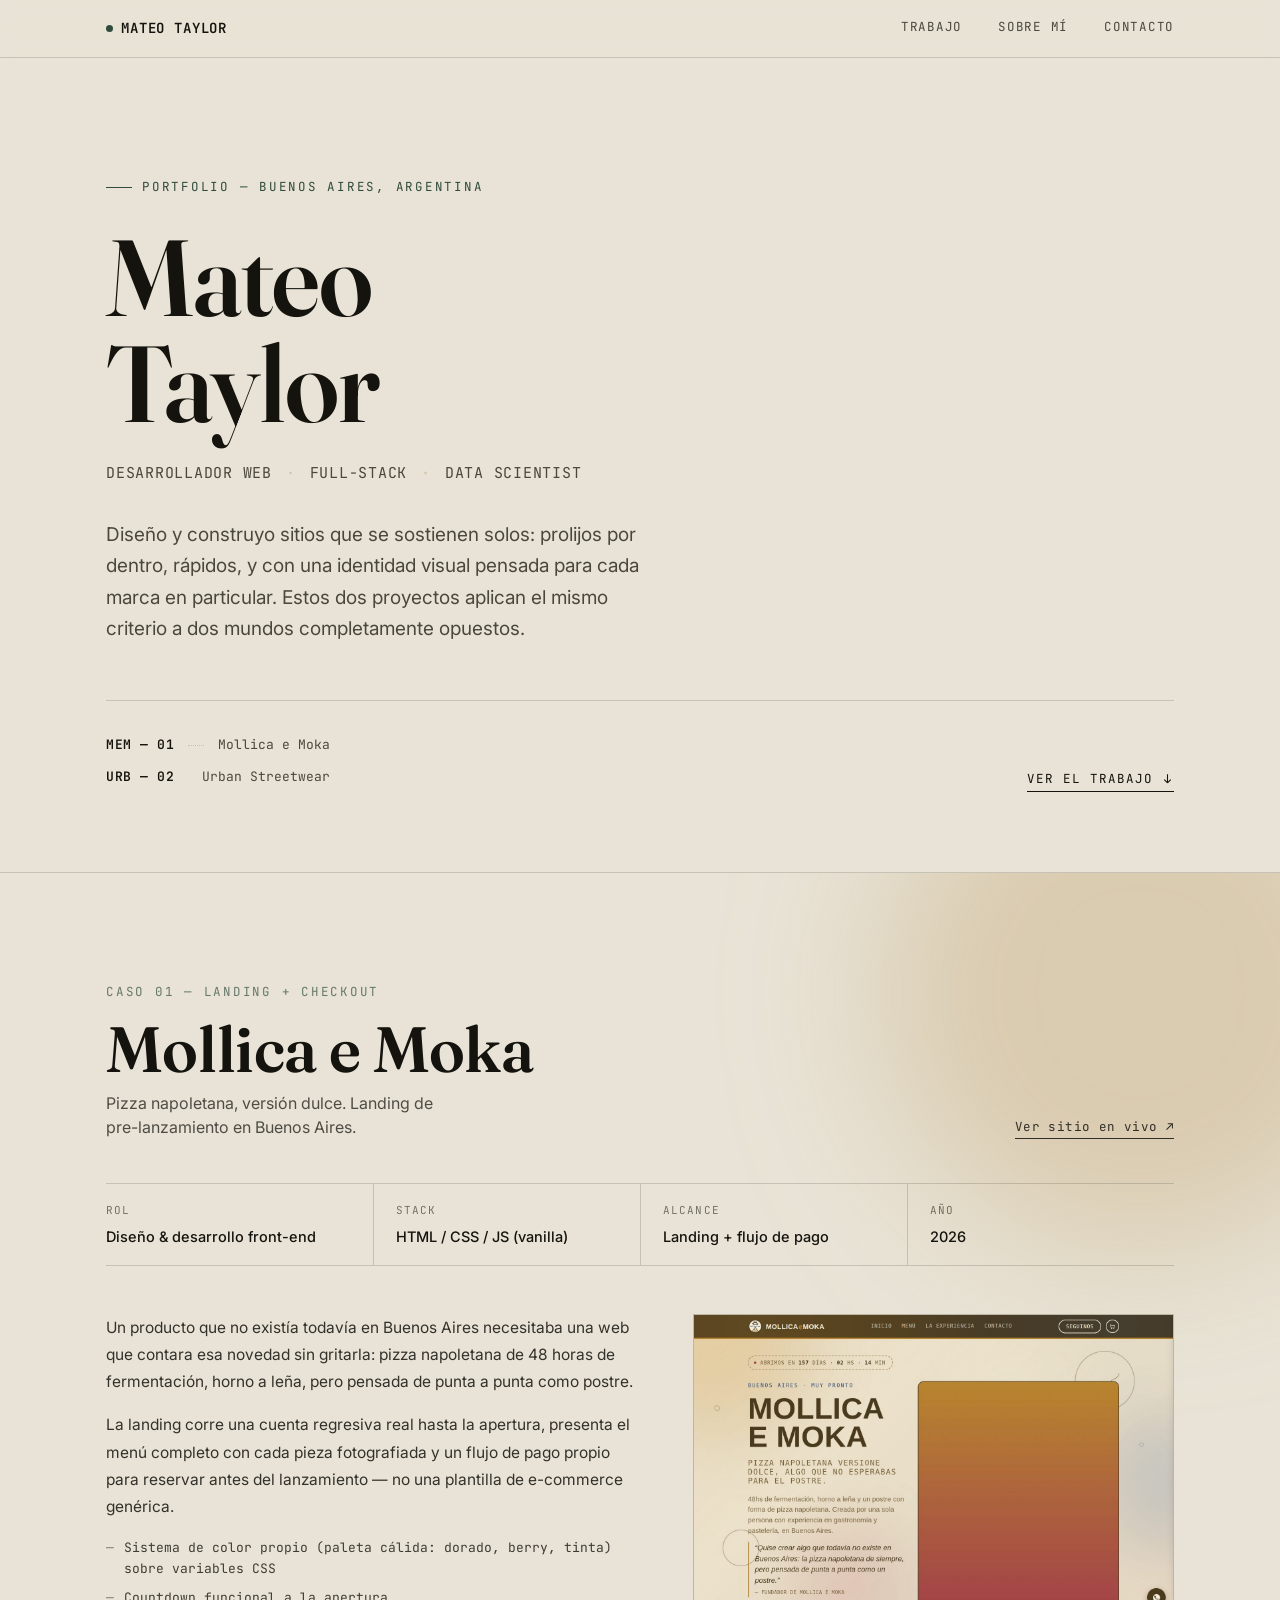
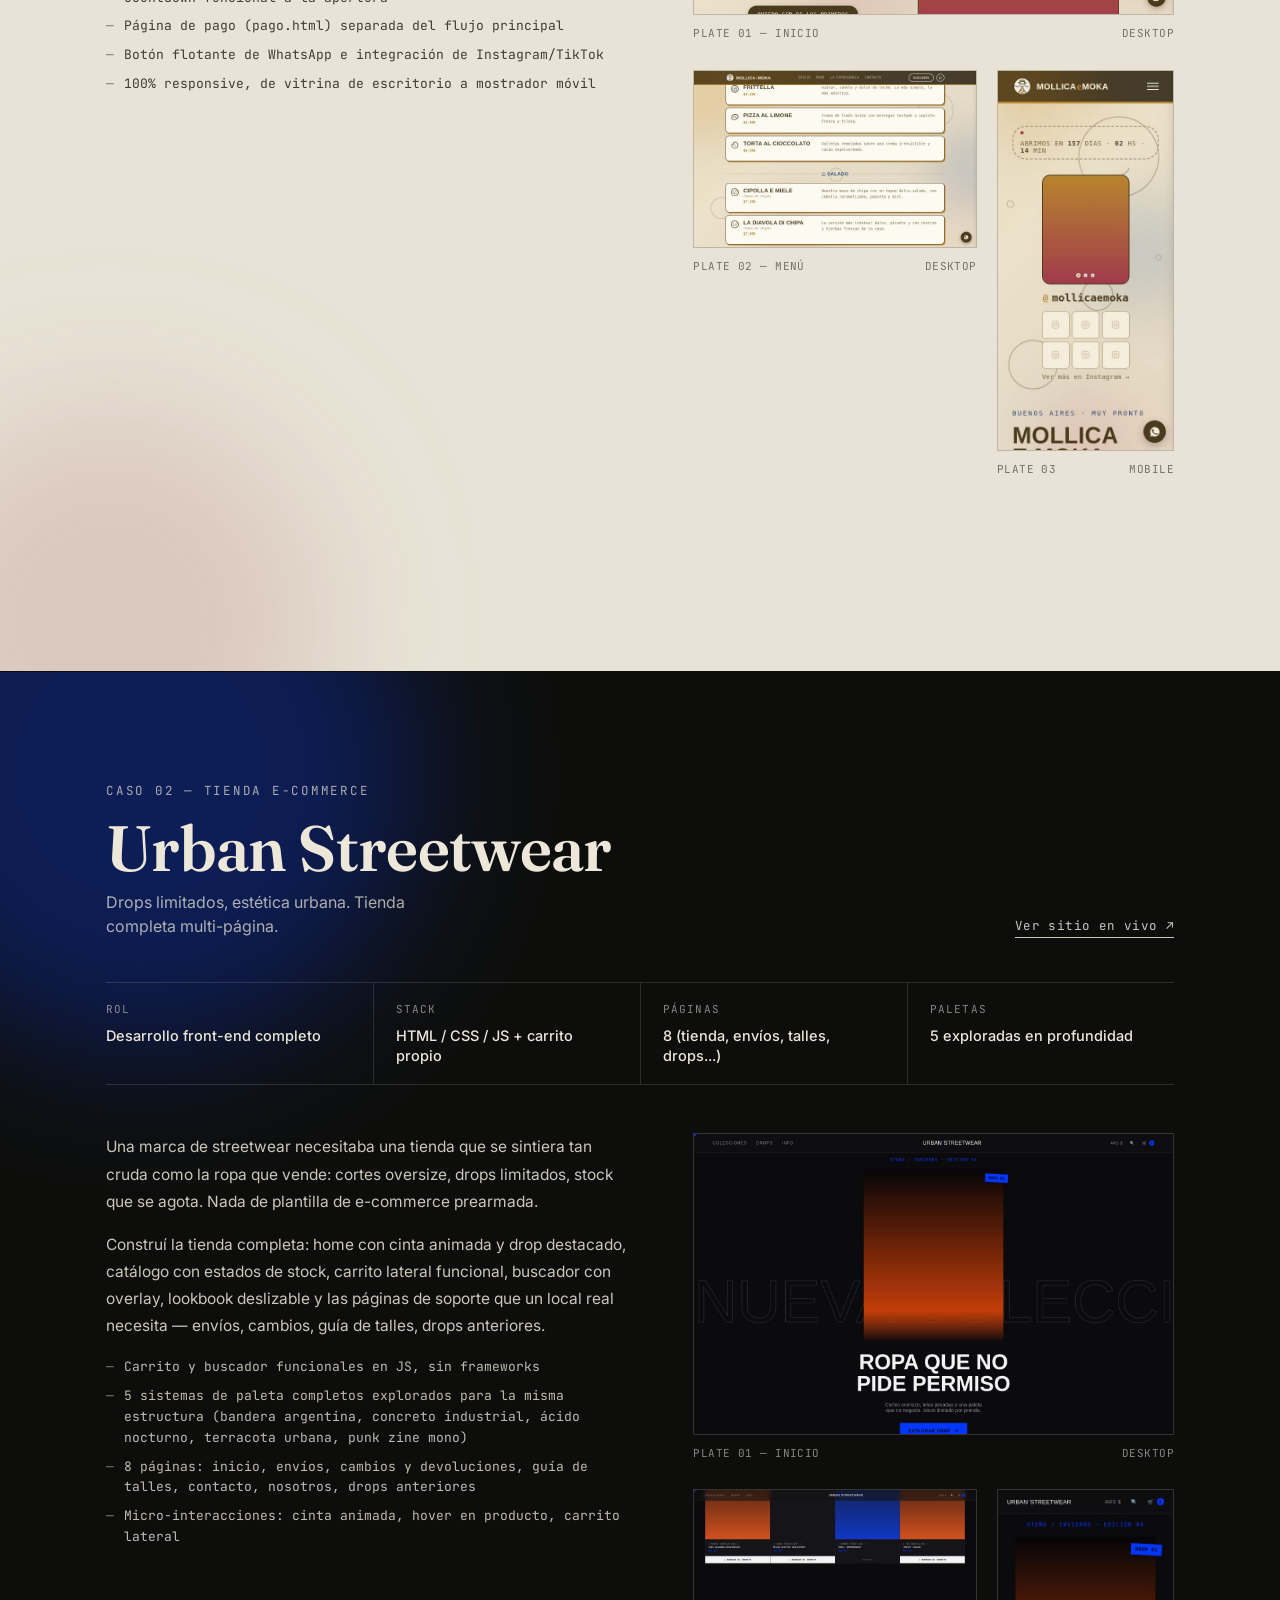
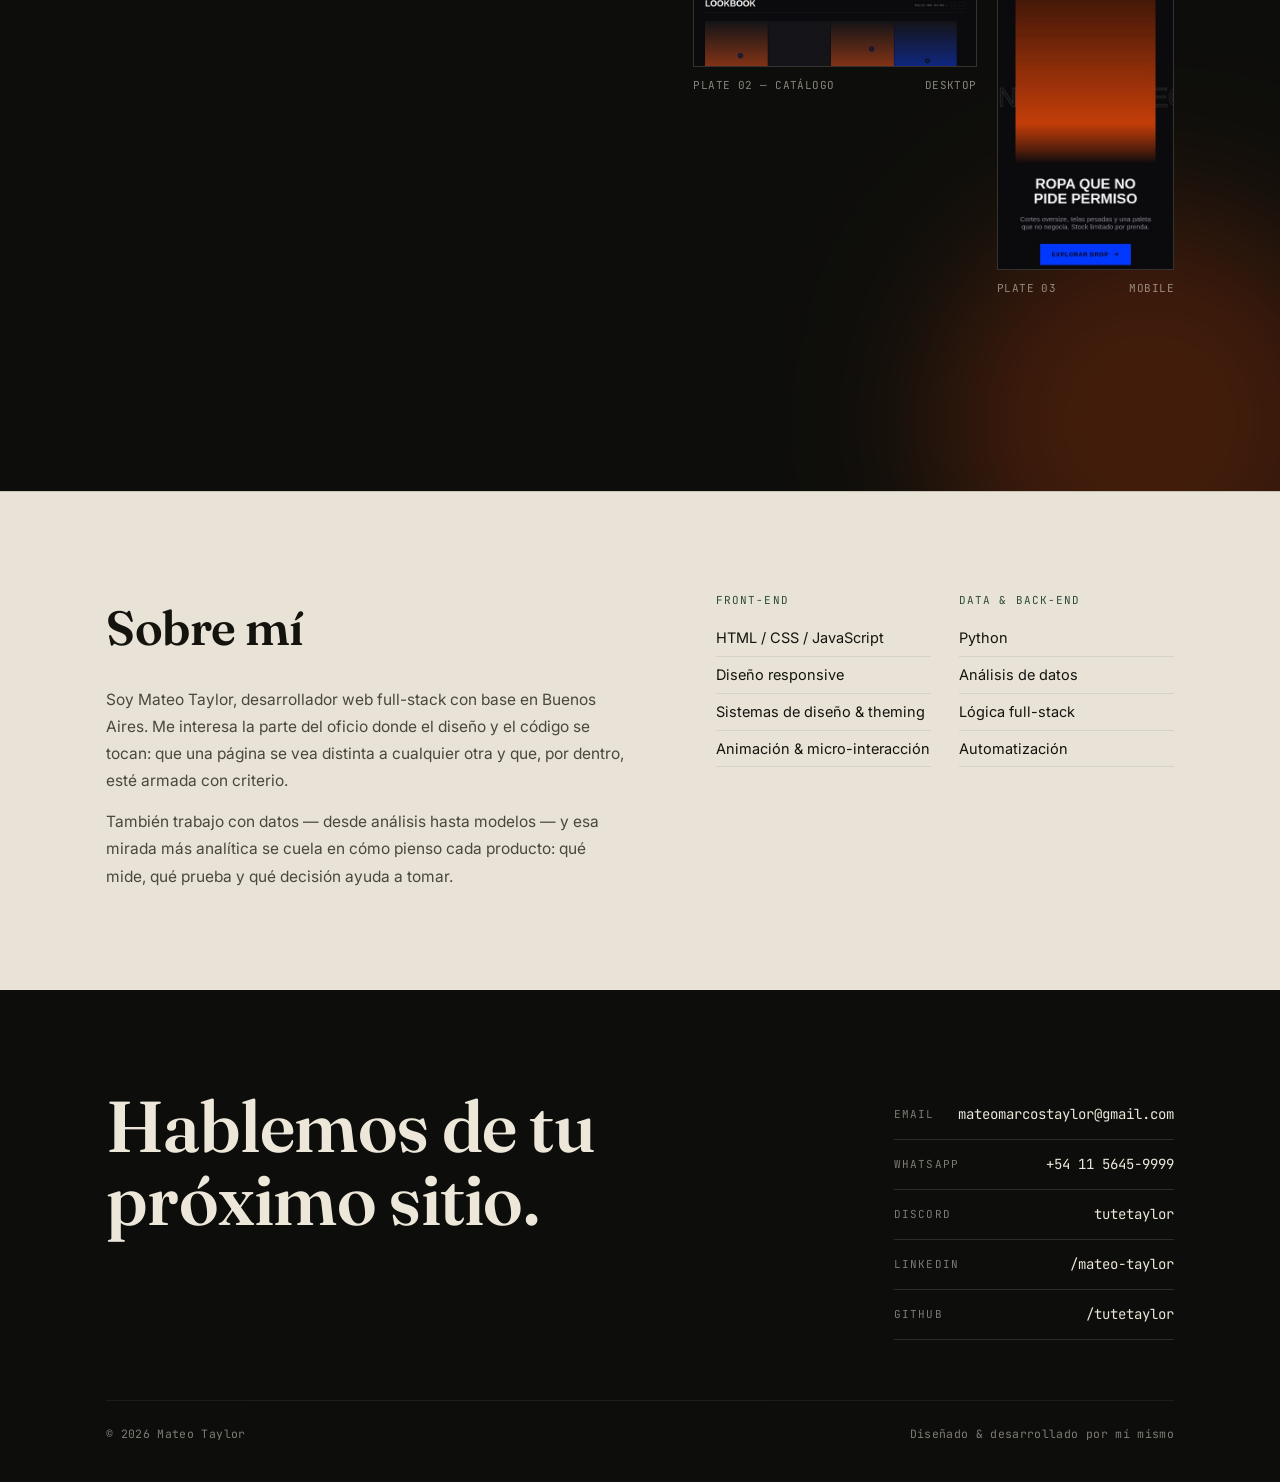
==== index.html @ 897199f3 "Add files via upload" ====
<!DOCTYPE html>
<html lang="es">
<head>
<meta charset="UTF-8">
<meta name="viewport" content="width=device-width, initial-scale=1.0">
<title>Mateo Taylor — Portfolio</title>
<meta name="description" content="Mateo Taylor — Desarrollador Web, Full-Stack &amp; Data Scientist. Portfolio de proyectos.">
<link rel="preconnect" href="https://fonts.googleapis.com">
<link rel="preconnect" href="https://fonts.gstatic.com" crossorigin>
<link href="https://fonts.googleapis.com/css2?family=Fraunces:opsz,wght@9..144,300;9..144,500;9..144,600;9..144,700&family=Inter:wght@400;500;600&family=JetBrains+Mono:wght@400;500;600&display=swap" rel="stylesheet">
<style>
  :root{
    --ink:#14130e;
    --ink-soft:#4a473c;
    --paper:#e8e3d6;
    --paper-deep:#dcd5c2;
    --paper-deeper:#cfc5a8;
    --line: rgba(20,19,14,0.16);
    --line-soft: rgba(20,19,14,0.08);
    --accent:#2f4b3c;
    --accent-soft:#dde6dc;
    --brass:#a8763a;
    --dark-bg:#0d0d0b;
    --dark-ink:#ece7d9;
    --dark-line: rgba(236,231,217,0.14);
    --mem-berry:#a23b4c;
    --mem-gold:#b9862f;
    --urb-blue:#0038ff;
    --urb-orange:#ff4800;
    --serif: 'Fraunces', Georgia, serif;
    --sans: 'Inter', -apple-system, sans-serif;
    --mono: 'JetBrains Mono', 'SFMono-Regular', monospace;
    --maxw: 1180px;
  }

  *{box-sizing:border-box; margin:0; padding:0;}
  html{scroll-behavior:smooth;}
  body{
    background:var(--paper);
    color:var(--ink);
    font-family:var(--sans);
    line-height:1.5;
    -webkit-font-smoothing:antialiased;
    overflow-x:hidden;
  }
  img{display:block; max-width:100%;}
  a{color:inherit;}

  ::selection{ background:var(--accent); color:var(--paper); }

  .wrap{ max-width:var(--maxw); margin:0 auto; padding:0 clamp(20px,5vw,56px); }

  /* focus states */
  a:focus-visible, button:focus-visible{
    outline:2px solid var(--accent);
    outline-offset:3px;
  }

  /* ---------- NAV ---------- */
  header.site{
    position:sticky; top:0; z-index:50;
    background:rgba(232,227,214,0.86);
    backdrop-filter:blur(10px);
    border-bottom:1px solid var(--line);
  }
  .nav{
    display:flex; align-items:center; justify-content:space-between;
    padding:18px clamp(20px,5vw,56px);
    max-width:var(--maxw); margin:0 auto;
  }
  .nav-mark{
    font-family:var(--mono); font-weight:600; font-size:14px;
    letter-spacing:0.06em;
    display:flex; align-items:center; gap:8px;
  }
  .nav-mark .dot{
    width:7px; height:7px; border-radius:50%; background:var(--accent);
    display:inline-block;
  }
  .nav-links{
    display:flex; gap:clamp(16px,3vw,36px);
    font-family:var(--mono); font-size:12.5px; letter-spacing:0.06em;
    text-transform:uppercase;
  }
  .nav-links a{ text-decoration:none; color:var(--ink-soft); position:relative; padding-bottom:2px;}
  .nav-links a:hover{ color:var(--ink); }
  .nav-links a::after{
    content:''; position:absolute; left:0; right:0; bottom:-3px; height:1px;
    background:var(--accent); transform:scaleX(0); transform-origin:left;
    transition:transform .25s ease;
  }
  .nav-links a:hover::after{ transform:scaleX(1); }

  @media (max-width:560px){
    .nav{ flex-direction:column; align-items:flex-start; gap:12px; padding:16px 20px; }
    .nav-links{ gap:16px; }
  }

  /* ---------- HERO ---------- */
  .hero{
    padding:clamp(64px,12vw,120px) 0 clamp(48px,8vw,80px);
    position:relative;
  }
  .eyebrow{
    font-family:var(--mono); font-size:12.5px; letter-spacing:0.14em;
    text-transform:uppercase; color:var(--accent);
    display:flex; align-items:center; gap:10px;
    margin-bottom:28px;
  }
  .eyebrow::before{
    content:''; width:26px; height:1px; background:var(--accent);
  }
  h1.name{
    font-family:var(--serif); font-weight:600; font-optical-sizing:auto;
    font-size:clamp(52px,9vw,108px); line-height:0.98; letter-spacing:-0.01em;
    max-width:14ch;
  }
  .roles{
    font-family:var(--mono); font-size:clamp(13px,1.6vw,15px);
    letter-spacing:0.05em; text-transform:uppercase; color:var(--ink-soft);
    margin-top:26px; display:flex; flex-wrap:wrap; gap:10px 14px;
  }
  .roles span{ white-space:nowrap; }
  .roles span:not(:last-child)::after{ content:'·'; margin-left:14px; color:var(--paper-deeper); }

  .thesis{
    font-family:var(--sans); font-size:clamp(16px,2vw,19px); line-height:1.65;
    color:var(--ink-soft); max-width:46ch; margin-top:34px;
  }

  .hero-foot{
    margin-top:56px; padding-top:28px; border-top:1px solid var(--line);
    display:flex; flex-wrap:wrap; gap:28px 48px; align-items:flex-end; justify-content:space-between;
  }
  .index-list{ font-family:var(--mono); font-size:13px; }
  .index-list .row{
    display:flex; gap:14px; align-items:baseline; padding:6px 0;
    color:var(--ink-soft);
  }
  .index-list .row b{ color:var(--ink); font-weight:600; letter-spacing:0.04em;}
  .index-list .row .fill{ flex:1; border-bottom:1px dotted var(--line); transform:translateY(-3px); }

  .scroll-cta{
    font-family:var(--mono); font-size:12.5px; letter-spacing:0.08em; text-transform:uppercase;
    text-decoration:none; color:var(--ink);
    display:inline-flex; align-items:center; gap:8px;
    border-bottom:1px solid var(--ink);
    padding-bottom:3px;
  }
  .scroll-cta svg{ width:13px; height:13px; }

  /* ---------- CASE SECTIONS ---------- */
  .case{
    position:relative; overflow:hidden;
    padding:clamp(64px,10vw,110px) 0;
    border-top:1px solid var(--line);
  }
  .case .blob{
    position:absolute; border-radius:50%; filter:blur(70px);
    pointer-events:none;
  }
  .case.mem{ background:var(--paper); }
  .case.mem .blob.b1{ width:520px; height:520px; background:var(--mem-gold); opacity:0.22; top:-140px; right:-120px; mix-blend-mode:multiply; }
  .case.mem .blob.b2{ width:420px; height:420px; background:var(--mem-berry); opacity:0.16; bottom:-160px; left:-100px; mix-blend-mode:multiply; }

  .case.urb{ background:var(--dark-bg); color:var(--dark-ink); }
  .case.urb .blob.b1{ width:560px; height:560px; background:var(--urb-blue); opacity:0.30; top:-180px; left:-140px; mix-blend-mode:screen; }
  .case.urb .blob.b2{ width:420px; height:420px; background:var(--urb-orange); opacity:0.22; bottom:-140px; right:-80px; mix-blend-mode:screen; }

  .case-inner{ position:relative; z-index:1; }

  .case-head{
    display:flex; flex-wrap:wrap; justify-content:space-between; gap:20px 40px;
    align-items:flex-end; margin-bottom:44px;
  }
  .case-eyebrow{
    font-family:var(--mono); font-size:12.5px; letter-spacing:0.14em; text-transform:uppercase;
    opacity:0.7; margin-bottom:14px;
  }
  .case.urb .case-eyebrow{ color:var(--dark-ink); }
  .case.mem .case-eyebrow{ color:var(--accent); }

  h2.case-title{
    font-family:var(--serif); font-weight:600; font-optical-sizing:auto;
    font-size:clamp(38px,5.6vw,64px); line-height:1.02; letter-spacing:-0.01em;
  }
  .case-sub{
    font-family:var(--sans); font-size:16px; opacity:0.72; margin-top:10px; max-width:34ch;
  }
  .case-url{
    font-family:var(--mono); font-size:12.5px; letter-spacing:0.03em;
    text-decoration:none; border-bottom:1px solid currentColor; padding-bottom:2px;
    opacity:0.85; white-space:nowrap;
  }

  /* spec table */
  .spec{
    display:grid; grid-template-columns:repeat(auto-fit,minmax(190px,1fr));
    gap:0; border-top:1px solid var(--line); border-bottom:1px solid var(--line);
    margin-bottom:48px;
  }
  .case.urb .spec{ border-color:var(--dark-line); }
  .spec .item{
    padding:18px 22px 18px 0; border-left:1px solid var(--line);
    padding-left:22px;
  }
  .case.urb .spec .item{ border-color:var(--dark-line); }
  .spec .item:first-child{ border-left:none; padding-left:0; }
  .spec .k{
    font-family:var(--mono); font-size:11px; letter-spacing:0.1em; text-transform:uppercase;
    opacity:0.55; margin-bottom:8px;
  }
  .spec .v{ font-family:var(--sans); font-size:14.5px; font-weight:500; line-height:1.4; }

  .case-body{
    display:grid; grid-template-columns:1.05fr 0.95fr; gap:56px; align-items:start;
    margin-bottom:56px;
  }
  .case-narrative p{ font-size:15.5px; line-height:1.75; opacity:0.85; }
  .case-narrative p + p{ margin-top:16px; }
  .case-narrative ul{ margin-top:18px; padding-left:0; list-style:none; }
  .case-narrative li{
    font-family:var(--mono); font-size:13px; line-height:1.6; opacity:0.8;
    padding-left:18px; position:relative; margin-bottom:8px;
  }
  .case-narrative li::before{
    content:'—'; position:absolute; left:0; opacity:0.6;
  }

  /* plates */
  .plate{ margin-bottom:28px; }
  .plate-frame{
    border:1px solid var(--line); background:var(--paper-deep);
    overflow:hidden;
  }
  .case.urb .plate-frame{ border-color:var(--dark-line); background:#151513; }
  .plate-frame img{ width:100%; display:block; }
  .plate-cap{
    display:flex; justify-content:space-between; gap:12px;
    font-family:var(--mono); font-size:11px; letter-spacing:0.04em;
    opacity:0.55; margin-top:10px; text-transform:uppercase;
  }

  .plate-row{ display:grid; grid-template-columns:1fr 1fr; gap:20px; }
  .plate-row.uneven{ grid-template-columns:1.6fr 1fr; }

  @media (max-width: 860px){
    .case-body{ grid-template-columns:1fr; gap:40px; }
    .plate-row{ grid-template-columns:1fr; }
  }

  /* reveal animation */
  .reveal{ opacity:0; transform:translateY(18px); transition:opacity .7s ease, transform .7s ease; }
  .reveal.in{ opacity:1; transform:translateY(0); }
  @media (prefers-reduced-motion:reduce){
    .reveal{ opacity:1; transform:none; transition:none; }
    html{ scroll-behavior:auto; }
  }

  /* ---------- ABOUT ---------- */
  .about{
    padding:clamp(64px,10vw,100px) 0; border-top:1px solid var(--line);
    background:var(--paper);
  }
  .about-grid{
    display:grid; grid-template-columns:1.2fr 1fr; gap:60px;
  }
  .about h2{
    font-family:var(--serif); font-weight:600; font-size:clamp(32px,4.4vw,48px);
    letter-spacing:-0.01em; margin-bottom:22px;
  }
  .about p{ font-size:15.5px; line-height:1.75; color:var(--ink-soft); max-width:52ch; }
  .about p + p{ margin-top:14px; }

  .skills-cols{ display:grid; grid-template-columns:1fr 1fr; gap:28px; }
  .skill-group .k{
    font-family:var(--mono); font-size:11px; letter-spacing:0.1em; text-transform:uppercase;
    color:var(--accent); margin-bottom:12px;
  }
  .skill-group ul{ list-style:none; }
  .skill-group li{
    font-family:var(--sans); font-size:14.5px; padding:7px 0;
    border-bottom:1px solid var(--line-soft);
  }

  @media (max-width:860px){ .about-grid{ grid-template-columns:1fr; } }

  /* ---------- CONTACT / FOOTER ---------- */
  footer.site{
    background:var(--dark-bg); color:var(--dark-ink);
    padding:clamp(64px,10vw,100px) 0 40px;
  }
  footer .top{
    display:flex; flex-wrap:wrap; justify-content:space-between; gap:40px; margin-bottom:60px;
  }
  footer h2{
    font-family:var(--serif); font-weight:600; font-size:clamp(36px,6vw,72px);
    letter-spacing:-0.01em; max-width:11ch; line-height:1.02;
  }
  .contact-list{ font-family:var(--mono); font-size:14px; min-width:280px; }
  .contact-list a{
    display:flex; justify-content:space-between; align-items:center; gap:16px;
    text-decoration:none; padding:14px 0; border-bottom:1px solid var(--dark-line);
    color:var(--dark-ink); transition:opacity .2s ease, padding-left .2s ease;
  }
  .contact-list a:hover{ opacity:0.65; padding-left:6px; }
  .contact-list .lbl{ opacity:0.5; font-size:11px; letter-spacing:0.1em; text-transform:uppercase; }
  .contact-list .val{ text-align:right; }

  footer .bottom{
    display:flex; flex-wrap:wrap; justify-content:space-between; gap:12px;
    font-family:var(--mono); font-size:11.5px; opacity:0.5;
    padding-top:24px; border-top:1px solid var(--dark-line);
    letter-spacing:0.03em;
  }
</style>
</head>
<body>

<header class="site">
  <div class="nav">
    <div class="nav-mark"><span class="dot"></span>MATEO TAYLOR</div>
    <nav class="nav-links">
      <a href="#trabajo">Trabajo</a>
      <a href="#sobre-mi">Sobre mí</a>
      <a href="#contacto">Contacto</a>
    </nav>
  </div>
</header>

<section class="hero">
  <div class="wrap">
    <div class="eyebrow">Portfolio — Buenos Aires, Argentina</div>
    <h1 class="name">Mateo<br>Taylor</h1>
    <div class="roles">
      <span>Desarrollador Web</span><span>Full&#8209;Stack</span><span>Data Scientist</span>
    </div>
    <p class="thesis">Diseño y construyo sitios que se sostienen solos: prolijos por dentro, rápidos, y con una identidad visual pensada para cada marca en particular. Estos dos proyectos aplican el mismo criterio a dos mundos completamente opuestos.</p>

    <div class="hero-foot">
      <div class="index-list">
        <div class="row"><b>MEM — 01</b><span class="fill"></span><span>Mollica e Moka</span></div>
        <div class="row"><b>URB — 02</b><span class="fill"></span><span>Urban Streetwear</span></div>
      </div>
      <a href="#trabajo" class="scroll-cta">Ver el trabajo
        <svg viewBox="0 0 24 24" fill="none" stroke="currentColor" stroke-width="2"><path d="M12 4v16m0 0l-6-6m6 6l6-6"/></svg>
      </a>
    </div>
  </div>
</section>

<main id="trabajo">

  <!-- CASE 01 — MOLLICA E MOKA -->
  <section class="case mem">
    <span class="blob b1"></span><span class="blob b2"></span>
    <div class="wrap case-inner">
      <div class="case-head reveal">
        <div>
          <div class="case-eyebrow">Caso 01 — Landing + Checkout</div>
          <h2 class="case-title">Mollica e&nbsp;Moka</h2>
          <p class="case-sub">Pizza napoletana, versión dulce. Landing de pre-lanzamiento en Buenos Aires.</p>
        </div>
        <a class="case-url" href="https://tutetaylor.github.io/MollicaeMoka/" target="_blank" rel="noopener">Ver sitio en vivo ↗</a>
      </div>

      <div class="spec reveal">
        <div class="item"><div class="k">Rol</div><div class="v">Diseño &amp; desarrollo front-end</div></div>
        <div class="item"><div class="k">Stack</div><div class="v">HTML / CSS / JS (vanilla)</div></div>
        <div class="item"><div class="k">Alcance</div><div class="v">Landing + flujo de pago</div></div>
        <div class="item"><div class="k">Año</div><div class="v">2026</div></div>
      </div>

      <div class="case-body">
        <div class="case-narrative reveal">
          <p>Un producto que no existía todavía en Buenos Aires necesitaba una web que contara esa novedad sin gritarla: pizza napoletana de 48 horas de fermentación, horno a leña, pero pensada de punta a punta como postre.</p>
          <p>La landing corre una cuenta regresiva real hasta la apertura, presenta el menú completo con cada pieza fotografiada y un flujo de pago propio para reservar antes del lanzamiento — no una plantilla de e-commerce genérica.</p>
          <ul>
            <li>Sistema de color propio (paleta cálida: dorado, berry, tinta) sobre variables CSS</li>
            <li>Countdown funcional a la apertura</li>
            <li>Página de pago (pago.html) separada del flujo principal</li>
            <li>Botón flotante de WhatsApp e integración de Instagram/TikTok</li>
            <li>100% responsive, de vitrina de escritorio a mostrador móvil</li>
          </ul>
        </div>

        <div class="reveal">
          <div class="plate">
            <div class="plate-frame"><img src="[data-uri]" alt="Mollica e Moka — hero de la landing con cuenta regresiva y cita del fundador"></div>
            <div class="plate-cap"><span>Plate 01 — Inicio</span><span>Desktop</span></div>
          </div>
          <div class="plate-row uneven">
            <div class="plate">
              <div class="plate-frame"><img src="[data-uri]" alt="Mollica e Moka — sección de menú con tarjetas de producto"></div>
              <div class="plate-cap"><span>Plate 02 — Menú</span><span>Desktop</span></div>
            </div>
            <div class="plate">
              <div class="plate-frame"><img src="[data-uri]" alt="Mollica e Moka — vista mobile de la landing"></div>
              <div class="plate-cap"><span>Plate 03</span><span>Mobile</span></div>
            </div>
          </div>
        </div>
      </div>
    </div>
  </section>

  <!-- CASE 02 — URBAN STREETWEAR -->
  <section class="case urb">
    <span class="blob b1"></span><span class="blob b2"></span>
    <div class="wrap case-inner">
      <div class="case-head reveal">
        <div>
          <div class="case-eyebrow">Caso 02 — Tienda e-commerce</div>
          <h2 class="case-title">Urban Streetwear</h2>
          <p class="case-sub">Drops limitados, estética urbana. Tienda completa multi-página.</p>
        </div>
        <a class="case-url" href="https://tutetaylor.github.io/UrbanStreetwear/" target="_blank" rel="noopener">Ver sitio en vivo ↗</a>
      </div>

      <div class="spec reveal">
        <div class="item"><div class="k">Rol</div><div class="v">Desarrollo front-end completo</div></div>
        <div class="item"><div class="k">Stack</div><div class="v">HTML / CSS / JS + carrito propio</div></div>
        <div class="item"><div class="k">Páginas</div><div class="v">8 (tienda, envíos, talles, drops...)</div></div>
        <div class="item"><div class="k">Paletas</div><div class="v">5 exploradas en profundidad</div></div>
      </div>

      <div class="case-body">
        <div class="case-narrative reveal">
          <p>Una marca de streetwear necesitaba una tienda que se sintiera tan cruda como la ropa que vende: cortes oversize, drops limitados, stock que se agota. Nada de plantilla de e-commerce prearmada.</p>
          <p>Construí la tienda completa: home con cinta animada y drop destacado, catálogo con estados de stock, carrito lateral funcional, buscador con overlay, lookbook deslizable y las páginas de soporte que un local real necesita — envíos, cambios, guía de talles, drops anteriores.</p>
          <ul>
            <li>Carrito y buscador funcionales en JS, sin frameworks</li>
            <li>5 sistemas de paleta completos explorados para la misma estructura (bandera argentina, concreto industrial, ácido nocturno, terracota urbana, punk zine mono)</li>
            <li>8 páginas: inicio, envíos, cambios y devoluciones, guía de talles, contacto, nosotros, drops anteriores</li>
            <li>Micro-interacciones: cinta animada, hover en producto, carrito lateral</li>
          </ul>
        </div>

        <div class="reveal">
          <div class="plate">
            <div class="plate-frame"><img src="[data-uri]" alt="Urban Streetwear — hero con drop destacado"></div>
            <div class="plate-cap"><span>Plate 01 — Inicio</span><span>Desktop</span></div>
          </div>
          <div class="plate-row uneven">
            <div class="plate">
              <div class="plate-frame"><img src="[data-uri]" alt="Urban Streetwear — grilla de catálogo con estados de stock"></div>
              <div class="plate-cap"><span>Plate 02 — Catálogo</span><span>Desktop</span></div>
            </div>
            <div class="plate">
              <div class="plate-frame"><img src="[data-uri]" alt="Urban Streetwear — vista mobile de la tienda"></div>
              <div class="plate-cap"><span>Plate 03</span><span>Mobile</span></div>
            </div>
          </div>
        </div>
      </div>
    </div>
  </section>
</main>

<section class="about" id="sobre-mi">
  <div class="wrap about-grid">
    <div class="reveal">
      <h2>Sobre mí</h2>
      <p>Soy Mateo Taylor, desarrollador web full-stack con base en Buenos Aires. Me interesa la parte del oficio donde el diseño y el código se tocan: que una página se vea distinta a cualquier otra y que, por dentro, esté armada con criterio.</p>
      <p>También trabajo con datos — desde análisis hasta modelos — y esa mirada más analítica se cuela en cómo pienso cada producto: qué mide, qué prueba y qué decisión ayuda a tomar.</p>
    </div>
    <div class="skills-cols reveal">
      <div class="skill-group">
        <div class="k">Front-end</div>
        <ul>
          <li>HTML / CSS / JavaScript</li>
          <li>Diseño responsive</li>
          <li>Sistemas de diseño &amp; theming</li>
          <li>Animación &amp; micro-interacción</li>
        </ul>
      </div>
      <div class="skill-group">
        <div class="k">Data &amp; Back-end</div>
        <ul>
          <li>Python</li>
          <li>Análisis de datos</li>
          <li>Lógica full-stack</li>
          <li>Automatización</li>
        </ul>
      </div>
    </div>
  </div>
</section>

<footer class="site" id="contacto">
  <div class="wrap">
    <div class="top">
      <h2 class="reveal">Hablemos de tu próximo sitio.</h2>
      <div class="contact-list reveal">
        <a href="mailto:mateomarcostaylor@gmail.com"><span class="lbl">Email</span><span class="val">mateomarcostaylor@gmail.com</span></a>
        <a href="https://wa.me/5491156459999" target="_blank" rel="noopener"><span class="lbl">WhatsApp</span><span class="val">+54 11 5645-9999</span></a>
        <a href="https://discord.com/users/tutetaylor" target="_blank" rel="noopener"><span class="lbl">Discord</span><span class="val">tutetaylor</span></a>
        <a href="https://www.linkedin.com/in/mateo-taylor-17aa4924a/" target="_blank" rel="noopener"><span class="lbl">LinkedIn</span><span class="val">/mateo-taylor</span></a>
        <a href="https://github.com/tutetaylor" target="_blank" rel="noopener"><span class="lbl">GitHub</span><span class="val">/tutetaylor</span></a>
      </div>
    </div>
    <div class="bottom">
      <span>© 2026 Mateo Taylor</span>
      <span>Diseñado &amp; desarrollado por mí mismo</span>
    </div>
  </div>
</footer>

<script>
  const io = new IntersectionObserver((entries)=>{
    entries.forEach(e=>{ if(e.isIntersecting){ e.target.classList.add('in'); io.unobserve(e.target); } });
  }, { threshold: 0.15 });
  document.querySelectorAll('.reveal').forEach(el=>io.observe(el));
</script>

</body>
</html>
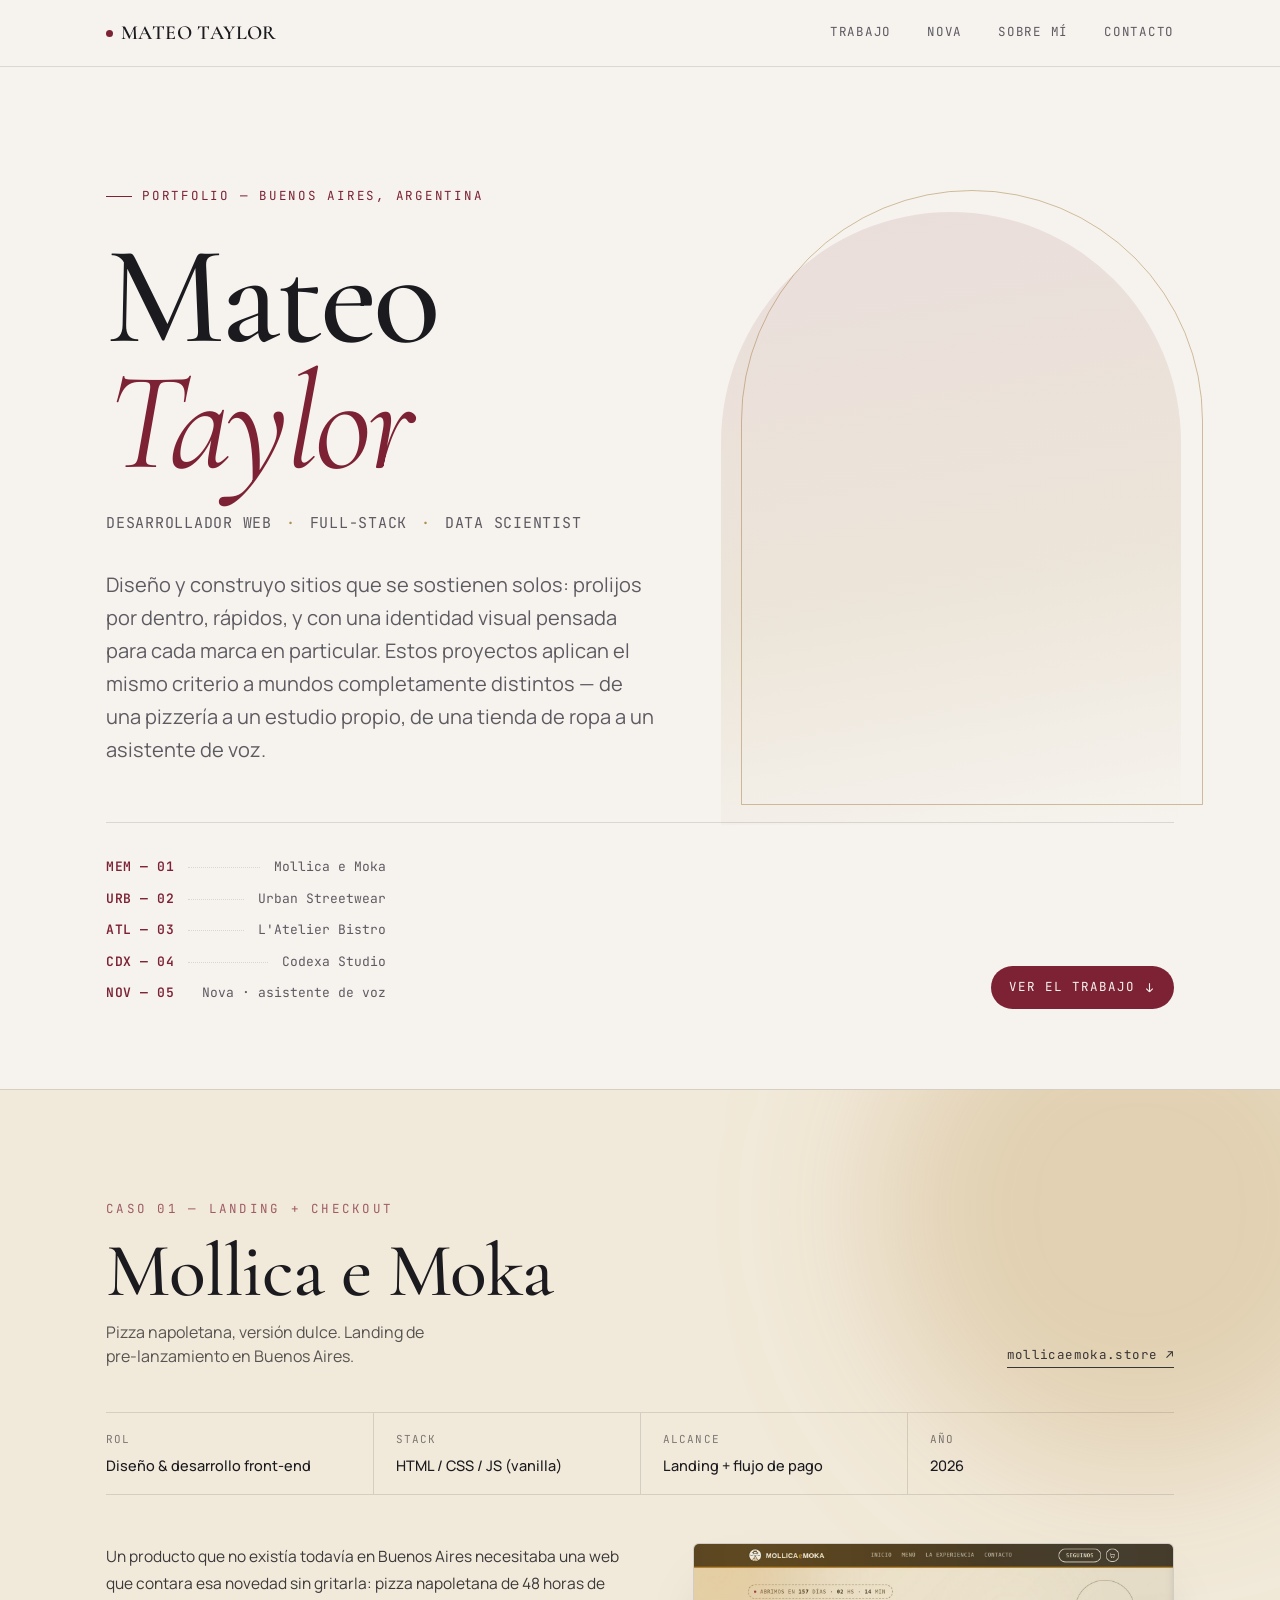
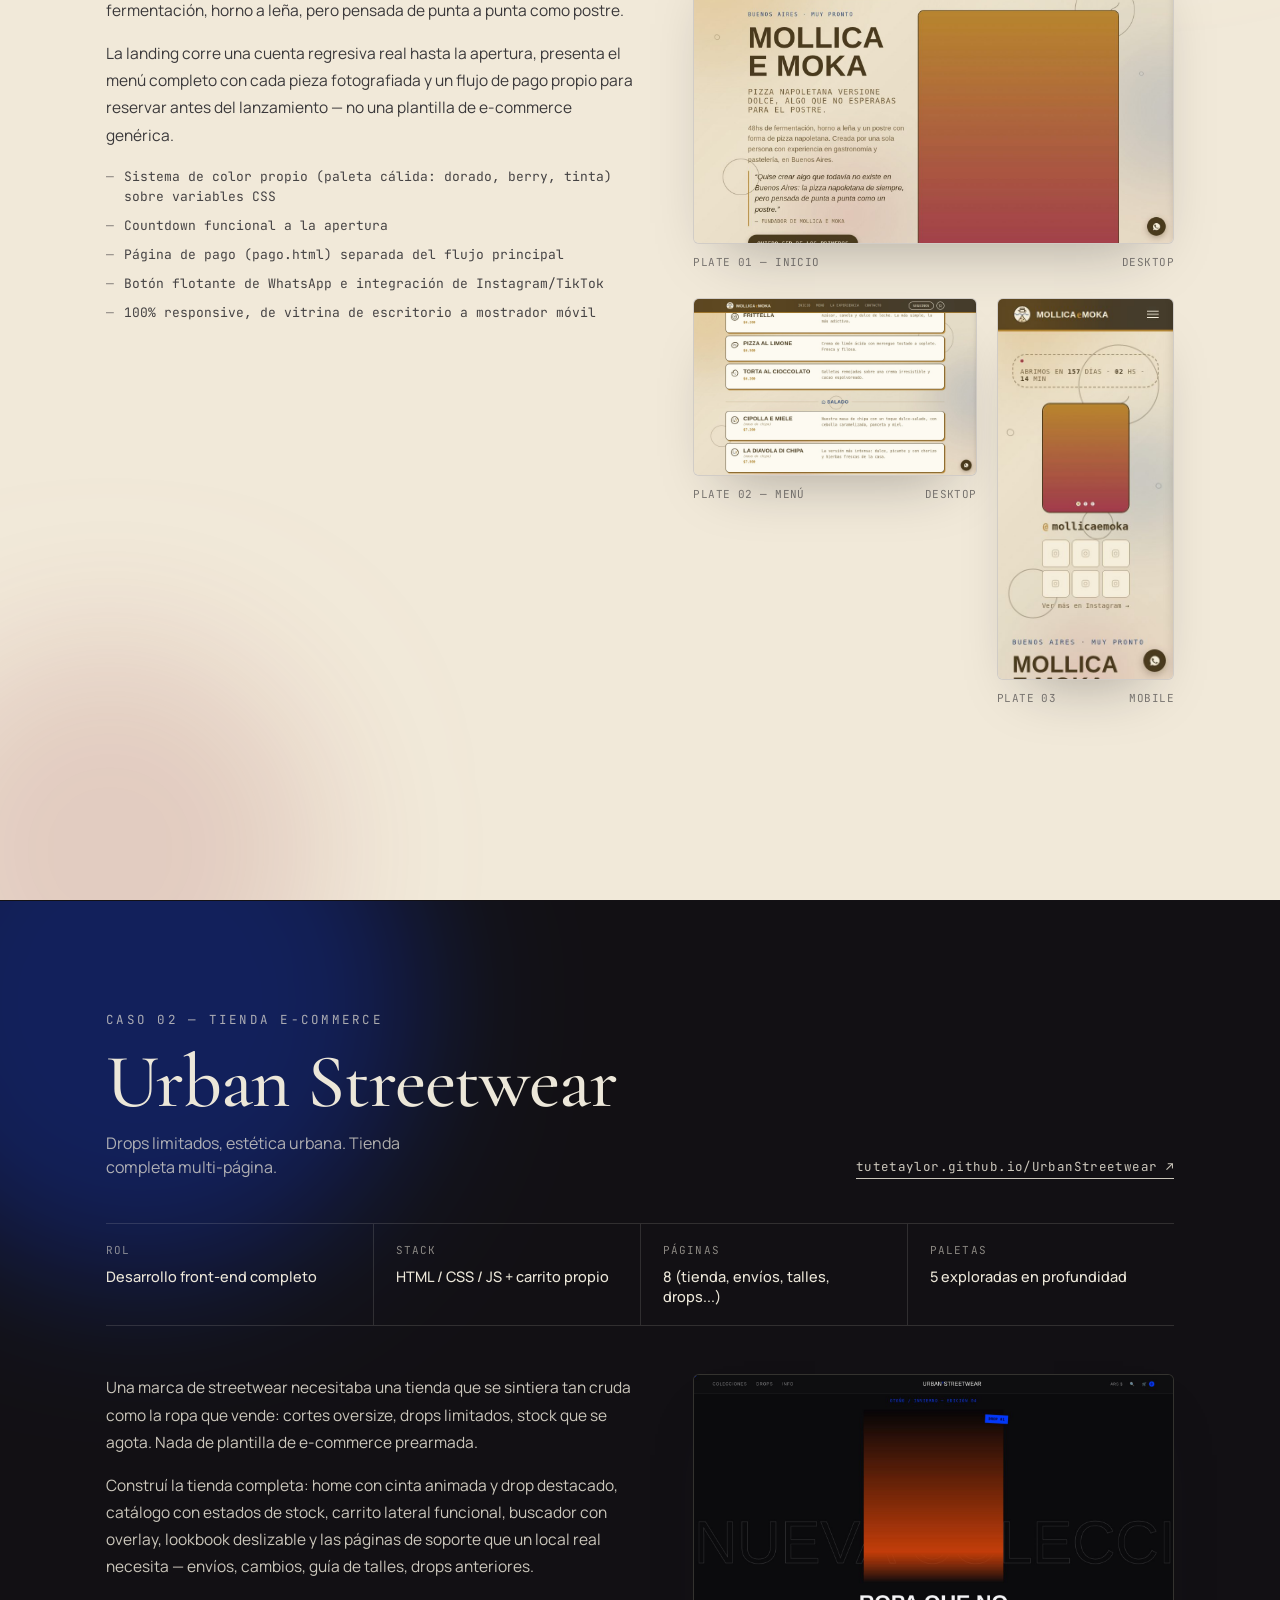
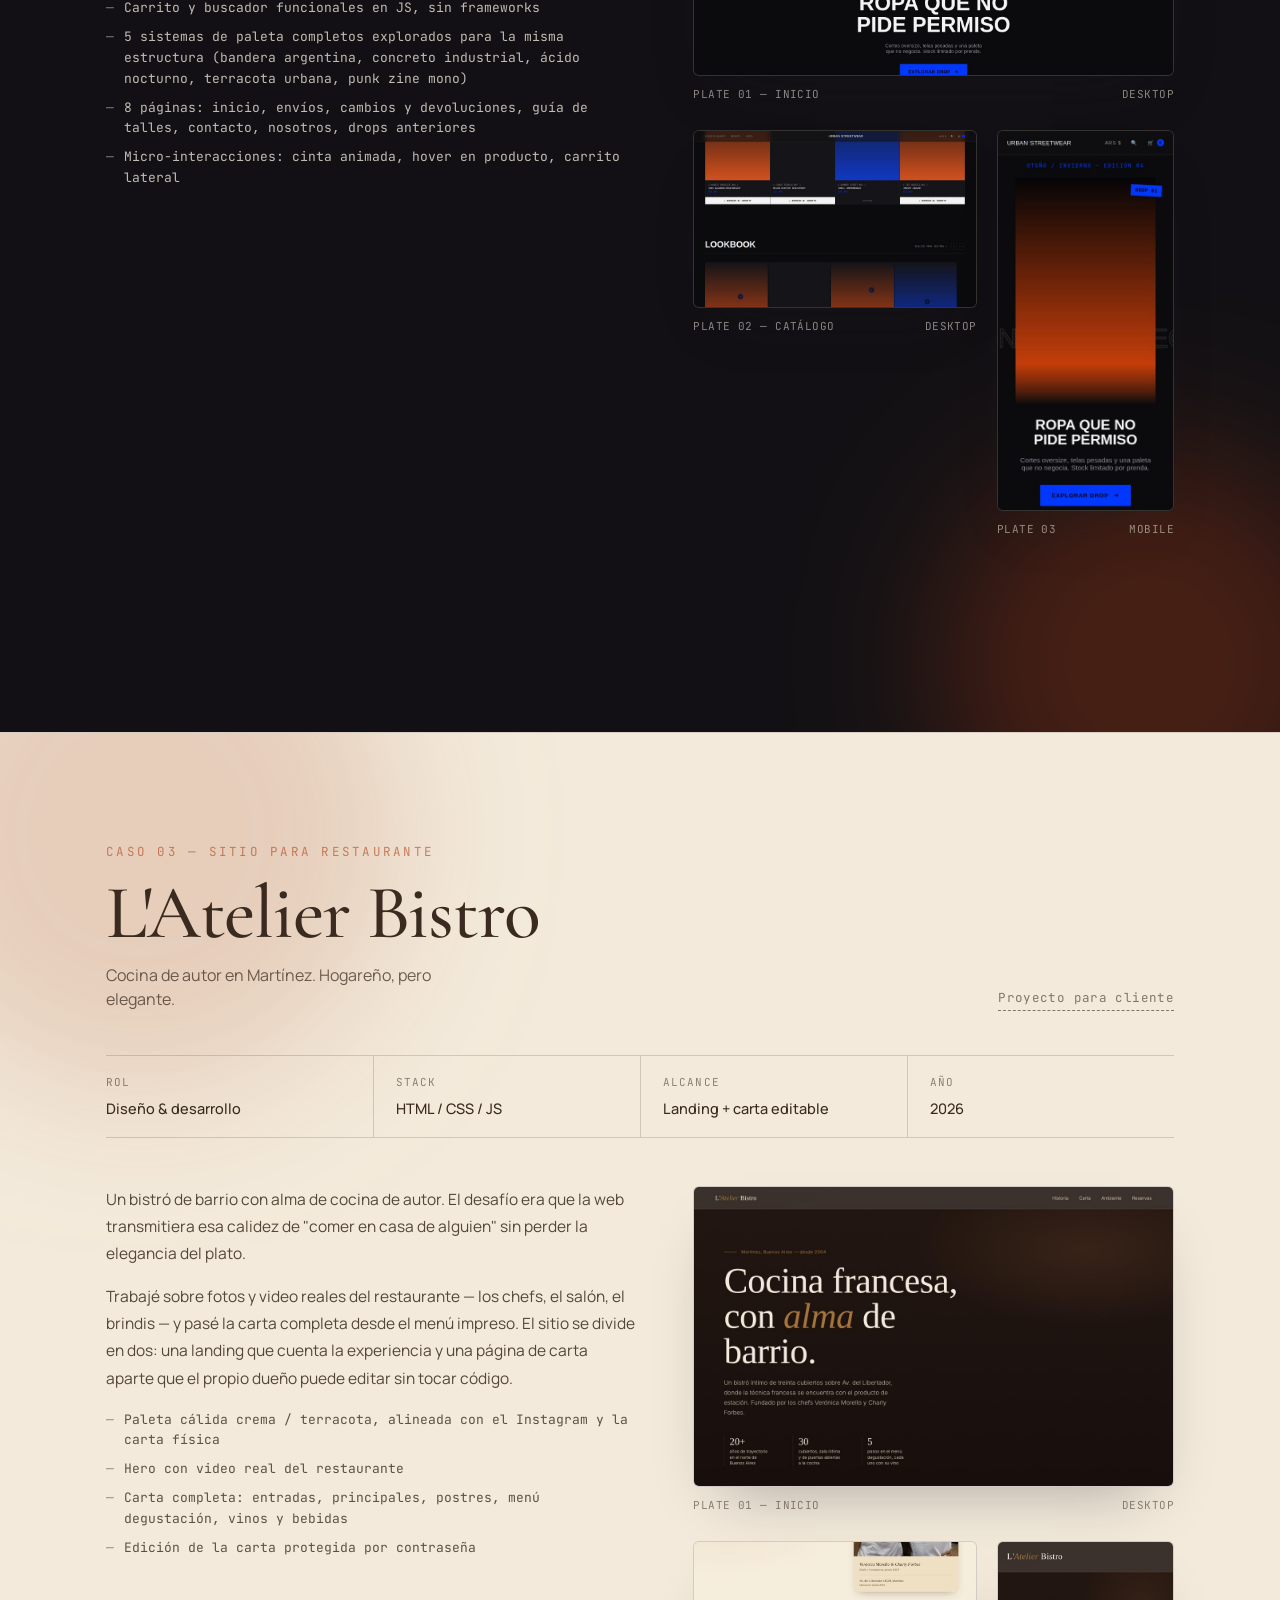
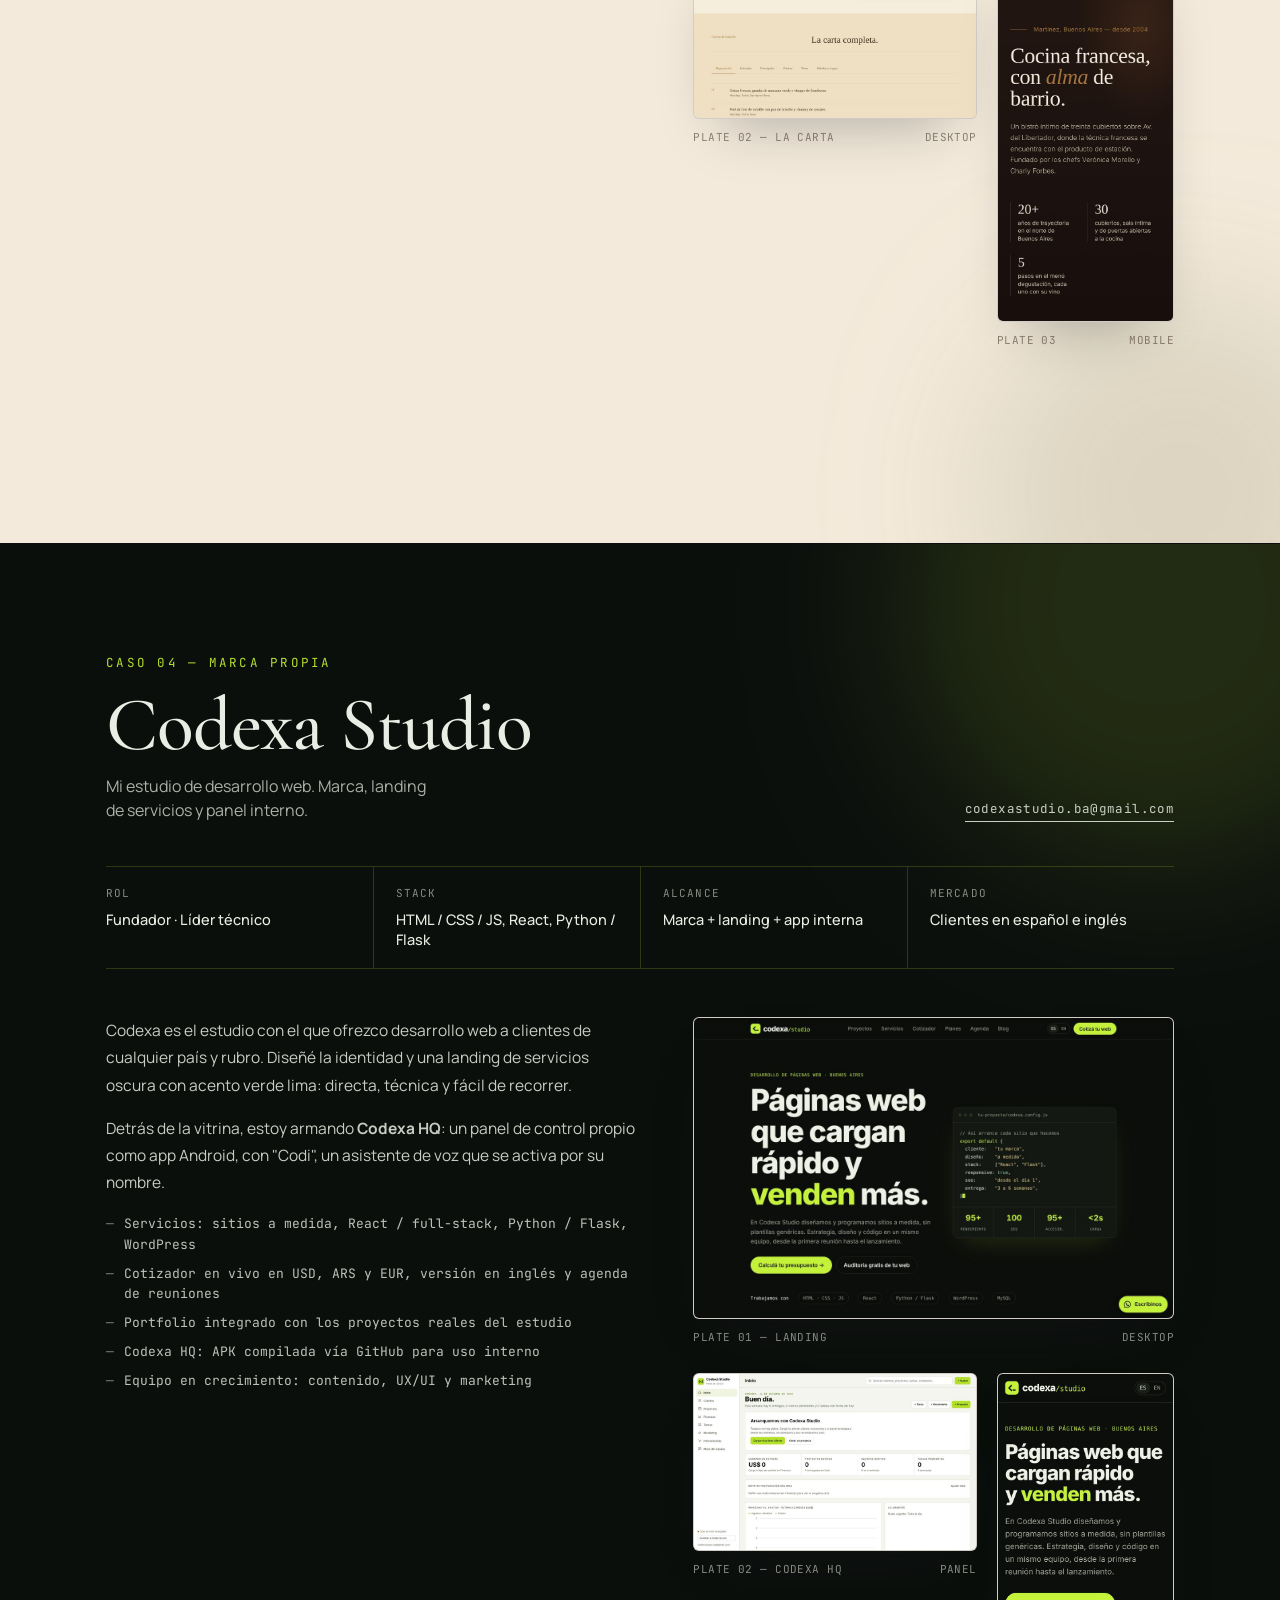
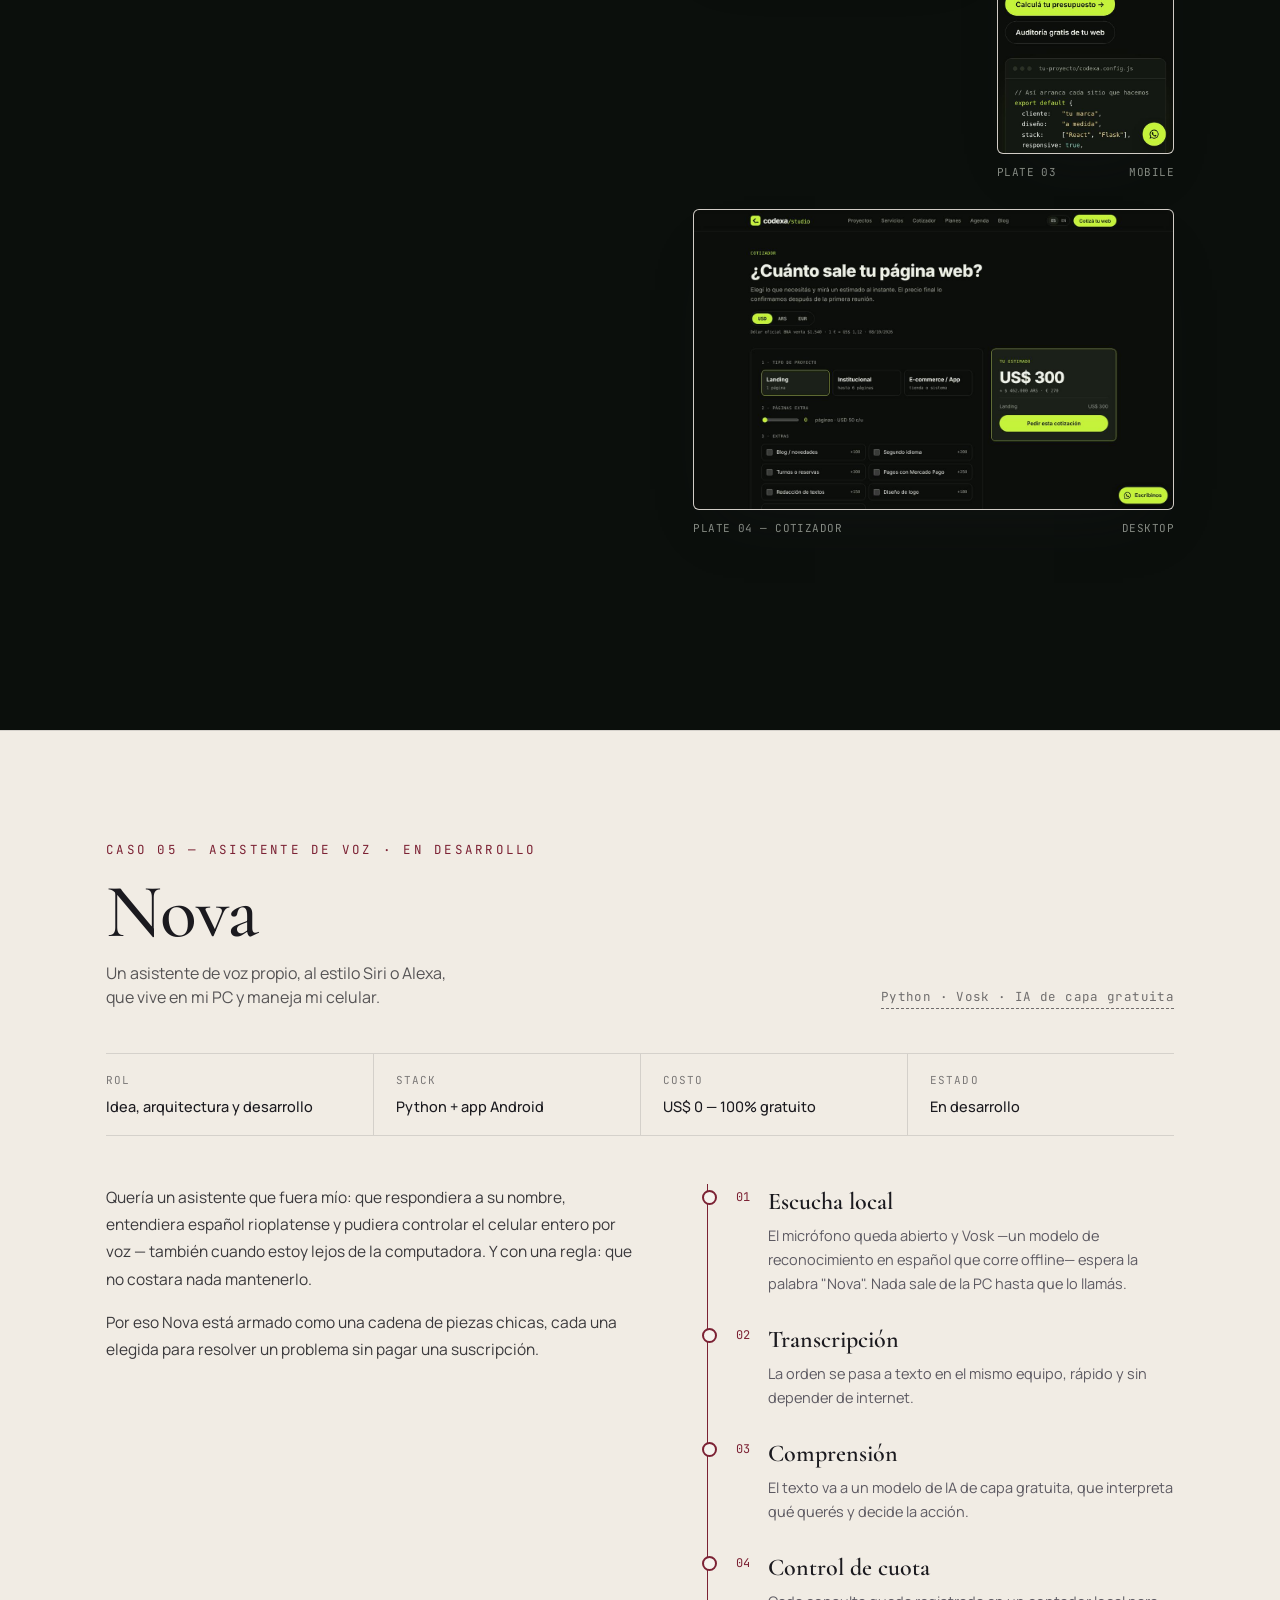
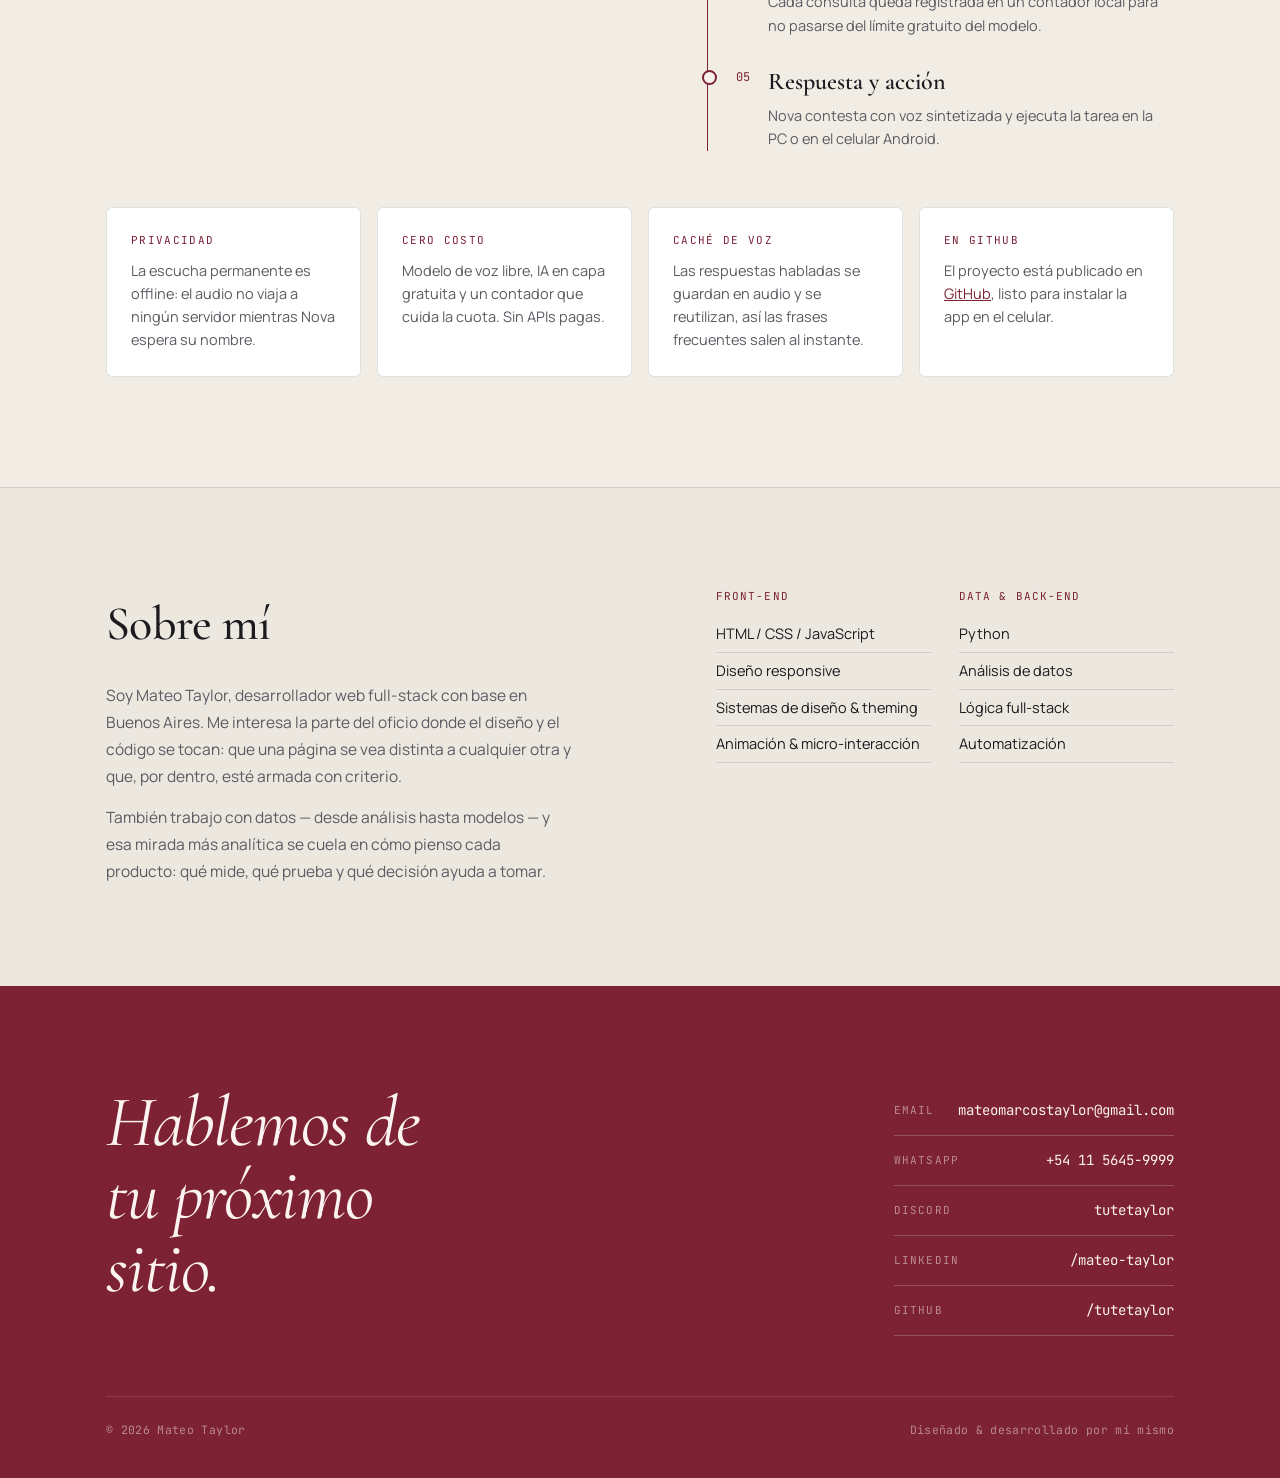
==== commit fffd4dc3: "Rename Portfolio.html to index.html" ====
--- a/index.html
+++ b/index.html
@@ -7,7 +7,7 @@
 <meta name="description" content="Mateo Taylor — Desarrollador Web, Full-Stack &amp; Data Scientist. Portfolio de proyectos.">
 <link rel="preconnect" href="https://fonts.googleapis.com">
 <link rel="preconnect" href="https://fonts.gstatic.com" crossorigin>
-<link href="https://fonts.googleapis.com/css2?family=Fraunces:opsz,wght@9..144,300;9..144,500;9..144,600;9..144,700&family=Inter:wght@400;500;600&family=JetBrains+Mono:wght@400;500;600&display=swap" rel="stylesheet">
+<link href="https://fonts.googleapis.com/css2?family=Cormorant+Garamond:ital,wght@0,400;0,500;0,600;1,400;1,500&family=Manrope:wght@400;500;600&family=JetBrains+Mono:wght@400;500;600&display=swap" rel="stylesheet">
 <style>
   :root{
     --ink:#14130e;
@@ -257,6 +257,68 @@
     html{ scroll-behavior:auto; }
   }
 
+
+  /* ---------- NUEVOS CASOS ---------- */
+  :root{
+    --atl-cream:#f3eadb; --atl-terra:#b5562e; --atl-ink:#3a2a1f; --atl-olive:#6f7342;
+    --cdx-bg:#0b0f0c; --cdx-lime:#c6f432; --cdx-ink:#e8eee3; --cdx-line:rgba(198,244,50,0.18);
+  }
+  .case.atl{ background:var(--atl-cream); color:var(--atl-ink); }
+  .case.atl .blob.b1{ width:520px; height:520px; background:var(--atl-terra); opacity:0.18; top:-160px; left:-120px; mix-blend-mode:multiply; }
+  .case.atl .blob.b2{ width:400px; height:400px; background:var(--atl-olive); opacity:0.16; bottom:-150px; right:-100px; mix-blend-mode:multiply; }
+  .case.atl .case-eyebrow{ color:var(--atl-terra); }
+  .case.atl .spec, .case.atl .spec .item{ border-color:rgba(58,42,31,0.18); }
+
+  .case.cdx{ background:var(--cdx-bg); color:var(--cdx-ink); }
+  .case.cdx .blob.b1{ width:520px; height:520px; background:var(--cdx-lime); opacity:0.12; top:-200px; right:-140px; mix-blend-mode:screen; }
+  .case.cdx .case-eyebrow{ color:var(--cdx-lime); opacity:0.9; }
+  .case.cdx .spec, .case.cdx .spec .item{ border-color:var(--cdx-line); }
+
+  .case-url.muted{ border-bottom-style:dashed; opacity:0.6; }
+  a.case-url:hover{ opacity:1; }
+
+  /* mock plates hechas en CSS (para proyectos sin capturas) */
+  .mock{ border:1px solid var(--line); overflow:hidden; position:relative; }
+  .mock .bar{ display:flex; gap:6px; padding:10px 12px; border-bottom:1px solid var(--line); }
+  .mock .bar i{ width:8px; height:8px; border-radius:50%; background:currentColor; opacity:0.25; display:block; }
+  .mock-body{ padding:clamp(22px,4vw,40px); min-height:300px; display:flex; flex-direction:column; justify-content:space-between; gap:28px; }
+
+  .mock.atl-m{ background:#fbf5ea; border-color:rgba(58,42,31,0.18); color:var(--atl-ink); }
+  .mock.atl-m .bar{ border-color:rgba(58,42,31,0.14); }
+  .atl-m .kicker{ font-family:var(--mono); font-size:11px; letter-spacing:0.16em; text-transform:uppercase; color:var(--atl-terra); }
+  .atl-m .big{ font-family:var(--serif); font-style:italic; font-weight:500; font-size:clamp(34px,5vw,52px); line-height:1; }
+  .atl-m .menu{ display:grid; gap:10px; font-size:14px; }
+  .atl-m .menu div{ display:flex; gap:10px; align-items:baseline; }
+  .atl-m .menu span.dots{ flex:1; border-bottom:1px dotted rgba(58,42,31,0.35); transform:translateY(-4px); }
+  .atl-m .tabs{ display:flex; flex-wrap:wrap; gap:8px; }
+  .atl-m .tabs span{ font-family:var(--mono); font-size:10.5px; letter-spacing:0.08em; text-transform:uppercase; padding:5px 10px; border:1px solid rgba(58,42,31,0.25); border-radius:20px; }
+  .atl-m .tabs span.on{ background:var(--atl-terra); color:#fbf5ea; border-color:var(--atl-terra); }
+
+  .mock.cdx-m{ background:#111611; border-color:var(--cdx-line); color:var(--cdx-ink); }
+  .mock.cdx-m .bar{ border-color:var(--cdx-line); }
+  .cdx-m .logo{ font-family:var(--mono); font-weight:600; letter-spacing:0.08em; font-size:13px; display:flex; align-items:center; gap:8px; }
+  .cdx-m .logo b{ width:10px; height:10px; background:var(--cdx-lime); display:inline-block; }
+  .cdx-m .big{ font-family:var(--sans); font-weight:600; font-size:clamp(30px,4.4vw,46px); line-height:1.04; letter-spacing:-0.02em; }
+  .cdx-m .big em{ font-style:normal; color:var(--cdx-lime); }
+  .cdx-m .stack{ display:grid; grid-template-columns:1fr 1fr; gap:8px; }
+  .cdx-m .stack span{ font-family:var(--mono); font-size:11.5px; padding:10px 12px; border:1px solid var(--cdx-line); }
+  .cdx-m .cta{ align-self:flex-start; font-family:var(--mono); font-size:11.5px; letter-spacing:0.06em; text-transform:uppercase; background:var(--cdx-lime); color:#0b0f0c; padding:10px 16px; font-weight:600; }
+
+  /* ---------- OTROS PROYECTOS ---------- */
+  .more{ padding:clamp(64px,10vw,110px) 0; border-top:1px solid var(--line); background:var(--paper-deep); }
+  .more-head{ display:flex; flex-wrap:wrap; justify-content:space-between; align-items:flex-end; gap:20px; margin-bottom:44px; }
+  .more-head h2{ font-family:var(--serif); font-weight:600; font-size:clamp(34px,5vw,56px); letter-spacing:-0.01em; line-height:1.02; }
+  .more-head p{ max-width:40ch; color:var(--ink-soft); font-size:15.5px; line-height:1.65; }
+  .more-grid{ display:grid; grid-template-columns:repeat(auto-fit,minmax(280px,1fr)); gap:0; border-top:1px solid var(--line); border-left:1px solid var(--line); }
+  .card{ padding:30px 28px 32px; border-right:1px solid var(--line); border-bottom:1px solid var(--line); background:var(--paper); display:flex; flex-direction:column; gap:14px; transition:background .25s ease; }
+  .card:hover{ background:#efeadf; }
+  .card .num{ font-family:var(--mono); font-size:11.5px; letter-spacing:0.12em; text-transform:uppercase; color:var(--accent); display:flex; justify-content:space-between; }
+  .card .num em{ font-style:normal; color:var(--ink-soft); opacity:0.7; }
+  .card h3{ font-family:var(--serif); font-weight:600; font-size:28px; line-height:1.08; }
+  .card p{ font-size:14.5px; line-height:1.65; color:var(--ink-soft); }
+  .card .tags{ margin-top:auto; padding-top:10px; display:flex; flex-wrap:wrap; gap:6px; }
+  .card .tags span{ font-family:var(--mono); font-size:10.5px; letter-spacing:0.05em; padding:4px 9px; border:1px solid var(--line); color:var(--ink-soft); }
+
   /* ---------- ABOUT ---------- */
   .about{
     padding:clamp(64px,10vw,100px) 0; border-top:1px solid var(--line);
@@ -313,6 +375,86 @@
     padding-top:24px; border-top:1px solid var(--dark-line);
     letter-spacing:0.03em;
   }
+
+  /* =========== TEMA: PORCELANA & BORDÓ =========== */
+  :root{
+    --serif:'Cormorant Garamond', Georgia, serif;
+    --sans:'Manrope', -apple-system, sans-serif;
+    --ink:#1b1a1f; --ink-soft:#5d5a62;
+    --paper:#f6f3ee; --paper-deep:#ece7df; --paper-deeper:#c7bfb2;
+    --line:rgba(27,26,31,0.13); --line-soft:rgba(27,26,31,0.06);
+    --accent:#7c2234; --accent-soft:rgba(124,34,52,0.08); --brass:#b08d57;
+    --dark-bg:#15131a;
+  }
+  body{ background:var(--paper); color:var(--ink); }
+  ::selection{ background:var(--accent); color:#f6f3ee; }
+  header.site{ background:rgba(246,243,238,0.82); border-bottom-color:var(--line); }
+  .nav-mark{ font-family:var(--serif); font-size:20px; font-weight:600; letter-spacing:0.02em; }
+  .nav-mark .dot{ background:var(--accent); }
+  .nav-links a:hover{ color:var(--accent); }
+
+  .hero{ overflow:hidden; }
+  .hero::before{
+    content:''; position:absolute; top:12%; right:6%; width:min(38vw,460px); aspect-ratio:3/4;
+    border:1px solid var(--brass); border-radius:240px 240px 0 0; opacity:0.55; pointer-events:none;
+  }
+  .hero::after{
+    content:''; position:absolute; top:calc(12% + 22px); right:calc(6% + 22px); width:min(38vw,460px); aspect-ratio:3/4;
+    border-radius:240px 240px 0 0; pointer-events:none;
+    background:linear-gradient(170deg, rgba(124,34,52,0.10), rgba(176,141,87,0.14) 60%, transparent);
+  }
+  .hero .wrap{ position:relative; z-index:1; }
+  .eyebrow{ color:var(--accent); }
+  .eyebrow::before{ background:var(--accent); }
+  h1.name{ font-weight:500; font-size:clamp(64px,11vw,140px); line-height:0.9; letter-spacing:-0.025em; }
+  h1.name em{ font-style:italic; font-weight:400; color:var(--accent); }
+  .roles span:not(:last-child)::after{ color:var(--brass); }
+  .thesis{ font-size:clamp(17px,2vw,20px); color:var(--ink-soft); }
+  .scroll-cta{ color:#f6f3ee; background:var(--accent); border:none; padding:12px 18px; border-radius:40px; }
+  .scroll-cta:hover{ background:#5f1827; }
+  .index-list .row b{ color:var(--accent); }
+
+  h2.case-title, .about h2, .more-head h2, footer h2{ font-weight:500; letter-spacing:-0.015em; }
+  h2.case-title{ font-size:clamp(44px,6.4vw,76px); }
+  .case-eyebrow{ letter-spacing:0.18em; }
+  .plate-frame, .mock{ border-radius:6px; box-shadow:0 30px 60px -30px rgba(27,26,31,0.35); }
+
+  .case.mem{ --paper:#f1e9d9; background:var(--paper); }
+  .case.urb{ background:#121014; }
+
+  .about{ background:var(--paper-deep); }
+  .skill-group .k{ color:var(--accent); }
+  .skill-group li{ border-bottom-color:var(--line); }
+
+  .more{ background:var(--paper); }
+  .more-grid{ grid-template-columns:1fr; border:none; }
+  .card{ background:#fff; border:1px solid var(--line); border-radius:6px; padding:clamp(28px,4vw,48px);
+         display:grid; grid-template-columns:1fr 1.4fr; gap:14px 48px; align-items:start; }
+  .card .num{ grid-column:1/-1; color:var(--accent); }
+  .card h3{ font-size:clamp(32px,4vw,44px); font-weight:500; }
+  .card .tags{ grid-column:2; margin-top:0; }
+  .card:hover{ background:#fff; border-color:var(--accent); }
+  @media (max-width:760px){ .card{ grid-template-columns:1fr; } .card .tags{ grid-column:1; } }
+
+  footer.site{ background:var(--accent); color:#f6ece9; }
+  footer h2{ color:#fbf3ef; font-style:italic; font-weight:400; }
+  .contact-list a{ color:#fbf3ef; border-bottom-color:rgba(251,243,239,0.22); }
+  footer .bottom{ border-top-color:rgba(251,243,239,0.22); }
+
+  /* ---------- NOVA ---------- */
+  .case.nov{ background:#f1ece4; border-top:1px solid var(--line); }
+  .case.nov .case-eyebrow{ color:var(--accent); opacity:1; }
+  .pipe{ position:relative; display:grid; gap:0; border-left:1px solid var(--accent); margin-left:14px; }
+  .pipe-step{ display:grid; grid-template-columns:auto 1fr; gap:18px; padding:0 0 26px 28px; position:relative; }
+  .pipe-step:last-child{ padding-bottom:0; }
+  .pipe-step::before{ content:''; position:absolute; left:-6px; top:6px; width:11px; height:11px; border-radius:50%; background:var(--paper); border:2px solid var(--accent); }
+  .pipe-step .n{ font-family:var(--mono); font-size:12px; color:var(--accent); padding-top:4px; }
+  .pipe-step b{ font-family:var(--serif); font-size:24px; font-weight:600; display:block; margin-bottom:4px; }
+  .pipe-step p{ font-size:14.5px; line-height:1.65; color:var(--ink-soft); }
+  .nova-grid{ display:grid; grid-template-columns:repeat(auto-fit,minmax(220px,1fr)); gap:16px; }
+  .nova-cell{ background:#fff; border:1px solid var(--line); border-radius:6px; padding:24px; }
+  .nova-cell .k{ font-family:var(--mono); font-size:11px; letter-spacing:0.12em; text-transform:uppercase; color:var(--accent); margin-bottom:10px; }
+  .nova-cell p{ font-size:14.5px; line-height:1.6; color:var(--ink-soft); }
 </style>
 </head>
 <body>
@@ -322,6 +464,7 @@
     <div class="nav-mark"><span class="dot"></span>MATEO TAYLOR</div>
     <nav class="nav-links">
       <a href="#trabajo">Trabajo</a>
+      <a href="#nova">Nova</a>
       <a href="#sobre-mi">Sobre mí</a>
       <a href="#contacto">Contacto</a>
     </nav>
@@ -331,16 +474,19 @@
 <section class="hero">
   <div class="wrap">
     <div class="eyebrow">Portfolio — Buenos Aires, Argentina</div>
-    <h1 class="name">Mateo<br>Taylor</h1>
+    <h1 class="name">Mateo<br><em>Taylor</em></h1>
     <div class="roles">
       <span>Desarrollador Web</span><span>Full&#8209;Stack</span><span>Data Scientist</span>
     </div>
-    <p class="thesis">Diseño y construyo sitios que se sostienen solos: prolijos por dentro, rápidos, y con una identidad visual pensada para cada marca en particular. Estos dos proyectos aplican el mismo criterio a dos mundos completamente opuestos.</p>
+    <p class="thesis">Diseño y construyo sitios que se sostienen solos: prolijos por dentro, rápidos, y con una identidad visual pensada para cada marca en particular. Estos proyectos aplican el mismo criterio a mundos completamente distintos — de una pizzería a un estudio propio, de una tienda de ropa a un asistente de voz.</p>
 
     <div class="hero-foot">
       <div class="index-list">
         <div class="row"><b>MEM — 01</b><span class="fill"></span><span>Mollica e Moka</span></div>
         <div class="row"><b>URB — 02</b><span class="fill"></span><span>Urban Streetwear</span></div>
+        <div class="row"><b>ATL — 03</b><span class="fill"></span><span>L'Atelier Bistro</span></div>
+        <div class="row"><b>CDX — 04</b><span class="fill"></span><span>Codexa Studio</span></div>
+        <div class="row"><b>NOV — 05</b><span class="fill"></span><span>Nova · asistente de voz</span></div>
       </div>
       <a href="#trabajo" class="scroll-cta">Ver el trabajo
         <svg viewBox="0 0 24 24" fill="none" stroke="currentColor" stroke-width="2"><path d="M12 4v16m0 0l-6-6m6 6l6-6"/></svg>
@@ -361,7 +507,7 @@
           <h2 class="case-title">Mollica e&nbsp;Moka</h2>
           <p class="case-sub">Pizza napoletana, versión dulce. Landing de pre-lanzamiento en Buenos Aires.</p>
         </div>
-        <a class="case-url" href="https://tutetaylor.github.io/MollicaeMoka/" target="_blank" rel="noopener">Ver sitio en vivo ↗</a>
+        <a class="case-url" href="https://mollicaemoka.store" target="_blank" rel="noopener">mollicaemoka.store ↗</a>
       </div>
 
       <div class="spec reveal">
@@ -414,7 +560,7 @@
           <h2 class="case-title">Urban Streetwear</h2>
           <p class="case-sub">Drops limitados, estética urbana. Tienda completa multi-página.</p>
         </div>
-        <a class="case-url" href="https://tutetaylor.github.io/UrbanStreetwear/" target="_blank" rel="noopener">Ver sitio en vivo ↗</a>
+        <a class="case-url" href="https://tutetaylor.github.io/UrbanStreetwear" target="_blank" rel="noopener">tutetaylor.github.io/UrbanStreetwear ↗</a>
       </div>
 
       <div class="spec reveal">
@@ -455,7 +601,159 @@
       </div>
     </div>
   </section>
+
+  <!-- CASE 03 — L'ATELIER BISTRO -->
+  <section class="case atl">
+    <span class="blob b1"></span><span class="blob b2"></span>
+    <div class="wrap case-inner">
+      <div class="case-head reveal">
+        <div>
+          <div class="case-eyebrow">Caso 03 — Sitio para restaurante</div>
+          <h2 class="case-title">L'Atelier Bistro</h2>
+          <p class="case-sub">Cocina de autor en Martínez. Hogareño, pero elegante.</p>
+        </div>
+        <span class="case-url muted">Proyecto para cliente</span>
+      </div>
+
+      <div class="spec reveal">
+        <div class="item"><div class="k">Rol</div><div class="v">Diseño &amp; desarrollo</div></div>
+        <div class="item"><div class="k">Stack</div><div class="v">HTML / CSS / JS</div></div>
+        <div class="item"><div class="k">Alcance</div><div class="v">Landing + carta editable</div></div>
+        <div class="item"><div class="k">Año</div><div class="v">2026</div></div>
+      </div>
+
+      <div class="case-body">
+        <div class="case-narrative reveal">
+          <p>Un bistró de barrio con alma de cocina de autor. El desafío era que la web transmitiera esa calidez de "comer en casa de alguien" sin perder la elegancia del plato.</p>
+          <p>Trabajé sobre fotos y video reales del restaurante — los chefs, el salón, el brindis — y pasé la carta completa desde el menú impreso. El sitio se divide en dos: una landing que cuenta la experiencia y una página de carta aparte que el propio dueño puede editar sin tocar código.</p>
+          <ul>
+            <li>Paleta cálida crema / terracota, alineada con el Instagram y la carta física</li>
+            <li>Hero con video real del restaurante</li>
+            <li>Carta completa: entradas, principales, postres, menú degustación, vinos y bebidas</li>
+            <li>Edición de la carta protegida por contraseña</li>
+          </ul>
+        </div>
+
+        <div class="reveal">
+          <div class="plate">
+              <div class="plate-frame"><img src="[data-uri]" alt="L'Atelier Bistro — hero con video del restaurante"></div>
+              <div class="plate-cap"><span>Plate 01 — Inicio</span><span>Desktop</span></div>
+            </div>
+          <div class="plate-row uneven">
+            <div class="plate">
+              <div class="plate-frame"><img src="[data-uri]" alt="L'Atelier Bistro — la carta completa por categorías"></div>
+              <div class="plate-cap"><span>Plate 02 — La carta</span><span>Desktop</span></div>
+            </div>
+            <div class="plate">
+              <div class="plate-frame"><img src="[data-uri]" alt="L'Atelier Bistro — vista mobile"></div>
+              <div class="plate-cap"><span>Plate 03</span><span>Mobile</span></div>
+            </div>
+          </div>
+        </div>
+      </div>
+    </div>
+  </section>
+
+  <!-- CASE 04 — CODEXA STUDIO -->
+  <section class="case cdx">
+    <span class="blob b1"></span>
+    <div class="wrap case-inner">
+      <div class="case-head reveal">
+        <div>
+          <div class="case-eyebrow">Caso 04 — Marca propia</div>
+          <h2 class="case-title">Codexa Studio</h2>
+          <p class="case-sub">Mi estudio de desarrollo web. Marca, landing de servicios y panel interno.</p>
+        </div>
+        <a class="case-url" href="mailto:codexastudio.ba@gmail.com">codexastudio.ba@gmail.com</a>
+      </div>
+
+      <div class="spec reveal">
+        <div class="item"><div class="k">Rol</div><div class="v">Fundador · Líder técnico</div></div>
+        <div class="item"><div class="k">Stack</div><div class="v">HTML / CSS / JS, React, Python / Flask</div></div>
+        <div class="item"><div class="k">Alcance</div><div class="v">Marca + landing + app interna</div></div>
+        <div class="item"><div class="k">Mercado</div><div class="v">Clientes en español e inglés</div></div>
+      </div>
+
+      <div class="case-body">
+        <div class="case-narrative reveal">
+          <p>Codexa es el estudio con el que ofrezco desarrollo web a clientes de cualquier país y rubro. Diseñé la identidad y una landing de servicios oscura con acento verde lima: directa, técnica y fácil de recorrer.</p>
+          <p>Detrás de la vitrina, estoy armando <strong>Codexa HQ</strong>: un panel de control propio como app Android, con "Codi", un asistente de voz que se activa por su nombre.</p>
+          <ul>
+            <li>Servicios: sitios a medida, React / full-stack, Python / Flask, WordPress</li>
+            <li>Cotizador en vivo en USD, ARS y EUR, versión en inglés y agenda de reuniones</li>
+            <li>Portfolio integrado con los proyectos reales del estudio</li>
+            <li>Codexa HQ: APK compilada vía GitHub para uso interno</li>
+            <li>Equipo en crecimiento: contenido, UX/UI y marketing</li>
+          </ul>
+        </div>
+
+        <div class="reveal">
+          <div class="plate">
+              <div class="plate-frame"><img src="[data-uri]" alt="Codexa Studio — hero de la landing de servicios"></div>
+              <div class="plate-cap"><span>Plate 01 — Landing</span><span>Desktop</span></div>
+            </div>
+          <div class="plate-row uneven">
+            <div class="plate">
+              <div class="plate-frame"><img src="[data-uri]" alt="Codexa HQ — panel de control interno"></div>
+              <div class="plate-cap"><span>Plate 02 — Codexa HQ</span><span>Panel</span></div>
+            </div>
+            <div class="plate">
+              <div class="plate-frame"><img src="[data-uri]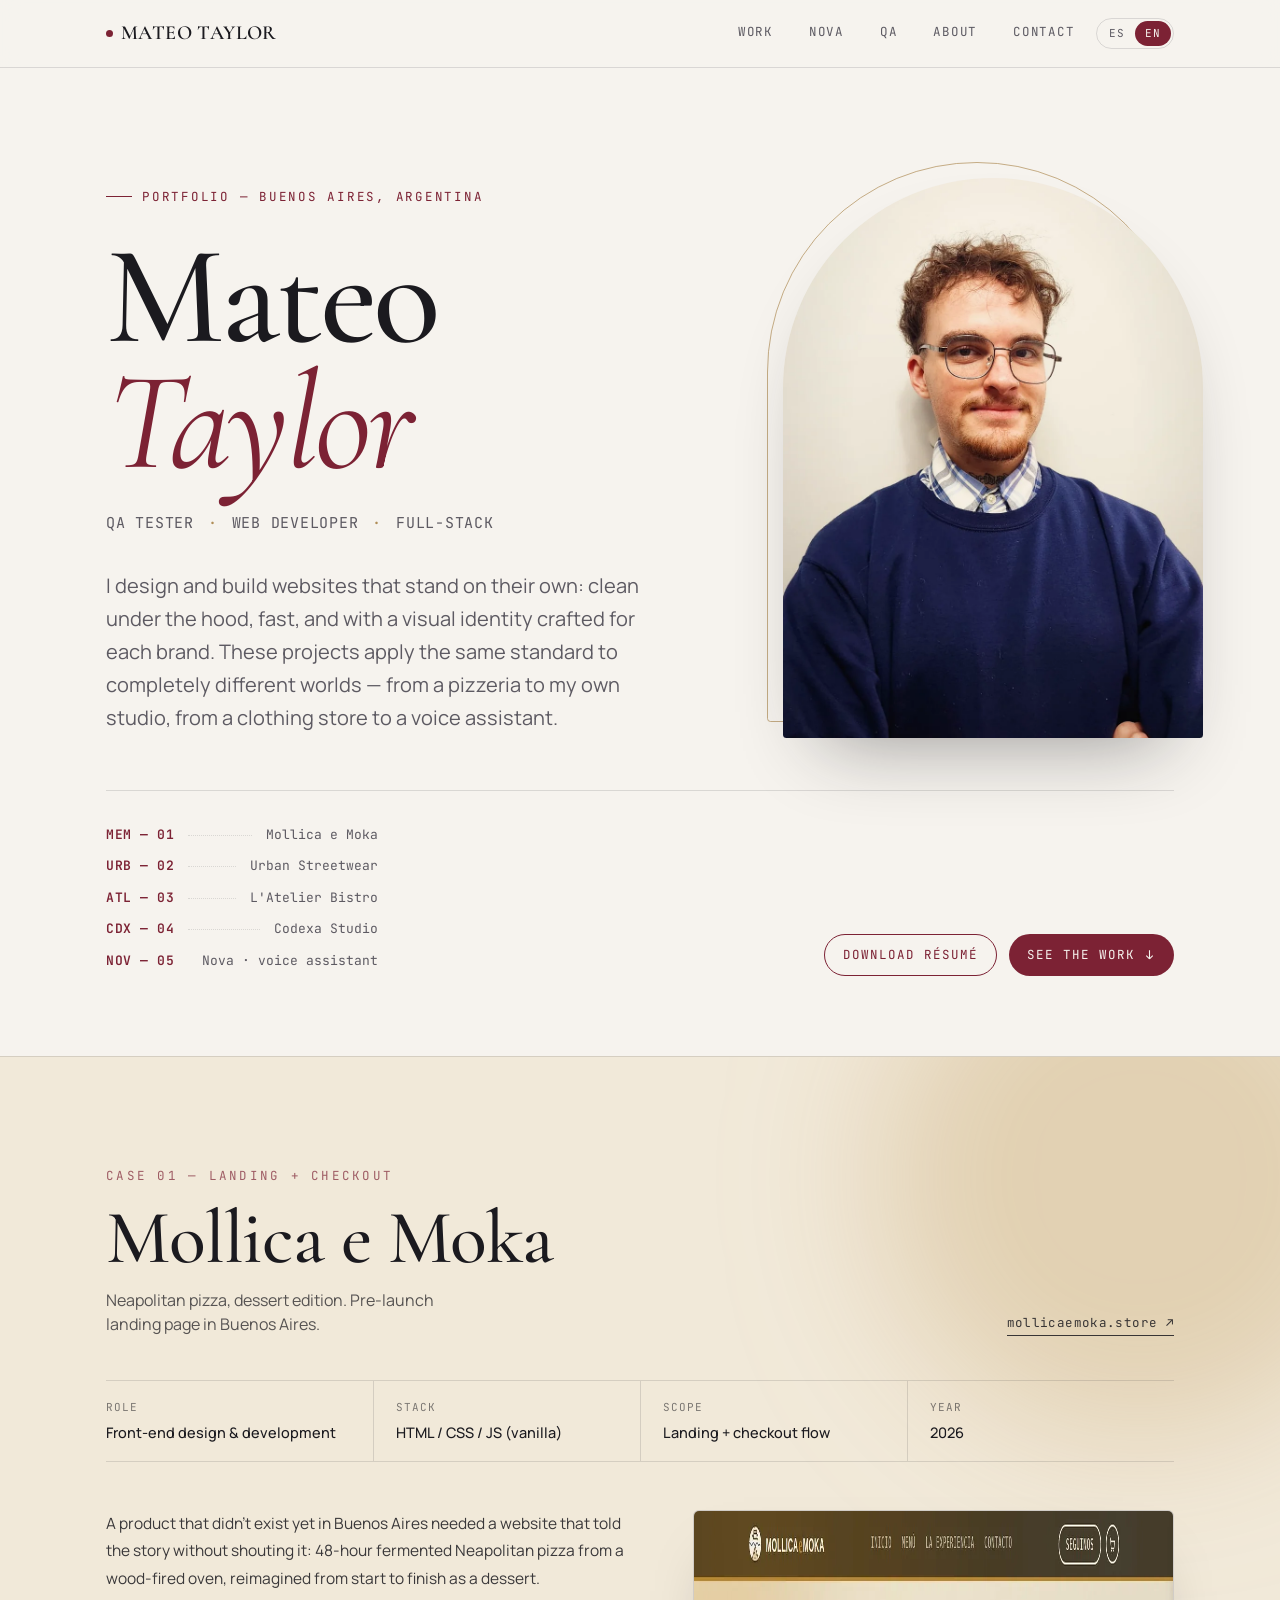
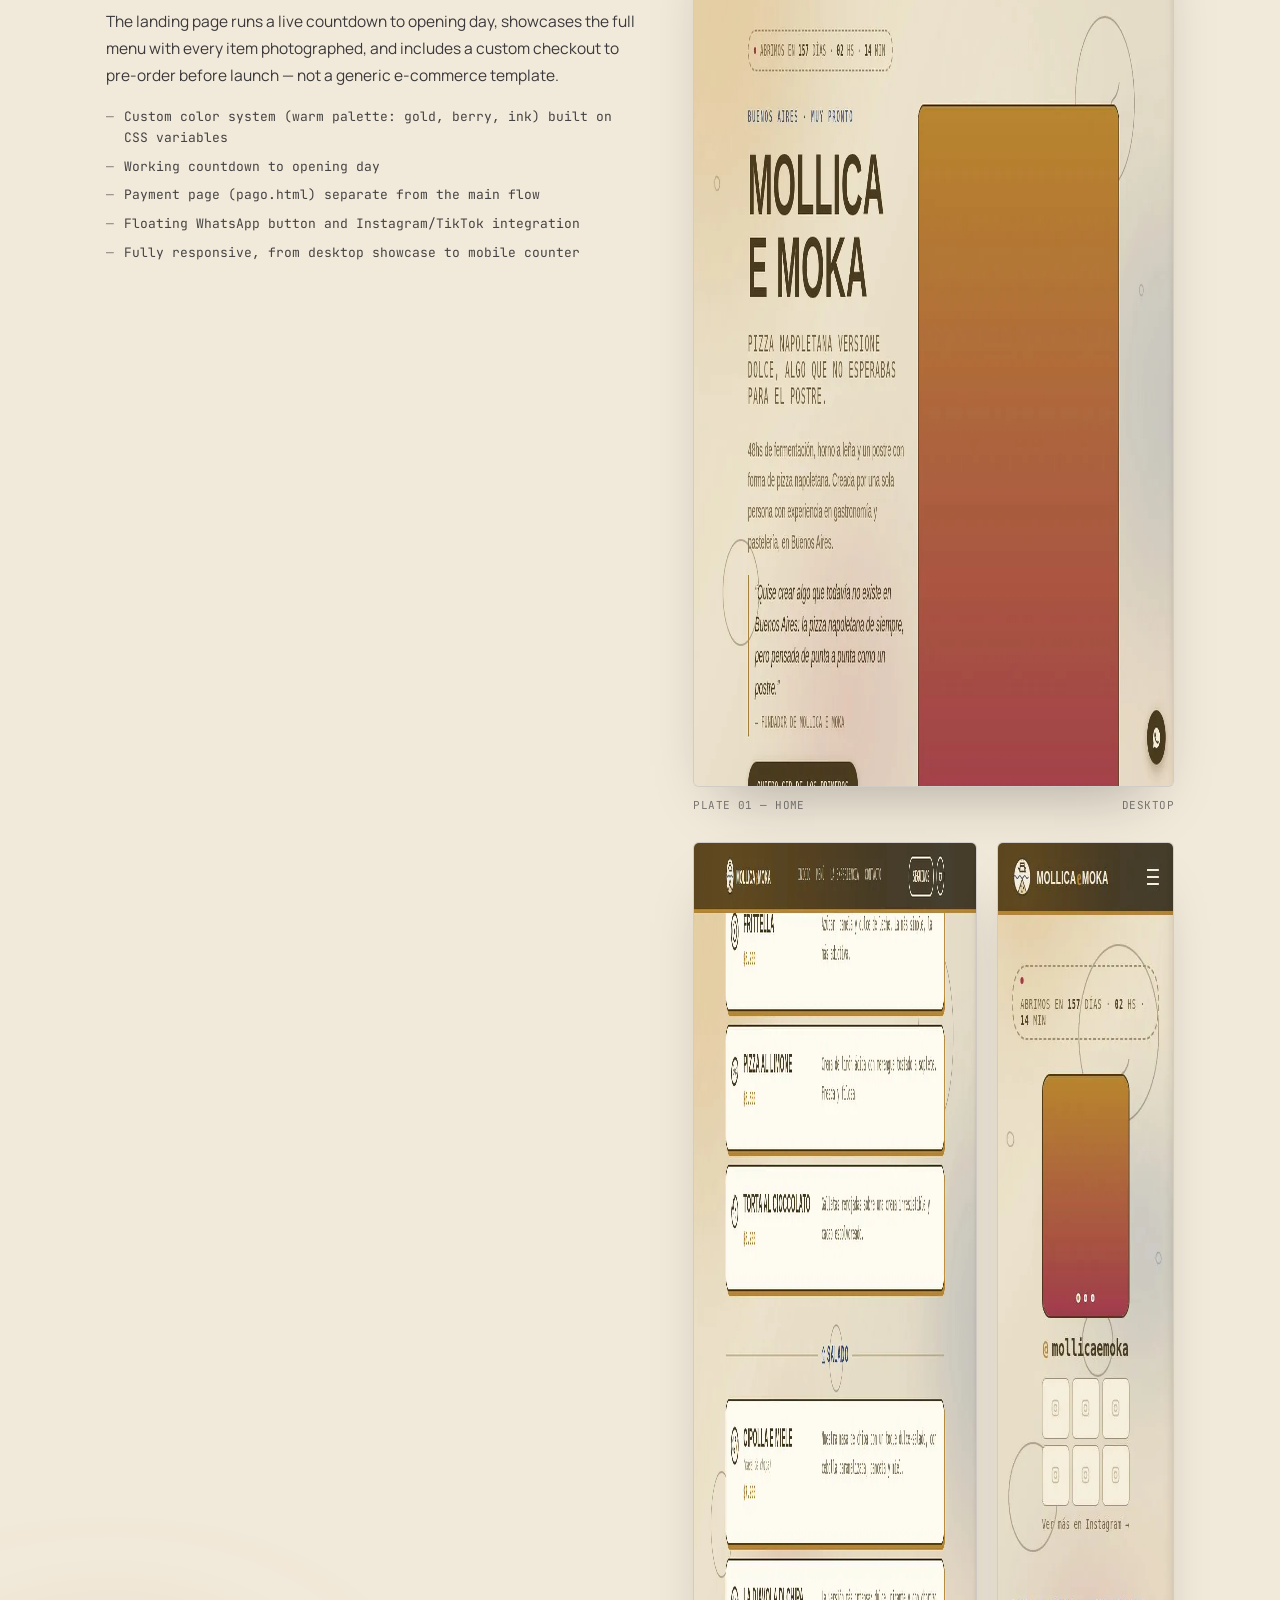
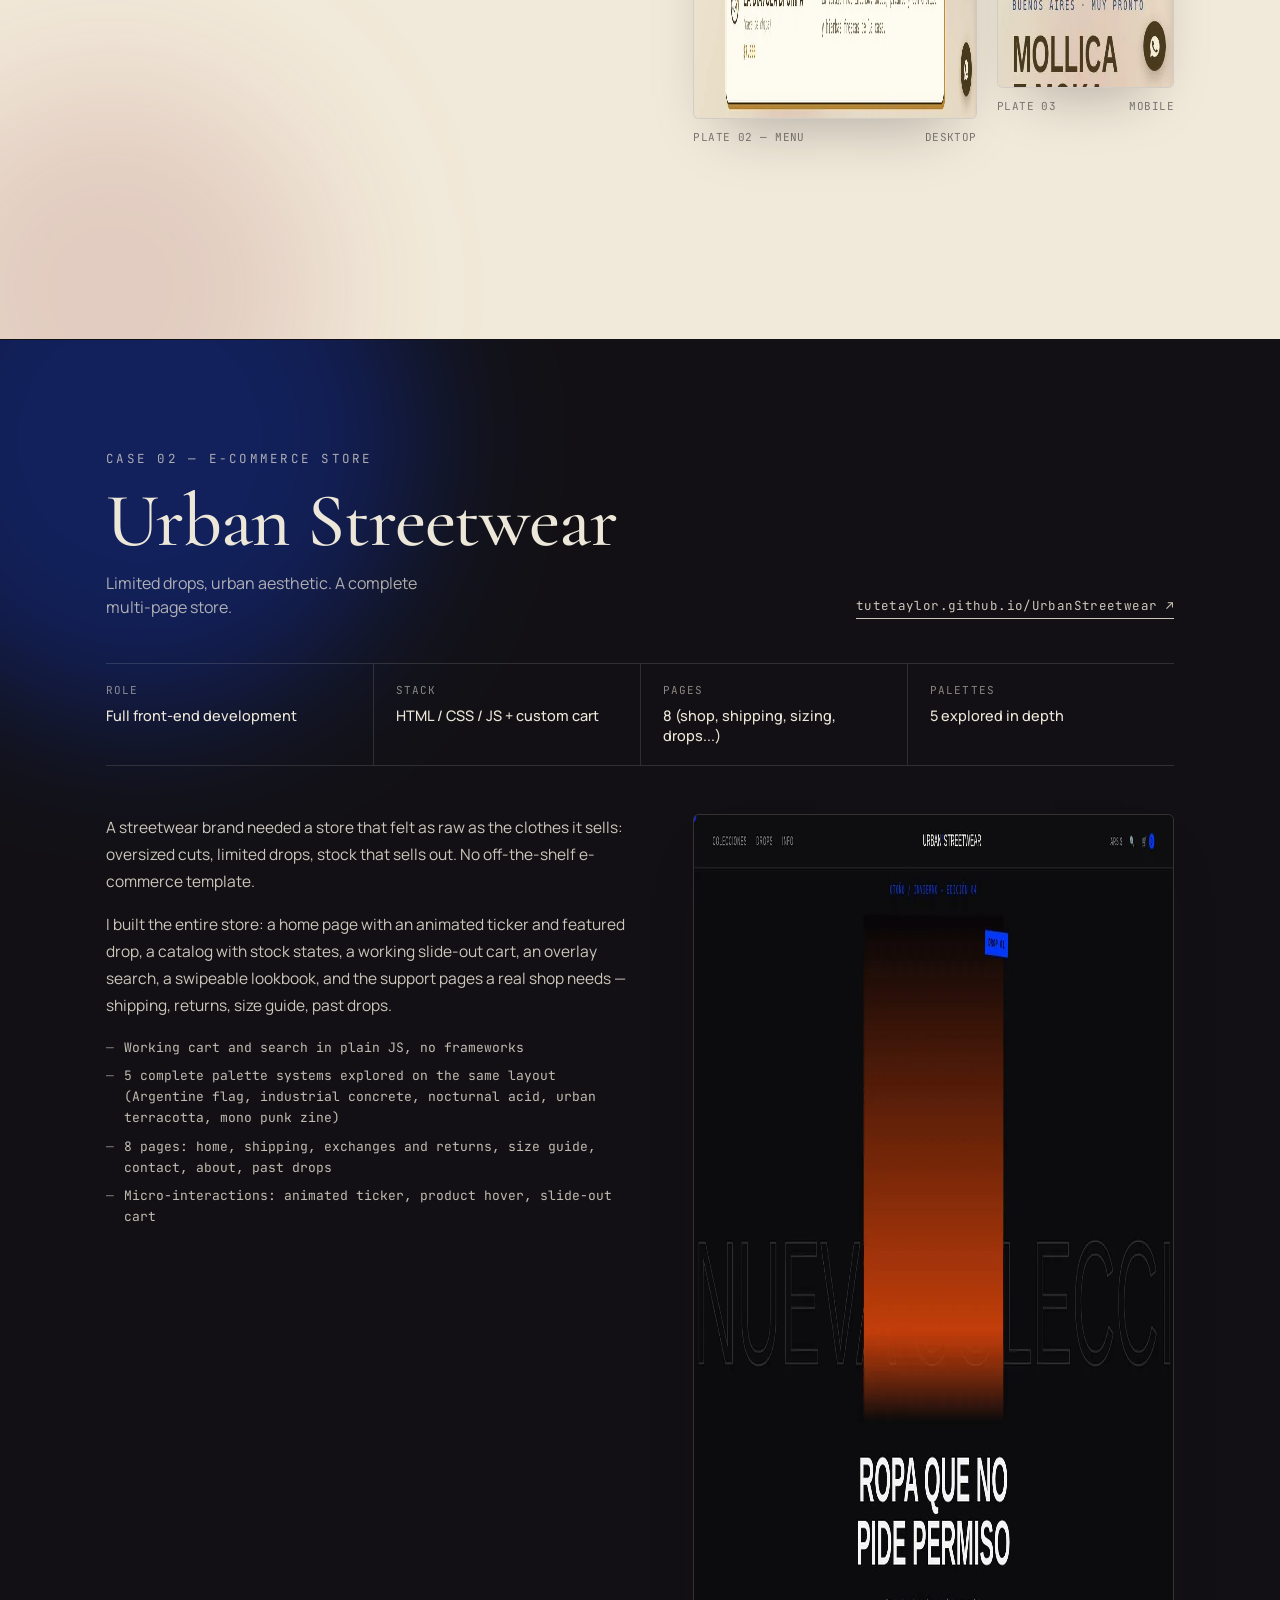
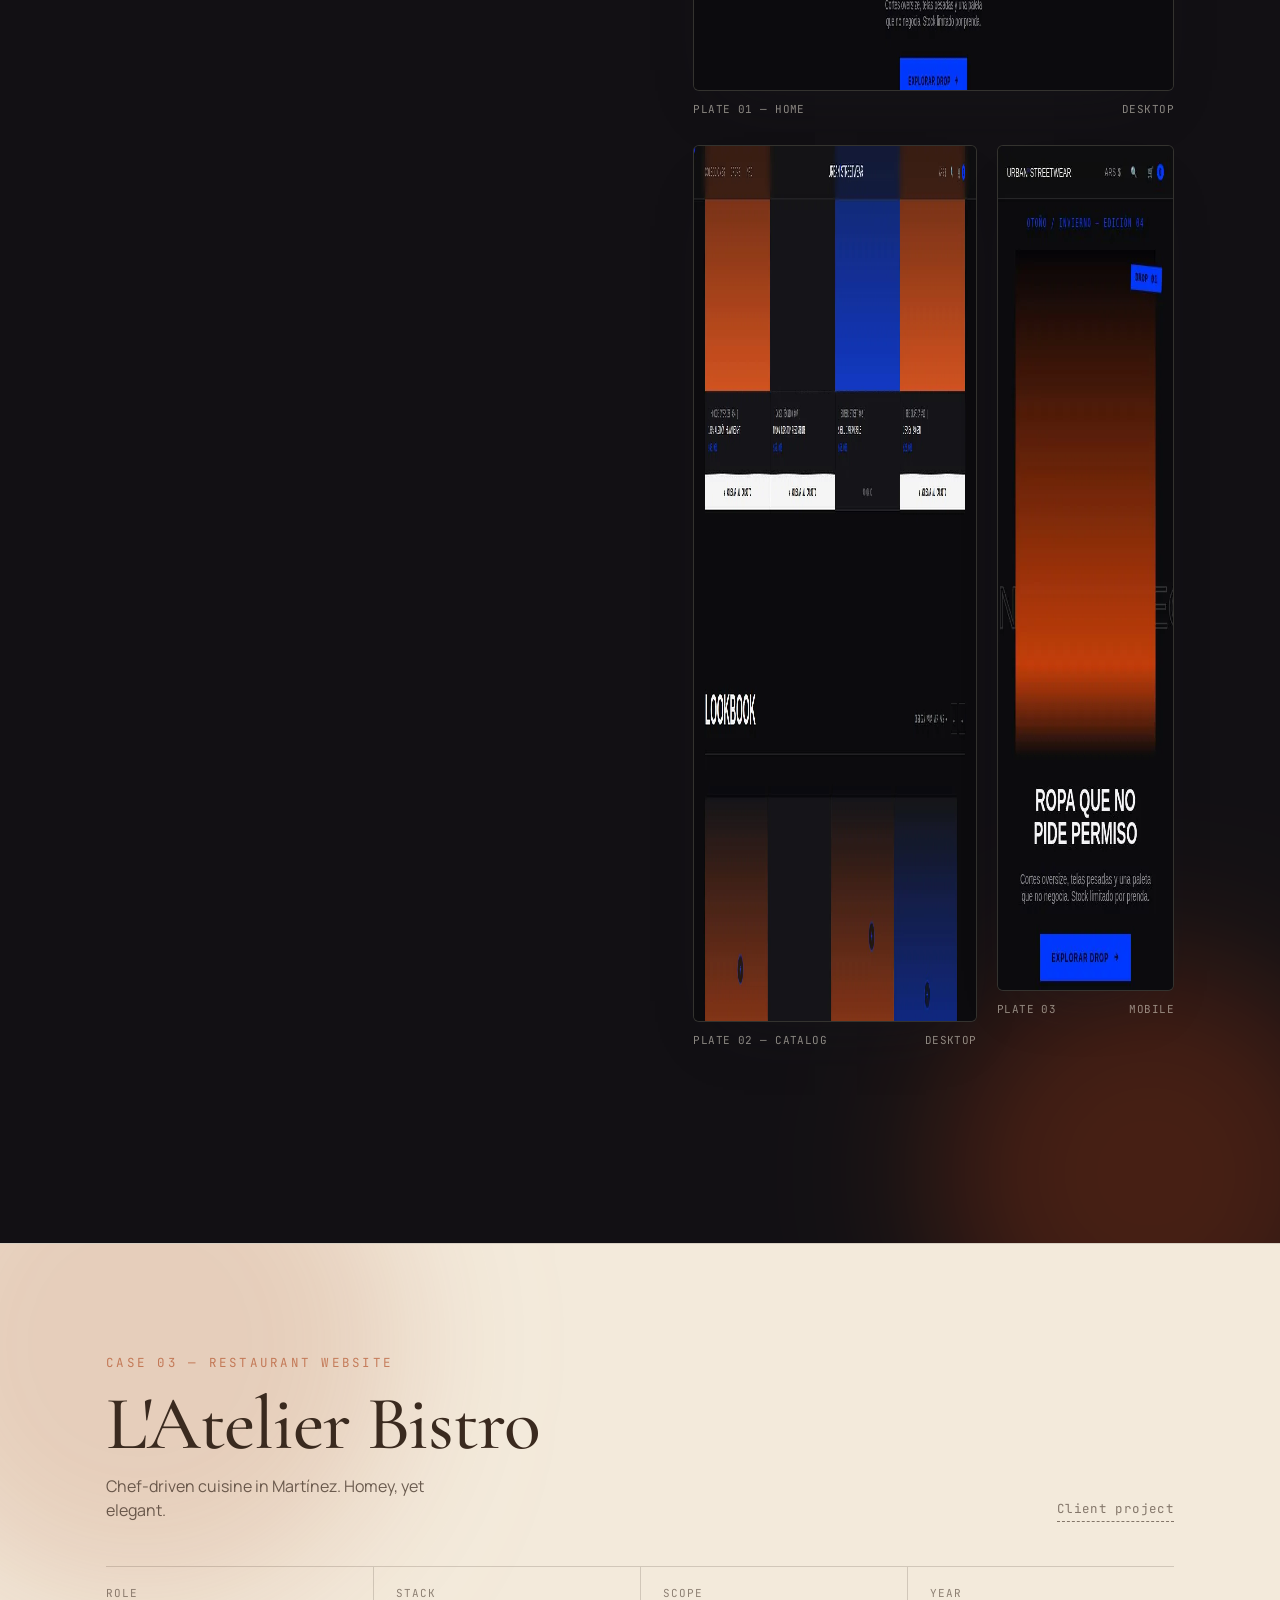
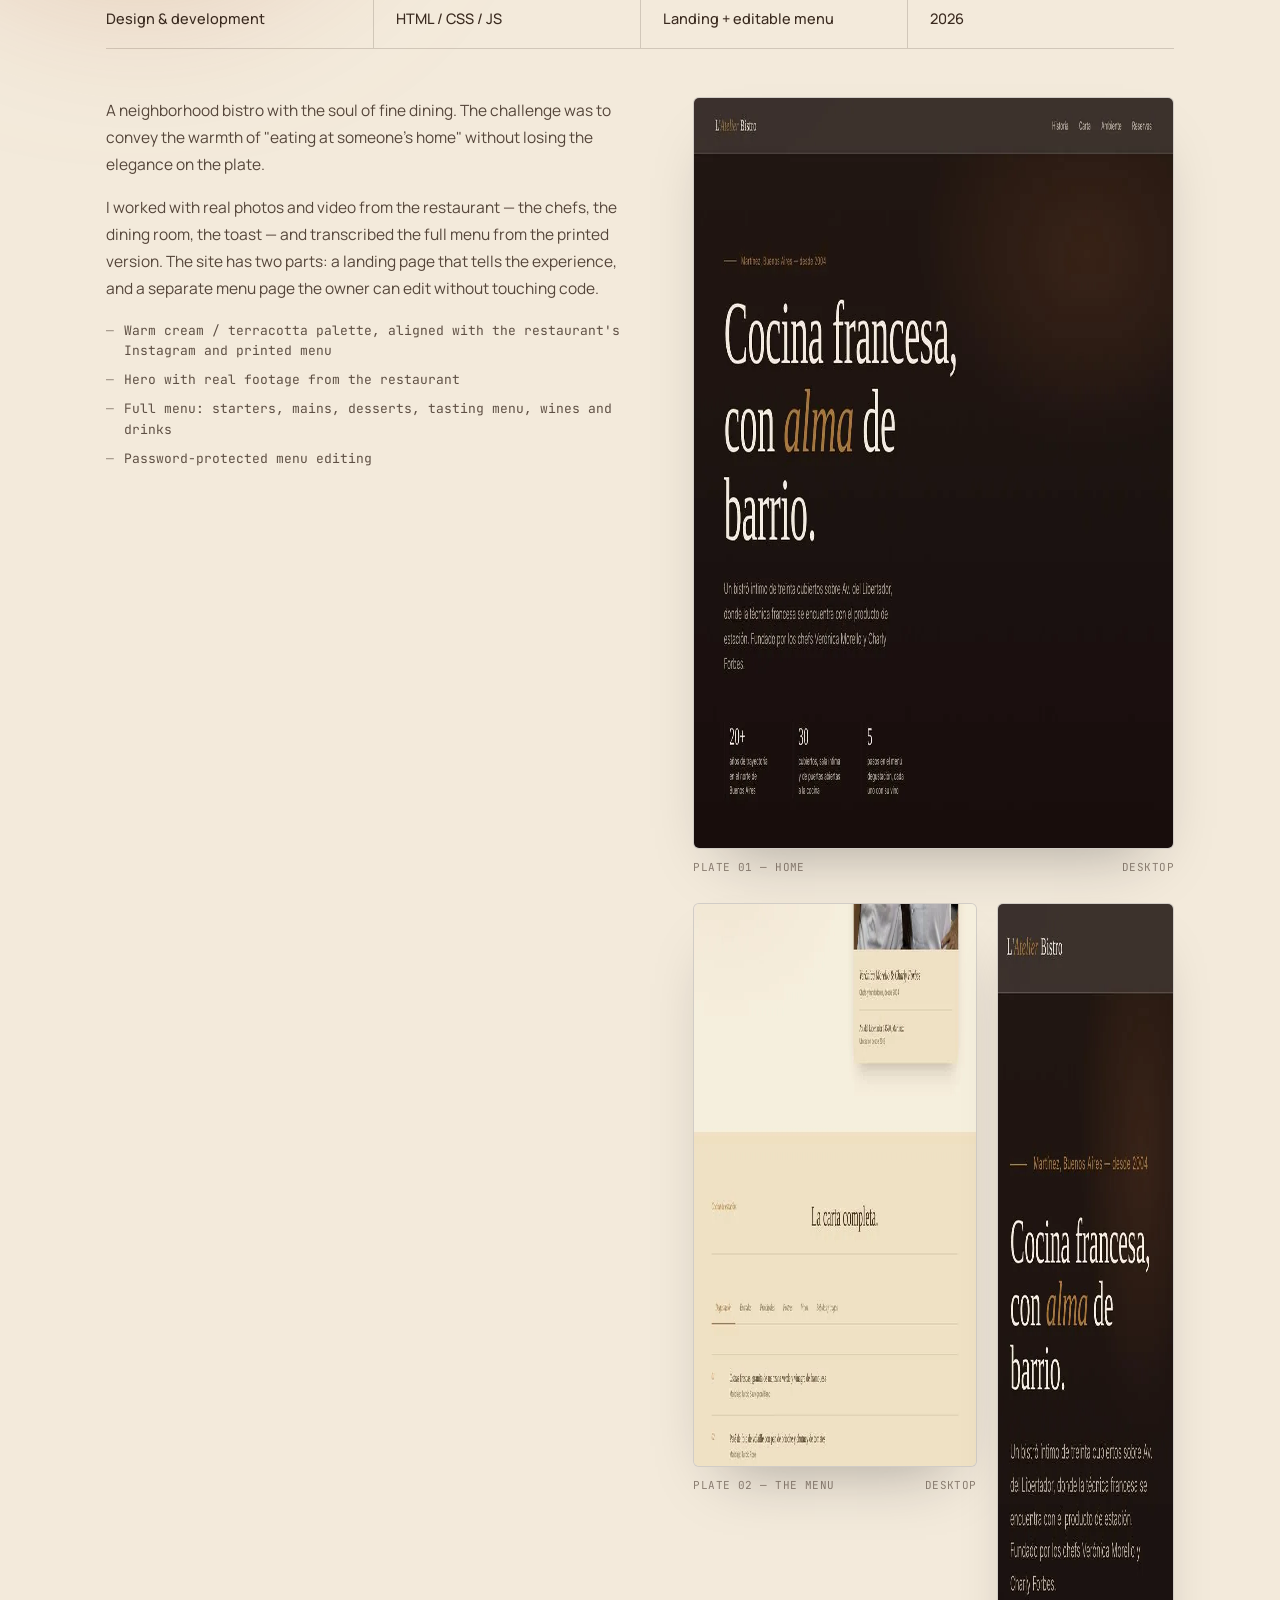
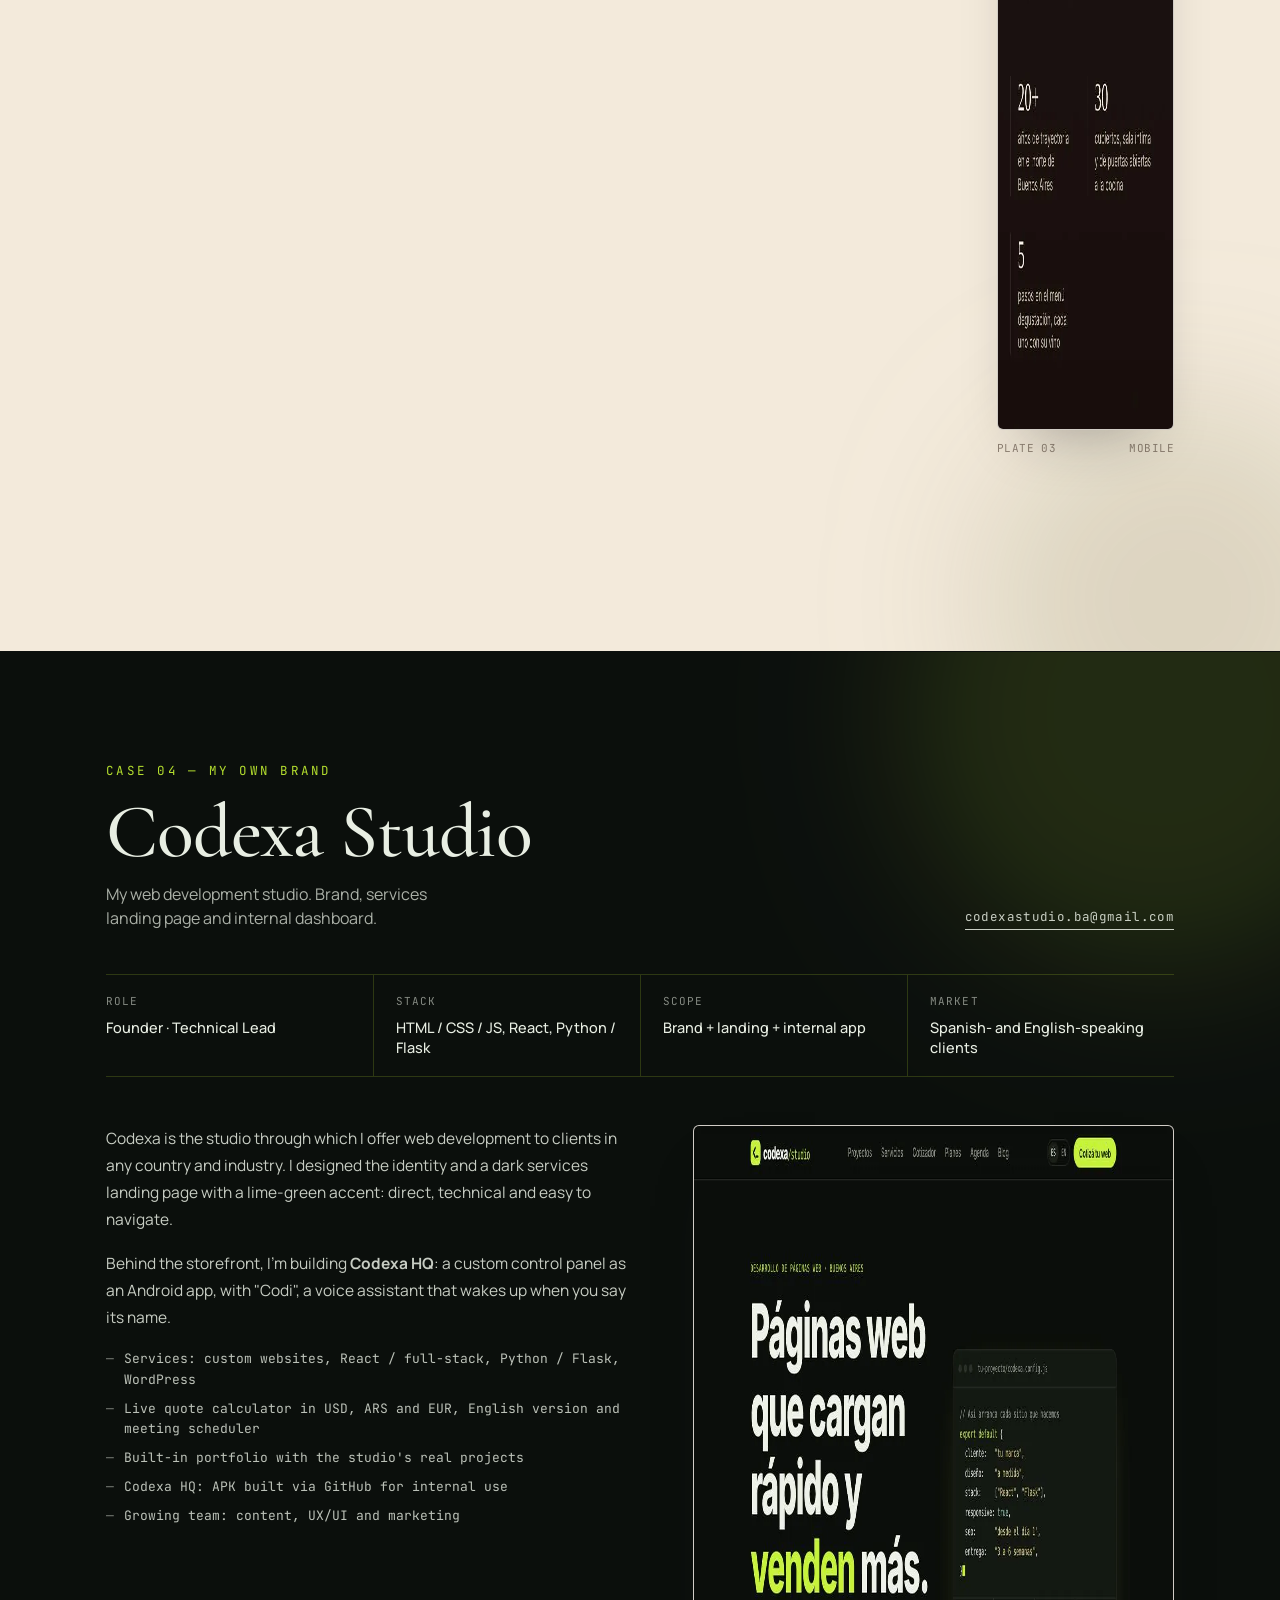
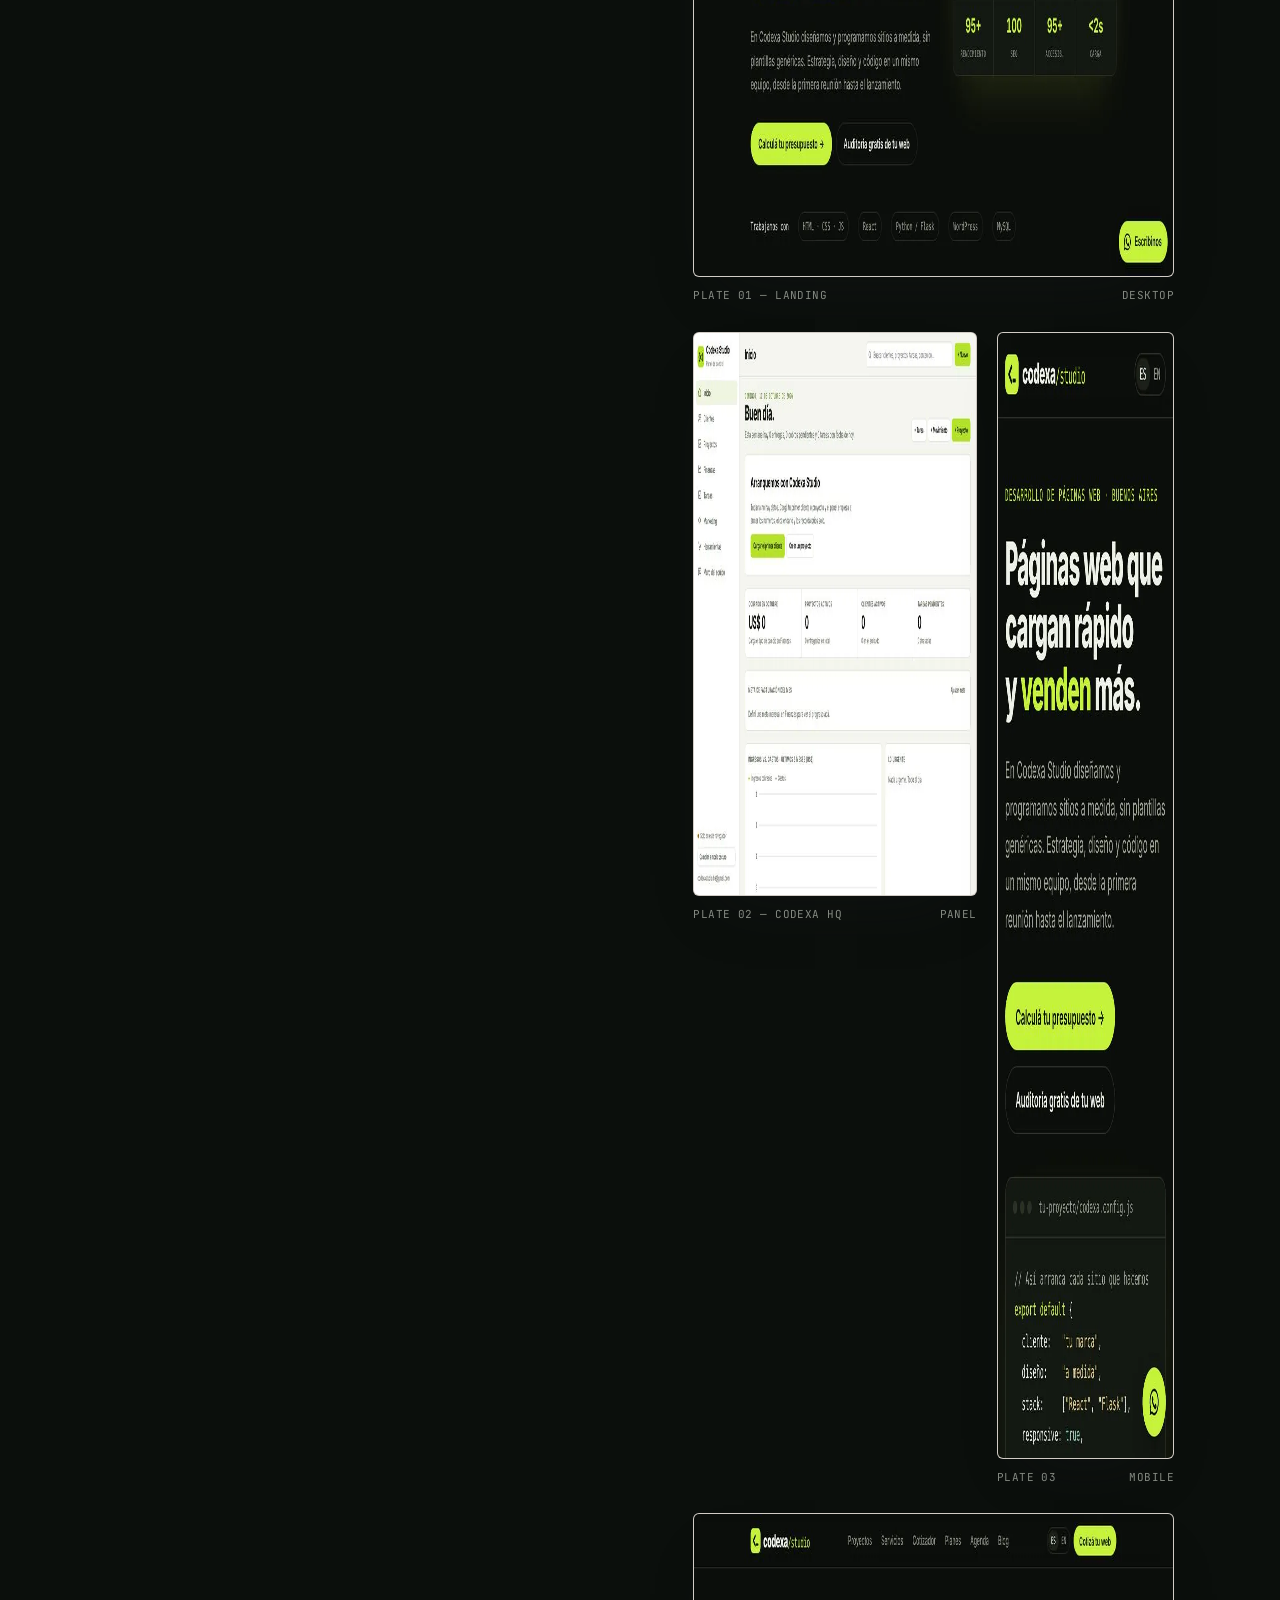
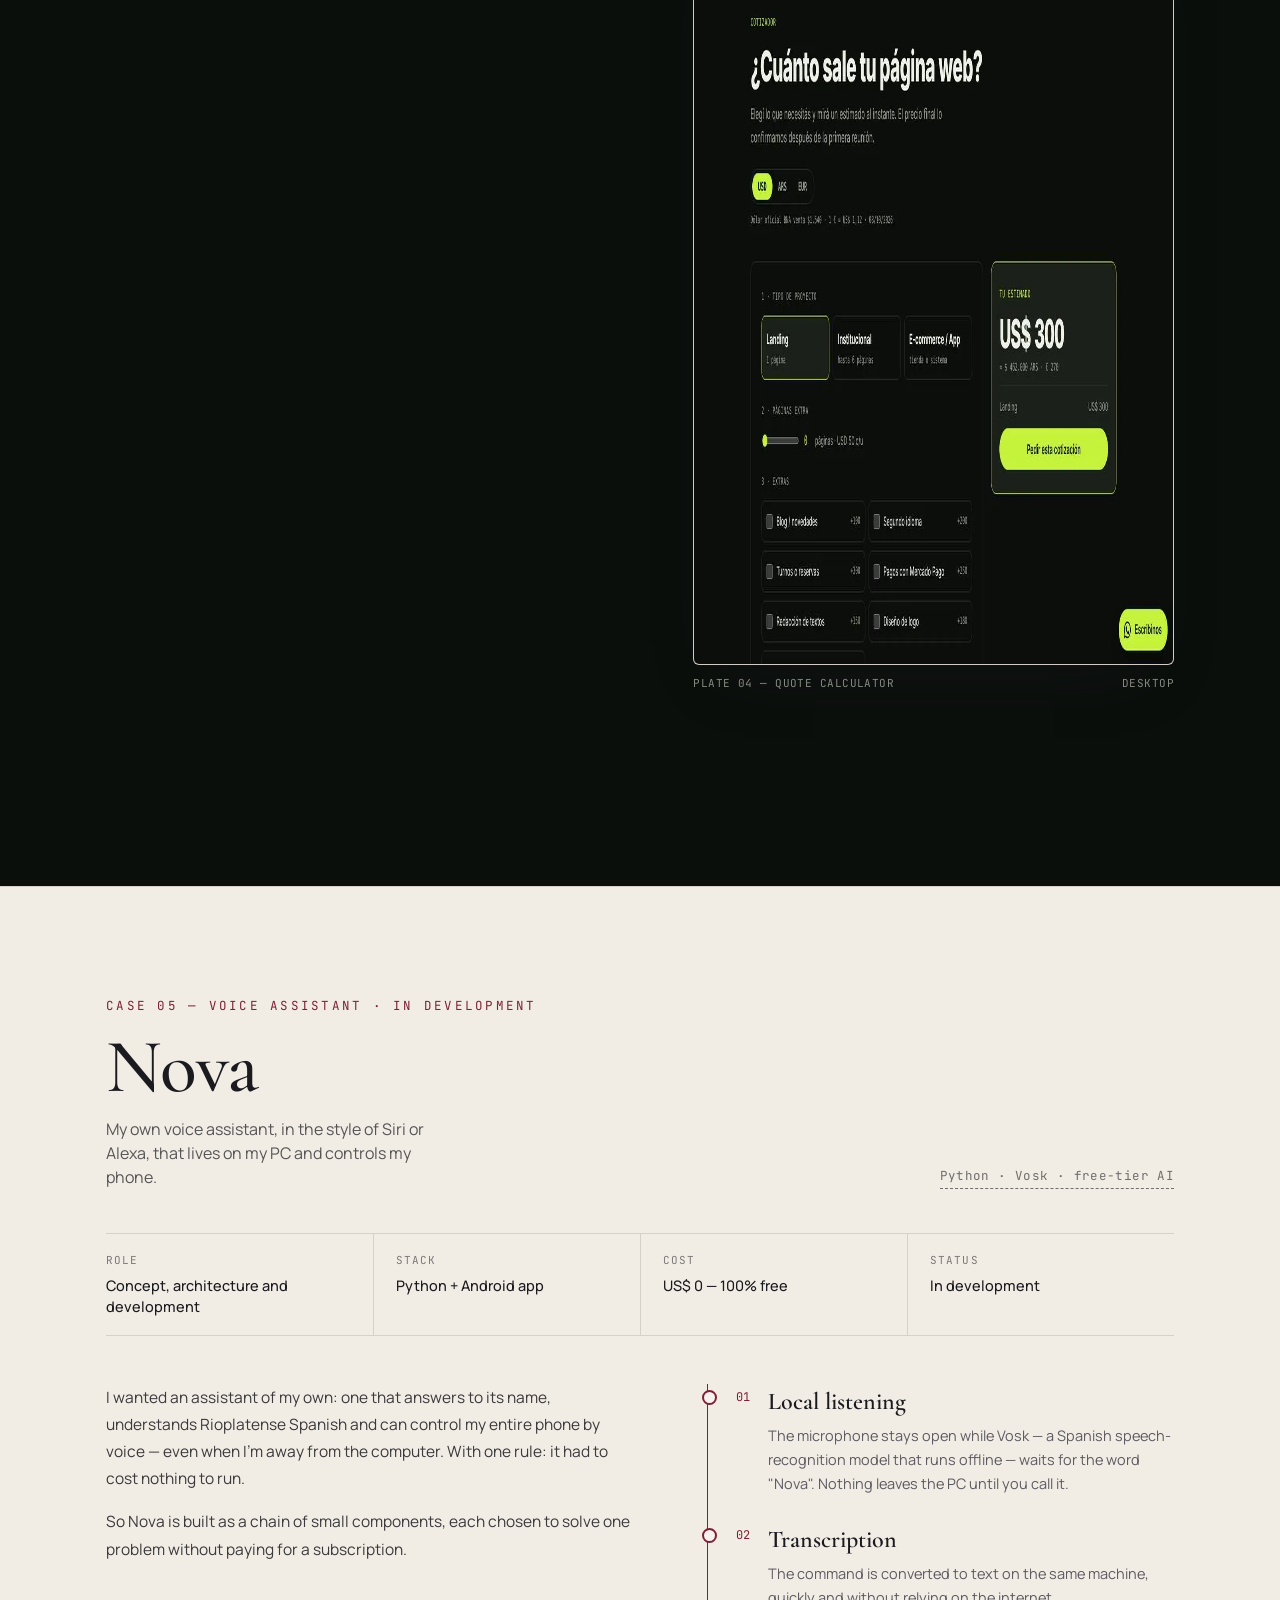
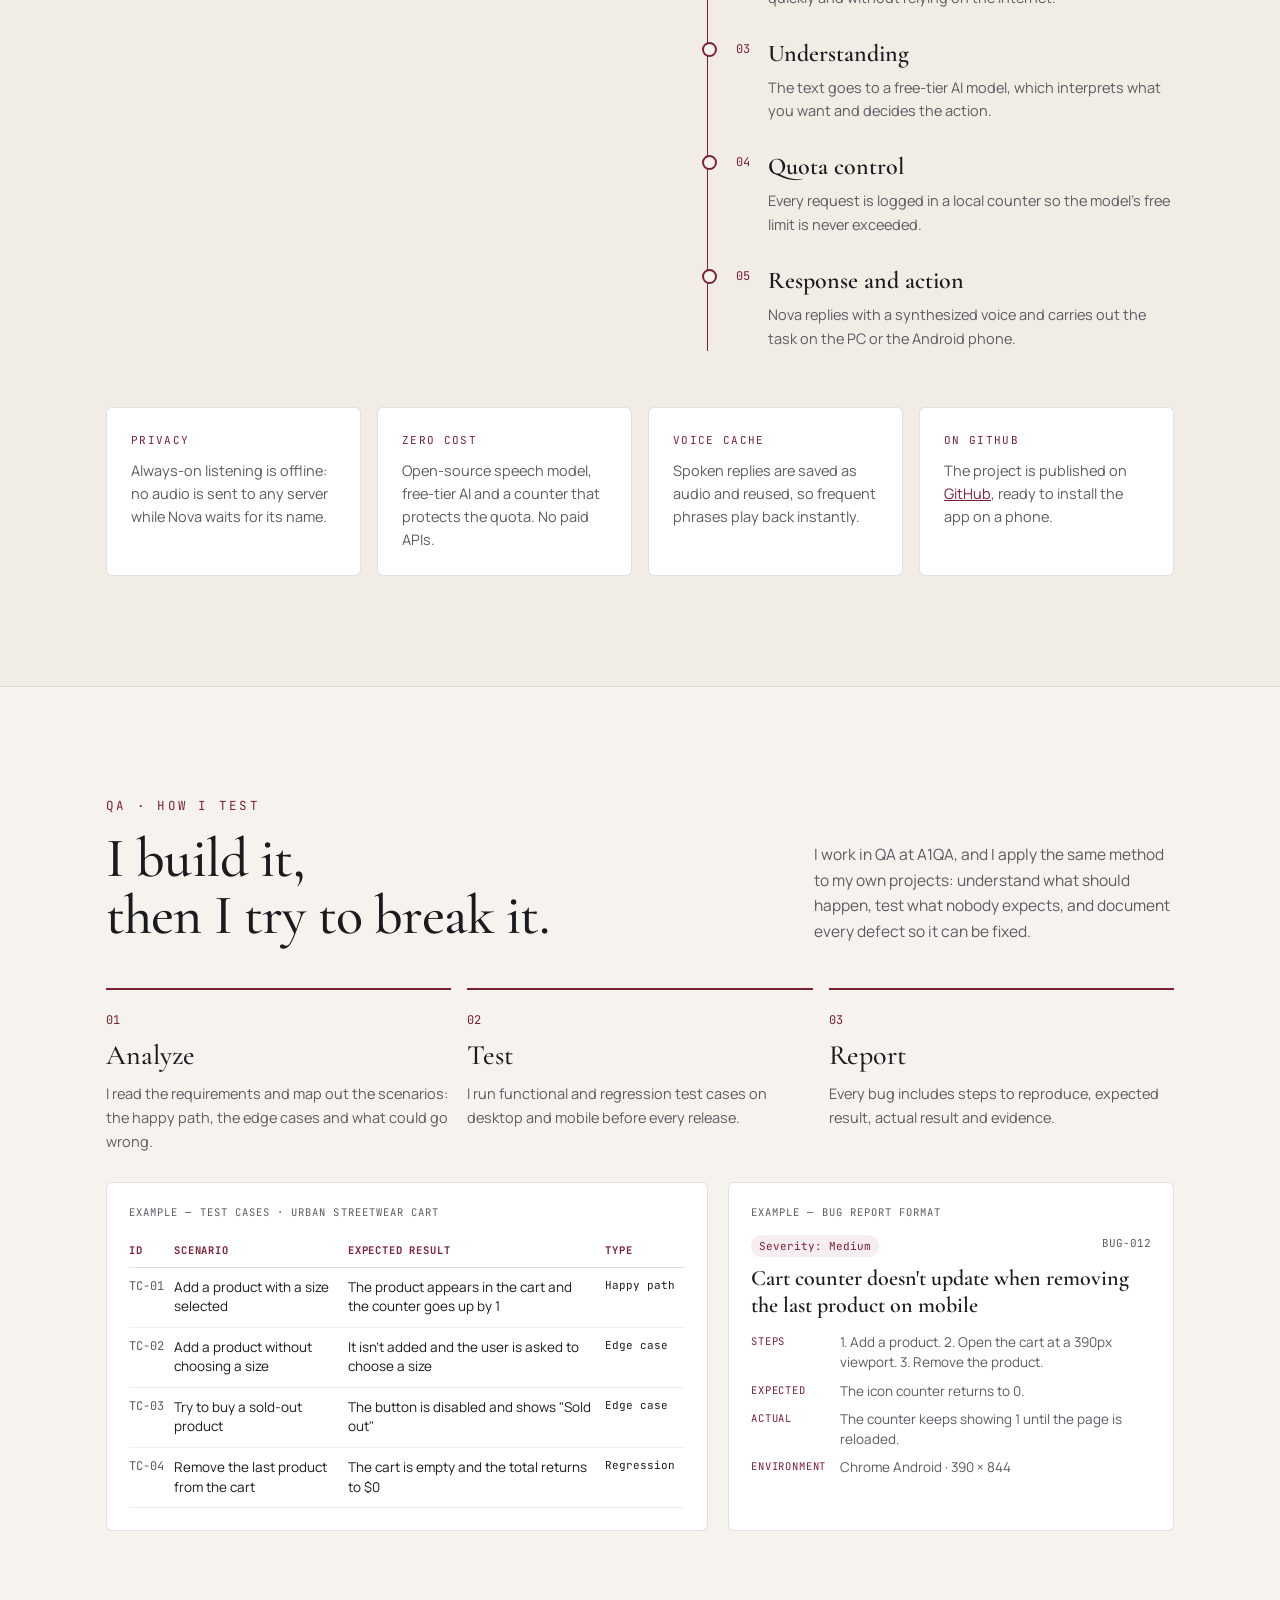
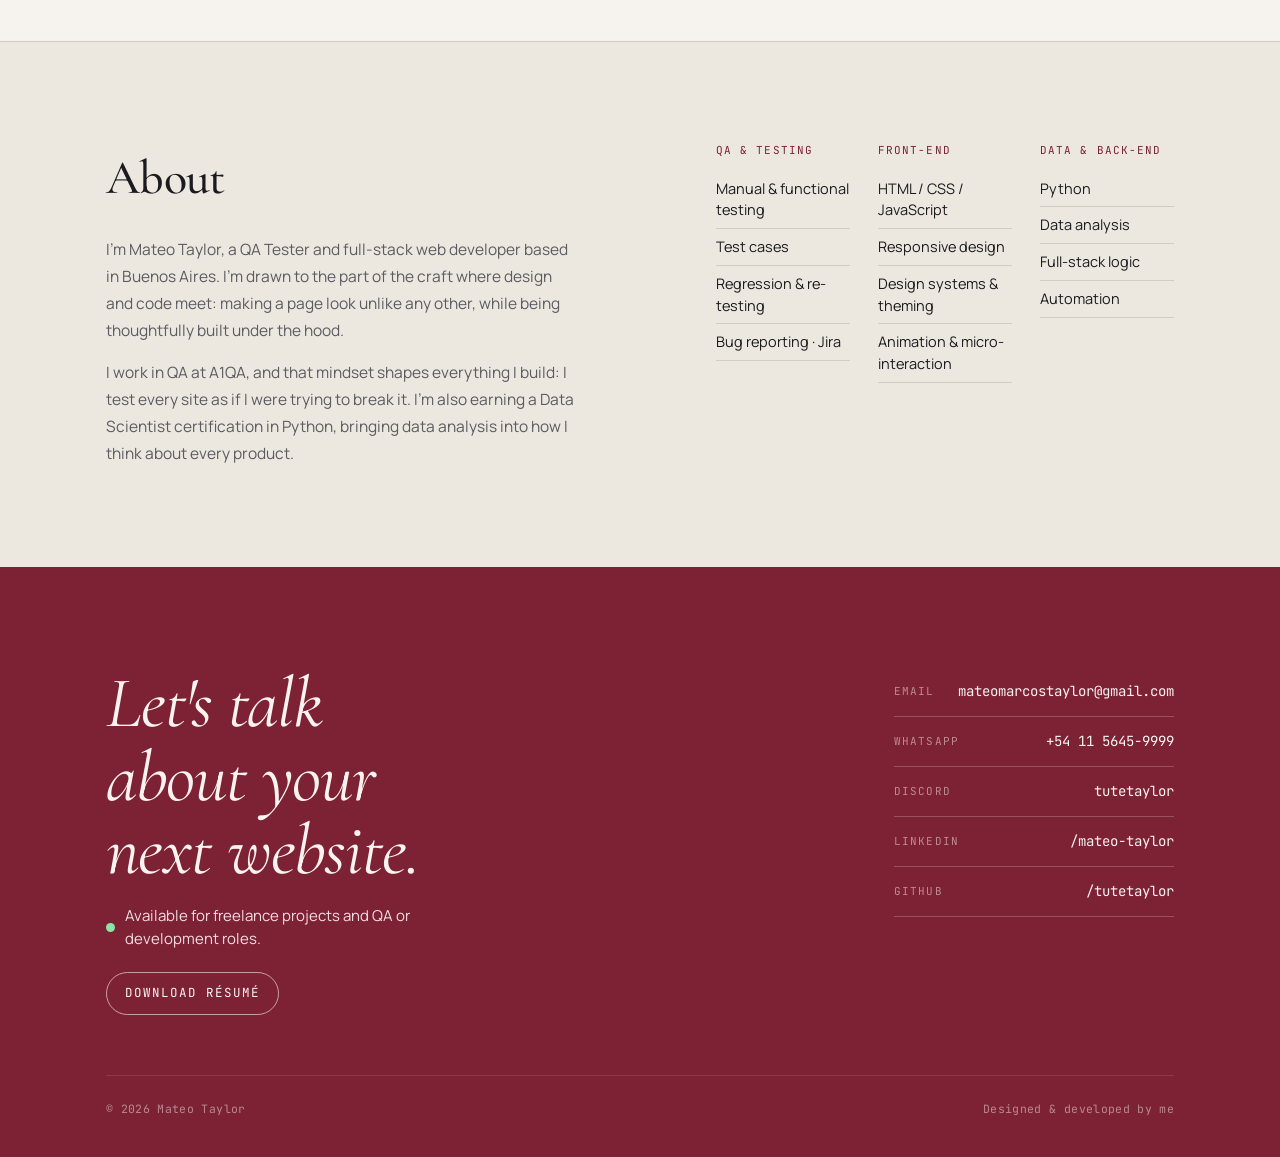
==== commit d5c3cd80: "Add files via upload" ====
--- a/index.html
+++ b/index.html
@@ -4,7 +4,16 @@
 <meta charset="UTF-8">
 <meta name="viewport" content="width=device-width, initial-scale=1.0">
 <title>Mateo Taylor — Portfolio</title>
-<meta name="description" content="Mateo Taylor — Desarrollador Web, Full-Stack &amp; Data Scientist. Portfolio de proyectos.">
+<meta name="description" content="Mateo Taylor — QA Tester y Desarrollador Web Full-Stack en Buenos Aires. Portfolio de proyectos.">
+<link rel="icon" href="img/favicon.svg" type="image/svg+xml">
+<meta property="og:type" content="website">
+<meta property="og:title" content="Mateo Taylor — Portfolio">
+<meta property="og:description" content="QA Tester y Desarrollador Web Full-Stack. Proyectos: Mollica e Moka, Urban Streetwear, L'Atelier Bistro, Codexa Studio y Nova.">
+<meta property="og:url" content="https://taylorsportafolio.netlify.app/">
+<meta property="og:image" content="https://taylorsportafolio.netlify.app/img/og.jpg">
+<meta property="og:image:width" content="1200"><meta property="og:image:height" content="630">
+<meta name="twitter:card" content="summary_large_image">
+<meta name="theme-color" content="#7c2234">
 <link rel="preconnect" href="https://fonts.googleapis.com">
 <link rel="preconnect" href="https://fonts.gstatic.com" crossorigin>
 <link href="https://fonts.googleapis.com/css2?family=Cormorant+Garamond:ital,wght@0,400;0,500;0,600;1,400;1,500&family=Manrope:wght@400;500;600&family=JetBrains+Mono:wght@400;500;600&display=swap" rel="stylesheet">
@@ -455,6 +464,60 @@
   .nova-cell{ background:#fff; border:1px solid var(--line); border-radius:6px; padding:24px; }
   .nova-cell .k{ font-family:var(--mono); font-size:11px; letter-spacing:0.12em; text-transform:uppercase; color:var(--accent); margin-bottom:10px; }
   .nova-cell p{ font-size:14.5px; line-height:1.6; color:var(--ink-soft); }
+
+  .lang-sw{ display:inline-flex; border:1px solid var(--line); border-radius:30px; padding:2px; margin-left:clamp(10px,2vw,22px); }
+  .lang-sw button{ font:inherit; font-family:var(--mono); font-size:11px; letter-spacing:0.08em; background:none; border:0; color:var(--ink-soft); padding:4px 10px; border-radius:30px; cursor:pointer; }
+  .lang-sw button[aria-pressed="true"]{ background:var(--accent); color:#f6f3ee; }
+  .nav-right{ display:flex; align-items:center; }
+
+  /* ---------- FOTO HERO ---------- */
+  .hero::before, .hero::after{ display:none; }
+  .hero-photo{ position:absolute; top:clamp(70px,9vw,110px); right:clamp(20px,6vw,80px); width:min(34vw,420px); aspect-ratio:3/4; margin:0; z-index:0; }
+  .hero-photo::before{ content:''; position:absolute; inset:-16px 16px 16px -16px; border:1px solid var(--brass); border-radius:240px 240px 4px 4px; opacity:0.7; }
+  .hero-photo img{ position:relative; width:100%; height:100%; object-fit:cover; object-position:50% 18%; border-radius:240px 240px 4px 4px; box-shadow:0 40px 80px -40px rgba(27,26,31,0.45); }
+  .hero .wrap{ position:static; }
+  .hero > .wrap > *:not(.hero-photo){ position:relative; z-index:1; }
+  .thesis{ max-width:min(46ch, 52vw); }
+  @media (max-width:860px){
+    .hero-photo{ position:relative; top:auto; right:auto; width:min(62vw,300px); margin:0 0 34px 16px; }
+    .thesis{ max-width:46ch; }
+  }
+  .hero-ctas{ display:flex; flex-wrap:wrap; gap:12px; align-items:center; }
+  .cv-btn{ font-family:var(--mono); font-size:12.5px; letter-spacing:0.08em; text-transform:uppercase; text-decoration:none;
+           color:var(--accent); border:1px solid var(--accent); padding:11px 18px; border-radius:40px; transition:background .2s, color .2s; }
+  .cv-btn:hover{ background:var(--accent); color:#f6f3ee; }
+  .cv-btn.light{ color:#fbf3ef; border-color:rgba(251,243,239,0.6); display:inline-block; margin-top:22px; }
+  .cv-btn.light:hover{ background:#fbf3ef; color:var(--accent); }
+  .avail{ margin-top:18px; font-size:15px; color:#f3dfe2; display:flex; align-items:center; gap:10px; max-width:34ch; }
+  .pulse{ width:9px; height:9px; border-radius:50%; background:#8be3a7; box-shadow:0 0 0 0 rgba(139,227,167,0.7); animation:pulse 2s infinite; flex:none; }
+  @keyframes pulse{ 70%{ box-shadow:0 0 0 9px rgba(139,227,167,0); } 100%{ box-shadow:0 0 0 0 rgba(139,227,167,0); } }
+  @media (prefers-reduced-motion:reduce){ .pulse{ animation:none; } }
+
+  /* ---------- QA ---------- */
+  .qa{ padding:clamp(64px,10vw,110px) 0; border-top:1px solid var(--line); background:var(--paper); }
+  .qa .case-eyebrow{ color:var(--accent); opacity:1; }
+  .qa-steps{ display:grid; grid-template-columns:repeat(auto-fit,minmax(220px,1fr)); gap:16px; margin-bottom:28px; }
+  .qa-steps > div{ border-top:2px solid var(--accent); padding-top:16px; }
+  .qa-steps .n{ font-family:var(--mono); font-size:12px; color:var(--accent); }
+  .qa-steps b{ display:block; font-family:var(--serif); font-size:28px; font-weight:500; margin:4px 0 6px; }
+  .qa-steps p{ font-size:14.5px; line-height:1.65; color:var(--ink-soft); }
+  .qa-demo{ display:grid; grid-template-columns:1.35fr 1fr; gap:20px; }
+  @media (max-width:900px){ .qa-demo{ grid-template-columns:1fr; } }
+  .qa-table, .qa-bug{ background:#fff; border:1px solid var(--line); border-radius:6px; padding:22px; overflow-x:auto; }
+  .qa-label{ font-family:var(--mono); font-size:10.5px; letter-spacing:0.1em; text-transform:uppercase; color:var(--ink-soft); margin-bottom:14px; }
+  .qa table{ width:100%; border-collapse:collapse; font-size:13.5px; min-width:480px; }
+  .qa th{ text-align:left; font-family:var(--mono); font-size:10.5px; letter-spacing:0.08em; text-transform:uppercase; color:var(--accent); padding:8px 10px 8px 0; border-bottom:1px solid var(--line); }
+  .qa td{ padding:10px 10px 10px 0; border-bottom:1px solid var(--line-soft); vertical-align:top; line-height:1.45; }
+  .qa td:first-child{ font-family:var(--mono); font-size:12px; color:var(--ink-soft); white-space:nowrap; }
+  .qa td:last-child{ font-family:var(--mono); font-size:11px; white-space:nowrap; }
+  .bug-head{ display:flex; justify-content:space-between; font-family:var(--mono); font-size:11px; color:var(--ink-soft); margin-bottom:8px; }
+  .sev{ background:var(--accent-soft); color:var(--accent); padding:3px 8px; border-radius:20px; }
+  .qa-bug h3{ font-family:var(--serif); font-size:22px; font-weight:600; line-height:1.2; margin-bottom:14px; }
+  .qa-bug dl{ display:grid; grid-template-columns:auto 1fr; gap:8px 14px; font-size:13.5px; line-height:1.5; }
+  .qa-bug dt{ font-family:var(--mono); font-size:10.5px; letter-spacing:0.08em; text-transform:uppercase; color:var(--accent); padding-top:2px; }
+  .qa-bug dd{ color:var(--ink-soft); }
+  .skills-cols{ grid-template-columns:repeat(3,1fr); }
+  @media (max-width:560px){ .skills-cols{ grid-template-columns:1fr 1fr; } }
 </style>
 </head>
 <body>
@@ -462,21 +525,24 @@
 <header class="site">
   <div class="nav">
     <div class="nav-mark"><span class="dot"></span>MATEO TAYLOR</div>
-    <nav class="nav-links">
+    <div class="nav-right"><nav class="nav-links">
       <a href="#trabajo">Trabajo</a>
       <a href="#nova">Nova</a>
+      <a href="#qa">QA</a>
       <a href="#sobre-mi">Sobre mí</a>
       <a href="#contacto">Contacto</a>
     </nav>
+    <div class="lang-sw" role="group" aria-label="Idioma / Language"><button type="button" data-lang="es" aria-pressed="true">ES</button><button type="button" data-lang="en" aria-pressed="false">EN</button></div></div>
   </div>
 </header>
 
 <section class="hero">
   <div class="wrap">
+    <figure class="hero-photo"><img src="img/mateo.webp" width="900" height="1200" alt="Mateo Taylor" fetchpriority="high"></figure>
     <div class="eyebrow">Portfolio — Buenos Aires, Argentina</div>
     <h1 class="name">Mateo<br><em>Taylor</em></h1>
     <div class="roles">
-      <span>Desarrollador Web</span><span>Full&#8209;Stack</span><span>Data Scientist</span>
+      <span>QA Tester</span><span>Desarrollador Web</span><span>Full&#8209;Stack</span>
     </div>
     <p class="thesis">Diseño y construyo sitios que se sostienen solos: prolijos por dentro, rápidos, y con una identidad visual pensada para cada marca en particular. Estos proyectos aplican el mismo criterio a mundos completamente distintos — de una pizzería a un estudio propio, de una tienda de ropa a un asistente de voz.</p>
 
@@ -488,9 +554,10 @@
         <div class="row"><b>CDX — 04</b><span class="fill"></span><span>Codexa Studio</span></div>
         <div class="row"><b>NOV — 05</b><span class="fill"></span><span>Nova · asistente de voz</span></div>
       </div>
+      <div class="hero-ctas"><a class="cv-btn" data-cv href="cv/Mateo_Taylor_CV.pdf" download>Descargar CV</a>
       <a href="#trabajo" class="scroll-cta">Ver el trabajo
         <svg viewBox="0 0 24 24" fill="none" stroke="currentColor" stroke-width="2"><path d="M12 4v16m0 0l-6-6m6 6l6-6"/></svg>
-      </a>
+      </a></div>
     </div>
   </div>
 </section>
@@ -532,16 +599,16 @@
 
         <div class="reveal">
           <div class="plate">
-            <div class="plate-frame"><img src="[data-uri]" alt="Mollica e Moka — hero de la landing con cuenta regresiva y cita del fundador"></div>
+            <div class="plate-frame"><img src="img/mollica-inicio.webp" width="1400" height="875" loading="lazy" decoding="async" alt="Mollica e Moka — hero de la landing con cuenta regresiva y cita del fundador"></div>
             <div class="plate-cap"><span>Plate 01 — Inicio</span><span>Desktop</span></div>
           </div>
           <div class="plate-row uneven">
             <div class="plate">
-              <div class="plate-frame"><img src="[data-uri]" alt="Mollica e Moka — sección de menú con tarjetas de producto"></div>
+              <div class="plate-frame"><img src="img/mollica-menu.webp" width="1400" height="875" loading="lazy" decoding="async" alt="Mollica e Moka — sección de menú con tarjetas de producto"></div>
               <div class="plate-cap"><span>Plate 02 — Menú</span><span>Desktop</span></div>
             </div>
             <div class="plate">
-              <div class="plate-frame"><img src="[data-uri]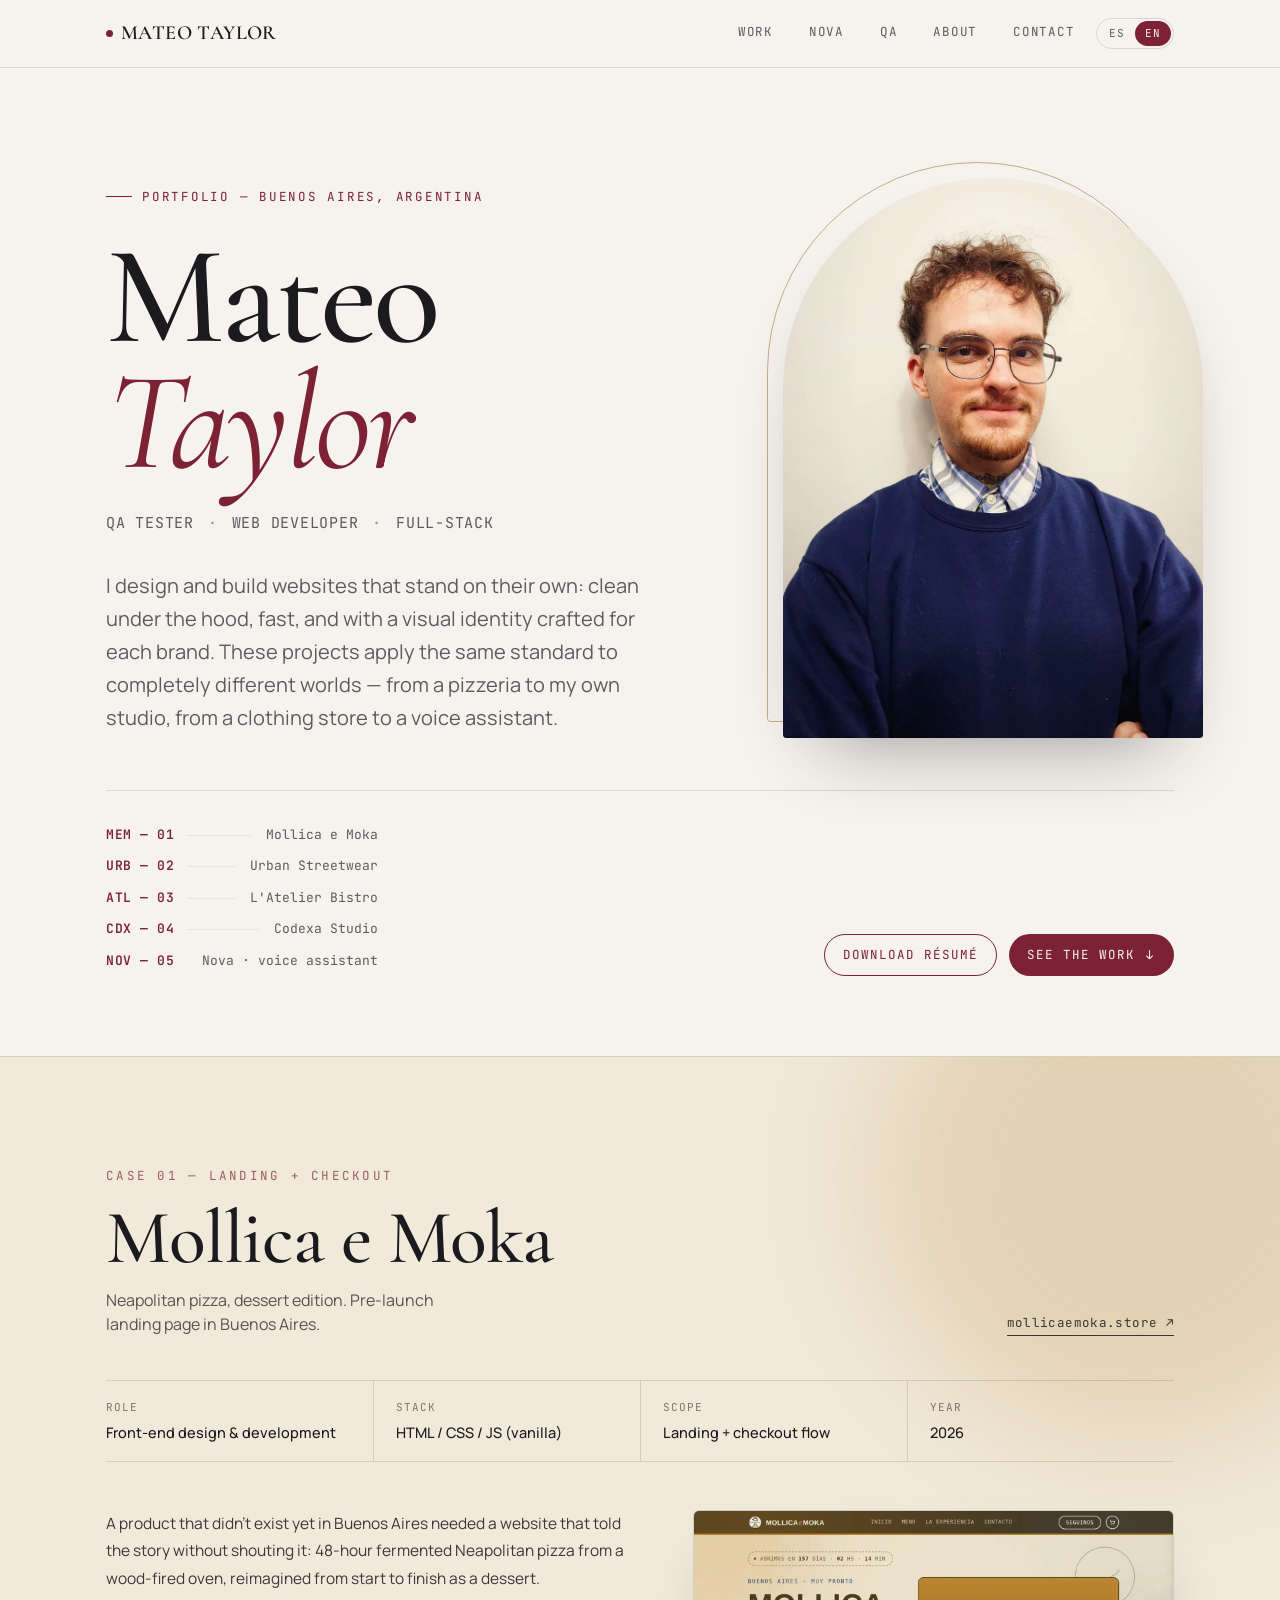
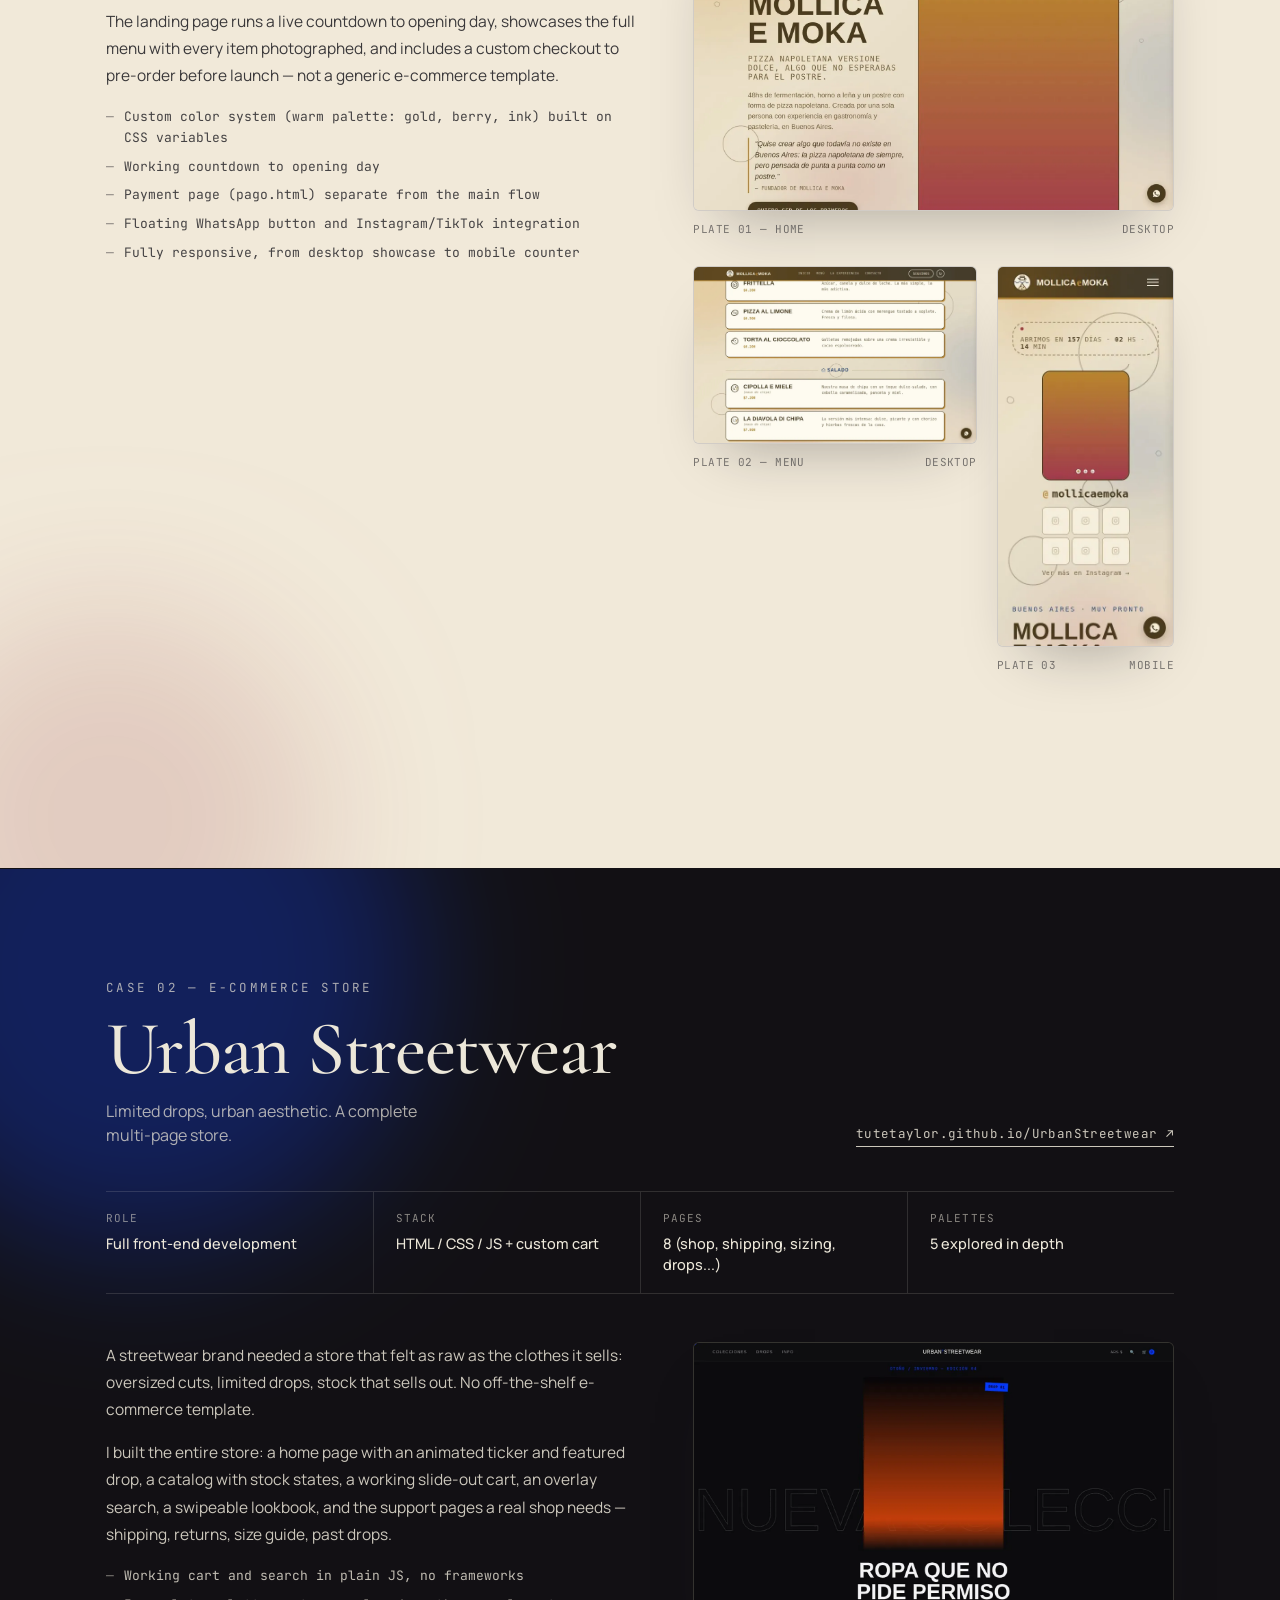
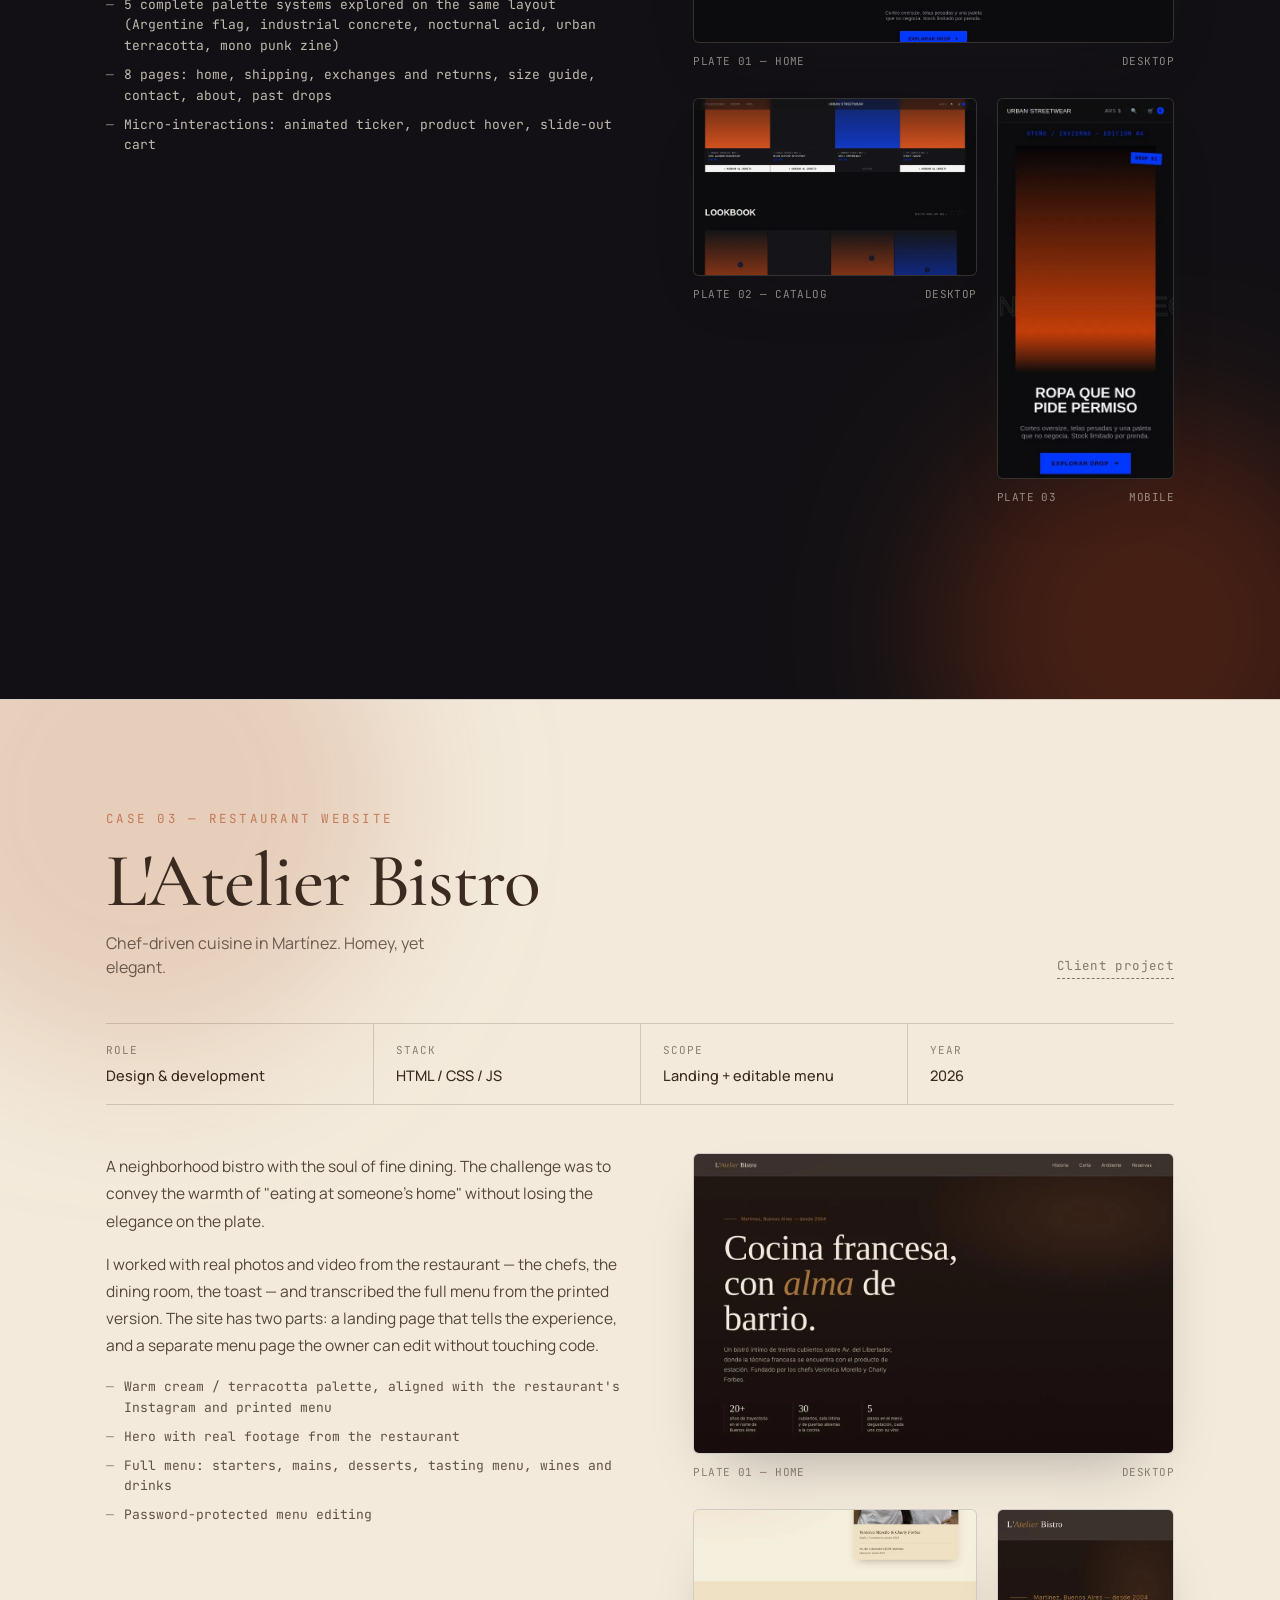
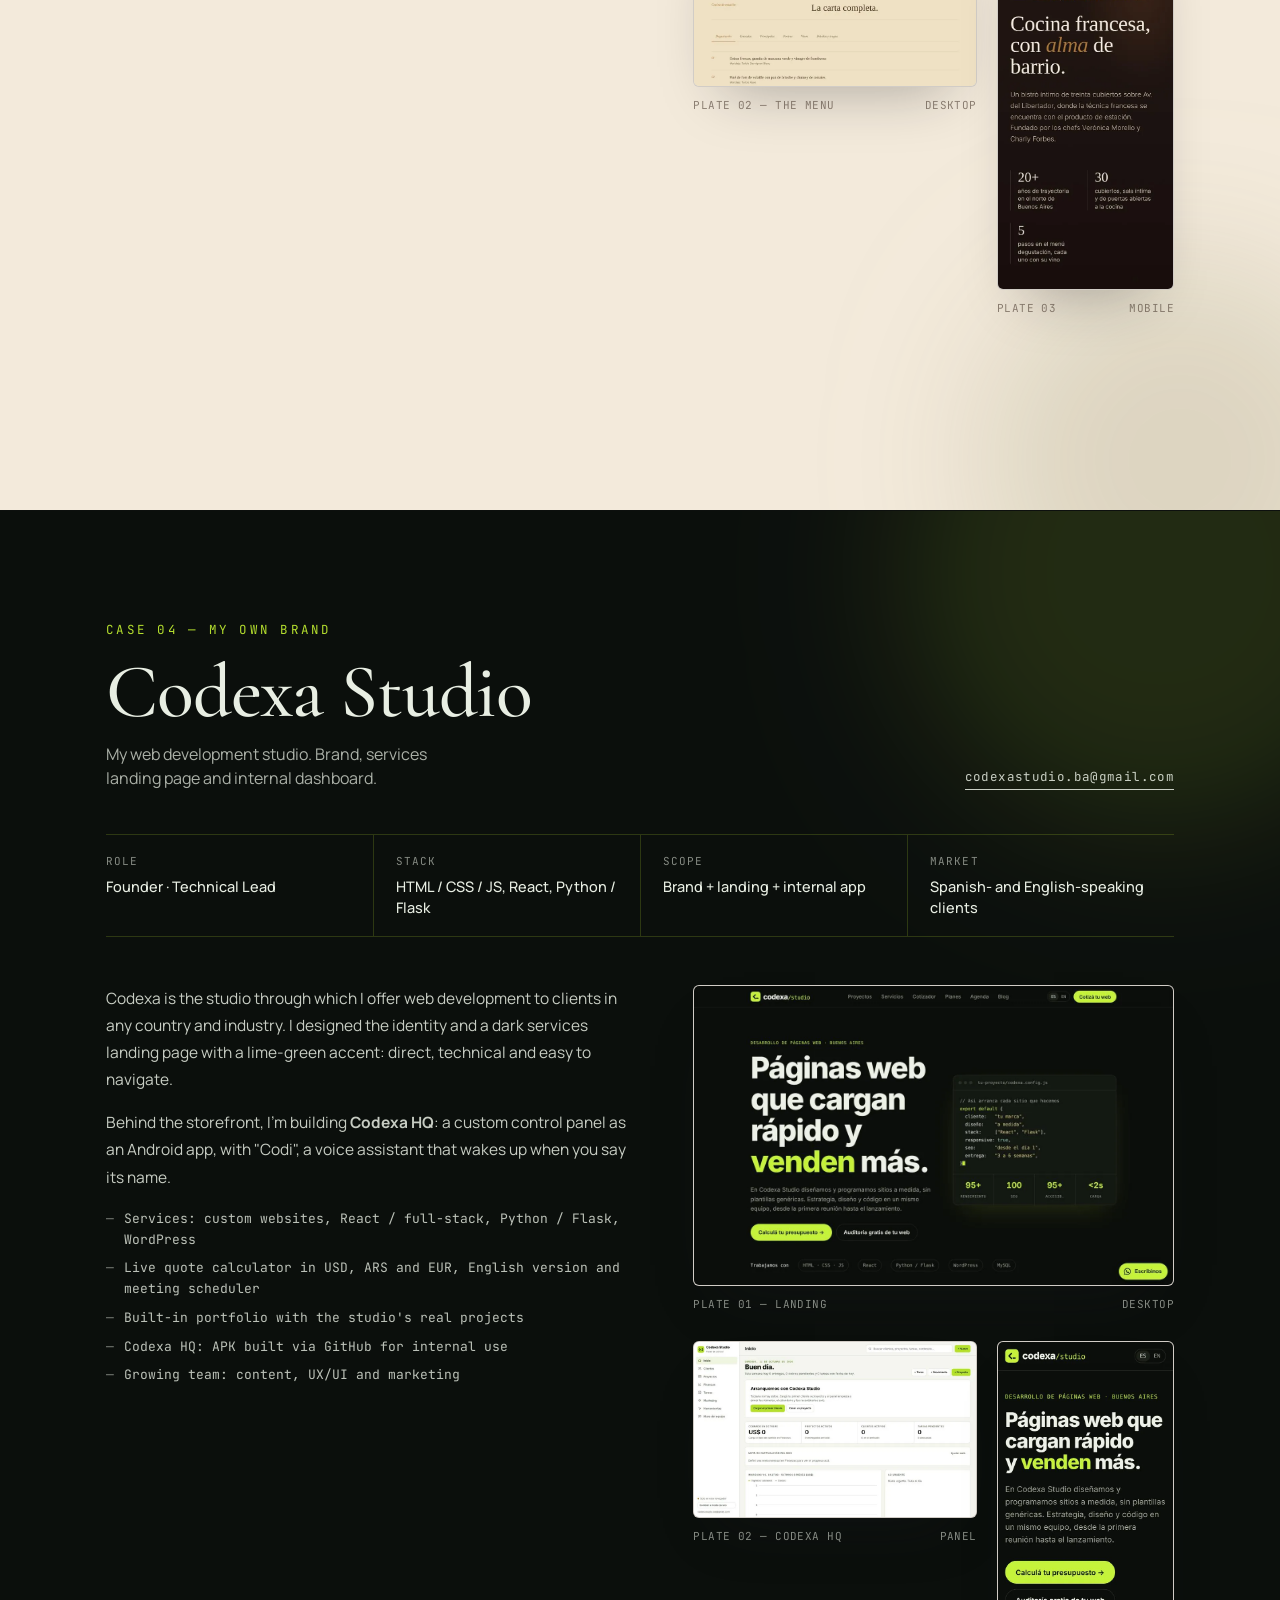
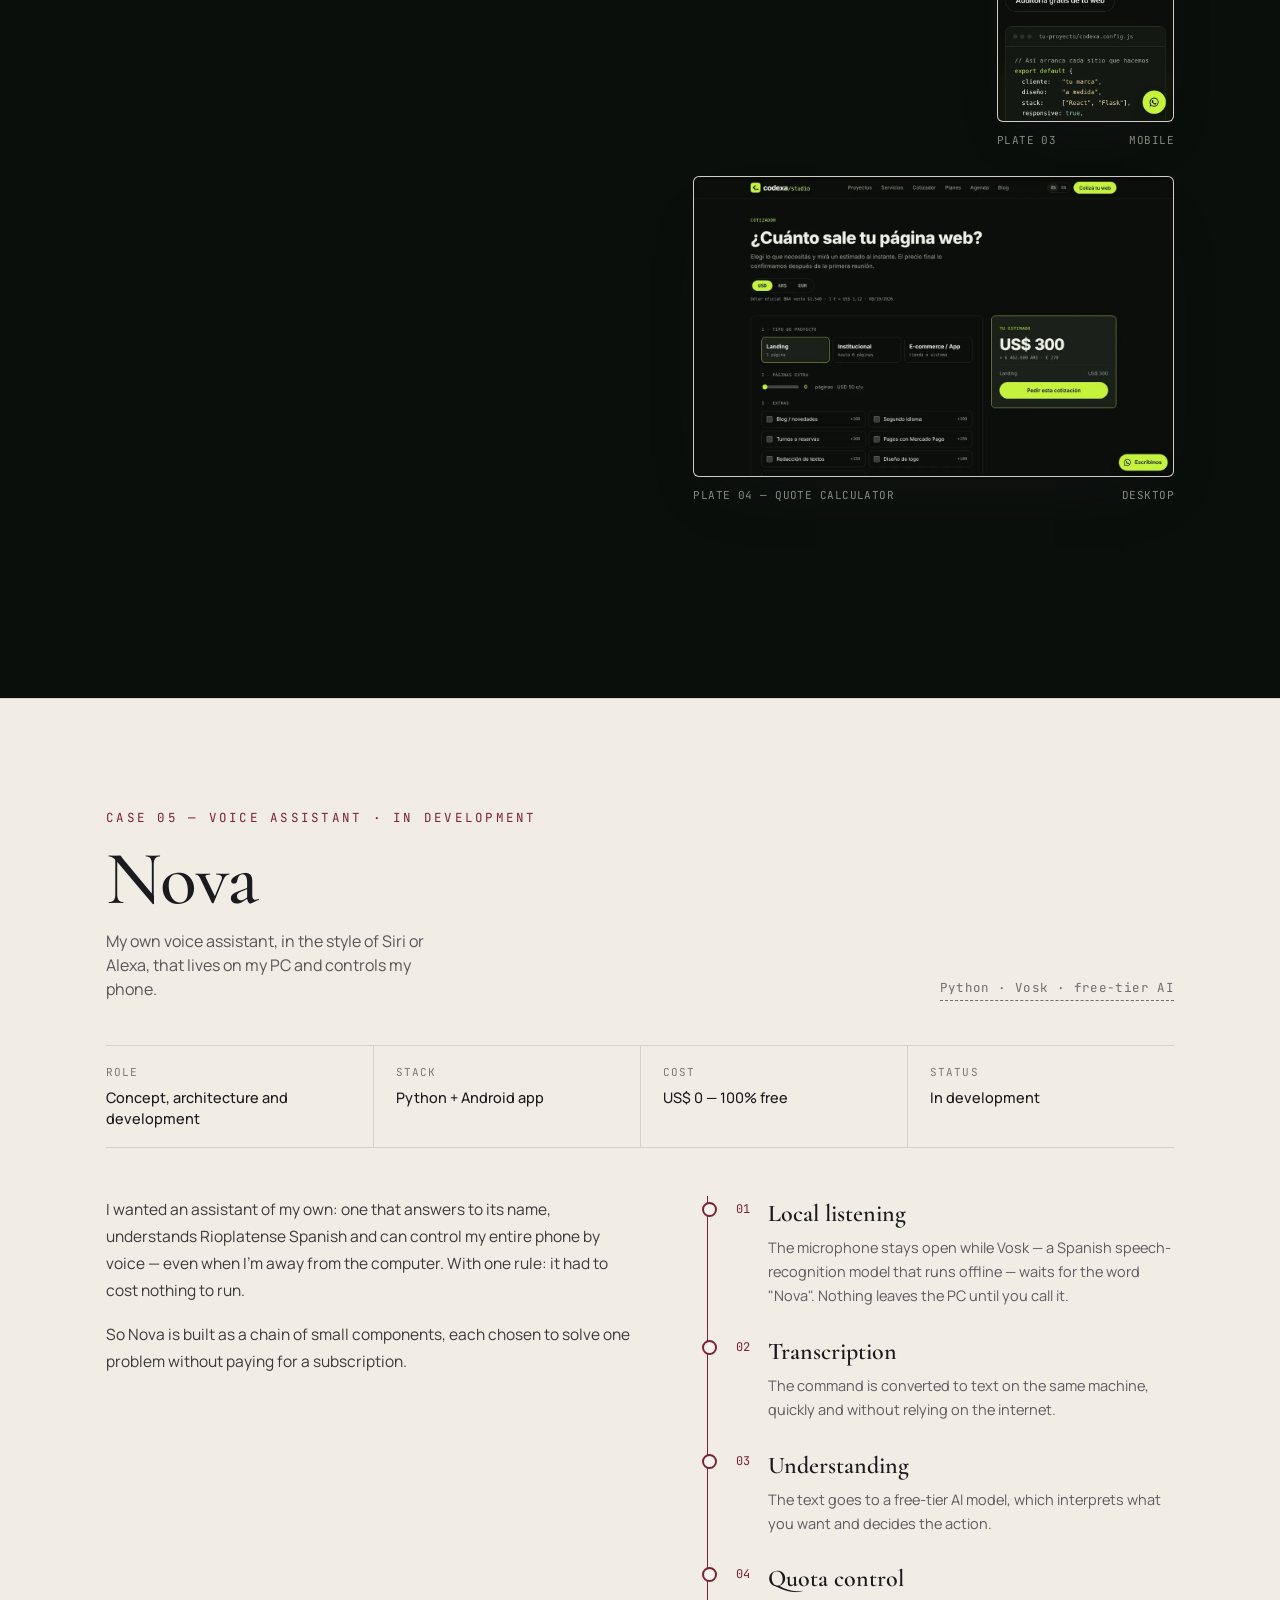
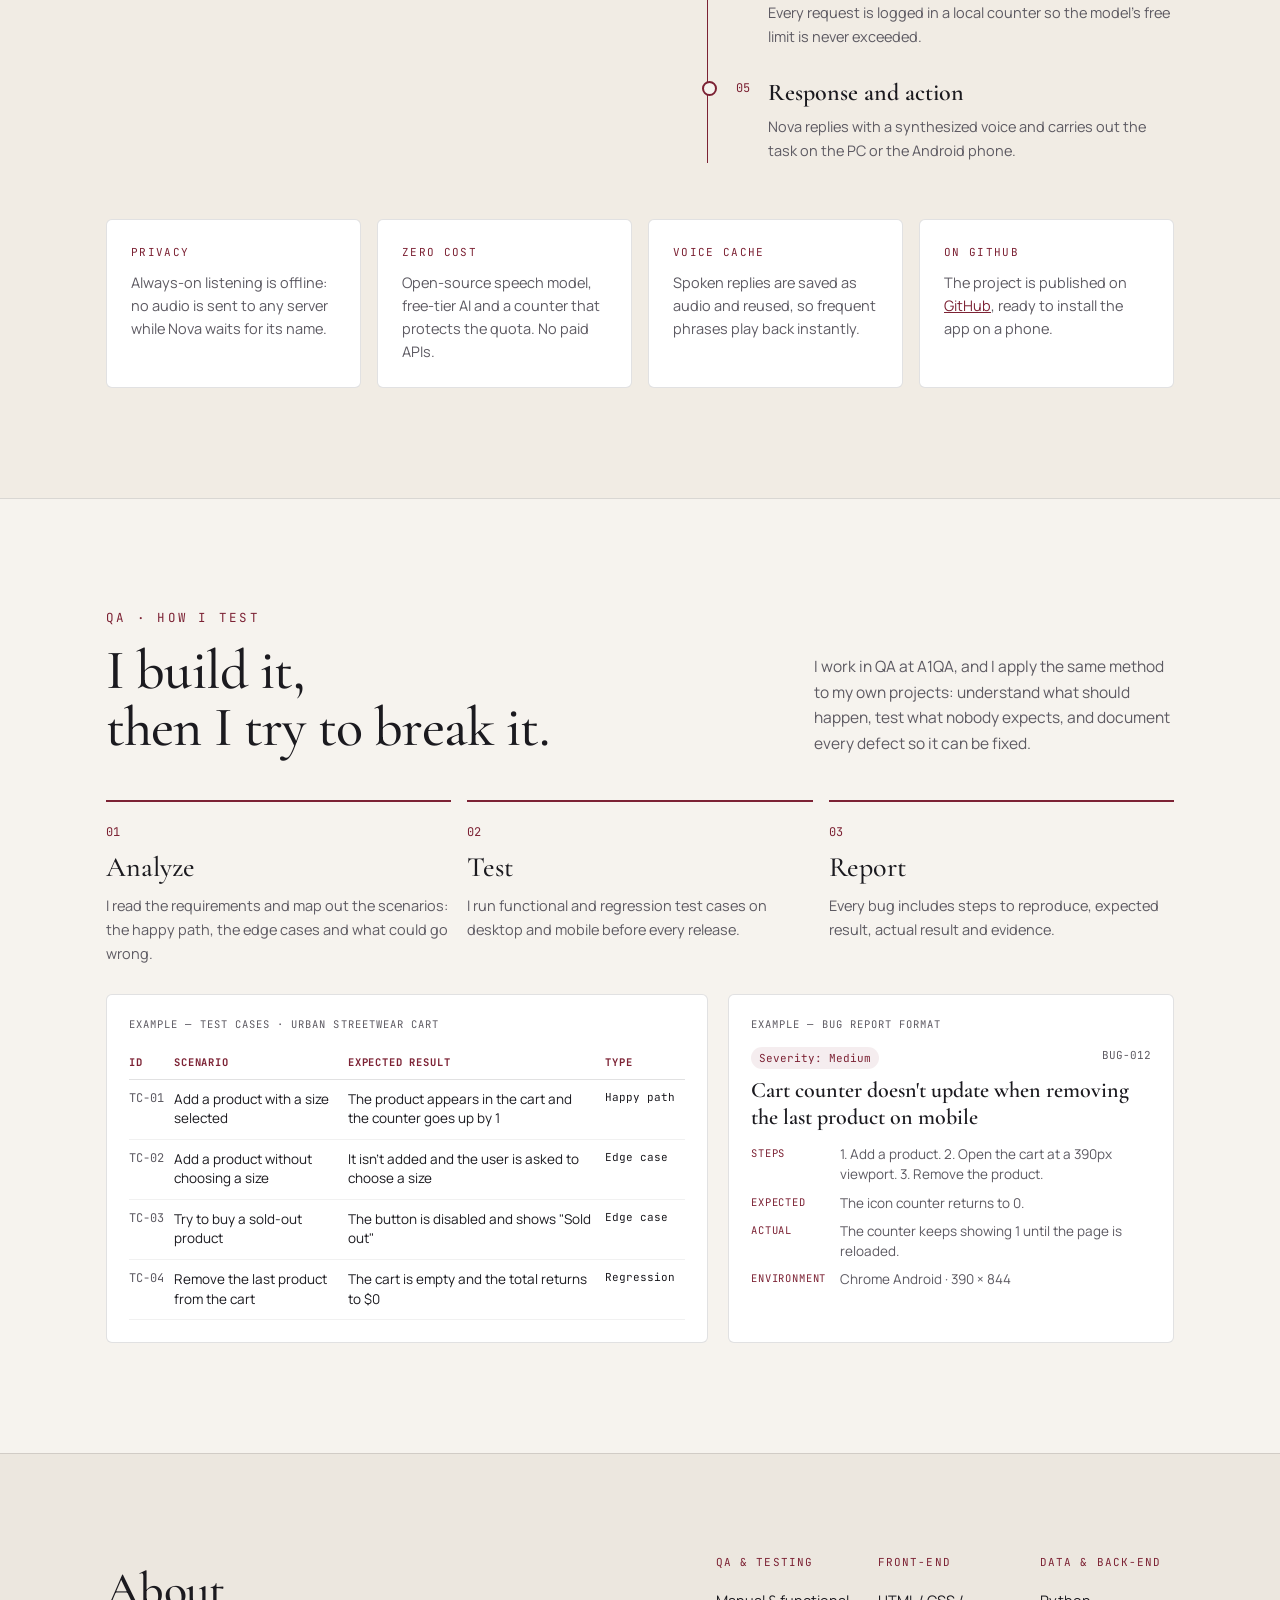
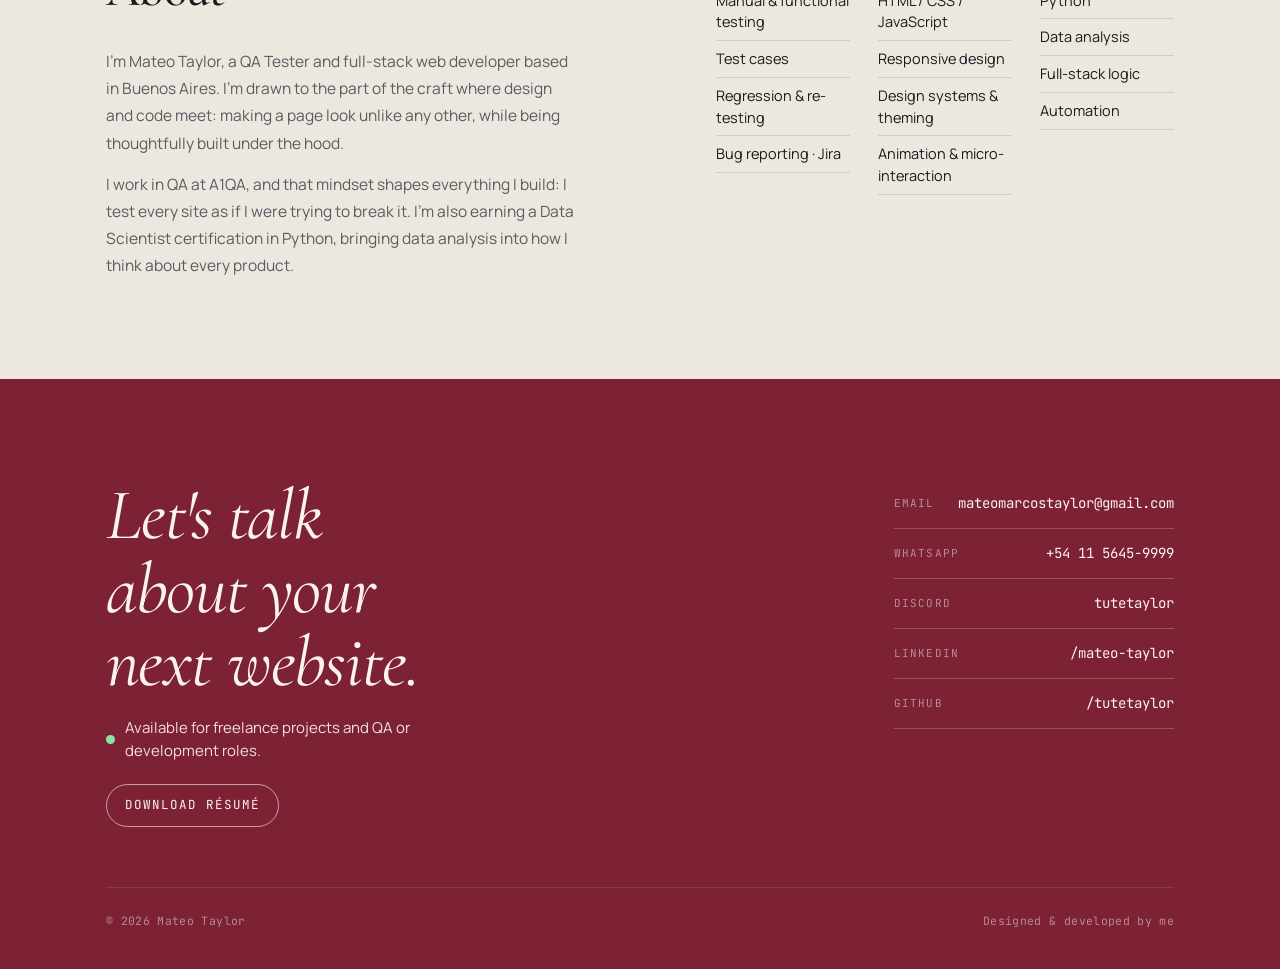
==== commit c1248c64: "Add files via upload" ====
--- a/index.html
+++ b/index.html
@@ -52,7 +52,7 @@
     -webkit-font-smoothing:antialiased;
     overflow-x:hidden;
   }
-  img{display:block; max-width:100%;}
+  img{display:block; max-width:100%; height:auto;}
   a{color:inherit;}
 
   ::selection{ background:var(--accent); color:var(--paper); }
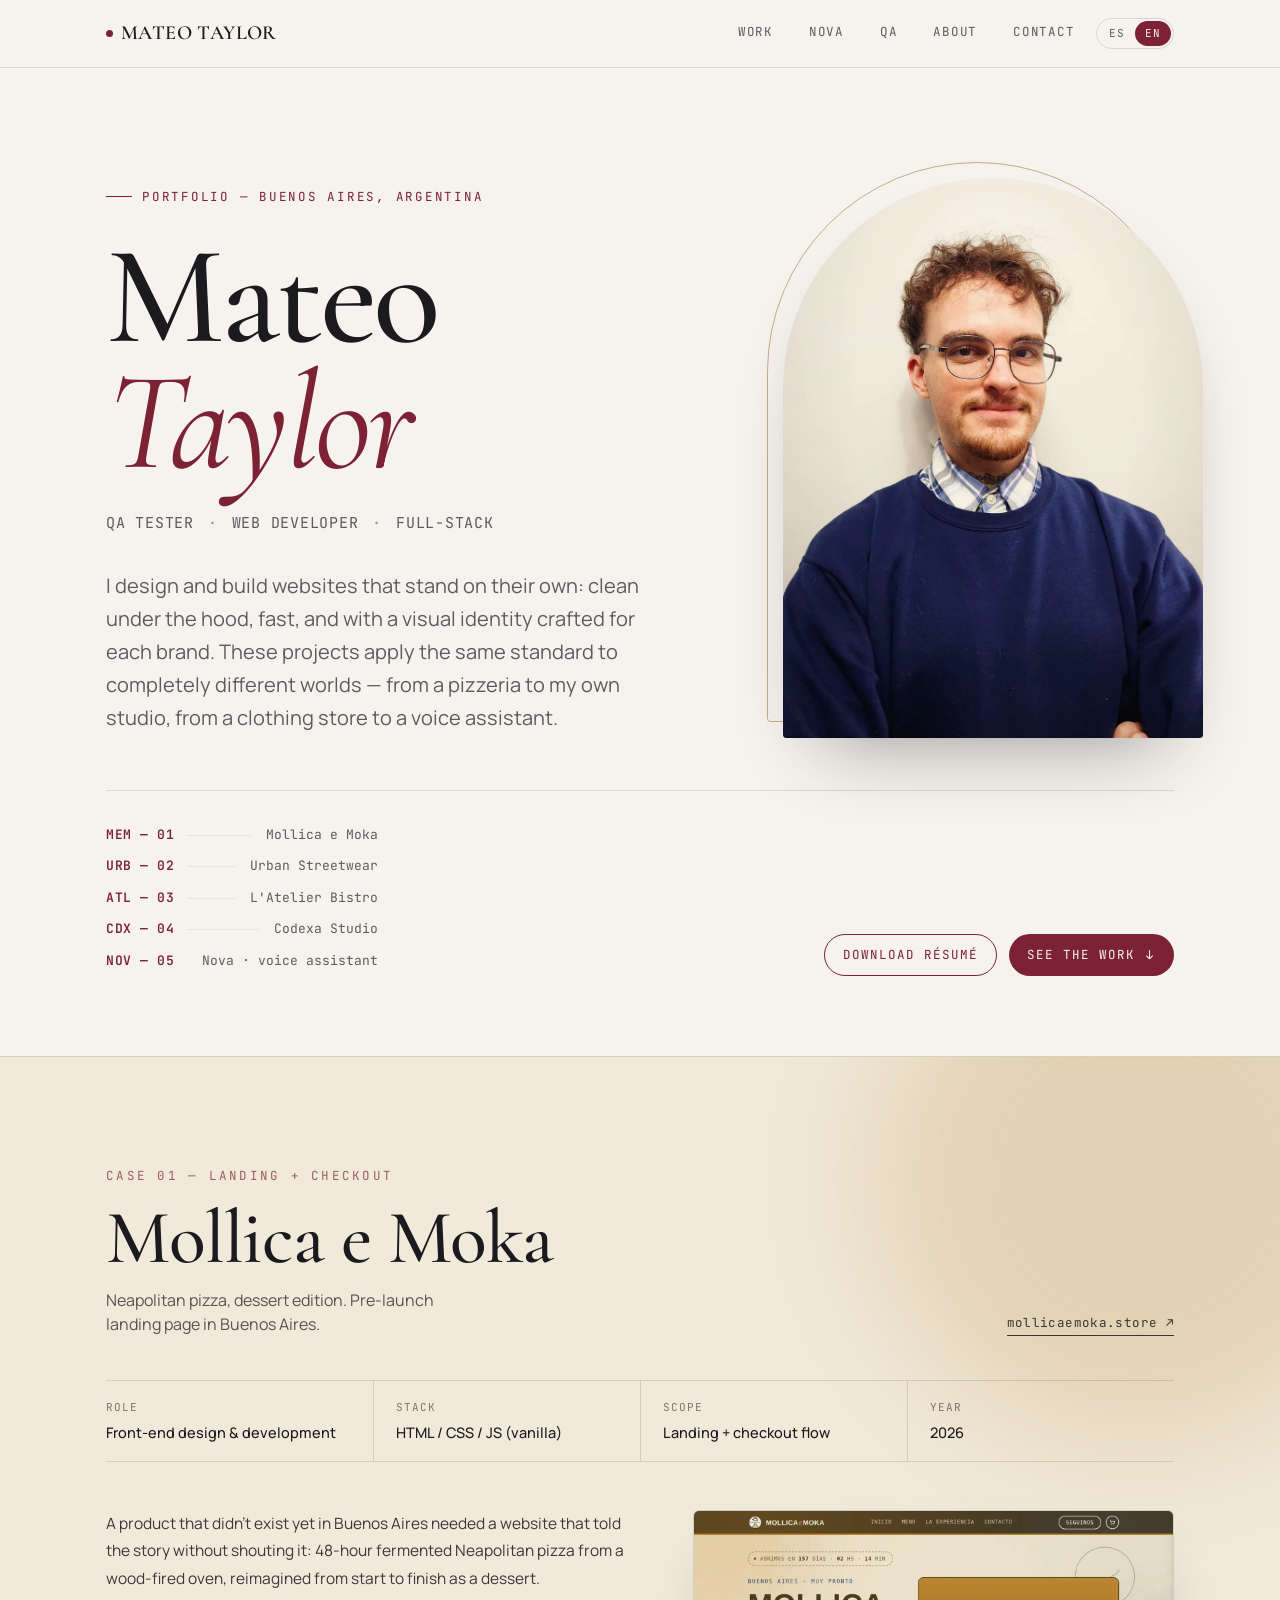
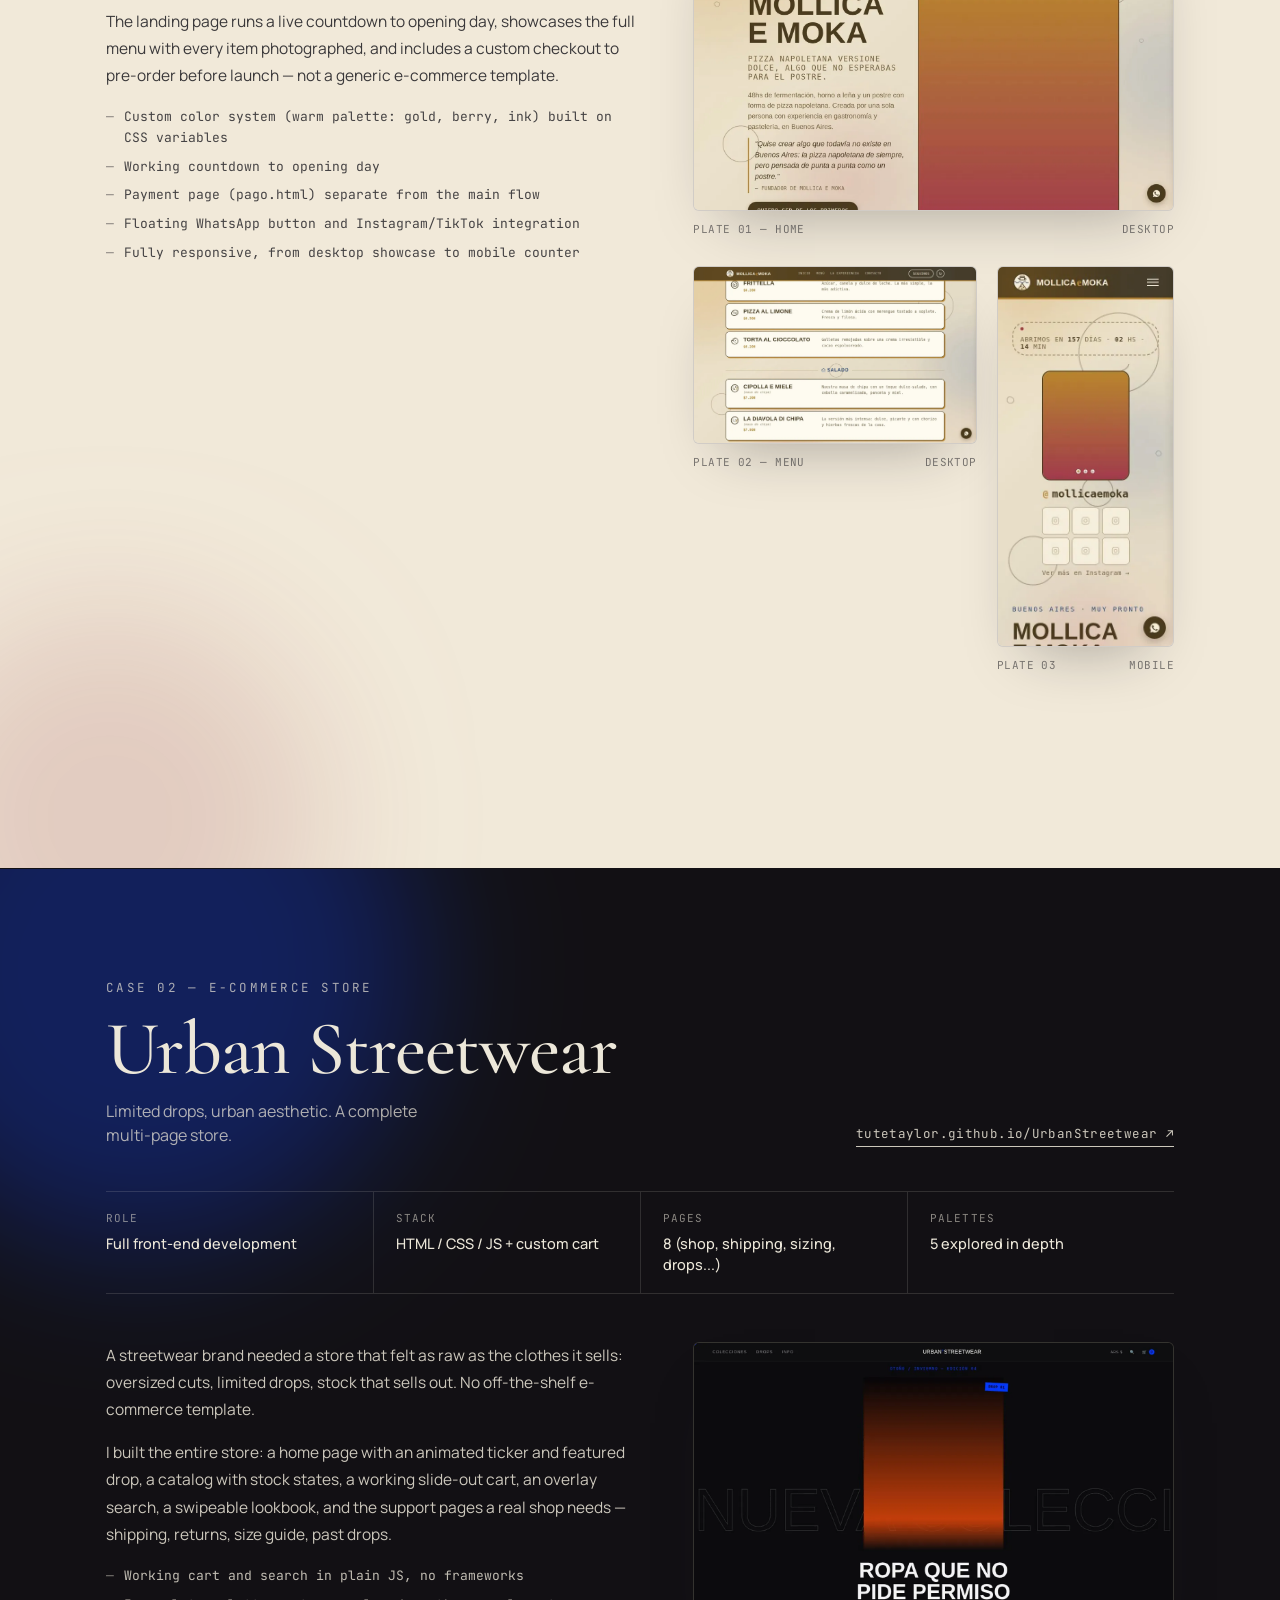
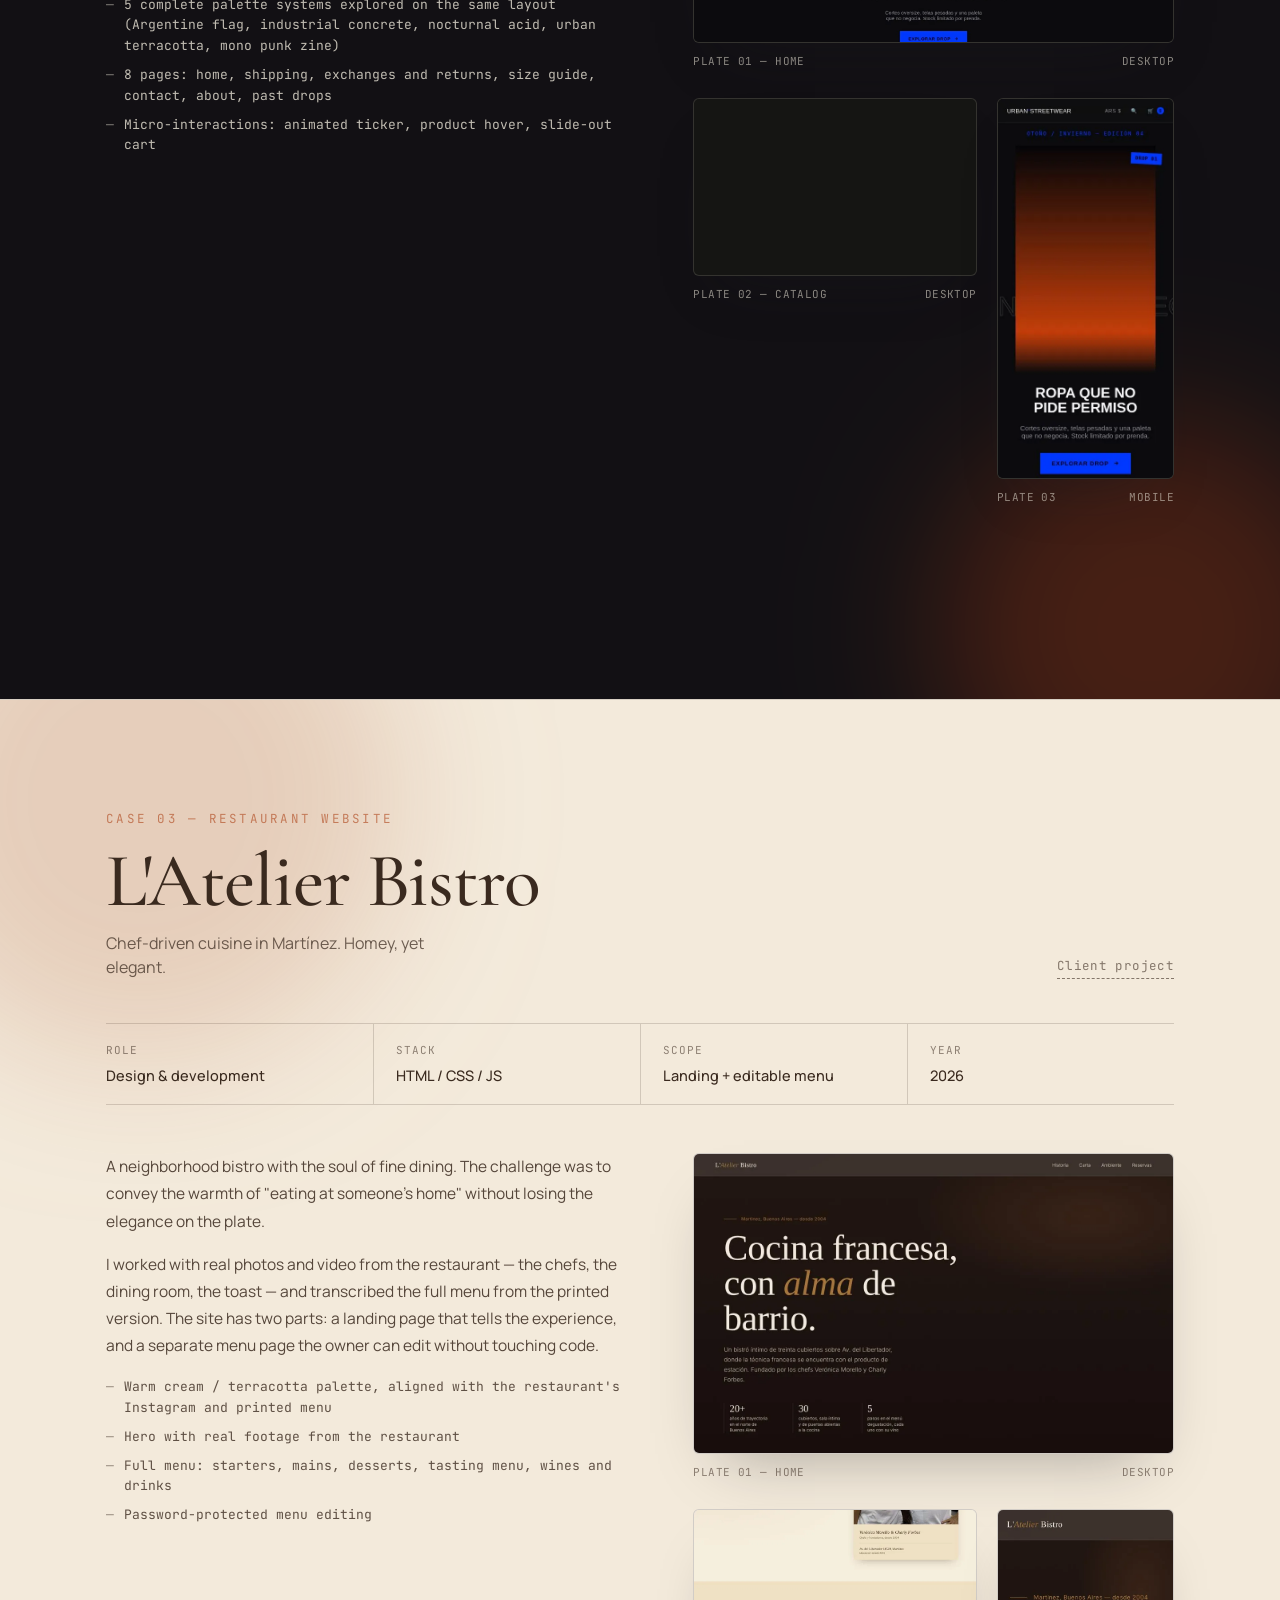
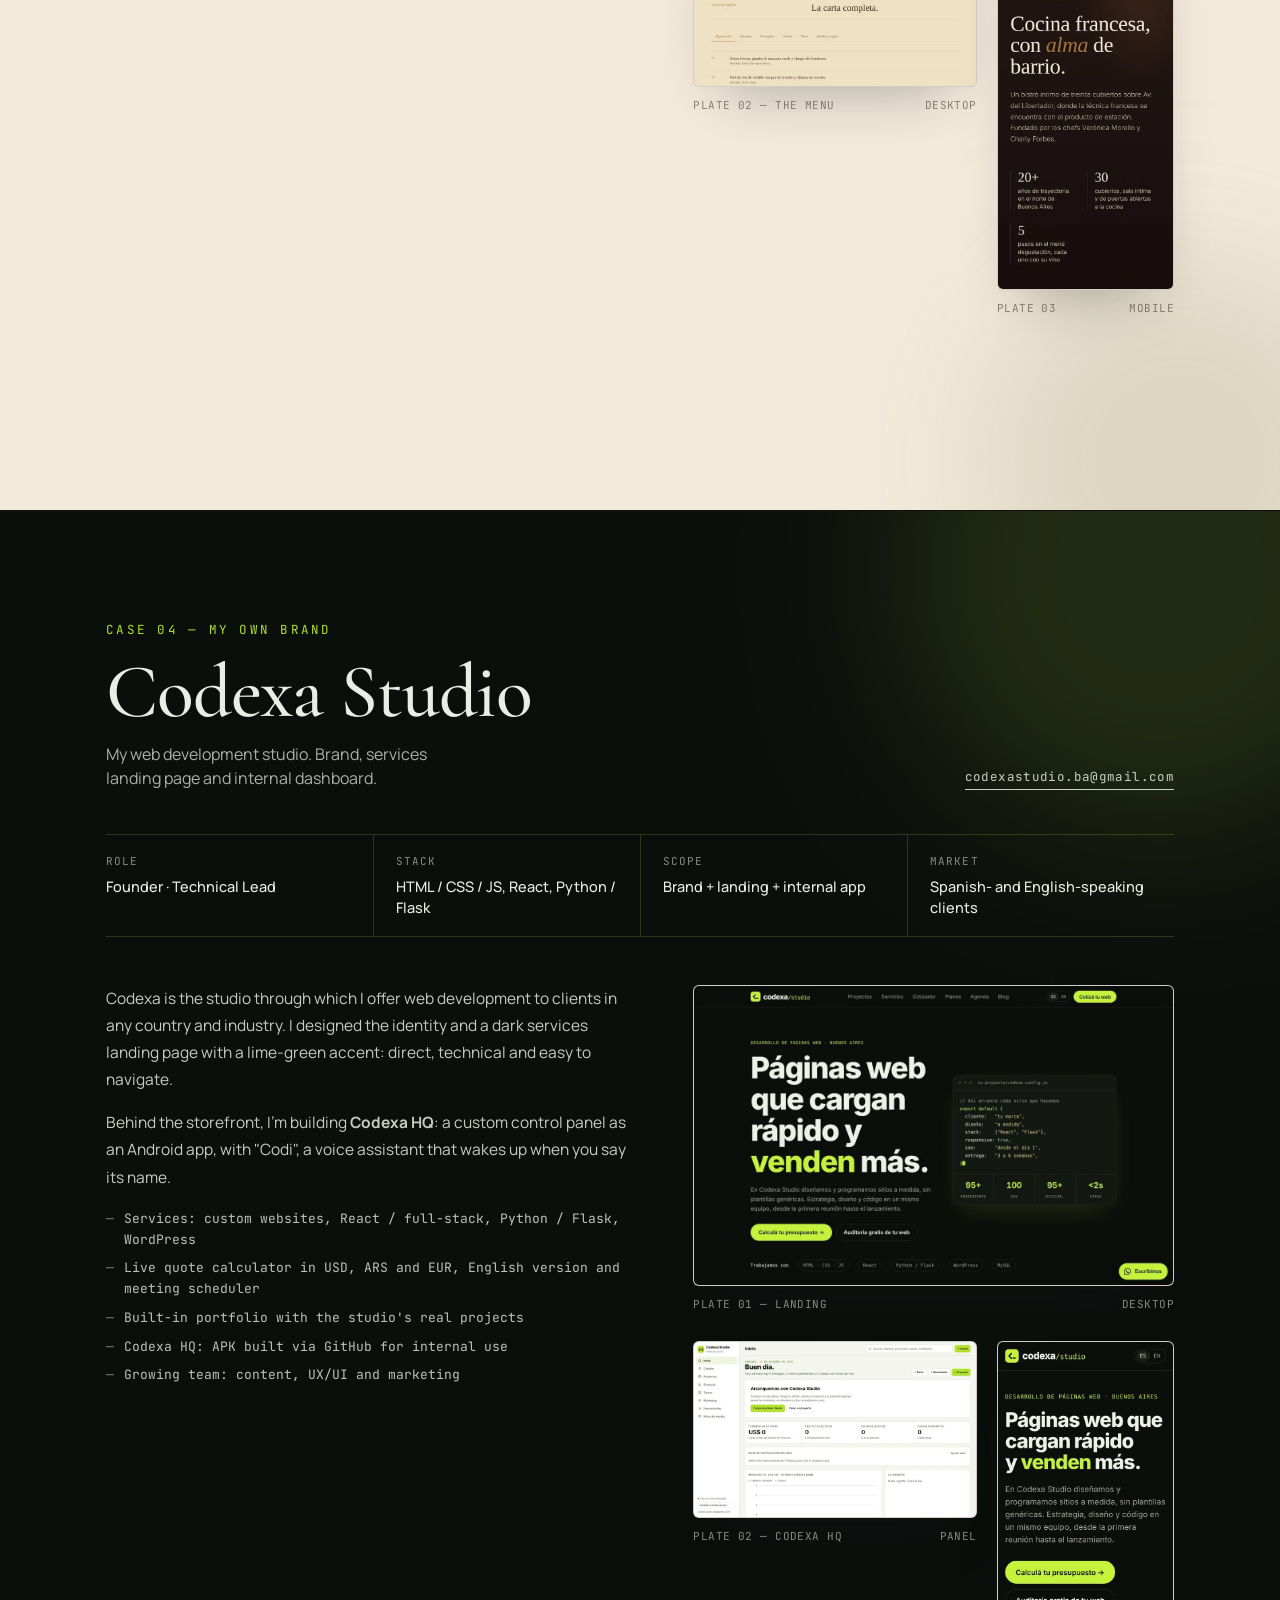
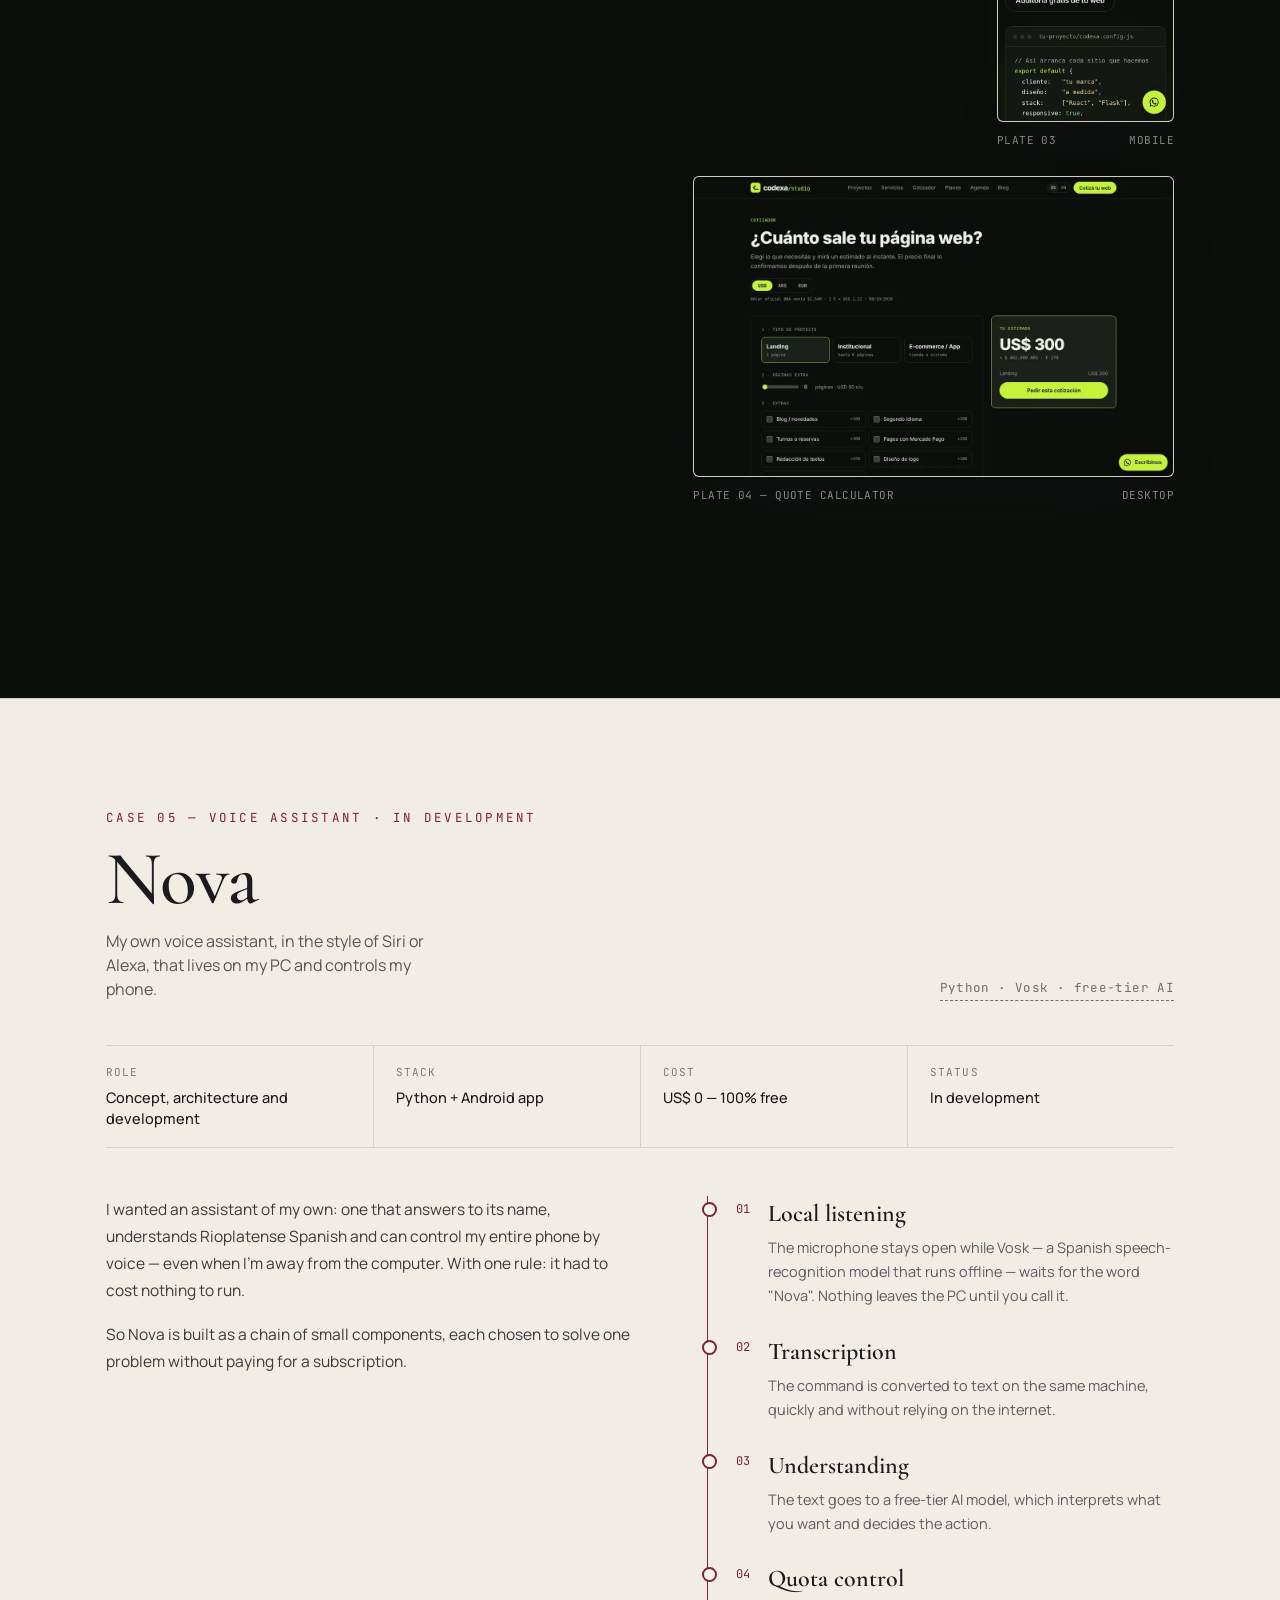
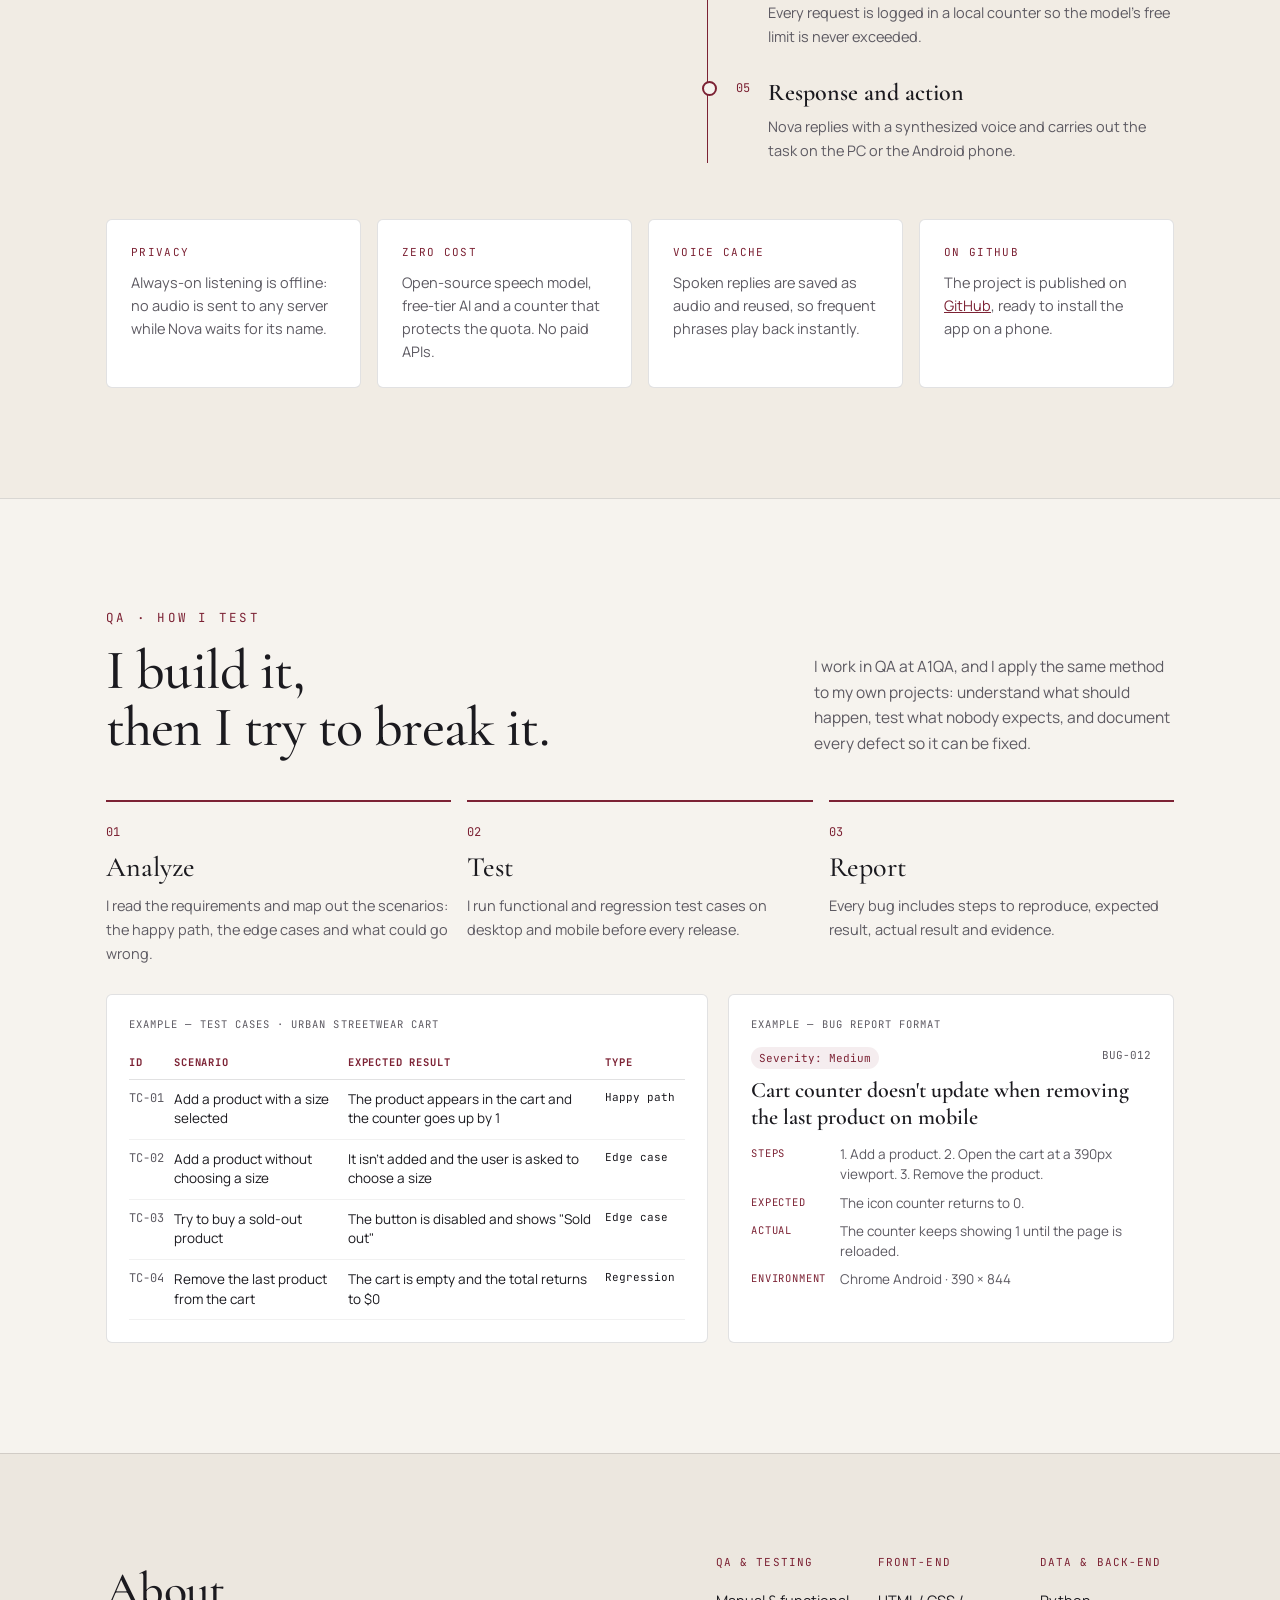
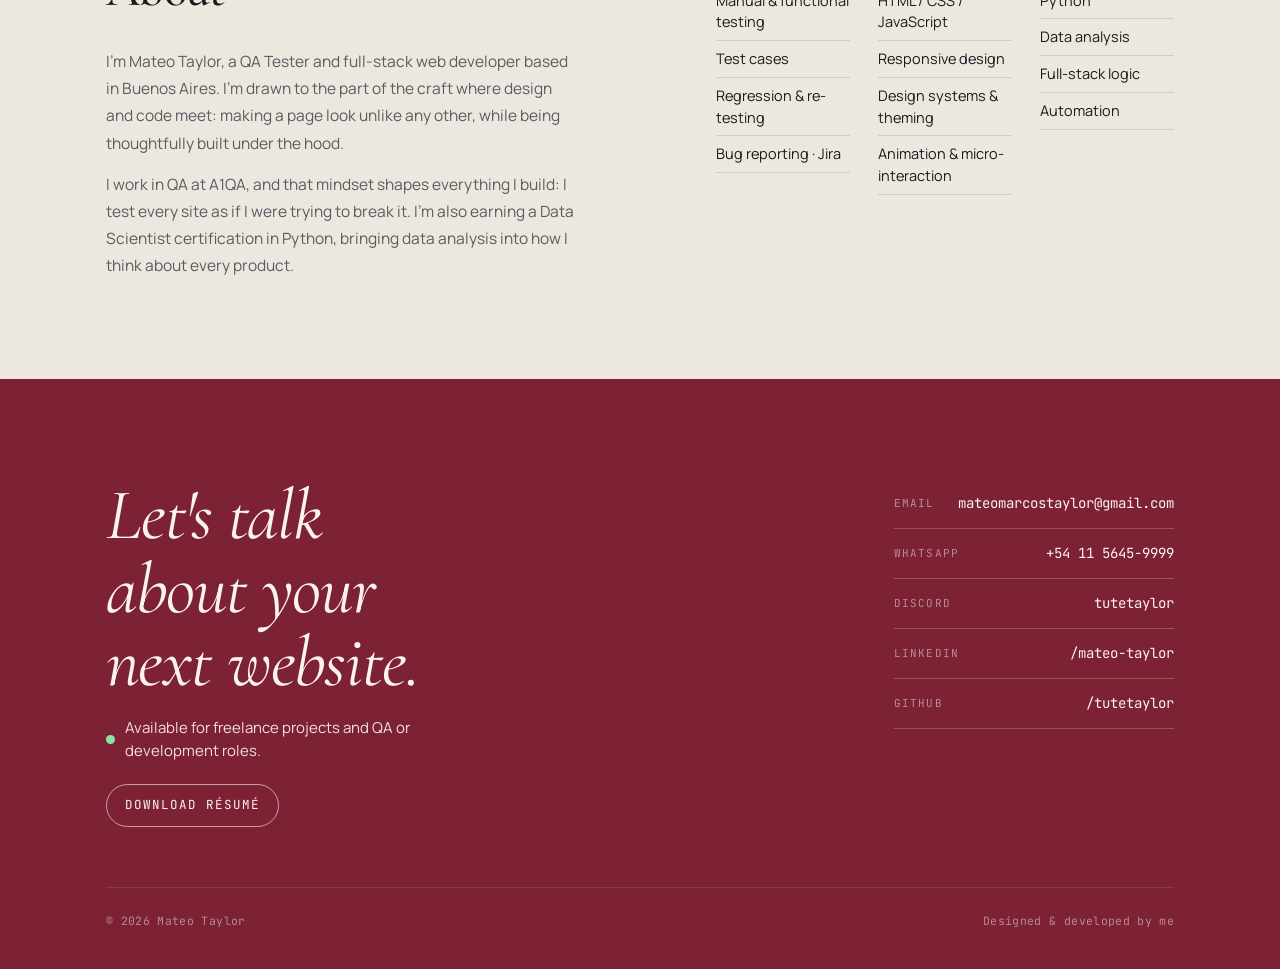
==== commit e72c00ac: "Add files via upload" ====
--- a/index.html
+++ b/index.html
@@ -955,5 +955,130 @@
   if(initial==='en') apply('en');
 })();
 </script>
+<style>
+  /* =========== LIGHTBOX =========== */
+  .plate-frame{ position:relative; }
+  .plate-frame img{ cursor:zoom-in; transition:transform .5s cubic-bezier(.2,.7,.2,1); }
+  .plate-frame:hover img{ transform:scale(1.015); }
+  .plate-frame::after{ content:''; position:absolute; right:12px; bottom:12px; width:34px; height:34px; border-radius:50%;
+    background:rgba(246,243,238,.92) url("data:image/svg+xml,%3Csvg xmlns='http://www.w3.org/2000/svg' viewBox='0 0 24 24' fill='none' stroke='%237c2234' stroke-width='2' stroke-linecap='round'%3E%3Ccircle cx='11' cy='11' r='6.5'/%3E%3Cpath d='M16 16l4.5 4.5M11 8.5v5M8.5 11h5'/%3E%3C/svg%3E") center/18px no-repeat;
+    box-shadow:0 6px 18px -6px rgba(27,26,31,.4); opacity:0; transform:translateY(4px); transition:.3s; pointer-events:none; }
+  .plate-frame:hover::after{ opacity:1; transform:none; }
+  @media (hover:none){ .plate-frame::after{ opacity:.95; transform:none; width:30px; height:30px; background-size:16px; } }
+
+  #lb{ position:fixed; inset:0; width:100%; height:100%; max-width:none; max-height:none; margin:0; padding:0; border:0;
+    background:rgba(18,16,20,.985); color:#f6f3ee; overflow:hidden; }
+  #lb::backdrop{ background:transparent; }
+  #lb[open]{ display:flex; flex-direction:column; animation:lbIn .25s ease; }
+  @keyframes lbIn{ from{ opacity:0 } }
+  .lb-stage{ flex:1; position:relative; overflow:hidden; touch-action:none; display:flex; align-items:center; justify-content:center; }
+  .lb-stage img{ max-width:calc(100vw - 140px); max-height:calc(100vh - 120px); width:auto; height:auto; border-radius:4px;
+    box-shadow:0 40px 90px -30px rgba(0,0,0,.7); cursor:zoom-in; user-select:none; -webkit-user-drag:none; transform-origin:0 0; will-change:transform; }
+  .lb-stage.zoomed img{ cursor:grab; }
+  .lb-stage.dragging img{ cursor:grabbing; }
+  .lb-stage.anim img{ transition:transform .3s cubic-bezier(.2,.7,.2,1); }
+  .lb-bar{ position:relative; z-index:2; background:#121014; display:flex; align-items:center; justify-content:space-between; gap:16px; padding:14px 22px 18px; font-family:var(--mono); font-size:11px; letter-spacing:.08em; color:rgba(246,243,238,.75); }
+  .lb-cap{ flex:1; text-transform:none; letter-spacing:.02em; font-size:12px; overflow:hidden; text-overflow:ellipsis; white-space:nowrap; }
+  .lb-btn{ background:rgba(27,26,31,.82); backdrop-filter:blur(6px); -webkit-backdrop-filter:blur(6px); border:1px solid rgba(246,243,238,.22); color:#f6f3ee; width:44px; height:44px; border-radius:50%;
+    display:grid; place-items:center; cursor:pointer; transition:background .2s, border-color .2s; padding:0; }
+  .lb-btn:hover{ background:var(--accent); border-color:var(--accent); }
+  .lb-btn svg{ width:18px; height:18px; stroke:currentColor; fill:none; stroke-width:2; stroke-linecap:round; stroke-linejoin:round; }
+  .lb-close{ position:absolute; top:16px; right:18px; z-index:3; }
+  .lb-prev, .lb-next{ position:absolute; top:50%; transform:translateY(-50%); z-index:3; }
+  .lb-prev{ left:18px; } .lb-next{ right:18px; }
+  .lb-zoom{ display:flex; gap:8px; }
+  .lb-zoom .lb-btn{ width:36px; height:36px; }
+  .lb-hint{ white-space:nowrap; }
+  @media (max-width:700px){
+    .lb-stage img{ max-width:calc(100vw - 24px); max-height:calc(100vh - 150px); }
+    .lb-prev, .lb-next{ top:auto; bottom:74px; transform:none; width:40px; height:40px; }
+    .lb-hint{ display:none; }
+    .lb-bar{ padding:12px 14px 16px; }
+  }
+</style>
+<dialog id="lb" aria-label="Imagen ampliada">
+  <div class="lb-stage"><img alt=""></div>
+  <button class="lb-btn lb-close" data-a="close" aria-label="Cerrar"><svg viewBox="0 0 24 24"><path d="M6 6l12 12M18 6L6 18"/></svg></button>
+  <button class="lb-btn lb-prev" data-a="prev" aria-label="Anterior"><svg viewBox="0 0 24 24"><path d="M15 5l-7 7 7 7"/></svg></button>
+  <button class="lb-btn lb-next" data-a="next" aria-label="Siguiente"><svg viewBox="0 0 24 24"><path d="M9 5l7 7-7 7"/></svg></button>
+  <div class="lb-bar">
+    <span class="lb-count"></span>
+    <span class="lb-cap"></span>
+    <span class="lb-hint"></span>
+    <div class="lb-zoom">
+      <button class="lb-btn" data-a="out" aria-label="Alejar"><svg viewBox="0 0 24 24"><path d="M6 12h12"/></svg></button>
+      <button class="lb-btn" data-a="in" aria-label="Acercar"><svg viewBox="0 0 24 24"><path d="M12 6v12M6 12h12"/></svg></button>
+    </div>
+  </div>
+</dialog>
+<script>
+(function(){
+  const dlg=document.getElementById('lb'), stage=dlg.querySelector('.lb-stage'), im=stage.querySelector('img');
+  const cap=dlg.querySelector('.lb-cap'), cnt=dlg.querySelector('.lb-count'), hint=dlg.querySelector('.lb-hint');
+  const imgs=[...document.querySelectorAll('.plate-frame img')];
+  const L={es:{hint:'Click o rueda para zoom · arrastrá para mover',close:'Cerrar',prev:'Anterior',next:'Siguiente',in:'Acercar',out:'Alejar',dlg:'Imagen ampliada'},
+           en:{hint:'Click or scroll to zoom · drag to pan',close:'Close',prev:'Previous',next:'Next',in:'Zoom in',out:'Zoom out',dlg:'Enlarged image'}};
+  let i=0,s=1,x=0,y=0; const MAX=4;
+  const lang=()=>document.documentElement.lang==='en'?'en':'es';
+  function labels(){ const t=L[lang()]; hint.textContent=t.hint; dlg.setAttribute('aria-label',t.dlg);
+    dlg.querySelectorAll('[data-a]').forEach(b=>b.setAttribute('aria-label',t[b.dataset.a])); }
+  function base(){ return {w:im.offsetWidth,h:im.offsetHeight,l:im.offsetLeft,t:im.offsetTop}; }
+  function clamp(){ const b=base(), r=stage.getBoundingClientRect();
+    const W=b.w*s, H=b.h*s;
+    const minX = W>r.width ? r.width-b.l-W : (r.width-W)/2-b.l, maxX = W>r.width ? -b.l : minX;
+    const minY = H>r.height ? r.height-b.t-H : (r.height-H)/2-b.t, maxY = H>r.height ? -b.t : minY;
+    x=Math.min(maxX,Math.max(minX,x)); y=Math.min(maxY,Math.max(minY,y)); }
+  function draw(anim){ stage.classList.toggle('anim',!!anim); if(s<=1.001){s=1;x=0;y=0;} else clamp();
+    im.style.transform=`translate(${x}px,${y}px) scale(${s})`; stage.classList.toggle('zoomed',s>1); }
+  // zoom keeping the stage point (cx,cy) fixed
+  function zoomAt(ns,cx,cy,anim){ ns=Math.min(MAX,Math.max(1,ns)); const b=base();
+    const px=(cx-b.l-x)/s, py=(cy-b.t-y)/s; s=ns; x=cx-b.l-px*s; y=cy-b.t-py*s; draw(anim); }
+  function pt(e){ const r=stage.getBoundingClientRect(); return [e.clientX-r.left,e.clientY-r.top]; }
+  function center(){ const r=stage.getBoundingClientRect(); return [r.width/2,r.height/2]; }
+  function show(n){ i=(n+imgs.length)%imgs.length; const src=imgs[i];
+    s=1;x=0;y=0; im.style.transform=''; stage.classList.remove('zoomed');
+    im.src=src.currentSrc||src.src; im.alt=src.alt; cap.textContent=src.alt; cnt.textContent=String(i+1).padStart(2,'0')+' / '+String(imgs.length).padStart(2,'0'); }
+  function open(n){ labels(); show(n); dlg.showModal(); document.documentElement.style.overflow='hidden'; }
+  function close(){ dlg.close(); }
+  dlg.addEventListener('close',()=>{ document.documentElement.style.overflow=''; imgs[i]&&imgs[i].focus({preventScroll:true}); });
+  imgs.forEach((m,n)=>{ m.tabIndex=0; m.setAttribute('role','button');
+    m.addEventListener('click',()=>open(n));
+    m.addEventListener('keydown',e=>{ if(e.key==='Enter'||e.key===' '){ e.preventDefault(); open(n);} }); });
+  dlg.addEventListener('click',e=>{ const a=e.target.closest('[data-a]');
+    if(a){ const k=a.dataset.a, [cx,cy]=center();
+      if(k==='close')close(); else if(k==='prev')show(i-1); else if(k==='next')show(i+1);
+      else zoomAt(s*(k==='in'?1.6:1/1.6),cx,cy,true); return; }
+    if(e.target===stage) close(); });
+  dlg.addEventListener('keydown',e=>{ const [cx,cy]=center();
+    if(e.key==='ArrowRight')show(i+1); else if(e.key==='ArrowLeft')show(i-1);
+    else if(e.key==='+'||e.key==='=')zoomAt(s*1.6,cx,cy,true); else if(e.key==='-')zoomAt(s/1.6,cx,cy,true);
+    else if(e.key==='0'){ s=1; draw(true); } });
+  stage.addEventListener('wheel',e=>{ e.preventDefault(); const [cx,cy]=pt(e); zoomAt(s*Math.exp(-e.deltaY*0.0018),cx,cy,false); },{passive:false});
+  // pointer: drag to pan, pinch to zoom, tap/click to toggle, swipe to navigate
+  const P=new Map(); let start=null, moved=false, pinch=null, lastTap=0;
+  im.addEventListener('pointerdown',e=>{ e.preventDefault(); im.setPointerCapture(e.pointerId); P.set(e.pointerId,pt(e));
+    if(P.size===1){ start={p:pt(e),x,y,t:Date.now()}; moved=false; stage.classList.add('dragging'); }
+    if(P.size===2){ const [a,b]=[...P.values()]; pinch={d:Math.hypot(a[0]-b[0],a[1]-b[1]),s}; moved=true; } });
+  im.addEventListener('pointermove',e=>{ if(!P.has(e.pointerId))return; P.set(e.pointerId,pt(e));
+    if(P.size===2&&pinch){ const [a,b]=[...P.values()]; const d=Math.hypot(a[0]-b[0],a[1]-b[1]);
+      zoomAt(pinch.s*d/pinch.d,(a[0]+b[0])/2,(a[1]+b[1])/2,false); return; }
+    if(!start)return; const p=pt(e), dx=p[0]-start.p[0], dy=p[1]-start.p[1];
+    if(Math.abs(dx)+Math.abs(dy)>6) moved=true;
+    if(s>1){ x=start.x+dx; y=start.y+dy; draw(false); } });
+  function up(e){ if(!P.has(e.pointerId))return; const p=P.get(e.pointerId); P.delete(e.pointerId);
+    if(P.size>0){ pinch=null; const q=[...P.values()][0]; start={p:q,x,y,t:Date.now()}; return; }
+    stage.classList.remove('dragging');
+    if(start){ const dx=p[0]-start.p[0], dt=Date.now()-start.t;
+      if(!moved){ // tap / click
+        const touch=e.pointerType==='touch', now=Date.now();
+        if(!touch || now-lastTap<300){ if(s>1){ s=1; draw(true);} else zoomAt(2.5,p[0],p[1],true); lastTap=0; }
+        else lastTap=now;
+      } else if(s===1 && Math.abs(dx)>60 && dt<600){ show(i+(dx<0?1:-1)); } }
+    start=null; pinch=null; }
+  im.addEventListener('pointerup',up); im.addEventListener('pointercancel',up);
+  window.addEventListener('resize',()=>{ if(dlg.open) draw(false); });
+})();
+</script>
+
 </body>
 </html>
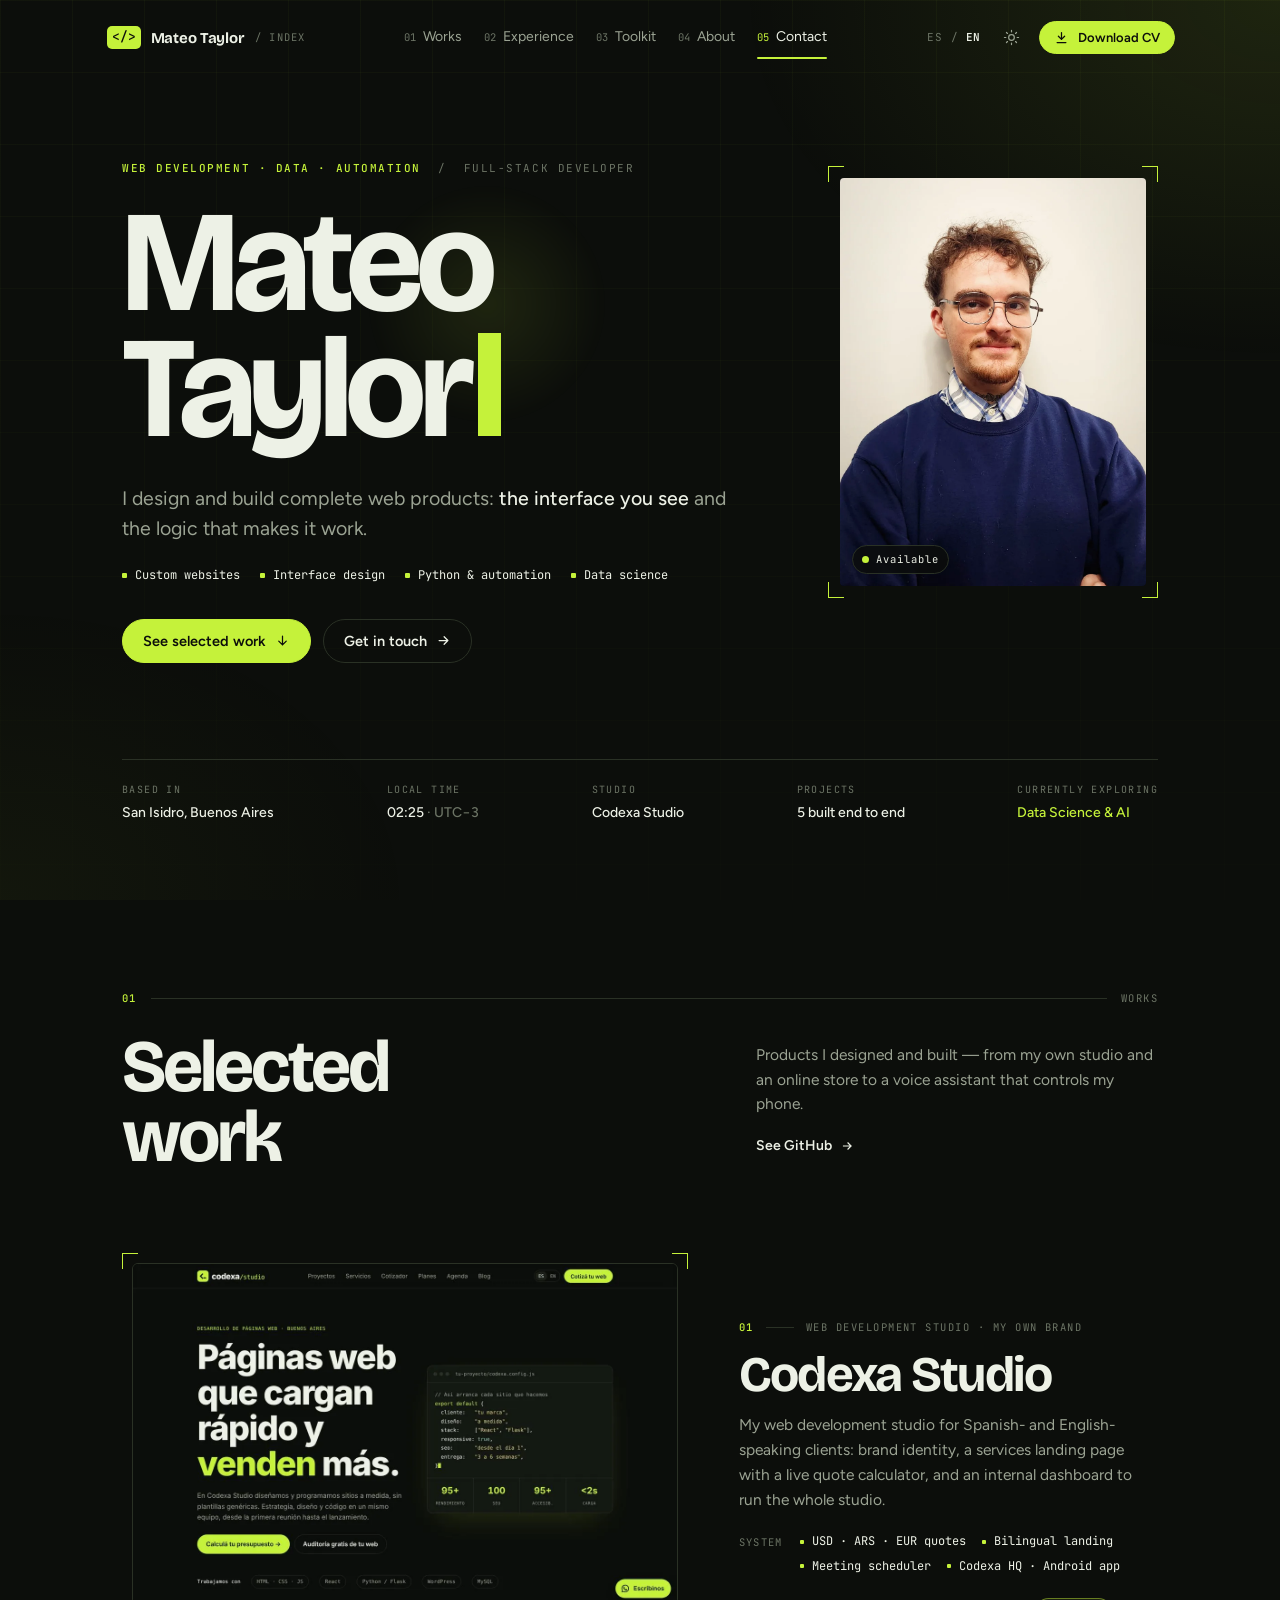
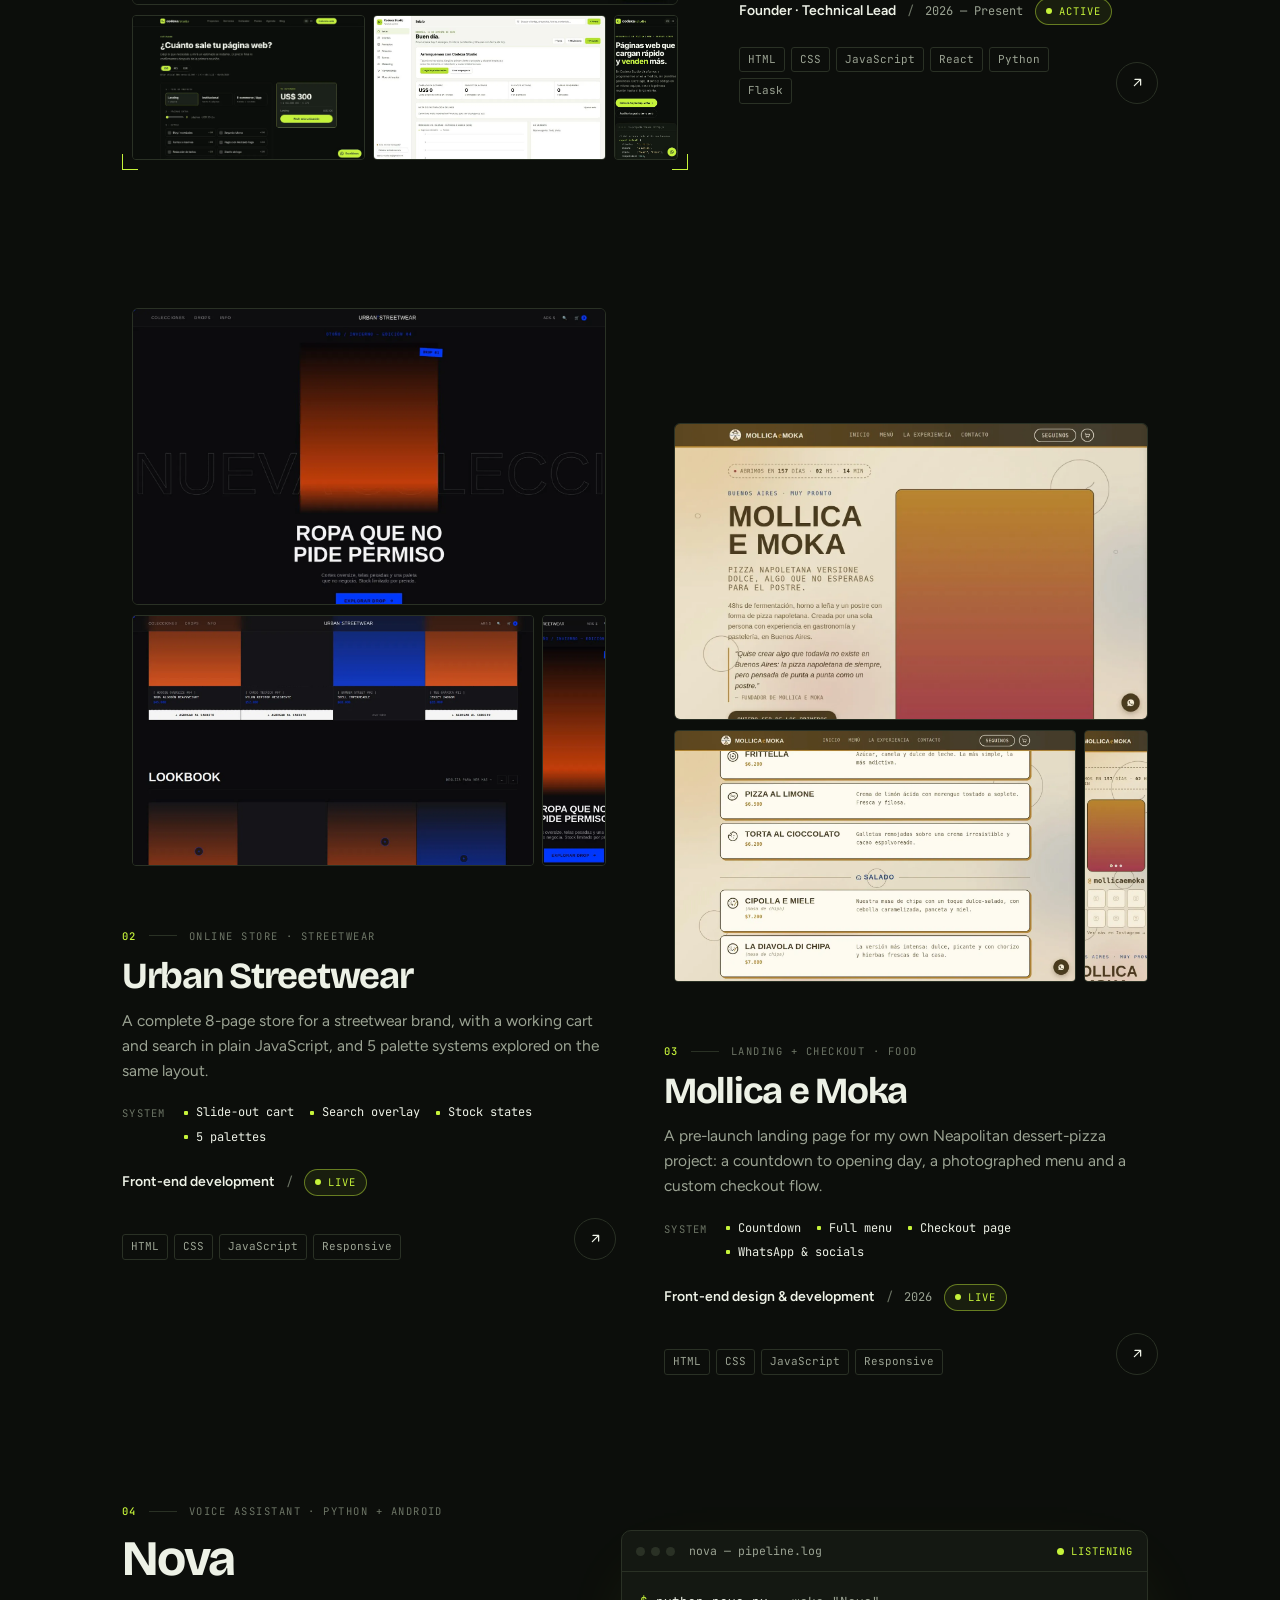
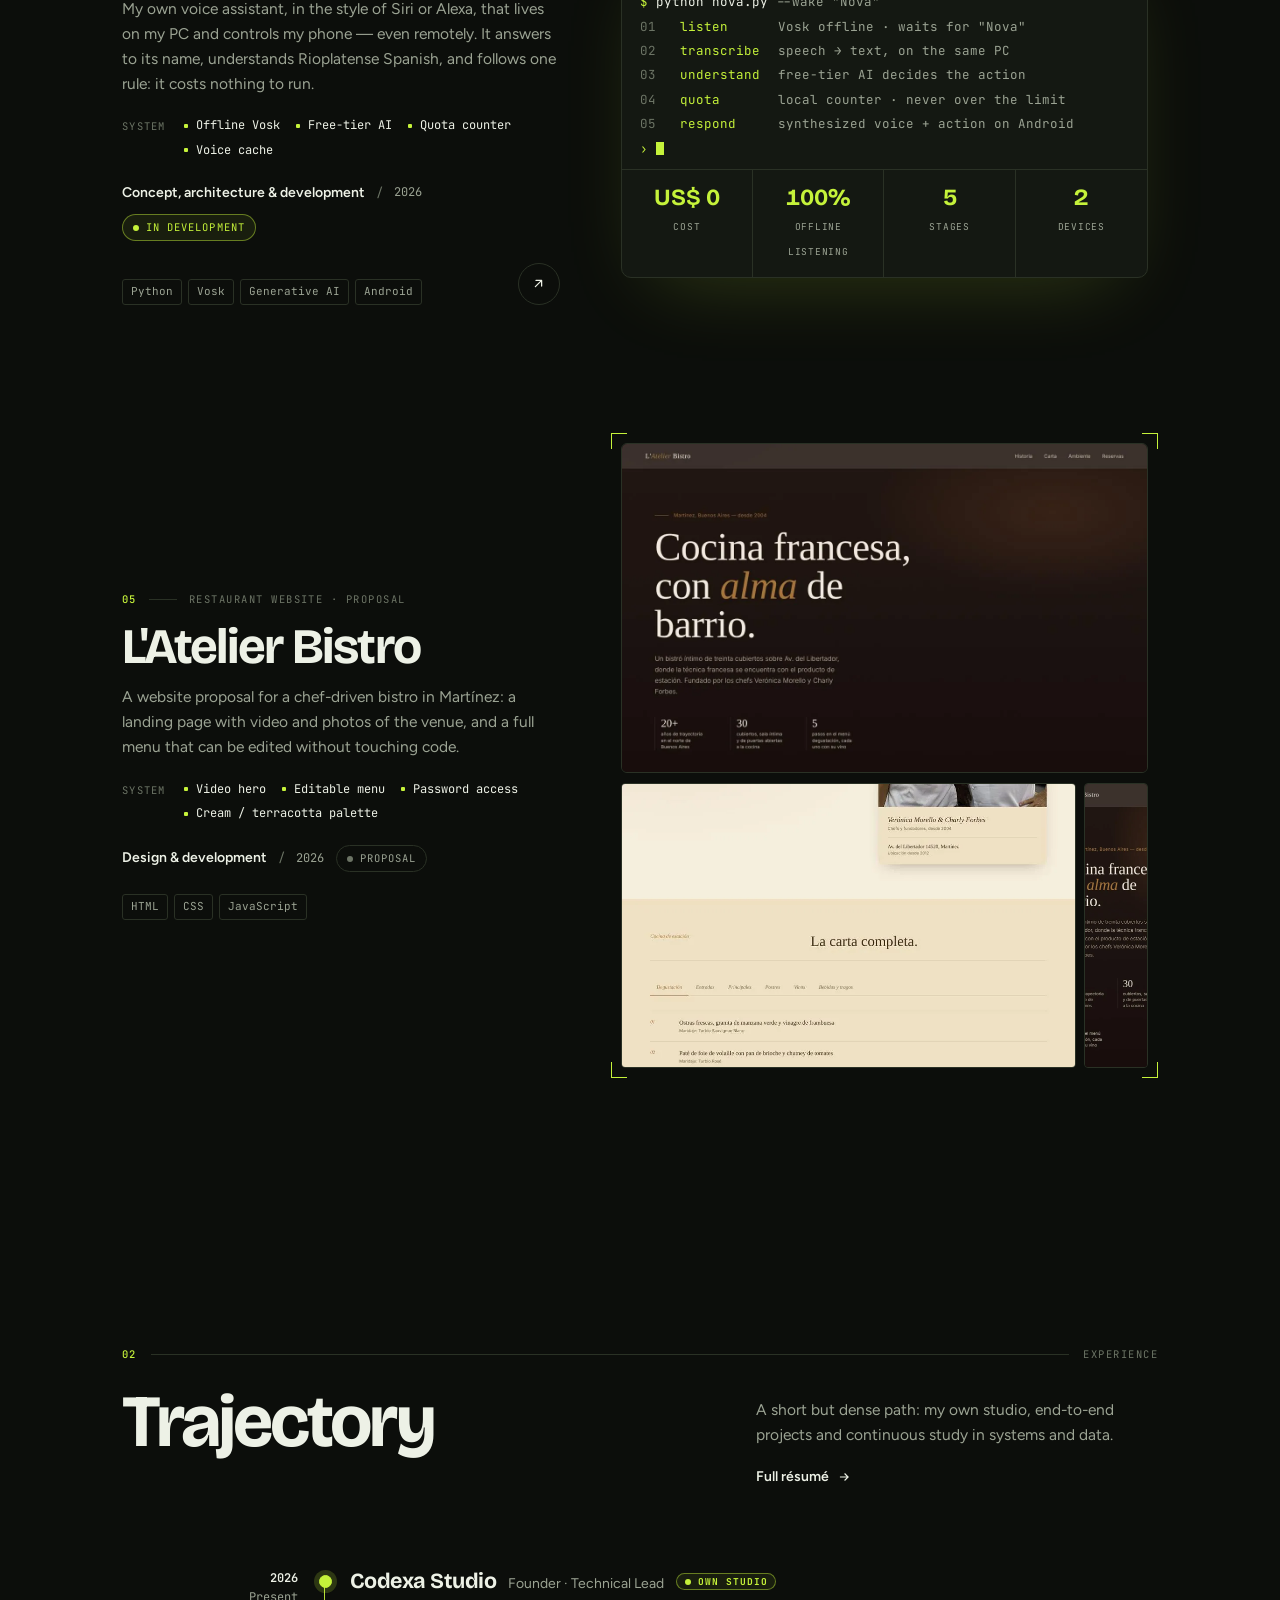
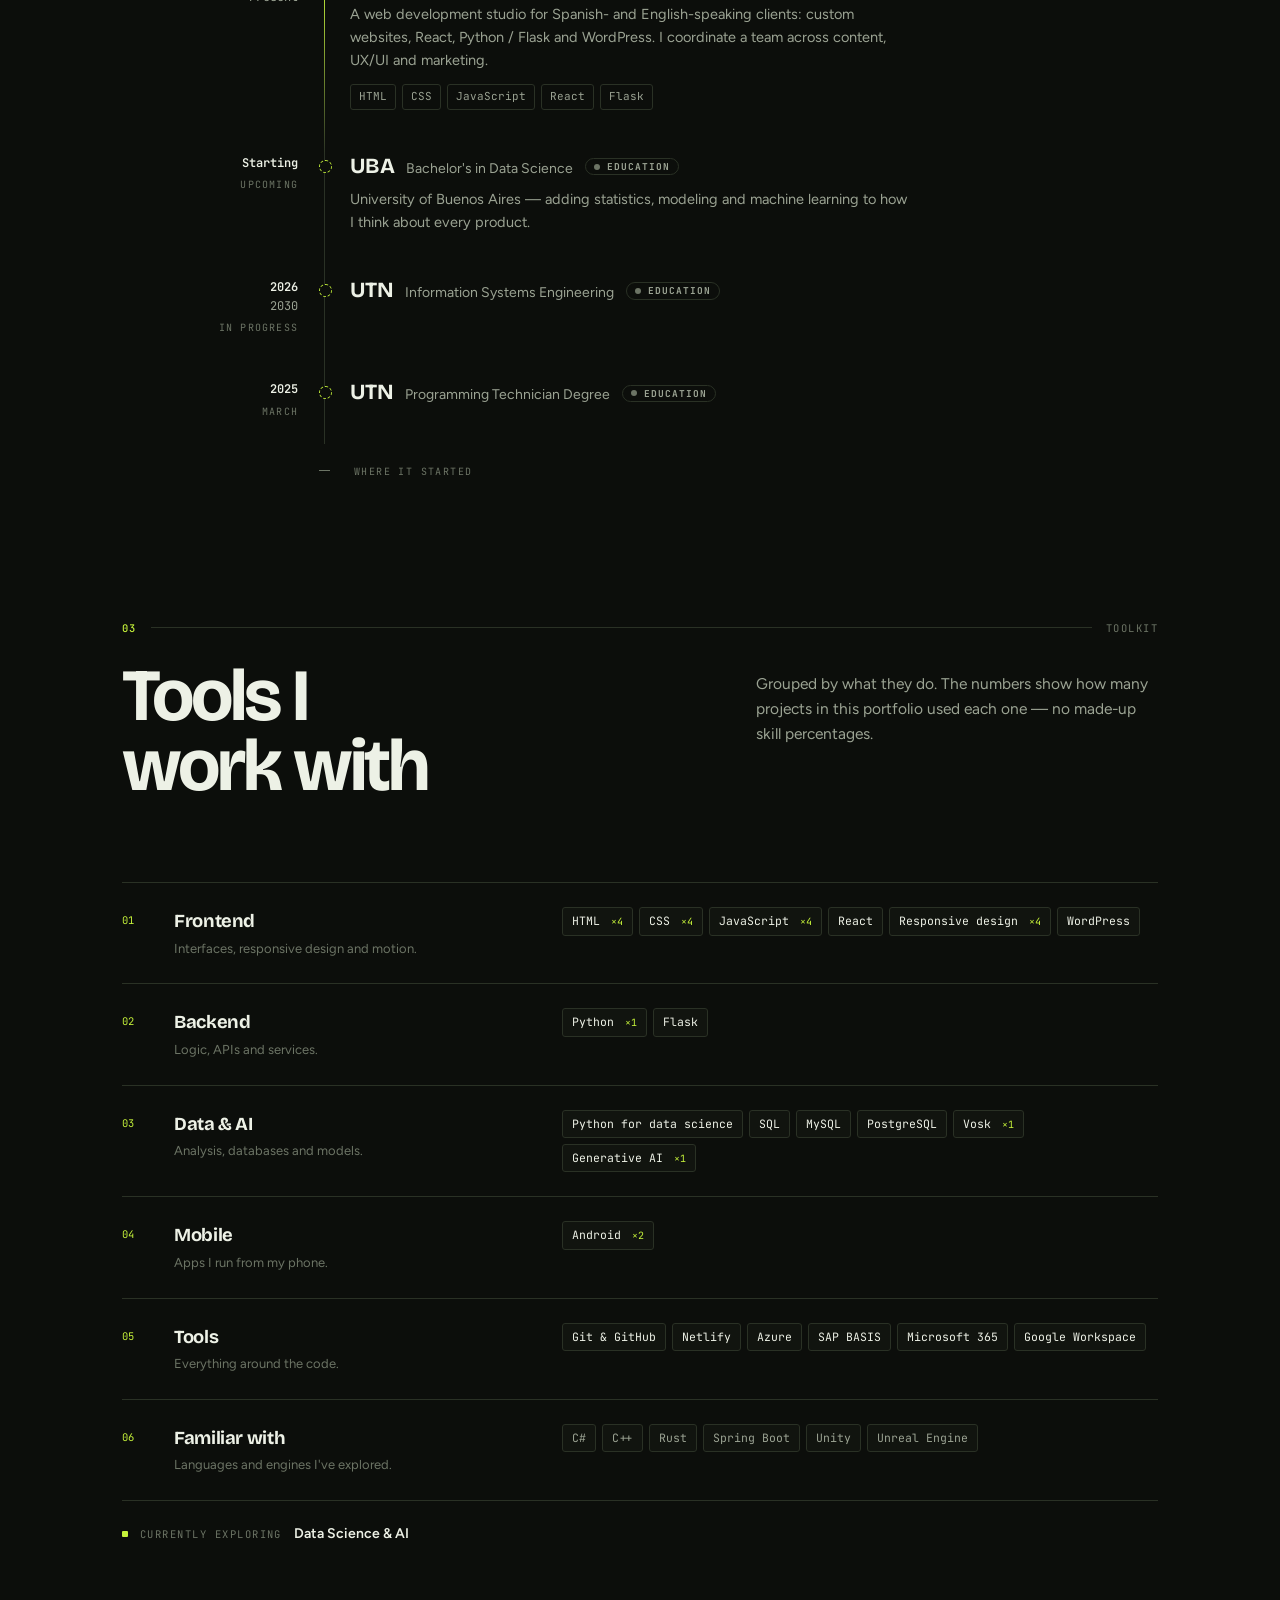
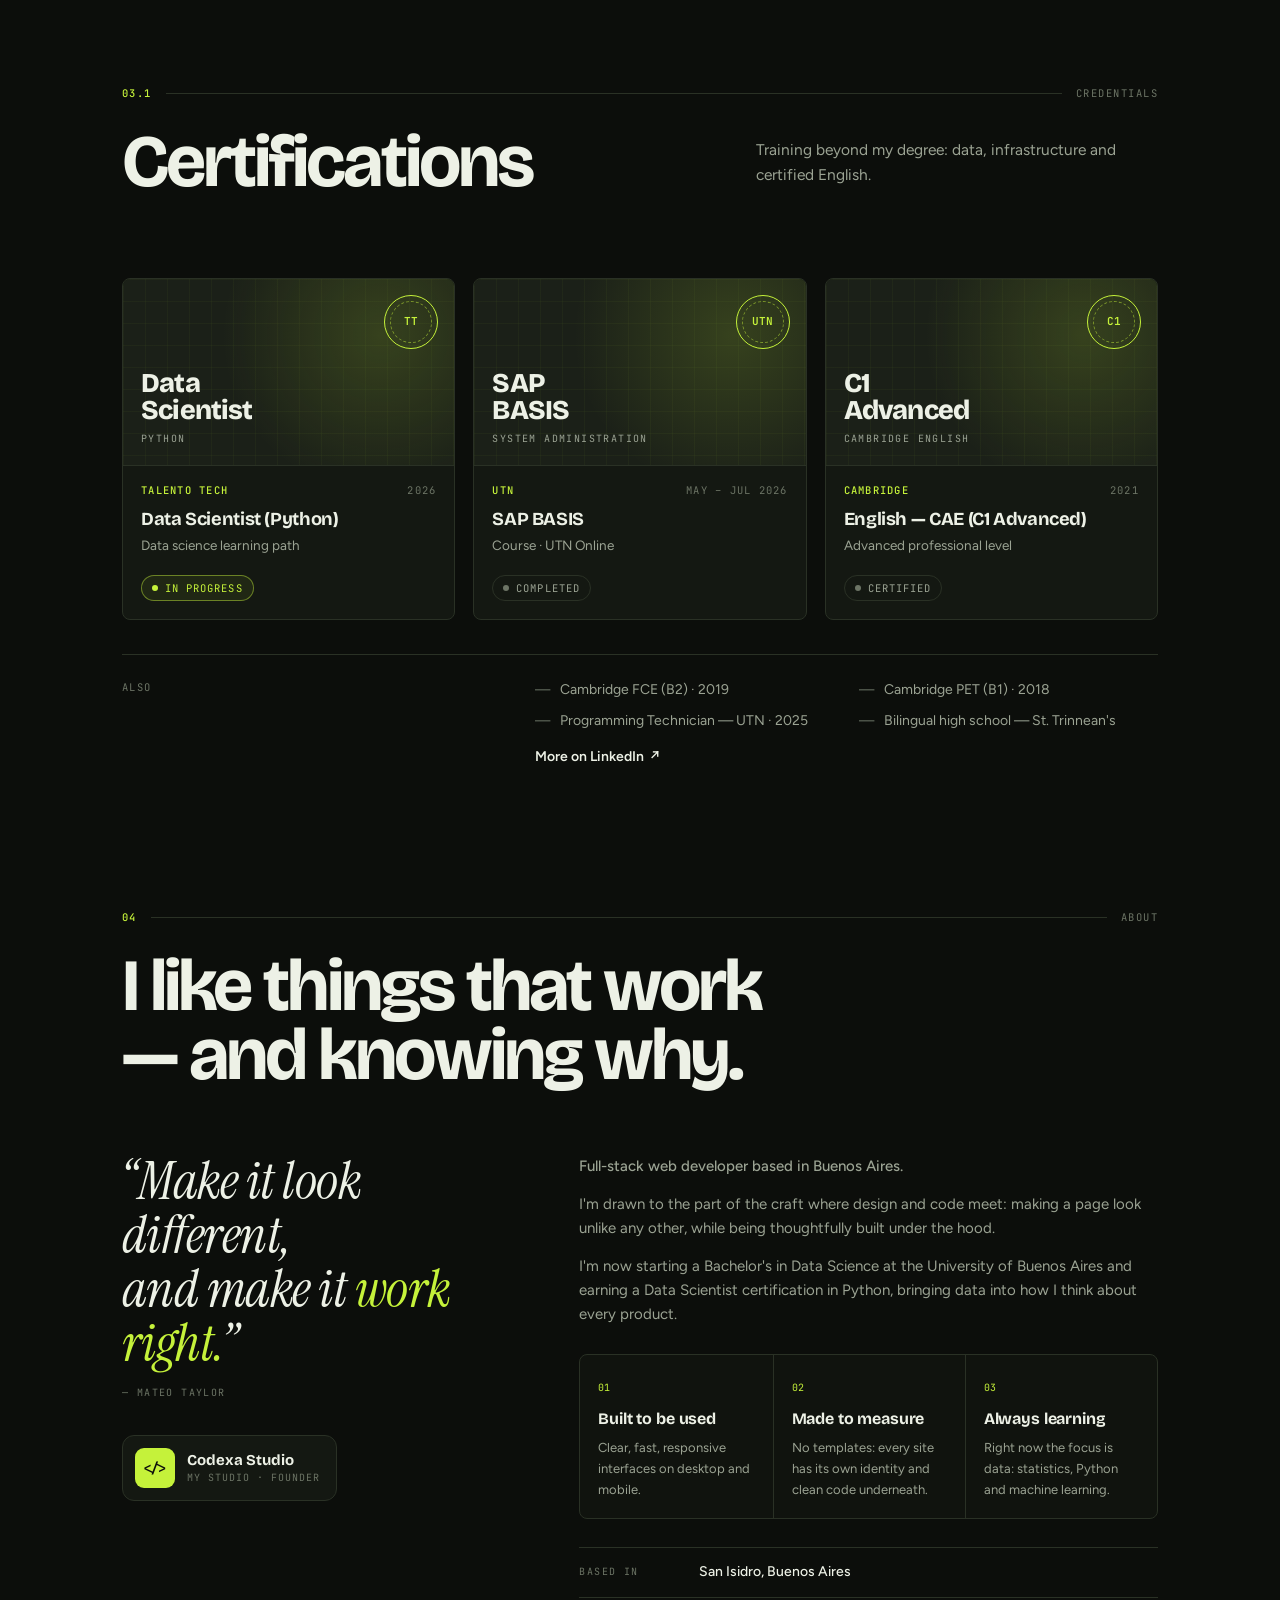
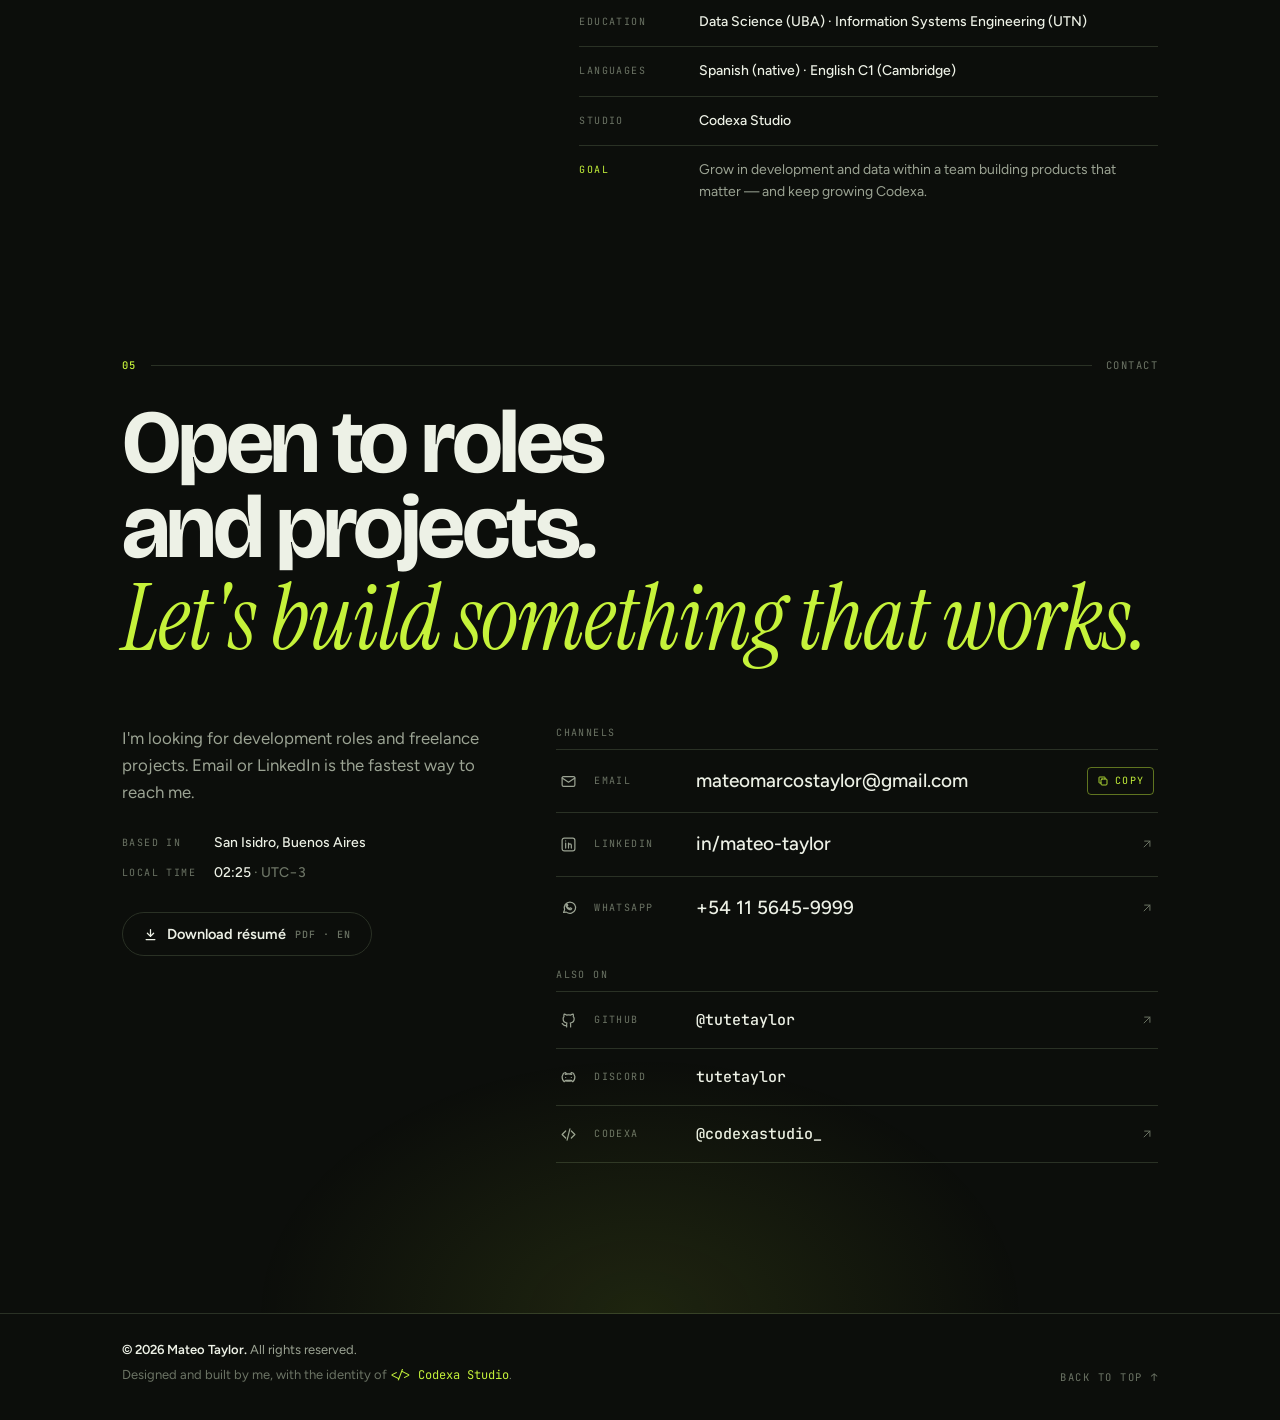
==== commit 20cfeabf: "Rediseño del portfolio con la estética de Codexa Studio - Nueva estructura: hero con nombre grande y" ====
--- a/index.html
+++ b/index.html
@@ -1,1021 +1,827 @@
-<!DOCTYPE html>
-<html lang="es">
+<!doctype html>
+<html lang="es" data-theme="dark">
 <head>
-<meta charset="UTF-8">
-<meta name="viewport" content="width=device-width, initial-scale=1.0">
-<title>Mateo Taylor — Portfolio</title>
-<meta name="description" content="Mateo Taylor — QA Tester y Desarrollador Web Full-Stack en Buenos Aires. Portfolio de proyectos.">
-<link rel="icon" href="img/favicon.svg" type="image/svg+xml">
+<meta charset="utf-8">
+<meta name="viewport" content="width=device-width, initial-scale=1">
+<title>Mateo Taylor — Desarrollador Web Full-Stack</title>
+<meta name="description" content="Mateo Taylor — Desarrollador web full-stack en Buenos Aires, estudiante de Ciencia de Datos (UBA). Portfolio de proyectos.">
+<meta name="theme-color" content="#0c0e0b">
 <meta property="og:type" content="website">
-<meta property="og:title" content="Mateo Taylor — Portfolio">
-<meta property="og:description" content="QA Tester y Desarrollador Web Full-Stack. Proyectos: Mollica e Moka, Urban Streetwear, L'Atelier Bistro, Codexa Studio y Nova.">
-<meta property="og:url" content="https://taylorsportafolio.netlify.app/">
-<meta property="og:image" content="https://taylorsportafolio.netlify.app/img/og.jpg">
+<meta property="og:title" content="Mateo Taylor — Desarrollador Web Full-Stack">
+<meta property="og:description" content="Desarrollador web full-stack y estudiante de Ciencia de Datos. Proyectos: Codexa Studio, Urban Streetwear, Mollica e Moka, Nova y L'Atelier Bistro.">
+<meta property="og:url" content="https://www.taylorsportafolio.com/">
+<meta property="og:image" content="https://www.taylorsportafolio.com/img/og.jpg">
 <meta property="og:image:width" content="1200"><meta property="og:image:height" content="630">
 <meta name="twitter:card" content="summary_large_image">
-<meta name="theme-color" content="#7c2234">
-<link rel="preconnect" href="https://fonts.googleapis.com">
-<link rel="preconnect" href="https://fonts.gstatic.com" crossorigin>
-<link href="https://fonts.googleapis.com/css2?family=Cormorant+Garamond:ital,wght@0,400;0,500;0,600;1,400;1,500&family=Manrope:wght@400;500;600&family=JetBrains+Mono:wght@400;500;600&display=swap" rel="stylesheet">
+<meta name="twitter:image" content="https://www.taylorsportafolio.com/img/og.jpg">
+<link rel="icon" href="img/favicon.svg" type="image/svg+xml">
+<link rel="preconnect" href="https://fonts.googleapis.com"><link rel="preconnect" href="https://fonts.gstatic.com" crossorigin>
+<link href="https://fonts.googleapis.com/css2?family=Bricolage+Grotesque:opsz,wght@12..96,500;12..96,600;12..96,700;12..96,800&family=Figtree:wght@400;500;600&family=JetBrains+Mono:wght@400;500;600&family=Instrument+Serif:ital@0;1&display=swap" rel="stylesheet">
+<script>
+  (function(){ try{ var t=localStorage.getItem('mt-theme'); if(t==='light'||t==='dark') document.documentElement.dataset.theme=t; }catch(e){} document.documentElement.classList.add('js'); })();
+</script>
 <style>
-  :root{
-    --ink:#14130e;
-    --ink-soft:#4a473c;
-    --paper:#e8e3d6;
-    --paper-deep:#dcd5c2;
-    --paper-deeper:#cfc5a8;
-    --line: rgba(20,19,14,0.16);
-    --line-soft: rgba(20,19,14,0.08);
-    --accent:#2f4b3c;
-    --accent-soft:#dde6dc;
-    --brass:#a8763a;
-    --dark-bg:#0d0d0b;
-    --dark-ink:#ece7d9;
-    --dark-line: rgba(236,231,217,0.14);
-    --mem-berry:#a23b4c;
-    --mem-gold:#b9862f;
-    --urb-blue:#0038ff;
-    --urb-orange:#ff4800;
-    --serif: 'Fraunces', Georgia, serif;
-    --sans: 'Inter', -apple-system, sans-serif;
-    --mono: 'JetBrains Mono', 'SFMono-Regular', monospace;
-    --maxw: 1180px;
-  }
-
-  *{box-sizing:border-box; margin:0; padding:0;}
-  html{scroll-behavior:smooth;}
-  body{
-    background:var(--paper);
-    color:var(--ink);
-    font-family:var(--sans);
-    line-height:1.5;
-    -webkit-font-smoothing:antialiased;
-    overflow-x:hidden;
-  }
-  img{display:block; max-width:100%; height:auto;}
-  a{color:inherit;}
-
-  ::selection{ background:var(--accent); color:var(--paper); }
-
-  .wrap{ max-width:var(--maxw); margin:0 auto; padding:0 clamp(20px,5vw,56px); }
-
-  /* focus states */
-  a:focus-visible, button:focus-visible{
-    outline:2px solid var(--accent);
-    outline-offset:3px;
-  }
-
-  /* ---------- NAV ---------- */
-  header.site{
-    position:sticky; top:0; z-index:50;
-    background:rgba(232,227,214,0.86);
-    backdrop-filter:blur(10px);
-    border-bottom:1px solid var(--line);
-  }
-  .nav{
-    display:flex; align-items:center; justify-content:space-between;
-    padding:18px clamp(20px,5vw,56px);
-    max-width:var(--maxw); margin:0 auto;
-  }
-  .nav-mark{
-    font-family:var(--mono); font-weight:600; font-size:14px;
-    letter-spacing:0.06em;
-    display:flex; align-items:center; gap:8px;
-  }
-  .nav-mark .dot{
-    width:7px; height:7px; border-radius:50%; background:var(--accent);
-    display:inline-block;
-  }
-  .nav-links{
-    display:flex; gap:clamp(16px,3vw,36px);
-    font-family:var(--mono); font-size:12.5px; letter-spacing:0.06em;
-    text-transform:uppercase;
-  }
-  .nav-links a{ text-decoration:none; color:var(--ink-soft); position:relative; padding-bottom:2px;}
-  .nav-links a:hover{ color:var(--ink); }
-  .nav-links a::after{
-    content:''; position:absolute; left:0; right:0; bottom:-3px; height:1px;
-    background:var(--accent); transform:scaleX(0); transform-origin:left;
-    transition:transform .25s ease;
-  }
-  .nav-links a:hover::after{ transform:scaleX(1); }
-
-  @media (max-width:560px){
-    .nav{ flex-direction:column; align-items:flex-start; gap:12px; padding:16px 20px; }
-    .nav-links{ gap:16px; }
-  }
-
-  /* ---------- HERO ---------- */
-  .hero{
-    padding:clamp(64px,12vw,120px) 0 clamp(48px,8vw,80px);
-    position:relative;
-  }
-  .eyebrow{
-    font-family:var(--mono); font-size:12.5px; letter-spacing:0.14em;
-    text-transform:uppercase; color:var(--accent);
-    display:flex; align-items:center; gap:10px;
-    margin-bottom:28px;
-  }
-  .eyebrow::before{
-    content:''; width:26px; height:1px; background:var(--accent);
-  }
-  h1.name{
-    font-family:var(--serif); font-weight:600; font-optical-sizing:auto;
-    font-size:clamp(52px,9vw,108px); line-height:0.98; letter-spacing:-0.01em;
-    max-width:14ch;
-  }
-  .roles{
-    font-family:var(--mono); font-size:clamp(13px,1.6vw,15px);
-    letter-spacing:0.05em; text-transform:uppercase; color:var(--ink-soft);
-    margin-top:26px; display:flex; flex-wrap:wrap; gap:10px 14px;
-  }
-  .roles span{ white-space:nowrap; }
-  .roles span:not(:last-child)::after{ content:'·'; margin-left:14px; color:var(--paper-deeper); }
-
-  .thesis{
-    font-family:var(--sans); font-size:clamp(16px,2vw,19px); line-height:1.65;
-    color:var(--ink-soft); max-width:46ch; margin-top:34px;
-  }
-
-  .hero-foot{
-    margin-top:56px; padding-top:28px; border-top:1px solid var(--line);
-    display:flex; flex-wrap:wrap; gap:28px 48px; align-items:flex-end; justify-content:space-between;
-  }
-  .index-list{ font-family:var(--mono); font-size:13px; }
-  .index-list .row{
-    display:flex; gap:14px; align-items:baseline; padding:6px 0;
-    color:var(--ink-soft);
-  }
-  .index-list .row b{ color:var(--ink); font-weight:600; letter-spacing:0.04em;}
-  .index-list .row .fill{ flex:1; border-bottom:1px dotted var(--line); transform:translateY(-3px); }
-
-  .scroll-cta{
-    font-family:var(--mono); font-size:12.5px; letter-spacing:0.08em; text-transform:uppercase;
-    text-decoration:none; color:var(--ink);
-    display:inline-flex; align-items:center; gap:8px;
-    border-bottom:1px solid var(--ink);
-    padding-bottom:3px;
-  }
-  .scroll-cta svg{ width:13px; height:13px; }
-
-  /* ---------- CASE SECTIONS ---------- */
-  .case{
-    position:relative; overflow:hidden;
-    padding:clamp(64px,10vw,110px) 0;
-    border-top:1px solid var(--line);
-  }
-  .case .blob{
-    position:absolute; border-radius:50%; filter:blur(70px);
-    pointer-events:none;
-  }
-  .case.mem{ background:var(--paper); }
-  .case.mem .blob.b1{ width:520px; height:520px; background:var(--mem-gold); opacity:0.22; top:-140px; right:-120px; mix-blend-mode:multiply; }
-  .case.mem .blob.b2{ width:420px; height:420px; background:var(--mem-berry); opacity:0.16; bottom:-160px; left:-100px; mix-blend-mode:multiply; }
-
-  .case.urb{ background:var(--dark-bg); color:var(--dark-ink); }
-  .case.urb .blob.b1{ width:560px; height:560px; background:var(--urb-blue); opacity:0.30; top:-180px; left:-140px; mix-blend-mode:screen; }
-  .case.urb .blob.b2{ width:420px; height:420px; background:var(--urb-orange); opacity:0.22; bottom:-140px; right:-80px; mix-blend-mode:screen; }
-
-  .case-inner{ position:relative; z-index:1; }
-
-  .case-head{
-    display:flex; flex-wrap:wrap; justify-content:space-between; gap:20px 40px;
-    align-items:flex-end; margin-bottom:44px;
-  }
-  .case-eyebrow{
-    font-family:var(--mono); font-size:12.5px; letter-spacing:0.14em; text-transform:uppercase;
-    opacity:0.7; margin-bottom:14px;
-  }
-  .case.urb .case-eyebrow{ color:var(--dark-ink); }
-  .case.mem .case-eyebrow{ color:var(--accent); }
-
-  h2.case-title{
-    font-family:var(--serif); font-weight:600; font-optical-sizing:auto;
-    font-size:clamp(38px,5.6vw,64px); line-height:1.02; letter-spacing:-0.01em;
-  }
-  .case-sub{
-    font-family:var(--sans); font-size:16px; opacity:0.72; margin-top:10px; max-width:34ch;
-  }
-  .case-url{
-    font-family:var(--mono); font-size:12.5px; letter-spacing:0.03em;
-    text-decoration:none; border-bottom:1px solid currentColor; padding-bottom:2px;
-    opacity:0.85; white-space:nowrap;
-  }
-
-  /* spec table */
-  .spec{
-    display:grid; grid-template-columns:repeat(auto-fit,minmax(190px,1fr));
-    gap:0; border-top:1px solid var(--line); border-bottom:1px solid var(--line);
-    margin-bottom:48px;
-  }
-  .case.urb .spec{ border-color:var(--dark-line); }
-  .spec .item{
-    padding:18px 22px 18px 0; border-left:1px solid var(--line);
-    padding-left:22px;
-  }
-  .case.urb .spec .item{ border-color:var(--dark-line); }
-  .spec .item:first-child{ border-left:none; padding-left:0; }
-  .spec .k{
-    font-family:var(--mono); font-size:11px; letter-spacing:0.1em; text-transform:uppercase;
-    opacity:0.55; margin-bottom:8px;
-  }
-  .spec .v{ font-family:var(--sans); font-size:14.5px; font-weight:500; line-height:1.4; }
-
-  .case-body{
-    display:grid; grid-template-columns:1.05fr 0.95fr; gap:56px; align-items:start;
-    margin-bottom:56px;
-  }
-  .case-narrative p{ font-size:15.5px; line-height:1.75; opacity:0.85; }
-  .case-narrative p + p{ margin-top:16px; }
-  .case-narrative ul{ margin-top:18px; padding-left:0; list-style:none; }
-  .case-narrative li{
-    font-family:var(--mono); font-size:13px; line-height:1.6; opacity:0.8;
-    padding-left:18px; position:relative; margin-bottom:8px;
-  }
-  .case-narrative li::before{
-    content:'—'; position:absolute; left:0; opacity:0.6;
-  }
-
-  /* plates */
-  .plate{ margin-bottom:28px; }
-  .plate-frame{
-    border:1px solid var(--line); background:var(--paper-deep);
-    overflow:hidden;
-  }
-  .case.urb .plate-frame{ border-color:var(--dark-line); background:#151513; }
-  .plate-frame img{ width:100%; display:block; }
-  .plate-cap{
-    display:flex; justify-content:space-between; gap:12px;
-    font-family:var(--mono); font-size:11px; letter-spacing:0.04em;
-    opacity:0.55; margin-top:10px; text-transform:uppercase;
-  }
-
-  .plate-row{ display:grid; grid-template-columns:1fr 1fr; gap:20px; }
-  .plate-row.uneven{ grid-template-columns:1.6fr 1fr; }
-
-  @media (max-width: 860px){
-    .case-body{ grid-template-columns:1fr; gap:40px; }
-    .plate-row{ grid-template-columns:1fr; }
-  }
-
-  /* reveal animation */
-  .reveal{ opacity:0; transform:translateY(18px); transition:opacity .7s ease, transform .7s ease; }
-  .reveal.in{ opacity:1; transform:translateY(0); }
-  @media (prefers-reduced-motion:reduce){
-    .reveal{ opacity:1; transform:none; transition:none; }
-    html{ scroll-behavior:auto; }
-  }
-
-
-  /* ---------- NUEVOS CASOS ---------- */
-  :root{
-    --atl-cream:#f3eadb; --atl-terra:#b5562e; --atl-ink:#3a2a1f; --atl-olive:#6f7342;
-    --cdx-bg:#0b0f0c; --cdx-lime:#c6f432; --cdx-ink:#e8eee3; --cdx-line:rgba(198,244,50,0.18);
-  }
-  .case.atl{ background:var(--atl-cream); color:var(--atl-ink); }
-  .case.atl .blob.b1{ width:520px; height:520px; background:var(--atl-terra); opacity:0.18; top:-160px; left:-120px; mix-blend-mode:multiply; }
-  .case.atl .blob.b2{ width:400px; height:400px; background:var(--atl-olive); opacity:0.16; bottom:-150px; right:-100px; mix-blend-mode:multiply; }
-  .case.atl .case-eyebrow{ color:var(--atl-terra); }
-  .case.atl .spec, .case.atl .spec .item{ border-color:rgba(58,42,31,0.18); }
-
-  .case.cdx{ background:var(--cdx-bg); color:var(--cdx-ink); }
-  .case.cdx .blob.b1{ width:520px; height:520px; background:var(--cdx-lime); opacity:0.12; top:-200px; right:-140px; mix-blend-mode:screen; }
-  .case.cdx .case-eyebrow{ color:var(--cdx-lime); opacity:0.9; }
-  .case.cdx .spec, .case.cdx .spec .item{ border-color:var(--cdx-line); }
-
-  .case-url.muted{ border-bottom-style:dashed; opacity:0.6; }
-  a.case-url:hover{ opacity:1; }
-
-  /* mock plates hechas en CSS (para proyectos sin capturas) */
-  .mock{ border:1px solid var(--line); overflow:hidden; position:relative; }
-  .mock .bar{ display:flex; gap:6px; padding:10px 12px; border-bottom:1px solid var(--line); }
-  .mock .bar i{ width:8px; height:8px; border-radius:50%; background:currentColor; opacity:0.25; display:block; }
-  .mock-body{ padding:clamp(22px,4vw,40px); min-height:300px; display:flex; flex-direction:column; justify-content:space-between; gap:28px; }
-
-  .mock.atl-m{ background:#fbf5ea; border-color:rgba(58,42,31,0.18); color:var(--atl-ink); }
-  .mock.atl-m .bar{ border-color:rgba(58,42,31,0.14); }
-  .atl-m .kicker{ font-family:var(--mono); font-size:11px; letter-spacing:0.16em; text-transform:uppercase; color:var(--atl-terra); }
-  .atl-m .big{ font-family:var(--serif); font-style:italic; font-weight:500; font-size:clamp(34px,5vw,52px); line-height:1; }
-  .atl-m .menu{ display:grid; gap:10px; font-size:14px; }
-  .atl-m .menu div{ display:flex; gap:10px; align-items:baseline; }
-  .atl-m .menu span.dots{ flex:1; border-bottom:1px dotted rgba(58,42,31,0.35); transform:translateY(-4px); }
-  .atl-m .tabs{ display:flex; flex-wrap:wrap; gap:8px; }
-  .atl-m .tabs span{ font-family:var(--mono); font-size:10.5px; letter-spacing:0.08em; text-transform:uppercase; padding:5px 10px; border:1px solid rgba(58,42,31,0.25); border-radius:20px; }
-  .atl-m .tabs span.on{ background:var(--atl-terra); color:#fbf5ea; border-color:var(--atl-terra); }
-
-  .mock.cdx-m{ background:#111611; border-color:var(--cdx-line); color:var(--cdx-ink); }
-  .mock.cdx-m .bar{ border-color:var(--cdx-line); }
-  .cdx-m .logo{ font-family:var(--mono); font-weight:600; letter-spacing:0.08em; font-size:13px; display:flex; align-items:center; gap:8px; }
-  .cdx-m .logo b{ width:10px; height:10px; background:var(--cdx-lime); display:inline-block; }
-  .cdx-m .big{ font-family:var(--sans); font-weight:600; font-size:clamp(30px,4.4vw,46px); line-height:1.04; letter-spacing:-0.02em; }
-  .cdx-m .big em{ font-style:normal; color:var(--cdx-lime); }
-  .cdx-m .stack{ display:grid; grid-template-columns:1fr 1fr; gap:8px; }
-  .cdx-m .stack span{ font-family:var(--mono); font-size:11.5px; padding:10px 12px; border:1px solid var(--cdx-line); }
-  .cdx-m .cta{ align-self:flex-start; font-family:var(--mono); font-size:11.5px; letter-spacing:0.06em; text-transform:uppercase; background:var(--cdx-lime); color:#0b0f0c; padding:10px 16px; font-weight:600; }
-
-  /* ---------- OTROS PROYECTOS ---------- */
-  .more{ padding:clamp(64px,10vw,110px) 0; border-top:1px solid var(--line); background:var(--paper-deep); }
-  .more-head{ display:flex; flex-wrap:wrap; justify-content:space-between; align-items:flex-end; gap:20px; margin-bottom:44px; }
-  .more-head h2{ font-family:var(--serif); font-weight:600; font-size:clamp(34px,5vw,56px); letter-spacing:-0.01em; line-height:1.02; }
-  .more-head p{ max-width:40ch; color:var(--ink-soft); font-size:15.5px; line-height:1.65; }
-  .more-grid{ display:grid; grid-template-columns:repeat(auto-fit,minmax(280px,1fr)); gap:0; border-top:1px solid var(--line); border-left:1px solid var(--line); }
-  .card{ padding:30px 28px 32px; border-right:1px solid var(--line); border-bottom:1px solid var(--line); background:var(--paper); display:flex; flex-direction:column; gap:14px; transition:background .25s ease; }
-  .card:hover{ background:#efeadf; }
-  .card .num{ font-family:var(--mono); font-size:11.5px; letter-spacing:0.12em; text-transform:uppercase; color:var(--accent); display:flex; justify-content:space-between; }
-  .card .num em{ font-style:normal; color:var(--ink-soft); opacity:0.7; }
-  .card h3{ font-family:var(--serif); font-weight:600; font-size:28px; line-height:1.08; }
-  .card p{ font-size:14.5px; line-height:1.65; color:var(--ink-soft); }
-  .card .tags{ margin-top:auto; padding-top:10px; display:flex; flex-wrap:wrap; gap:6px; }
-  .card .tags span{ font-family:var(--mono); font-size:10.5px; letter-spacing:0.05em; padding:4px 9px; border:1px solid var(--line); color:var(--ink-soft); }
-
-  /* ---------- ABOUT ---------- */
-  .about{
-    padding:clamp(64px,10vw,100px) 0; border-top:1px solid var(--line);
-    background:var(--paper);
-  }
-  .about-grid{
-    display:grid; grid-template-columns:1.2fr 1fr; gap:60px;
-  }
-  .about h2{
-    font-family:var(--serif); font-weight:600; font-size:clamp(32px,4.4vw,48px);
-    letter-spacing:-0.01em; margin-bottom:22px;
-  }
-  .about p{ font-size:15.5px; line-height:1.75; color:var(--ink-soft); max-width:52ch; }
-  .about p + p{ margin-top:14px; }
-
-  .skills-cols{ display:grid; grid-template-columns:1fr 1fr; gap:28px; }
-  .skill-group .k{
-    font-family:var(--mono); font-size:11px; letter-spacing:0.1em; text-transform:uppercase;
-    color:var(--accent); margin-bottom:12px;
-  }
-  .skill-group ul{ list-style:none; }
-  .skill-group li{
-    font-family:var(--sans); font-size:14.5px; padding:7px 0;
-    border-bottom:1px solid var(--line-soft);
-  }
-
-  @media (max-width:860px){ .about-grid{ grid-template-columns:1fr; } }
-
-  /* ---------- CONTACT / FOOTER ---------- */
-  footer.site{
-    background:var(--dark-bg); color:var(--dark-ink);
-    padding:clamp(64px,10vw,100px) 0 40px;
-  }
-  footer .top{
-    display:flex; flex-wrap:wrap; justify-content:space-between; gap:40px; margin-bottom:60px;
-  }
-  footer h2{
-    font-family:var(--serif); font-weight:600; font-size:clamp(36px,6vw,72px);
-    letter-spacing:-0.01em; max-width:11ch; line-height:1.02;
-  }
-  .contact-list{ font-family:var(--mono); font-size:14px; min-width:280px; }
-  .contact-list a{
-    display:flex; justify-content:space-between; align-items:center; gap:16px;
-    text-decoration:none; padding:14px 0; border-bottom:1px solid var(--dark-line);
-    color:var(--dark-ink); transition:opacity .2s ease, padding-left .2s ease;
-  }
-  .contact-list a:hover{ opacity:0.65; padding-left:6px; }
-  .contact-list .lbl{ opacity:0.5; font-size:11px; letter-spacing:0.1em; text-transform:uppercase; }
-  .contact-list .val{ text-align:right; }
-
-  footer .bottom{
-    display:flex; flex-wrap:wrap; justify-content:space-between; gap:12px;
-    font-family:var(--mono); font-size:11.5px; opacity:0.5;
-    padding-top:24px; border-top:1px solid var(--dark-line);
-    letter-spacing:0.03em;
-  }
-
-  /* =========== TEMA: PORCELANA & BORDÓ =========== */
-  :root{
-    --serif:'Cormorant Garamond', Georgia, serif;
-    --sans:'Manrope', -apple-system, sans-serif;
-    --ink:#1b1a1f; --ink-soft:#5d5a62;
-    --paper:#f6f3ee; --paper-deep:#ece7df; --paper-deeper:#c7bfb2;
-    --line:rgba(27,26,31,0.13); --line-soft:rgba(27,26,31,0.06);
-    --accent:#7c2234; --accent-soft:rgba(124,34,52,0.08); --brass:#b08d57;
-    --dark-bg:#15131a;
-  }
-  body{ background:var(--paper); color:var(--ink); }
-  ::selection{ background:var(--accent); color:#f6f3ee; }
-  header.site{ background:rgba(246,243,238,0.82); border-bottom-color:var(--line); }
-  .nav-mark{ font-family:var(--serif); font-size:20px; font-weight:600; letter-spacing:0.02em; }
-  .nav-mark .dot{ background:var(--accent); }
-  .nav-links a:hover{ color:var(--accent); }
-
-  .hero{ overflow:hidden; }
-  .hero::before{
-    content:''; position:absolute; top:12%; right:6%; width:min(38vw,460px); aspect-ratio:3/4;
-    border:1px solid var(--brass); border-radius:240px 240px 0 0; opacity:0.55; pointer-events:none;
-  }
-  .hero::after{
-    content:''; position:absolute; top:calc(12% + 22px); right:calc(6% + 22px); width:min(38vw,460px); aspect-ratio:3/4;
-    border-radius:240px 240px 0 0; pointer-events:none;
-    background:linear-gradient(170deg, rgba(124,34,52,0.10), rgba(176,141,87,0.14) 60%, transparent);
-  }
-  .hero .wrap{ position:relative; z-index:1; }
-  .eyebrow{ color:var(--accent); }
-  .eyebrow::before{ background:var(--accent); }
-  h1.name{ font-weight:500; font-size:clamp(64px,11vw,140px); line-height:0.9; letter-spacing:-0.025em; }
-  h1.name em{ font-style:italic; font-weight:400; color:var(--accent); }
-  .roles span:not(:last-child)::after{ color:var(--brass); }
-  .thesis{ font-size:clamp(17px,2vw,20px); color:var(--ink-soft); }
-  .scroll-cta{ color:#f6f3ee; background:var(--accent); border:none; padding:12px 18px; border-radius:40px; }
-  .scroll-cta:hover{ background:#5f1827; }
-  .index-list .row b{ color:var(--accent); }
-
-  h2.case-title, .about h2, .more-head h2, footer h2{ font-weight:500; letter-spacing:-0.015em; }
-  h2.case-title{ font-size:clamp(44px,6.4vw,76px); }
-  .case-eyebrow{ letter-spacing:0.18em; }
-  .plate-frame, .mock{ border-radius:6px; box-shadow:0 30px 60px -30px rgba(27,26,31,0.35); }
-
-  .case.mem{ --paper:#f1e9d9; background:var(--paper); }
-  .case.urb{ background:#121014; }
-
-  .about{ background:var(--paper-deep); }
-  .skill-group .k{ color:var(--accent); }
-  .skill-group li{ border-bottom-color:var(--line); }
-
-  .more{ background:var(--paper); }
-  .more-grid{ grid-template-columns:1fr; border:none; }
-  .card{ background:#fff; border:1px solid var(--line); border-radius:6px; padding:clamp(28px,4vw,48px);
-         display:grid; grid-template-columns:1fr 1.4fr; gap:14px 48px; align-items:start; }
-  .card .num{ grid-column:1/-1; color:var(--accent); }
-  .card h3{ font-size:clamp(32px,4vw,44px); font-weight:500; }
-  .card .tags{ grid-column:2; margin-top:0; }
-  .card:hover{ background:#fff; border-color:var(--accent); }
-  @media (max-width:760px){ .card{ grid-template-columns:1fr; } .card .tags{ grid-column:1; } }
-
-  footer.site{ background:var(--accent); color:#f6ece9; }
-  footer h2{ color:#fbf3ef; font-style:italic; font-weight:400; }
-  .contact-list a{ color:#fbf3ef; border-bottom-color:rgba(251,243,239,0.22); }
-  footer .bottom{ border-top-color:rgba(251,243,239,0.22); }
-
-  /* ---------- NOVA ---------- */
-  .case.nov{ background:#f1ece4; border-top:1px solid var(--line); }
-  .case.nov .case-eyebrow{ color:var(--accent); opacity:1; }
-  .pipe{ position:relative; display:grid; gap:0; border-left:1px solid var(--accent); margin-left:14px; }
-  .pipe-step{ display:grid; grid-template-columns:auto 1fr; gap:18px; padding:0 0 26px 28px; position:relative; }
-  .pipe-step:last-child{ padding-bottom:0; }
-  .pipe-step::before{ content:''; position:absolute; left:-6px; top:6px; width:11px; height:11px; border-radius:50%; background:var(--paper); border:2px solid var(--accent); }
-  .pipe-step .n{ font-family:var(--mono); font-size:12px; color:var(--accent); padding-top:4px; }
-  .pipe-step b{ font-family:var(--serif); font-size:24px; font-weight:600; display:block; margin-bottom:4px; }
-  .pipe-step p{ font-size:14.5px; line-height:1.65; color:var(--ink-soft); }
-  .nova-grid{ display:grid; grid-template-columns:repeat(auto-fit,minmax(220px,1fr)); gap:16px; }
-  .nova-cell{ background:#fff; border:1px solid var(--line); border-radius:6px; padding:24px; }
-  .nova-cell .k{ font-family:var(--mono); font-size:11px; letter-spacing:0.12em; text-transform:uppercase; color:var(--accent); margin-bottom:10px; }
-  .nova-cell p{ font-size:14.5px; line-height:1.6; color:var(--ink-soft); }
-
-  .lang-sw{ display:inline-flex; border:1px solid var(--line); border-radius:30px; padding:2px; margin-left:clamp(10px,2vw,22px); }
-  .lang-sw button{ font:inherit; font-family:var(--mono); font-size:11px; letter-spacing:0.08em; background:none; border:0; color:var(--ink-soft); padding:4px 10px; border-radius:30px; cursor:pointer; }
-  .lang-sw button[aria-pressed="true"]{ background:var(--accent); color:#f6f3ee; }
-  .nav-right{ display:flex; align-items:center; }
-
-  /* ---------- FOTO HERO ---------- */
-  .hero::before, .hero::after{ display:none; }
-  .hero-photo{ position:absolute; top:clamp(70px,9vw,110px); right:clamp(20px,6vw,80px); width:min(34vw,420px); aspect-ratio:3/4; margin:0; z-index:0; }
-  .hero-photo::before{ content:''; position:absolute; inset:-16px 16px 16px -16px; border:1px solid var(--brass); border-radius:240px 240px 4px 4px; opacity:0.7; }
-  .hero-photo img{ position:relative; width:100%; height:100%; object-fit:cover; object-position:50% 18%; border-radius:240px 240px 4px 4px; box-shadow:0 40px 80px -40px rgba(27,26,31,0.45); }
-  .hero .wrap{ position:static; }
-  .hero > .wrap > *:not(.hero-photo){ position:relative; z-index:1; }
-  .thesis{ max-width:min(46ch, 52vw); }
-  @media (max-width:860px){
-    .hero-photo{ position:relative; top:auto; right:auto; width:min(62vw,300px); margin:0 0 34px 16px; }
-    .thesis{ max-width:46ch; }
-  }
-  .hero-ctas{ display:flex; flex-wrap:wrap; gap:12px; align-items:center; }
-  .cv-btn{ font-family:var(--mono); font-size:12.5px; letter-spacing:0.08em; text-transform:uppercase; text-decoration:none;
-           color:var(--accent); border:1px solid var(--accent); padding:11px 18px; border-radius:40px; transition:background .2s, color .2s; }
-  .cv-btn:hover{ background:var(--accent); color:#f6f3ee; }
-  .cv-btn.light{ color:#fbf3ef; border-color:rgba(251,243,239,0.6); display:inline-block; margin-top:22px; }
-  .cv-btn.light:hover{ background:#fbf3ef; color:var(--accent); }
-  .avail{ margin-top:18px; font-size:15px; color:#f3dfe2; display:flex; align-items:center; gap:10px; max-width:34ch; }
-  .pulse{ width:9px; height:9px; border-radius:50%; background:#8be3a7; box-shadow:0 0 0 0 rgba(139,227,167,0.7); animation:pulse 2s infinite; flex:none; }
-  @keyframes pulse{ 70%{ box-shadow:0 0 0 9px rgba(139,227,167,0); } 100%{ box-shadow:0 0 0 0 rgba(139,227,167,0); } }
-  @media (prefers-reduced-motion:reduce){ .pulse{ animation:none; } }
-
-  /* ---------- QA ---------- */
-  .qa{ padding:clamp(64px,10vw,110px) 0; border-top:1px solid var(--line); background:var(--paper); }
-  .qa .case-eyebrow{ color:var(--accent); opacity:1; }
-  .qa-steps{ display:grid; grid-template-columns:repeat(auto-fit,minmax(220px,1fr)); gap:16px; margin-bottom:28px; }
-  .qa-steps > div{ border-top:2px solid var(--accent); padding-top:16px; }
-  .qa-steps .n{ font-family:var(--mono); font-size:12px; color:var(--accent); }
-  .qa-steps b{ display:block; font-family:var(--serif); font-size:28px; font-weight:500; margin:4px 0 6px; }
-  .qa-steps p{ font-size:14.5px; line-height:1.65; color:var(--ink-soft); }
-  .qa-demo{ display:grid; grid-template-columns:1.35fr 1fr; gap:20px; }
-  @media (max-width:900px){ .qa-demo{ grid-template-columns:1fr; } }
-  .qa-table, .qa-bug{ background:#fff; border:1px solid var(--line); border-radius:6px; padding:22px; overflow-x:auto; }
-  .qa-label{ font-family:var(--mono); font-size:10.5px; letter-spacing:0.1em; text-transform:uppercase; color:var(--ink-soft); margin-bottom:14px; }
-  .qa table{ width:100%; border-collapse:collapse; font-size:13.5px; min-width:480px; }
-  .qa th{ text-align:left; font-family:var(--mono); font-size:10.5px; letter-spacing:0.08em; text-transform:uppercase; color:var(--accent); padding:8px 10px 8px 0; border-bottom:1px solid var(--line); }
-  .qa td{ padding:10px 10px 10px 0; border-bottom:1px solid var(--line-soft); vertical-align:top; line-height:1.45; }
-  .qa td:first-child{ font-family:var(--mono); font-size:12px; color:var(--ink-soft); white-space:nowrap; }
-  .qa td:last-child{ font-family:var(--mono); font-size:11px; white-space:nowrap; }
-  .bug-head{ display:flex; justify-content:space-between; font-family:var(--mono); font-size:11px; color:var(--ink-soft); margin-bottom:8px; }
-  .sev{ background:var(--accent-soft); color:var(--accent); padding:3px 8px; border-radius:20px; }
-  .qa-bug h3{ font-family:var(--serif); font-size:22px; font-weight:600; line-height:1.2; margin-bottom:14px; }
-  .qa-bug dl{ display:grid; grid-template-columns:auto 1fr; gap:8px 14px; font-size:13.5px; line-height:1.5; }
-  .qa-bug dt{ font-family:var(--mono); font-size:10.5px; letter-spacing:0.08em; text-transform:uppercase; color:var(--accent); padding-top:2px; }
-  .qa-bug dd{ color:var(--ink-soft); }
-  .skills-cols{ grid-template-columns:repeat(3,1fr); }
-  @media (max-width:560px){ .skills-cols{ grid-template-columns:1fr 1fr; } }
+/* ============ TOKENS — paleta Codexa Studio ============ */
+:root{
+  --bg:#0c0e0b; --bg-2:#0f120d; --surface:#141812; --surface-2:#1b2018;
+  --line:#2a3125; --line-soft:#1c2119;
+  --fg:#edf1e6; --muted:#9ba393; --dim:#6c7465;
+  --lime:#c5f23a; --lime-dim:#9cc21f; --acc:#c5f23a; --ink:#0c0e0b;
+  --grid:rgba(197,242,58,.035); --glow:rgba(197,242,58,.10);
+  --shot-bg:#10130e;
+  --display:"Bricolage Grotesque","Inter Display","Arial Narrow",system-ui,sans-serif;
+  --body:"Figtree","Inter",system-ui,-apple-system,"Segoe UI",sans-serif;
+  --mono:"JetBrains Mono","DejaVu Sans Mono",ui-monospace,Menlo,monospace;
+  --serif:"Instrument Serif","TeX Gyre Pagella",Georgia,serif;
+  --max:1100px;
+  color-scheme:dark;
+}
+:root[data-theme="light"]{
+  --bg:#f3f5ee; --bg-2:#eef1e7; --surface:#ffffff; --surface-2:#e9ede1;
+  --line:#d3d9c8; --line-soft:#e2e6da;
+  --fg:#12150f; --muted:#596152; --dim:#868e7d;
+  --acc:#557300; --ink:#0c0e0b;
+  --grid:rgba(85,115,0,.06); --glow:rgba(160,205,30,.18);
+  --shot-bg:#e4e8dc;
+  color-scheme:light;
+}
+*{box-sizing:border-box;margin:0;padding:0}
+html{scroll-behavior:smooth;-webkit-text-size-adjust:100%;overflow-x:clip}
+body{background:var(--bg);color:var(--fg);font-family:var(--body);font-size:16px;line-height:1.6;-webkit-font-smoothing:antialiased;overflow-x:hidden;transition:background .3s,color .3s}
+img{display:block;max-width:100%;height:auto}
+a{color:inherit;text-decoration:none}
+button{font:inherit;color:inherit;background:none;border:0;cursor:pointer}
+::selection{background:var(--lime);color:var(--ink)}
+:focus-visible{outline:2px solid var(--lime);outline-offset:3px;border-radius:4px}
+.wrap{max-width:var(--max);margin-inline:auto;padding-inline:clamp(16px,4vw,32px)}
+.hero-grid>*,.work>*,.pair>*,.sec-head>*,.about-grid>*,.c-grid>*,.qa-ex>*,.kit-row>*,.tl-item>*,.certs>*,.extra>*{min-width:0}
+.mono{font-family:var(--mono)}
+.acc{color:var(--acc)}
+
+/* fondo: grilla + brillo + spotlight del cursor */
+.bg-grid{position:fixed;inset:0;z-index:-2;pointer-events:none;
+  background-image:linear-gradient(var(--grid) 1px,transparent 1px),linear-gradient(90deg,var(--grid) 1px,transparent 1px);
+  background-size:72px 72px;
+  mask-image:linear-gradient(180deg,#000 0%,rgba(0,0,0,.55) 60%,rgba(0,0,0,.25) 100%)}
+.bg-glow{position:fixed;inset:0;z-index:-1;pointer-events:none;
+  background:radial-gradient(900px 600px at 100% 0%,var(--glow),transparent 60%),radial-gradient(700px 500px at 0% 100%,rgba(197,242,58,.04),transparent 60%)}
+.fx-spot{position:fixed;left:0;top:0;width:520px;height:520px;margin:-260px 0 0 -260px;border-radius:50%;pointer-events:none;z-index:-1;
+  background:radial-gradient(circle,rgba(197,242,58,.075),transparent 62%);opacity:0;transition:opacity .4s;will-change:transform}
+:root[data-theme="light"] .fx-spot{background:radial-gradient(circle,rgba(130,170,10,.10),transparent 62%)}
+@media (hover:none),(prefers-reduced-motion:reduce){.fx-spot{display:none}}
+
+/* ============ NAV ============ */
+.nav{position:fixed;top:10px;left:0;right:0;z-index:50;pointer-events:none}
+.nav-in{pointer-events:auto;max-width:calc(var(--max) - 0px);margin:0 auto;display:flex;align-items:center;justify-content:space-between;gap:18px;
+  padding:10px 14px 10px 16px;border:1px solid transparent;border-radius:12px;transition:background .3s,border-color .3s,backdrop-filter .3s}
+.nav.stuck .nav-in{background:color-mix(in srgb,var(--bg) 82%,transparent);border-color:var(--line);backdrop-filter:blur(12px);-webkit-backdrop-filter:blur(12px)}
+.brand{display:flex;align-items:center;gap:10px;font-family:var(--display);font-weight:700;font-size:15px;letter-spacing:-.01em;white-space:nowrap}
+.brand b{font-family:var(--mono);font-weight:500;font-size:13px;color:var(--ink);background:var(--lime);border-radius:5px;padding:1px 5px}
+.brand small{font-family:var(--mono);font-size:10.5px;letter-spacing:.12em;color:var(--dim);font-weight:400}
+.links{display:flex;gap:22px;list-style:none}
+.links a{font-size:14px;color:var(--muted);display:flex;gap:7px;align-items:baseline;padding:4px 0;position:relative;transition:color .2s}
+.links a i{font-style:normal;font-family:var(--mono);font-size:10.5px;color:var(--dim)}
+.links a:hover,.links a.on{color:var(--fg)}
+.links a.on i{color:var(--acc)}
+.links a.on::after{content:'';position:absolute;left:0;right:0;bottom:-6px;height:2px;background:var(--lime);border-radius:2px}
+.tools{display:flex;align-items:center;gap:12px}
+.lang{display:flex;align-items:center;gap:6px;font-family:var(--mono);font-size:11px;color:var(--dim)}
+.lang button{font-family:var(--mono);font-size:11px;letter-spacing:.06em;color:var(--dim);padding:2px}
+.lang button[aria-pressed="true"]{color:var(--fg);font-weight:600}
+.icon-btn{width:32px;height:32px;display:grid;place-items:center;border-radius:8px;color:var(--muted);transition:color .2s,background .2s}
+.icon-btn:hover{color:var(--fg);background:var(--surface-2)}
+.icon-btn svg{width:17px;height:17px;stroke:currentColor;fill:none;stroke-width:1.7;stroke-linecap:round;stroke-linejoin:round}
+.btn{display:inline-flex;align-items:center;gap:9px;font:600 14.5px var(--body);padding:12px 20px;border-radius:999px;border:1px solid var(--line);color:var(--fg);transition:transform .15s,background .2s,border-color .2s,color .2s;white-space:nowrap}
+.btn svg{width:15px;height:15px;stroke:currentColor;fill:none;stroke-width:2;stroke-linecap:round;stroke-linejoin:round}
+.btn:hover{border-color:var(--muted);transform:translateY(-1px)}
+.btn.primary{background:var(--lime);border-color:var(--lime);color:var(--ink)}
+.btn.primary:hover{background:var(--lime-dim);border-color:var(--lime-dim)}
+.btn.sm{padding:8px 14px;font-size:13px}
+.btn small{font-family:var(--mono);font-size:10px;letter-spacing:.1em;color:var(--dim);font-weight:500}
+.menu-btn{display:none}
+@media (max-width:960px){
+  .links{display:none}
+  .menu-btn{display:grid}
+  .nav.open .links{display:flex;position:absolute;top:calc(100% + 8px);left:16px;right:16px;flex-direction:column;gap:4px;padding:12px;
+    background:var(--surface);border:1px solid var(--line);border-radius:12px}
+  .nav.open .links a{padding:10px 8px;font-size:16px}
+  .nav.open .links a.on::after{display:none}
+  .nav{top:0}
+  .nav-in{border-radius:0;border-width:0 0 1px 0}
+  .nav .nav-in{background:color-mix(in srgb,var(--bg) 88%,transparent);backdrop-filter:blur(12px);-webkit-backdrop-filter:blur(12px);border-color:var(--line)}
+}
+@media (max-width:560px){ .brand small,.tools .btn span.lbl{display:none} .tools .btn.sm{padding:8px 10px} }
+
+/* ============ HERO ============ */
+.hero{padding:clamp(120px,15vw,160px) 0 0}
+.hero-grid{display:grid;grid-template-columns:1.4fr .8fr;gap:clamp(28px,5vw,64px);align-items:start}
+.kicker{font-family:var(--mono);font-size:11px;letter-spacing:.14em;text-transform:uppercase;color:var(--dim)}
+.kicker b{color:var(--acc);font-weight:500}
+.name{font-family:var(--display);font-weight:700;font-size:clamp(4.2rem,11.5vw,9rem);line-height:.88;letter-spacing:-.045em;margin:22px 0 30px;position:relative}
+.name .ln{display:block}
+.caret{display:inline-block;width:.16em;height:.72em;background:var(--lime);margin-left:.06em;vertical-align:baseline;animation:blink 1.1s steps(1) infinite}
+@keyframes blink{50%{opacity:0}}
+.name::before{content:'';position:absolute;left:38%;top:-10%;width:min(260px,50vw);height:min(260px,50vw);border-radius:50%;background:radial-gradient(circle,var(--glow),transparent 65%);z-index:-1;filter:blur(4px)}
+.lead{font-size:clamp(1.05rem,1.6vw,1.22rem);color:var(--muted);max-width:56ch;line-height:1.55}
+.lead strong{color:var(--fg);font-weight:500}
+.chips{display:flex;flex-wrap:wrap;gap:8px 20px;margin-top:22px;font-family:var(--mono);font-size:12px;color:var(--fg)}
+.chips>span{display:flex;align-items:center;gap:8px}
+.chips>span::before{content:'';width:5px;height:5px;background:var(--lime);border-radius:1px}
+.ctas{display:flex;flex-wrap:wrap;gap:12px;margin-top:34px}
+.portrait{position:relative;padding:12px;margin-top:6px;justify-self:end;width:min(100%,330px)}
+.portrait img{width:100%;aspect-ratio:3/4;object-fit:cover;object-position:50% 20%;border-radius:4px;filter:saturate(.95) contrast(1.02)}
+.brk{position:absolute;width:16px;height:16px;border:0 solid var(--lime);pointer-events:none}
+.brk.k1{top:0;left:0;border-top-width:1.5px;border-left-width:1.5px}
+.brk.k2{top:0;right:0;border-top-width:1.5px;border-right-width:1.5px}
+.brk.k3{bottom:0;left:0;border-bottom-width:1.5px;border-left-width:1.5px}
+.brk.k4{bottom:0;right:0;border-bottom-width:1.5px;border-right-width:1.5px}
+.portrait .tag{position:absolute;left:24px;bottom:24px;font-family:var(--mono);font-size:10.5px;letter-spacing:.1em;color:var(--fg);background:color-mix(in srgb,var(--bg) 78%,transparent);backdrop-filter:blur(6px);border:1px solid var(--line);padding:5px 9px;border-radius:999px;display:flex;align-items:center;gap:7px}
+.dot{width:7px;height:7px;border-radius:50%;background:var(--lime);box-shadow:0 0 0 0 rgba(197,242,58,.6);animation:pulse 2s infinite}
+@keyframes pulse{0%{box-shadow:0 0 0 0 rgba(197,242,58,.55)}70%{box-shadow:0 0 0 8px rgba(197,242,58,0)}100%{box-shadow:0 0 0 0 rgba(197,242,58,0)}}
+.meta{display:grid;grid-template-columns:repeat(5,auto);justify-content:space-between;gap:20px;margin-top:clamp(56px,8vw,96px);padding:22px 0 26px;border-top:1px solid var(--line)}
+.meta div{display:flex;flex-direction:column;gap:4px}
+.meta div>span{font-family:var(--mono);font-size:10px;letter-spacing:.14em;text-transform:uppercase;color:var(--dim)}
+.meta b{font-weight:500;font-size:14px}
+.meta b em{font-style:normal;color:var(--dim)}
+@media (max-width:860px){
+  .hero-grid{grid-template-columns:1fr}
+  .portrait{justify-self:start;width:min(70%,280px);order:-1;margin:0 0 8px}
+  .meta{grid-template-columns:1fr 1fr}
+}
+
+/* ============ SECTION HEAD ============ */
+section{position:relative}
+.sec{padding:clamp(80px,11vw,140px) 0 0}
+.sec-bar{display:flex;align-items:center;gap:14px;font-family:var(--mono);font-size:10.5px;letter-spacing:.14em;text-transform:uppercase;color:var(--dim);margin-bottom:26px}
+.sec-bar b{color:var(--acc);font-weight:500}
+.sec-bar::after{content:'';order:1;flex:1;height:1px;background:var(--line)}
+.sec-bar span{order:2}
+.sec-head{display:grid;grid-template-columns:1.2fr .8fr;gap:32px;align-items:start;margin-bottom:clamp(48px,7vw,80px)}
+h2{font-family:var(--display);font-weight:700;font-size:clamp(2.6rem,6.4vw,4.6rem);line-height:.95;letter-spacing:-.04em}
+h2 .it{font-family:var(--serif);font-style:italic;font-weight:400;letter-spacing:-.01em;color:var(--acc)}
+.sec-head p{color:var(--muted);font-size:15.5px;max-width:42ch;padding-top:10px}
+.sec-head .more{display:inline-flex;gap:8px;align-items:center;margin-top:18px;font-size:14px;font-weight:600;color:var(--fg)}
+.sec-head .more svg{width:14px;height:14px;stroke:currentColor;fill:none;stroke-width:2;transition:transform .2s}
+.sec-head .more:hover svg{transform:translateX(3px)}
+@media (max-width:760px){.sec-head{grid-template-columns:1fr;gap:12px}}
+
+/* ============ WORKS ============ */
+.work{display:grid;gap:clamp(28px,4vw,56px);align-items:center;margin-bottom:clamp(80px,10vw,130px)}
+.work.feat{grid-template-columns:1.35fr 1fr}
+.work.feat.rev{grid-template-columns:1fr 1.25fr}
+.work.feat.rev .w-media{order:2}
+.pair{display:grid;grid-template-columns:1fr 1fr;gap:clamp(28px,4vw,48px);margin-bottom:clamp(80px,10vw,130px);align-items:start}
+.pair .work{margin:0;grid-template-columns:1fr;align-items:start}
+.pair .work:nth-child(2){margin-top:clamp(0px,9vw,120px)}
+.w-media{position:relative;padding:10px}
+.shot{position:relative;border-radius:6px;overflow:hidden;background:var(--shot-bg);border:1px solid var(--line);cursor:zoom-in}
+.shot img{width:100%;transition:transform .6s cubic-bezier(.2,.7,.2,1)}
+.w-media:hover .shot img{transform:scale(1.02)}
+.shot::after{content:'';position:absolute;right:12px;bottom:12px;width:32px;height:32px;border-radius:50%;
+  background:var(--lime) url("data:image/svg+xml,%3Csvg xmlns='http://www.w3.org/2000/svg' viewBox='0 0 24 24' fill='none' stroke='%230c0e0b' stroke-width='2.2' stroke-linecap='round'%3E%3Ccircle cx='11' cy='11' r='6'/%3E%3Cpath d='M15.5 15.5l4 4M11 8.5v5M8.5 11h5'/%3E%3C/svg%3E") center/16px no-repeat;
+  opacity:0;transform:translateY(4px);transition:.25s}
+.w-media:hover .shot::after,.thumbs button:hover::after{opacity:1;transform:none}
+@media (hover:none){.shot::after{opacity:.92;transform:none;width:28px;height:28px}}
+.w-media .brk{opacity:.0;transition:opacity .3s}
+.w-media:hover .brk,.work.feat .w-media .brk{opacity:1}
+.thumbs{display:flex;gap:8px;margin-top:10px}
+.thumbs button{position:relative;flex:1;border-radius:4px;overflow:hidden;border:1px solid var(--line);background:var(--shot-bg);aspect-ratio:16/10;cursor:zoom-in;transition:border-color .2s}
+.thumbs button.tall{flex:0 0 auto;width:clamp(44px,6vw,64px);aspect-ratio:auto}
+.thumbs button img{width:100%;height:100%;object-fit:cover;object-position:top}
+.thumbs button:hover{border-color:var(--acc)}
+.w-cat{display:flex;align-items:center;gap:12px;font-family:var(--mono);font-size:10.5px;letter-spacing:.14em;text-transform:uppercase;color:var(--dim);margin-bottom:14px}
+.w-cat b{color:var(--acc);font-weight:500}
+.w-cat i{width:28px;height:1px;background:var(--line)}
+.w-title{font-family:var(--display);font-weight:700;font-size:clamp(2rem,4.2vw,3.1rem);line-height:1;letter-spacing:-.035em;margin-bottom:14px}
+.pair .w-title{font-size:clamp(1.7rem,3vw,2.3rem)}
+.w-desc{color:var(--muted);font-size:15.5px;max-width:48ch}
+.sys{display:grid;grid-template-columns:auto 1fr;gap:6px 18px;margin-top:20px;font-family:var(--mono);font-size:12px}
+.sys>span{color:var(--dim);letter-spacing:.12em;font-size:10.5px;padding-top:2px}
+.sys ul{list-style:none;display:flex;flex-wrap:wrap;gap:5px 16px}
+.sys li{display:flex;align-items:center;gap:8px;color:var(--fg)}
+.sys li::before{content:'';width:4px;height:4px;background:var(--lime);border-radius:1px}
+.role{display:flex;flex-wrap:wrap;align-items:center;gap:10px 12px;margin-top:22px;font-size:14px}
+.role b{font-weight:600}
+.role .sep{color:var(--dim)}
+.role .when{font-family:var(--mono);font-size:12px;color:var(--muted)}
+.pill{display:inline-flex;align-items:center;gap:7px;font-family:var(--mono);font-size:10.5px;letter-spacing:.1em;text-transform:uppercase;padding:4px 10px;border-radius:999px;border:1px solid color-mix(in srgb,var(--lime) 45%,transparent);color:var(--acc);background:color-mix(in srgb,var(--lime) 7%,transparent)}
+.pill::before{content:'';width:6px;height:6px;border-radius:50%;background:var(--lime)}
+.pill.soft{border-color:var(--line);color:var(--muted);background:transparent}
+.pill.soft::before{background:var(--dim)}
+.w-foot{display:flex;align-items:flex-end;justify-content:space-between;gap:16px;margin-top:22px}
+.tags{display:flex;flex-wrap:wrap;gap:6px}
+.tags span{font-family:var(--mono);font-size:11px;color:var(--muted);border:1px solid var(--line);padding:3px 8px;border-radius:3px}
+.tags span em{font-style:normal;color:var(--acc);margin-left:4px;font-size:10px}
+.go{flex:0 0 auto;width:42px;height:42px;border-radius:50%;border:1px solid var(--line);display:grid;place-items:center;color:var(--fg);transition:background .2s,border-color .2s,color .2s,transform .2s}
+.go svg{width:15px;height:15px;stroke:currentColor;fill:none;stroke-width:2;stroke-linecap:round;stroke-linejoin:round}
+.go:hover{background:var(--lime);border-color:var(--lime);color:var(--ink);transform:rotate(-8deg)}
+@media (max-width:860px){
+  .work.feat,.work.feat.rev{grid-template-columns:1fr}
+  .work.feat.rev .w-media{order:0}
+  .pair{grid-template-columns:1fr}
+  .pair .work:nth-child(2){margin-top:0}
+}
+
+/* Nova — ventana tipo editor (guiño Codexa) */
+.editor{background:var(--surface);border:1px solid var(--line);border-radius:10px;overflow:hidden;box-shadow:0 30px 80px -34px rgba(197,242,58,.22)}
+.ed-bar{display:flex;align-items:center;gap:8px;padding:11px 14px;border-bottom:1px solid var(--line);font-family:var(--mono);font-size:11.5px;color:var(--muted)}
+.ed-bar .dots{display:flex;gap:6px;margin-right:6px}.ed-bar .dots i{width:9px;height:9px;border-radius:50%;background:var(--line)}
+.ed-bar .st{margin-left:auto;display:flex;align-items:center;gap:7px;color:var(--acc);font-size:10.5px;letter-spacing:.08em}
+.ed-body{padding:18px 18px 8px;font-family:var(--mono);font-size:12.5px;line-height:1.95;overflow-x:auto}
+.ed-body .row{display:grid;grid-template-columns:34px 92px 1fr;gap:6px;white-space:nowrap}
+.ed-body .n{color:var(--dim)}
+.ed-body .k{color:var(--acc)}
+.ed-body .c{color:var(--muted)}
+.ed-body .cmd{color:var(--fg)}
+.ed-body .cmd .k{margin-right:8px}
+.cur{display:inline-block;width:8px;height:1em;background:var(--lime);vertical-align:-2px;animation:blink 1s steps(1) infinite}
+.ed-metrics{display:grid;grid-template-columns:repeat(4,1fr);border-top:1px solid var(--line)}
+.ed-metrics div{padding:14px 8px;text-align:center;border-right:1px solid var(--line)}
+.ed-metrics div:last-child{border-right:0}
+.ed-metrics strong{display:block;font-family:var(--display);font-size:1.45rem;color:var(--acc);font-variant-numeric:tabular-nums;line-height:1.2}
+.ed-metrics span{font-family:var(--mono);font-size:9.5px;letter-spacing:.08em;text-transform:uppercase;color:var(--muted)}
+@media (max-width:480px){.ed-body{font-size:11px}.ed-body .row{grid-template-columns:24px 78px 1fr}.ed-metrics strong{font-size:1.15rem}}
+
+/* ============ TIMELINE ============ */
+.tl{position:relative;max-width:980px;margin-left:auto}
+.tl::before{content:'';position:absolute;left:146px;top:8px;bottom:36px;width:1px;background:linear-gradient(var(--lime),var(--line) 38%,var(--line))}
+.tl-item{display:grid;grid-template-columns:120px 52px 1fr 24px;padding-bottom:44px;position:relative}
+.tl-when{text-align:right;font-family:var(--mono);font-size:12px;line-height:1.6;color:var(--muted)}
+.tl-when b{display:block;color:var(--fg);font-weight:600}
+.tl-when small{display:block;font-size:10px;letter-spacing:.12em;text-transform:uppercase;color:var(--dim);margin-top:4px}
+.tl-node{position:relative}
+.tl-node::before{content:'';position:absolute;left:21px;top:6px;width:11px;height:11px;border-radius:50%;background:var(--bg);border:1.5px solid var(--dim)}
+.tl-item.now .tl-node::before{background:var(--lime);border-color:var(--lime);box-shadow:0 0 0 5px color-mix(in srgb,var(--lime) 18%,transparent)}
+.tl-item.edu .tl-node::before{border-style:dashed;border-color:var(--acc)}
+.tl-body h3{font-family:var(--display);font-weight:700;font-size:1.35rem;letter-spacing:-.025em;display:flex;flex-wrap:wrap;align-items:baseline;gap:6px 12px;line-height:1.2}
+.tl-body h3>span:not(.pill){font-family:var(--body);font-weight:400;font-size:14px;letter-spacing:0;color:var(--muted)}
+.tl-body h3 .pill{font-size:9.5px;padding:2px 8px;align-self:center}
+.tl-body p{color:var(--muted);font-size:14.5px;margin-top:8px;max-width:62ch}
+.tl-body .tags{margin-top:12px}
+.tl-end{padding-left:146px;font-family:var(--mono);font-size:10px;letter-spacing:.14em;text-transform:uppercase;color:var(--dim);position:relative}
+.tl-end::before{content:'';position:absolute;left:141px;top:6px;width:11px;height:1px;background:var(--dim)}
+.tl-end span{margin-left:30px}
+@media (max-width:700px){
+  .tl::before{left:7px}
+  .tl-item{grid-template-columns:28px 1fr;grid-template-areas:"node when" "node body";row-gap:6px}
+  .tl-when{grid-area:when;text-align:left;display:flex;gap:10px;flex-wrap:wrap}
+  .tl-when b{display:inline}.tl-when small{display:inline;margin:0}
+  .tl-node{grid-area:node}.tl-node::before{left:2px}
+  .tl-body{grid-area:body}
+  .tl-item>.go-s{display:none}
+  .tl-end{padding-left:28px}.tl-end::before{left:2px}.tl-end span{margin-left:0}
+}
+
+/* ============ TOOLKIT ============ */
+.kit{border-top:1px solid var(--line)}
+.kit-row{display:grid;grid-template-columns:36px 1fr 1.6fr;gap:16px;padding:24px 0;border-bottom:1px solid var(--line);align-items:start}
+.kit-row>i{font-style:normal;font-family:var(--mono);font-size:10.5px;color:var(--acc);padding-top:5px}
+.kit-row h3{font-family:var(--display);font-weight:700;font-size:1.15rem;letter-spacing:-.02em}
+.kit-row p{color:var(--dim);font-size:13px;margin-top:2px}
+.kit-row .tags span{font-size:11.5px;padding:4px 9px;color:var(--fg);background:color-mix(in srgb,var(--surface) 70%,transparent)}
+.kit-row .tags span.lt{color:var(--muted)}
+.exploring{display:flex;align-items:center;gap:12px;margin-top:22px;font-family:var(--mono);font-size:10.5px;letter-spacing:.14em;text-transform:uppercase;color:var(--dim)}
+.exploring b{font-family:var(--body);font-size:14px;letter-spacing:0;text-transform:none;color:var(--fg);font-weight:600}
+.exploring::before{content:'';width:6px;height:6px;background:var(--lime);border-radius:1px}
+@media (max-width:760px){.kit-row{grid-template-columns:28px 1fr}.kit-row .tags{grid-column:2}}
+
+/* ============ CERTS ============ */
+.certs{display:grid;grid-template-columns:repeat(3,1fr);gap:18px}
+.cert{border:1px solid var(--line);border-radius:8px;background:var(--surface);overflow:hidden;display:flex;flex-direction:column;transition:border-color .25s,transform .25s}
+.cert:hover{border-color:color-mix(in srgb,var(--lime) 55%,transparent);transform:translateY(-3px)}
+.cert-art{position:relative;aspect-ratio:16/9;background:
+  linear-gradient(var(--grid) 1px,transparent 1px) 0 0/22px 22px,linear-gradient(90deg,var(--grid) 1px,transparent 1px) 0 0/22px 22px,
+  radial-gradient(circle at 78% 30%,color-mix(in srgb,var(--lime) 16%,transparent),transparent 55%),var(--surface-2);
+  border-bottom:1px solid var(--line);display:flex;flex-direction:column;justify-content:flex-end;padding:18px}
+.cert-art .seal{position:absolute;top:16px;right:16px;width:54px;height:54px;border-radius:50%;border:1.5px solid var(--acc);display:grid;place-items:center;font-family:var(--mono);font-size:11px;font-weight:600;color:var(--acc)}
+.cert-art .seal::after{content:'';position:absolute;inset:5px;border-radius:50%;border:1px dashed color-mix(in srgb,var(--lime) 50%,transparent)}
+.cert-art strong{font-family:var(--display);font-size:1.7rem;font-weight:800;letter-spacing:-.03em;line-height:1}
+.cert-art small{font-family:var(--mono);font-size:10px;letter-spacing:.14em;text-transform:uppercase;color:var(--muted);margin-top:6px}
+.cert-b{padding:16px 18px 18px;display:flex;flex-direction:column;gap:4px;flex:1}
+.cert-top{display:flex;justify-content:space-between;font-family:var(--mono);font-size:10.5px;letter-spacing:.12em;text-transform:uppercase}
+.cert-top b{color:var(--acc);font-weight:500}.cert-top>span{color:var(--dim)}
+.cert h3{font-family:var(--display);font-weight:700;font-size:1.15rem;letter-spacing:-.02em;margin-top:6px;line-height:1.25}
+.cert p{color:var(--muted);font-size:13.5px}
+.cert .st{margin-top:auto;padding-top:12px}
+.extra{display:grid;grid-template-columns:1fr 1.6fr;gap:24px;margin-top:34px;padding-top:24px;border-top:1px solid var(--line)}
+.extra>span{font-family:var(--mono);font-size:10.5px;letter-spacing:.14em;text-transform:uppercase;color:var(--dim)}
+.extra ul{list-style:none;display:grid;grid-template-columns:1fr 1fr;gap:8px 24px;font-size:14px;color:var(--muted)}
+.extra li{display:flex;gap:10px}.extra li::before{content:'—';color:var(--dim)}
+.extra a{display:inline-flex;gap:6px;align-items:center;margin-top:14px;font-weight:600;font-size:14px}
+@media (max-width:860px){.certs{grid-template-columns:1fr 1fr}.extra{grid-template-columns:1fr}}
+@media (max-width:560px){.certs{grid-template-columns:1fr}.extra ul{grid-template-columns:1fr}}
+
+/* ============ ABOUT ============ */
+.about-h{font-size:clamp(2.6rem,6.4vw,4.6rem);max-width:15ch;margin-bottom:clamp(40px,6vw,64px)}
+.about-grid{display:grid;grid-template-columns:.85fr 1.25fr;gap:clamp(28px,5vw,72px)}
+.quote{font-family:var(--serif);font-style:italic;font-size:clamp(2.2rem,4.4vw,3.3rem);line-height:1.02;letter-spacing:-.01em}
+.quote em{color:var(--acc);font-style:italic}
+.quote-by{font-family:var(--mono);font-size:10px;letter-spacing:.14em;text-transform:uppercase;color:var(--dim);margin-top:14px}
+.cdx-badge{display:inline-flex;align-items:center;gap:12px;margin-top:34px;padding:12px 16px 12px 12px;border:1px solid var(--line);border-radius:12px;background:var(--surface);transition:border-color .2s}
+.cdx-badge:hover{border-color:color-mix(in srgb,var(--lime) 55%,transparent)}
+.cdx-badge b{width:40px;height:40px;border-radius:9px;background:var(--lime);color:var(--ink);display:grid;place-items:center;font-family:var(--mono);font-size:14px;font-weight:600}
+.cdx-badge span{display:flex;flex-direction:column;line-height:1.3;font-family:var(--display);font-weight:700;font-size:15px}
+.cdx-badge small{font-family:var(--mono);font-weight:400;font-size:10px;letter-spacing:.1em;text-transform:uppercase;color:var(--dim)}
+.about-lead{font-size:1.15rem;font-weight:500;line-height:1.5;margin-bottom:16px}
+.about-txt p{color:var(--muted);font-size:15px;margin-bottom:14px}
+.princ{display:grid;grid-template-columns:repeat(3,1fr);border:1px solid var(--line);border-radius:8px;margin:28px 0;background:color-mix(in srgb,var(--surface) 60%,transparent)}
+.princ div{padding:18px}
+.princ div+div{border-left:1px solid var(--line)}
+.princ i{font-style:normal;font-family:var(--mono);font-size:10px;color:var(--acc)}
+.princ h4{font-family:var(--display);font-weight:700;font-size:1rem;margin:8px 0 6px;letter-spacing:-.01em}
+.princ p{font-size:13px;color:var(--muted);margin:0}
+.facts{display:grid;grid-template-columns:120px 1fr;font-size:14px}
+.facts dt,.facts dd{padding:13px 0;border-top:1px solid var(--line)}
+.facts dt{font-family:var(--mono);font-size:10px;letter-spacing:.14em;text-transform:uppercase;color:var(--dim);padding-top:16px}
+.facts dd{font-weight:500}
+.facts dt.goal{color:var(--acc)}
+.facts dd.goal{font-weight:400;color:var(--muted)}
+@media (max-width:860px){.about-grid{grid-template-columns:1fr}}
+@media (max-width:620px){.princ{grid-template-columns:1fr}.princ div+div{border-left:0;border-top:1px solid var(--line)}.facts{grid-template-columns:96px 1fr}}
+
+/* ============ CONTACT ============ */
+.contact-h{font-size:clamp(2.8rem,7.6vw,5.6rem);line-height:.95}
+.contact-h .it{display:block;margin-top:6px}
+.c-grid{display:grid;grid-template-columns:.8fr 1.3fr;gap:clamp(28px,5vw,64px);margin-top:clamp(40px,6vw,64px)}
+.c-lead{color:var(--muted);font-size:1.05rem;max-width:34ch}
+.c-facts{display:grid;grid-template-columns:auto 1fr;gap:8px 18px;margin:26px 0 28px;font-size:14px}
+.c-facts>span{font-family:var(--mono);font-size:10px;letter-spacing:.14em;text-transform:uppercase;color:var(--dim);padding-top:3px}
+.c-facts b{font-weight:500}.c-facts b em{font-style:normal;color:var(--dim)}
+.ch-label{font-family:var(--mono);font-size:10px;letter-spacing:.14em;text-transform:uppercase;color:var(--dim);margin:0 0 8px}
+.ch-label.sp{margin-top:28px}
+.ch{display:grid;grid-template-columns:22px 90px 1fr auto;align-items:center;gap:12px;padding:16px 4px;border-top:1px solid var(--line);transition:background .2s}
+.ch:last-of-type{border-bottom:1px solid var(--line)}
+.ch:hover{background:color-mix(in srgb,var(--surface) 70%,transparent)}
+.ch svg{width:17px;height:17px;stroke:var(--muted);fill:none;stroke-width:1.7;stroke-linecap:round;stroke-linejoin:round}
+.ch>span{font-family:var(--mono);font-size:10px;letter-spacing:.14em;text-transform:uppercase;color:var(--dim)}
+.ch a.v{font-size:clamp(15px,1.9vw,19px);font-weight:500;overflow-wrap:anywhere}
+.ch a.v:hover{color:var(--acc)}
+.ch.small a.v{font-size:15px;font-family:var(--mono)}
+.ch .act{display:flex;align-items:center;gap:8px}
+.ch .arr{width:14px;height:14px;stroke:var(--dim)}
+.copy{font-family:var(--mono);font-size:10px;letter-spacing:.12em;text-transform:uppercase;color:var(--acc);border:1px solid color-mix(in srgb,var(--lime) 45%,transparent);padding:5px 9px;border-radius:4px;display:flex;align-items:center;gap:6px;transition:background .2s,color .2s}
+.copy:hover{background:var(--lime);color:var(--ink)}
+.copy svg{width:12px;height:12px;stroke:currentColor}
+@media (max-width:860px){.c-grid{grid-template-columns:1fr}}
+@media (max-width:520px){.ch{grid-template-columns:20px 1fr auto;row-gap:2px}.ch>span{grid-column:2;grid-row:1}.ch a.v{grid-column:2;grid-row:2}.ch .act{grid-column:3;grid-row:1/3}}
+
+footer{margin-top:clamp(90px,12vw,150px);border-top:1px solid var(--line);padding:26px 0 34px;position:relative}
+footer::before{content:'';position:absolute;left:50%;top:-260px;width:min(780px,100%);height:260px;transform:translateX(-50%);background:radial-gradient(ellipse at 50% 100%,var(--glow),transparent 70%);pointer-events:none}
+.f-in{display:flex;justify-content:space-between;align-items:flex-end;gap:20px;flex-wrap:wrap;font-size:13px;color:var(--muted)}
+.f-in b{color:var(--fg);font-weight:600}
+.f-in p+p{margin-top:4px;color:var(--dim)}
+.f-in p .cdx{color:var(--acc);font-family:var(--mono);font-size:12px}
+.top{font-family:var(--mono);font-size:10.5px;letter-spacing:.14em;text-transform:uppercase;color:var(--dim);display:flex;gap:8px;align-items:center}
+.top:hover{color:var(--fg)}
+
+/* reveal */
+.js .rv{opacity:0;transform:translateY(18px);transition:opacity .8s cubic-bezier(.2,.7,.2,1),transform .8s cubic-bezier(.2,.7,.2,1)}
+.js .rv.in{opacity:1;transform:none}
+@media (prefers-reduced-motion:reduce){.js .rv{opacity:1;transform:none}.caret,.cur,.dot{animation:none}html{scroll-behavior:auto}}
+
+/* ============ LIGHTBOX ============ */
+#lb{position:fixed;inset:0;width:100%;height:100%;max-width:none;max-height:none;margin:0;padding:0;border:0;background:rgba(8,10,7,.97);color:#edf1e6;overflow:hidden}
+#lb::backdrop{background:transparent}
+#lb[open]{display:flex;flex-direction:column;animation:lbIn .22s ease}
+@keyframes lbIn{from{opacity:0}}
+.lb-stage{flex:1;position:relative;overflow:hidden;touch-action:none;display:flex;align-items:center;justify-content:center}
+.lb-stage img{max-width:calc(100vw - 140px);max-height:calc(100vh - 120px);width:auto;height:auto;border-radius:4px;box-shadow:0 40px 90px -30px rgba(0,0,0,.8);cursor:zoom-in;user-select:none;-webkit-user-drag:none;transform-origin:0 0;will-change:transform}
+.lb-stage.zoomed img{cursor:grab}.lb-stage.dragging img{cursor:grabbing}
+.lb-stage.anim img{transition:transform .3s cubic-bezier(.2,.7,.2,1)}
+.lb-bar{position:relative;z-index:2;background:#0a0c09;border-top:1px solid #2a3125;display:flex;align-items:center;justify-content:space-between;gap:16px;padding:12px 20px 16px;font-family:var(--mono);font-size:11px;letter-spacing:.06em;color:#9ba393}
+.lb-count{color:#c5f23a}
+.lb-cap{flex:1;letter-spacing:.02em;font-size:12px;overflow:hidden;text-overflow:ellipsis;white-space:nowrap;color:#edf1e6}
+.lb-btn{background:rgba(20,24,18,.85);backdrop-filter:blur(6px);-webkit-backdrop-filter:blur(6px);border:1px solid #2a3125;color:#edf1e6;width:44px;height:44px;border-radius:50%;display:grid;place-items:center;cursor:pointer;transition:background .2s,border-color .2s,color .2s;padding:0}
+.lb-btn:hover{background:#c5f23a;border-color:#c5f23a;color:#0c0e0b}
+.lb-btn svg{width:18px;height:18px;stroke:currentColor;fill:none;stroke-width:2;stroke-linecap:round;stroke-linejoin:round}
+.lb-close{position:absolute;top:16px;right:18px;z-index:3}
+.lb-prev,.lb-next{position:absolute;top:50%;transform:translateY(-50%);z-index:3}
+.lb-prev{left:18px}.lb-next{right:18px}
+.lb-zoom{display:flex;gap:8px}.lb-zoom .lb-btn{width:36px;height:36px}
+.lb-hint{white-space:nowrap}
+@media (max-width:700px){.lb-stage img{max-width:calc(100vw - 24px);max-height:calc(100vh - 150px)}.lb-prev,.lb-next{top:auto;bottom:74px;transform:none;width:40px;height:40px}.lb-hint{display:none}.lb-bar{padding:12px 14px 16px}}
 </style>
 </head>
 <body>
-
-<header class="site">
-  <div class="nav">
-    <div class="nav-mark"><span class="dot"></span>MATEO TAYLOR</div>
-    <div class="nav-right"><nav class="nav-links">
-      <a href="#trabajo">Trabajo</a>
-      <a href="#nova">Nova</a>
-      <a href="#qa">QA</a>
-      <a href="#sobre-mi">Sobre mí</a>
-      <a href="#contacto">Contacto</a>
-    </nav>
-    <div class="lang-sw" role="group" aria-label="Idioma / Language"><button type="button" data-lang="es" aria-pressed="true">ES</button><button type="button" data-lang="en" aria-pressed="false">EN</button></div></div>
+<div class="bg-grid" aria-hidden="true"></div><div class="bg-glow" aria-hidden="true"></div><div class="fx-spot" aria-hidden="true"></div>
+
+<!-- ============ NAV ============ -->
+<header class="nav" id="nav">
+  <div class="nav-in">
+    <a class="brand" href="#top" aria-label="Mateo Taylor — inicio"><b>&lt;/&gt;</b> Mateo Taylor <small>/ INDEX</small></a>
+    <ul class="links" id="links">
+      <li><a href="#trabajos"><i>01</i><x-t data-en="Works">Trabajos</x-t></a></li>
+      <li><a href="#trayectoria"><i>02</i><x-t data-en="Experience">Trayectoria</x-t></a></li>
+      <li><a href="#toolkit"><i>03</i>Toolkit</a></li>
+      <li><a href="#sobre-mi"><i>04</i><x-t data-en="About">Sobre mí</x-t></a></li>
+      <li><a href="#contacto"><i>05</i><x-t data-en="Contact">Contacto</x-t></a></li>
+    </ul>
+    <div class="tools">
+      <div class="lang" role="group" aria-label="Idioma"><button data-lang="es" aria-pressed="true">ES</button>/<button data-lang="en" aria-pressed="false">EN</button></div>
+      <button class="icon-btn" id="theme" aria-label="Cambiar tema"><svg viewBox="0 0 24 24"><circle cx="12" cy="12" r="4"/><path d="M12 2v2M12 20v2M4.9 4.9l1.4 1.4M17.7 17.7l1.4 1.4M2 12h2M20 12h2M4.9 19.1l1.4-1.4M17.7 6.3l1.4-1.4"/></svg></button>
+      <a class="btn primary sm" data-cv href="cv/Mateo_Taylor_CV.pdf" download><svg viewBox="0 0 24 24"><path d="M12 4v11M7 10l5 5 5-5M5 20h14"/></svg><span class="lbl"><x-t data-en="Download CV">Descargar CV</x-t></span></a>
+      <button class="icon-btn menu-btn" id="menu" aria-label="Menú" aria-expanded="false"><svg viewBox="0 0 24 24"><path d="M4 7h16M4 12h16M4 17h16"/></svg></button>
+    </div>
   </div>
 </header>
 
+<main id="top">
+<!-- ============ HERO ============ -->
 <section class="hero">
   <div class="wrap">
-    <figure class="hero-photo"><img src="img/mateo.webp" width="900" height="1200" alt="Mateo Taylor" fetchpriority="high"></figure>
-    <div class="eyebrow">Portfolio — Buenos Aires, Argentina</div>
-    <h1 class="name">Mateo<br><em>Taylor</em></h1>
-    <div class="roles">
-      <span>QA Tester</span><span>Desarrollador Web</span><span>Full&#8209;Stack</span>
-    </div>
-    <p class="thesis">Diseño y construyo sitios que se sostienen solos: prolijos por dentro, rápidos, y con una identidad visual pensada para cada marca en particular. Estos proyectos aplican el mismo criterio a mundos completamente distintos — de una pizzería a un estudio propio, de una tienda de ropa a un asistente de voz.</p>
-
-    <div class="hero-foot">
-      <div class="index-list">
-        <div class="row"><b>MEM — 01</b><span class="fill"></span><span>Mollica e Moka</span></div>
-        <div class="row"><b>URB — 02</b><span class="fill"></span><span>Urban Streetwear</span></div>
-        <div class="row"><b>ATL — 03</b><span class="fill"></span><span>L'Atelier Bistro</span></div>
-        <div class="row"><b>CDX — 04</b><span class="fill"></span><span>Codexa Studio</span></div>
-        <div class="row"><b>NOV — 05</b><span class="fill"></span><span>Nova · asistente de voz</span></div>
-      </div>
-      <div class="hero-ctas"><a class="cv-btn" data-cv href="cv/Mateo_Taylor_CV.pdf" download>Descargar CV</a>
-      <a href="#trabajo" class="scroll-cta">Ver el trabajo
-        <svg viewBox="0 0 24 24" fill="none" stroke="currentColor" stroke-width="2"><path d="M12 4v16m0 0l-6-6m6 6l6-6"/></svg>
-      </a></div>
+    <div class="hero-grid">
+      <div>
+        <p class="kicker rv"><b><x-t data-en="Web development">Desarrollo web</x-t> · <x-t data-en="Data">Datos</x-t> · <x-t data-en="Automation">Automatización</x-t></b> &nbsp;/&nbsp; <x-t data-en="Full-stack developer">Desarrollador full-stack</x-t></p>
+        <h1 class="name rv"><span class="ln">Mateo</span><span class="ln">Taylor<span class="caret" aria-hidden="true"></span></span></h1>
+        <p class="lead rv"><x-t data-en="I design and build complete web products: &lt;strong&gt;the interface you see&lt;/strong&gt; and the logic that makes it work.">Diseño y desarrollo productos web completos: <strong>la interfaz que se ve</strong> y la lógica que la hace funcionar.</x-t></p>
+        <div class="chips rv"><span><x-t data-en="Custom websites">Sitios a medida</x-t></span><span><x-t data-en="Interface design">Diseño de interfaces</x-t></span><span><x-t data-en="Python &amp; automation">Python y automatización</x-t></span><span><x-t data-en="Data science">Ciencia de datos</x-t></span></div>
+        <div class="ctas rv">
+          <a class="btn primary" href="#trabajos"><x-t data-en="See selected work">Ver trabajos</x-t> <svg viewBox="0 0 24 24"><path d="M12 5v14M6 13l6 6 6-6"/></svg></a>
+          <a class="btn" href="#contacto"><x-t data-en="Get in touch">Hablemos</x-t> <svg viewBox="0 0 24 24"><path d="M5 12h14M13 6l6 6-6 6"/></svg></a>
+        </div>
+      </div>
+      <figure class="portrait rv">
+        <img src="img/mateo.webp" width="900" height="1200" alt="Retrato de Mateo Taylor" data-en-alt="Portrait of Mateo Taylor" fetchpriority="high">
+        <i class="brk k1"></i><i class="brk k2"></i><i class="brk k3"></i><i class="brk k4"></i>
+        <span class="tag"><i class="dot"></i><x-t data-en="Available">Disponible</x-t></span>
+      </figure>
+    </div>
+    <div class="meta rv">
+      <div><span><x-t data-en="Based in">Basado en</x-t></span><b>San Isidro, Buenos Aires</b></div>
+      <div><span><x-t data-en="Local time">Hora local</x-t></span><b><span data-clock>--:--</span> <em>· UTC−3</em></b></div>
+      <div><span><x-t data-en="Studio">Estudio</x-t></span><b>Codexa Studio</b></div>
+      <div><span><x-t data-en="Projects">Proyectos</x-t></span><b><x-t data-en="5 built end to end">5 propios, de punta a punta</x-t></b></div>
+      <div><span><x-t data-en="Currently exploring">Explorando ahora</x-t></span><b class="acc"><x-t data-en="Data Science &amp; AI">Ciencia de Datos e IA</x-t></b></div>
     </div>
   </div>
 </section>
 
-<main id="trabajo">
-
-  <!-- CASE 01 — MOLLICA E MOKA -->
-  <section class="case mem">
-    <span class="blob b1"></span><span class="blob b2"></span>
-    <div class="wrap case-inner">
-      <div class="case-head reveal">
-        <div>
-          <div class="case-eyebrow">Caso 01 — Landing + Checkout</div>
-          <h2 class="case-title">Mollica e&nbsp;Moka</h2>
-          <p class="case-sub">Pizza napoletana, versión dulce. Landing de pre-lanzamiento en Buenos Aires.</p>
+<!-- ============ 01 WORKS ============ -->
+<section class="sec" id="trabajos">
+  <div class="wrap">
+    <div class="sec-bar rv"><b>01</b><span><x-t data-en="Works">Trabajos</x-t></span></div>
+    <div class="sec-head">
+      <h2 class="rv"><x-t data-en="Selected&lt;br&gt;work">Trabajos<br>seleccionados</x-t></h2>
+      <div class="rv"><p><x-t data-en="Products I designed and built — from my own studio and an online store to a voice assistant that controls my phone.">Productos que diseñé y construí: de mi propio estudio y una tienda online a un asistente de voz que controla mi celular.</x-t></p>
+        <a class="more" href="https://github.com/tutetaylor" target="_blank" rel="noopener"><x-t data-en="See GitHub">Ver GitHub</x-t> <svg viewBox="0 0 24 24"><path d="M5 12h14M13 6l6 6-6 6"/></svg></a></div>
+    </div>
+
+    <!-- 01 Codexa -->
+    <article class="work feat rv">
+      <div class="w-media">
+        <div class="shot"><img data-zoom src="img/codexa-landing.webp" width="1200" height="750" loading="lazy" decoding="async" alt="Codexa Studio — hero de la landing de servicios" data-en-alt="Codexa Studio — services landing hero"></div>
+        <div class="thumbs">
+          <button aria-label="Ampliar captura" data-en-aria="Enlarge screenshot"><img data-zoom src="img/codexa-cotizador.webp" width="1200" height="750" loading="lazy" decoding="async" alt="Codexa Studio — cotizador con precios en USD, ARS y EUR" data-en-alt="Codexa Studio — quote calculator with USD, ARS and EUR pricing"></button>
+          <button aria-label="Ampliar captura" data-en-aria="Enlarge screenshot"><img data-zoom src="img/codexa-hq.webp" width="900" height="562" loading="lazy" decoding="async" alt="Codexa HQ — panel de control interno" data-en-alt="Codexa HQ — internal control panel"></button>
+          <button class="tall" aria-label="Ampliar captura" data-en-aria="Enlarge screenshot"><img data-zoom src="img/codexa-mobile.webp" width="520" height="1125" loading="lazy" decoding="async" alt="Codexa Studio — vista mobile" data-en-alt="Codexa Studio — mobile view"></button>
         </div>
-        <a class="case-url" href="https://mollicaemoka.store" target="_blank" rel="noopener">mollicaemoka.store ↗</a>
-      </div>
-
-      <div class="spec reveal">
-        <div class="item"><div class="k">Rol</div><div class="v">Diseño &amp; desarrollo front-end</div></div>
-        <div class="item"><div class="k">Stack</div><div class="v">HTML / CSS / JS (vanilla)</div></div>
-        <div class="item"><div class="k">Alcance</div><div class="v">Landing + flujo de pago</div></div>
-        <div class="item"><div class="k">Año</div><div class="v">2026</div></div>
-      </div>
-
-      <div class="case-body">
-        <div class="case-narrative reveal">
-          <p>Un producto que no existía todavía en Buenos Aires necesitaba una web que contara esa novedad sin gritarla: pizza napoletana de 48 horas de fermentación, horno a leña, pero pensada de punta a punta como postre.</p>
-          <p>La landing corre una cuenta regresiva real hasta la apertura, presenta el menú completo con cada pieza fotografiada y un flujo de pago propio para reservar antes del lanzamiento — no una plantilla de e-commerce genérica.</p>
-          <ul>
-            <li>Sistema de color propio (paleta cálida: dorado, berry, tinta) sobre variables CSS</li>
-            <li>Countdown funcional a la apertura</li>
-            <li>Página de pago (pago.html) separada del flujo principal</li>
-            <li>Botón flotante de WhatsApp e integración de Instagram/TikTok</li>
-            <li>100% responsive, de vitrina de escritorio a mostrador móvil</li>
-          </ul>
+        <i class="brk k1"></i><i class="brk k2"></i><i class="brk k3"></i><i class="brk k4"></i>
+      </div>
+      <div class="w-txt">
+        <p class="w-cat"><b>01</b><i></i><x-t data-en="Web development studio · My own brand">Estudio de desarrollo web · Marca propia</x-t></p>
+        <h3 class="w-title">Codexa Studio</h3>
+        <p class="w-desc"><x-t data-en="My web development studio for Spanish- and English-speaking clients: brand identity, a services landing page with a live quote calculator, and an internal dashboard to run the whole studio.">Mi estudio de desarrollo web para clientes en español e inglés: identidad de marca, una landing de servicios con cotizador en vivo y un panel interno para gestionar todo el estudio.</x-t></p>
+        <div class="sys"><span><x-t data-en="SYSTEM">SISTEMA</x-t></span><ul><li><x-t data-en="USD · ARS · EUR quotes">Cotizador USD · ARS · EUR</x-t></li><li><x-t data-en="Bilingual landing">Landing bilingüe</x-t></li><li><x-t data-en="Meeting scheduler">Agenda de reuniones</x-t></li><li><x-t data-en="Codexa HQ · Android app">Codexa HQ · app Android</x-t></li></ul></div>
+        <div class="role"><b><x-t data-en="Founder · Technical Lead">Fundador · Líder técnico</x-t></b><span class="sep">/</span><span class="when"><x-t data-en="2026 — Present">2026 — Presente</x-t></span><span class="pill"><x-t data-en="Active">Activo</x-t></span></div>
+        <div class="w-foot"><div class="tags"><span>HTML</span><span>CSS</span><span>JavaScript</span><span>React</span><span>Python</span><span>Flask</span></div>
+          <a class="go" href="https://instagram.com/codexastudio_" target="_blank" rel="noopener" aria-label="Codexa Studio en Instagram" data-en-aria="Codexa Studio on Instagram"><svg viewBox="0 0 24 24"><path d="M7 17L17 7M8 7h9v9"/></svg></a></div>
+      </div>
+    </article>
+
+    <!-- 02 + 03 -->
+    <div class="pair">
+      <article class="work rv">
+        <div class="w-media">
+          <div class="shot"><img data-zoom src="img/urban-inicio.webp" width="1400" height="875" loading="lazy" decoding="async" alt="Urban Streetwear — hero con drop destacado" data-en-alt="Urban Streetwear — hero with featured drop"></div>
+          <div class="thumbs">
+            <button aria-label="Ampliar captura" data-en-aria="Enlarge screenshot"><img data-zoom src="img/urban-catalogo.webp" width="1400" height="875" loading="lazy" decoding="async" alt="Urban Streetwear — grilla de catálogo con estados de stock" data-en-alt="Urban Streetwear — catalog grid with stock states"></button>
+            <button class="tall" aria-label="Ampliar captura" data-en-aria="Enlarge screenshot"><img data-zoom src="img/urban-mobile.webp" width="390" height="844" loading="lazy" decoding="async" alt="Urban Streetwear — vista mobile de la tienda" data-en-alt="Urban Streetwear — mobile view of the store"></button>
+          </div>
+          <i class="brk k1"></i><i class="brk k2"></i><i class="brk k3"></i><i class="brk k4"></i>
         </div>
-
-        <div class="reveal">
-          <div class="plate">
-            <div class="plate-frame"><img src="img/mollica-inicio.webp" width="1400" height="875" loading="lazy" decoding="async" alt="Mollica e Moka — hero de la landing con cuenta regresiva y cita del fundador"></div>
-            <div class="plate-cap"><span>Plate 01 — Inicio</span><span>Desktop</span></div>
+        <div class="w-txt">
+          <p class="w-cat"><b>02</b><i></i><x-t data-en="Online store · Streetwear">Tienda online · Streetwear</x-t></p>
+          <h3 class="w-title">Urban Streetwear</h3>
+          <p class="w-desc"><x-t data-en="A complete 8-page store for a streetwear brand, with a working cart and search in plain JavaScript, and 5 palette systems explored on the same layout.">Tienda completa de 8 páginas para una marca de streetwear, con carrito y buscador funcionales en JavaScript puro, y 5 sistemas de paleta explorados sobre la misma estructura.</x-t></p>
+          <div class="sys"><span><x-t data-en="SYSTEM">SISTEMA</x-t></span><ul><li><x-t data-en="Slide-out cart">Carrito lateral</x-t></li><li><x-t data-en="Search overlay">Buscador</x-t></li><li><x-t data-en="Stock states">Estados de stock</x-t></li><li><x-t data-en="5 palettes">5 paletas</x-t></li></ul></div>
+          <div class="role"><b><x-t data-en="Front-end development">Desarrollo front-end</x-t></b><span class="sep">/</span><span class="pill"><x-t data-en="Live">En línea</x-t></span></div>
+          <div class="w-foot"><div class="tags"><span>HTML</span><span>CSS</span><span>JavaScript</span><span>Responsive</span></div>
+            <a class="go" href="https://tutetaylor.github.io/UrbanStreetwear" target="_blank" rel="noopener" aria-label="Ver Urban Streetwear" data-en-aria="Visit Urban Streetwear"><svg viewBox="0 0 24 24"><path d="M7 17L17 7M8 7h9v9"/></svg></a></div>
+        </div>
+      </article>
+      <article class="work rv">
+        <div class="w-media">
+          <div class="shot"><img data-zoom src="img/mollica-inicio.webp" width="1400" height="875" loading="lazy" decoding="async" alt="Mollica e Moka — hero de la landing con cuenta regresiva" data-en-alt="Mollica e Moka — landing hero with countdown"></div>
+          <div class="thumbs">
+            <button aria-label="Ampliar captura" data-en-aria="Enlarge screenshot"><img data-zoom src="img/mollica-menu.webp" width="1400" height="875" loading="lazy" decoding="async" alt="Mollica e Moka — sección de menú con tarjetas de producto" data-en-alt="Mollica e Moka — menu section with product cards"></button>
+            <button class="tall" aria-label="Ampliar captura" data-en-aria="Enlarge screenshot"><img data-zoom src="img/mollica-mobile.webp" width="390" height="844" loading="lazy" decoding="async" alt="Mollica e Moka — vista mobile de la landing" data-en-alt="Mollica e Moka — mobile view of the landing page"></button>
           </div>
-          <div class="plate-row uneven">
-            <div class="plate">
-              <div class="plate-frame"><img src="img/mollica-menu.webp" width="1400" height="875" loading="lazy" decoding="async" alt="Mollica e Moka — sección de menú con tarjetas de producto"></div>
-              <div class="plate-cap"><span>Plate 02 — Menú</span><span>Desktop</span></div>
-            </div>
-            <div class="plate">
-              <div class="plate-frame"><img src="img/mollica-mobile.webp" width="390" height="844" loading="lazy" decoding="async" alt="Mollica e Moka — vista mobile de la landing"></div>
-              <div class="plate-cap"><span>Plate 03</span><span>Mobile</span></div>
-            </div>
+          <i class="brk k1"></i><i class="brk k2"></i><i class="brk k3"></i><i class="brk k4"></i>
+        </div>
+        <div class="w-txt">
+          <p class="w-cat"><b>03</b><i></i><x-t data-en="Landing + checkout · Food">Landing + checkout · Gastronomía</x-t></p>
+          <h3 class="w-title">Mollica e Moka</h3>
+          <p class="w-desc"><x-t data-en="A pre-launch landing page for my own Neapolitan dessert-pizza project: a countdown to opening day, a photographed menu and a custom checkout flow.">Landing de pre-lanzamiento para un proyecto propio de pizza napoletana en versión postre: cuenta regresiva a la apertura, menú fotografiado y un flujo de pago propio.</x-t></p>
+          <div class="sys"><span><x-t data-en="SYSTEM">SISTEMA</x-t></span><ul><li>Countdown</li><li><x-t data-en="Full menu">Menú completo</x-t></li><li><x-t data-en="Checkout page">Página de pago</x-t></li><li><x-t data-en="WhatsApp &amp; socials">WhatsApp y redes</x-t></li></ul></div>
+          <div class="role"><b><x-t data-en="Front-end design &amp; development">Diseño y desarrollo front-end</x-t></b><span class="sep">/</span><span class="when">2026</span><span class="pill"><x-t data-en="Live">En línea</x-t></span></div>
+          <div class="w-foot"><div class="tags"><span>HTML</span><span>CSS</span><span>JavaScript</span><span>Responsive</span></div>
+            <a class="go" href="https://mollicaemoka.store" target="_blank" rel="noopener" aria-label="Ver Mollica e Moka" data-en-aria="Visit Mollica e Moka"><svg viewBox="0 0 24 24"><path d="M7 17L17 7M8 7h9v9"/></svg></a></div>
+        </div>
+      </article>
+    </div>
+
+    <!-- 04 Nova -->
+    <article class="work feat rev rv">
+      <div class="w-media">
+        <div class="editor" role="img" aria-label="Diagrama del funcionamiento de Nova en 5 etapas" data-en-aria="Diagram of how Nova works in 5 stages">
+          <div class="ed-bar"><span class="dots"><i></i><i></i><i></i></span>nova — pipeline.log<span class="st"><i class="dot"></i><x-t data-en="LISTENING">ESCUCHANDO</x-t></span></div>
+          <div class="ed-body">
+            <div class="cmd"><span class="k">$</span>python nova.py <span class="c">--wake "Nova"</span></div>
+            <div class="row"><span class="n">01</span><span class="k"><x-t data-en="listen">escucha</x-t></span><span class="c"><x-t data-en="Vosk offline · waits for &quot;Nova&quot;">Vosk offline · espera "Nova"</x-t></span></div>
+            <div class="row"><span class="n">02</span><span class="k"><x-t data-en="transcribe">transcribe</x-t></span><span class="c"><x-t data-en="speech → text, on the same PC">voz → texto, en la misma PC</x-t></span></div>
+            <div class="row"><span class="n">03</span><span class="k"><x-t data-en="understand">entiende</x-t></span><span class="c"><x-t data-en="free-tier AI decides the action">IA de capa gratuita decide la acción</x-t></span></div>
+            <div class="row"><span class="n">04</span><span class="k"><x-t data-en="quota">cuota</x-t></span><span class="c"><x-t data-en="local counter · never over the limit">contador local · nunca pasa el límite</x-t></span></div>
+            <div class="row"><span class="n">05</span><span class="k"><x-t data-en="respond">responde</x-t></span><span class="c"><x-t data-en="synthesized voice + action on Android">voz sintetizada + acción en Android</x-t></span></div>
+            <div class="cmd"><span class="k">›</span><span class="cur"></span></div>
+          </div>
+          <div class="ed-metrics">
+            <div><strong>US$ 0</strong><span><x-t data-en="cost">costo</x-t></span></div>
+            <div><strong>100%</strong><span><x-t data-en="offline listening">escucha offline</x-t></span></div>
+            <div><strong>5</strong><span><x-t data-en="stages">etapas</x-t></span></div>
+            <div><strong>2</strong><span><x-t data-en="devices">dispositivos</x-t></span></div>
           </div>
         </div>
       </div>
-    </div>
-  </section>
-
-  <!-- CASE 02 — URBAN STREETWEAR -->
-  <section class="case urb">
-    <span class="blob b1"></span><span class="blob b2"></span>
-    <div class="wrap case-inner">
-      <div class="case-head reveal">
-        <div>
-          <div class="case-eyebrow">Caso 02 — Tienda e-commerce</div>
-          <h2 class="case-title">Urban Streetwear</h2>
-          <p class="case-sub">Drops limitados, estética urbana. Tienda completa multi-página.</p>
+      <div class="w-txt">
+        <p class="w-cat"><b>04</b><i></i><x-t data-en="Voice assistant · Python + Android">Asistente de voz · Python + Android</x-t></p>
+        <h3 class="w-title">Nova</h3>
+        <p class="w-desc"><x-t data-en="My own voice assistant, in the style of Siri or Alexa, that lives on my PC and controls my phone — even remotely. It answers to its name, understands Rioplatense Spanish, and follows one rule: it costs nothing to run.">Un asistente de voz propio, al estilo Siri o Alexa, que vive en mi PC y controla mi celular, también a distancia. Responde a su nombre, entiende español rioplatense y tiene una regla: mantenerlo no cuesta nada.</x-t></p>
+        <div class="sys"><span><x-t data-en="SYSTEM">SISTEMA</x-t></span><ul><li><x-t data-en="Offline Vosk">Vosk offline</x-t></li><li><x-t data-en="Free-tier AI">IA de capa gratuita</x-t></li><li><x-t data-en="Quota counter">Contador de cuota</x-t></li><li><x-t data-en="Voice cache">Caché de voz</x-t></li></ul></div>
+        <div class="role"><b><x-t data-en="Concept, architecture &amp; development">Idea, arquitectura y desarrollo</x-t></b><span class="sep">/</span><span class="when">2026</span><span class="pill"><x-t data-en="In development">En desarrollo</x-t></span></div>
+        <div class="w-foot"><div class="tags"><span>Python</span><span>Vosk</span><span><x-t data-en="Generative AI">IA generativa</x-t></span><span>Android</span></div>
+          <a class="go" href="https://github.com/tutetaylor/nova" target="_blank" rel="noopener" aria-label="Ver Nova en GitHub" data-en-aria="See Nova on GitHub"><svg viewBox="0 0 24 24"><path d="M7 17L17 7M8 7h9v9"/></svg></a></div>
+      </div>
+    </article>
+
+    <!-- 05 Atelier -->
+    <article class="work feat rev rv">
+      <div class="w-media">
+        <div class="shot"><img data-zoom src="img/atelier-inicio.webp" width="1200" height="750" loading="lazy" decoding="async" alt="L'Atelier Bistro — hero con video del restaurante" data-en-alt="L&#x27;Atelier Bistro — hero with restaurant video"></div>
+        <div class="thumbs">
+          <button aria-label="Ampliar captura" data-en-aria="Enlarge screenshot"><img data-zoom src="img/atelier-carta.webp" width="900" height="562" loading="lazy" decoding="async" alt="L'Atelier Bistro — la carta completa por categorías" data-en-alt="L&#x27;Atelier Bistro — full menu by category"></button>
+          <button class="tall" aria-label="Ampliar captura" data-en-aria="Enlarge screenshot"><img data-zoom src="img/atelier-mobile.webp" width="520" height="1125" loading="lazy" decoding="async" alt="L'Atelier Bistro — vista mobile" data-en-alt="L&#x27;Atelier Bistro — mobile view"></button>
         </div>
-        <a class="case-url" href="https://tutetaylor.github.io/UrbanStreetwear" target="_blank" rel="noopener">tutetaylor.github.io/UrbanStreetwear ↗</a>
-      </div>
-
-      <div class="spec reveal">
-        <div class="item"><div class="k">Rol</div><div class="v">Desarrollo front-end completo</div></div>
-        <div class="item"><div class="k">Stack</div><div class="v">HTML / CSS / JS + carrito propio</div></div>
-        <div class="item"><div class="k">Páginas</div><div class="v">8 (tienda, envíos, talles, drops...)</div></div>
-        <div class="item"><div class="k">Paletas</div><div class="v">5 exploradas en profundidad</div></div>
-      </div>
-
-      <div class="case-body">
-        <div class="case-narrative reveal">
-          <p>Una marca de streetwear necesitaba una tienda que se sintiera tan cruda como la ropa que vende: cortes oversize, drops limitados, stock que se agota. Nada de plantilla de e-commerce prearmada.</p>
-          <p>Construí la tienda completa: home con cinta animada y drop destacado, catálogo con estados de stock, carrito lateral funcional, buscador con overlay, lookbook deslizable y las páginas de soporte que un local real necesita — envíos, cambios, guía de talles, drops anteriores.</p>
-          <ul>
-            <li>Carrito y buscador funcionales en JS, sin frameworks</li>
-            <li>5 sistemas de paleta completos explorados para la misma estructura (bandera argentina, concreto industrial, ácido nocturno, terracota urbana, punk zine mono)</li>
-            <li>8 páginas: inicio, envíos, cambios y devoluciones, guía de talles, contacto, nosotros, drops anteriores</li>
-            <li>Micro-interacciones: cinta animada, hover en producto, carrito lateral</li>
-          </ul>
+        <i class="brk k1"></i><i class="brk k2"></i><i class="brk k3"></i><i class="brk k4"></i>
+      </div>
+      <div class="w-txt">
+        <p class="w-cat"><b>05</b><i></i><x-t data-en="Restaurant website · Proposal">Sitio para restaurante · Propuesta</x-t></p>
+        <h3 class="w-title">L'Atelier Bistro</h3>
+        <p class="w-desc"><x-t data-en="A website proposal for a chef-driven bistro in Martínez: a landing page with video and photos of the venue, and a full menu that can be edited without touching code.">Propuesta de sitio para un bistró de cocina de autor en Martínez: una landing con video y fotos del lugar, y una carta completa que se edita sin tocar código.</x-t></p>
+        <div class="sys"><span><x-t data-en="SYSTEM">SISTEMA</x-t></span><ul><li><x-t data-en="Video hero">Hero con video</x-t></li><li><x-t data-en="Editable menu">Carta editable</x-t></li><li><x-t data-en="Password access">Acceso con contraseña</x-t></li><li><x-t data-en="Cream / terracotta palette">Paleta crema / terracota</x-t></li></ul></div>
+        <div class="role"><b><x-t data-en="Design &amp; development">Diseño y desarrollo</x-t></b><span class="sep">/</span><span class="when">2026</span><span class="pill soft"><x-t data-en="Proposal">Propuesta</x-t></span></div>
+        <div class="w-foot"><div class="tags"><span>HTML</span><span>CSS</span><span>JavaScript</span></div></div>
+      </div>
+    </article>
+  </div>
+</section>
+
+<!-- ============ 02 TRAJECTORY ============ -->
+<section class="sec" id="trayectoria">
+  <div class="wrap">
+    <div class="sec-bar rv"><b>02</b><span><x-t data-en="Experience">Experiencia</x-t></span></div>
+    <div class="sec-head">
+      <h2 class="rv"><x-t data-en="Trajectory">Trayectoria</x-t></h2>
+      <div class="rv"><p><x-t data-en="A short but dense path: my own studio, end-to-end projects and continuous study in systems and data.">Un camino corto pero intenso: un estudio propio, proyectos de punta a punta y formación continua en sistemas y datos.</x-t></p>
+        <a class="more" data-cv href="cv/Mateo_Taylor_CV.pdf" download><x-t data-en="Full résumé">CV completo</x-t> <svg viewBox="0 0 24 24"><path d="M5 12h14M13 6l6 6-6 6"/></svg></a></div>
+    </div>
+    <div class="tl">
+      <div class="tl-item now rv">
+        <div class="tl-when"><b>2026</b><x-t data-en="Present">Presente</x-t></div><div class="tl-node"></div>
+        <div class="tl-body"><h3>Codexa Studio <span><x-t data-en="Founder · Technical Lead">Fundador · Líder técnico</x-t></span> <span class="pill"><x-t data-en="Own studio">Estudio propio</x-t></span></h3>
+          <p><x-t data-en="A web development studio for Spanish- and English-speaking clients: custom websites, React, Python / Flask and WordPress. I coordinate a team across content, UX/UI and marketing.">Estudio de desarrollo web para clientes en español e inglés: sitios a medida, React, Python / Flask y WordPress. Coordino un equipo de contenido, UX/UI y marketing.</x-t></p>
+          <div class="tags"><span>HTML</span><span>CSS</span><span>JavaScript</span><span>React</span><span>Flask</span></div></div>
+      </div>
+      <div class="tl-item edu rv">
+        <div class="tl-when"><b><x-t data-en="Starting">Ingreso</x-t></b><small><x-t data-en="Upcoming">En curso</x-t></small></div><div class="tl-node"></div>
+        <div class="tl-body"><h3>UBA <span><x-t data-en="Bachelor&#x27;s in Data Science">Licenciatura en Ciencia de Datos</x-t></span> <span class="pill soft"><x-t data-en="Education">Formación</x-t></span></h3>
+          <p><x-t data-en="University of Buenos Aires — adding statistics, modeling and machine learning to how I think about every product.">Universidad de Buenos Aires. El paso para sumar estadística, modelado y machine learning a cómo pienso cada producto.</x-t></p></div>
+      </div>
+      <div class="tl-item edu rv">
+        <div class="tl-when"><b>2026</b>2030<small><x-t data-en="In progress">En curso</x-t></small></div><div class="tl-node"></div>
+        <div class="tl-body"><h3>UTN <span><x-t data-en="Information Systems Engineering">Ingeniería en Sistemas</x-t></span> <span class="pill soft"><x-t data-en="Education">Formación</x-t></span></h3></div>
+      </div>
+      <div class="tl-item edu rv">
+        <div class="tl-when"><b>2025</b><small><x-t data-en="March">Marzo</x-t></small></div><div class="tl-node"></div>
+        <div class="tl-body"><h3>UTN <span><x-t data-en="Programming Technician Degree">Tecnicatura en Programación</x-t></span> <span class="pill soft"><x-t data-en="Education">Formación</x-t></span></h3></div>
+      </div>
+      <div class="tl-end rv"><span><x-t data-en="Where it started">Donde empezó</x-t></span></div>
+    </div>
+  </div>
+</section>
+
+<!-- ============ 03 TOOLKIT ============ -->
+<section class="sec" id="toolkit">
+  <div class="wrap">
+    <div class="sec-bar rv"><b>03</b><span>Toolkit</span></div>
+    <div class="sec-head">
+      <h2 class="rv"><x-t data-en="Tools I&lt;br&gt;work with">Herramientas<br>con las que trabajo</x-t></h2>
+      <p class="rv"><x-t data-en="Grouped by what they do. The numbers show how many projects in this portfolio used each one — no made-up skill percentages.">Agrupadas por lo que hacen. Los números muestran en cuántos proyectos de este portfolio usé cada una: nada de porcentajes de habilidad inventados.</x-t></p>
+    </div>
+    <div class="kit">
+      <div class="kit-row rv"><i>01</i><div><h3>Frontend</h3><p><x-t data-en="Interfaces, responsive design and motion.">Interfaces, diseño responsive y movimiento.</x-t></p></div>
+        <div class="tags"><span>HTML <em>×4</em></span><span>CSS <em>×4</em></span><span>JavaScript <em>×4</em></span><span>React</span><span><x-t data-en="Responsive design">Diseño responsive</x-t> <em>×4</em></span><span>WordPress</span></div></div>
+      <div class="kit-row rv"><i>02</i><div><h3>Backend</h3><p><x-t data-en="Logic, APIs and services.">Lógica, APIs y servicios.</x-t></p></div>
+        <div class="tags"><span>Python <em>×1</em></span><span>Flask</span></div></div>
+      <div class="kit-row rv"><i>03</i><div><h3><x-t data-en="Data &amp; AI">Datos e IA</x-t></h3><p><x-t data-en="Analysis, databases and models.">Análisis, bases de datos y modelos.</x-t></p></div>
+        <div class="tags"><span><x-t data-en="Python for data science">Python para data science</x-t></span><span>SQL</span><span>MySQL</span><span>PostgreSQL</span><span>Vosk <em>×1</em></span><span><x-t data-en="Generative AI">IA generativa</x-t> <em>×1</em></span></div></div>
+      <div class="kit-row rv"><i>04</i><div><h3>Mobile</h3><p><x-t data-en="Apps I run from my phone.">Apps que controlo desde el celular.</x-t></p></div>
+        <div class="tags"><span>Android <em>×2</em></span></div></div>
+      <div class="kit-row rv"><i>05</i><div><h3><x-t data-en="Tools">Herramientas</x-t></h3><p><x-t data-en="Everything around the code.">Todo lo que rodea al código.</x-t></p></div>
+        <div class="tags"><span>Git &amp; GitHub</span><span>Netlify</span><span>Azure</span><span>SAP BASIS</span><span>Microsoft 365</span><span>Google Workspace</span></div></div>
+      <div class="kit-row rv"><i>06</i><div><h3><x-t data-en="Familiar with">Nociones</x-t></h3><p><x-t data-en="Languages and engines I&#x27;ve explored.">Lenguajes y motores que conozco.</x-t></p></div>
+        <div class="tags"><span class="lt">C#</span><span class="lt">C++</span><span class="lt">Rust</span><span class="lt">Spring Boot</span><span class="lt">Unity</span><span class="lt">Unreal Engine</span></div></div>
+    </div>
+    <p class="exploring rv"><x-t data-en="Currently exploring">Explorando ahora</x-t> <b><x-t data-en="Data Science &amp; AI">Ciencia de Datos e IA</x-t></b></p>
+  </div>
+</section>
+
+<!-- ============ 03.1 CERTS ============ -->
+<section class="sec" id="certificaciones">
+  <div class="wrap">
+    <div class="sec-bar rv"><b>03.1</b><span><x-t data-en="Credentials">Credenciales</x-t></span></div>
+    <div class="sec-head">
+      <h2 class="rv"><x-t data-en="Certifications">Certificaciones</x-t></h2>
+      <p class="rv"><x-t data-en="Training beyond my degree: data, infrastructure and certified English.">Formación complementaria a la carrera: datos, infraestructura e inglés certificado.</x-t></p>
+    </div>
+    <div class="certs">
+      <article class="cert rv"><div class="cert-art"><span class="seal">TT</span><strong>Data<br>Scientist</strong><small>Python</small></div>
+        <div class="cert-b"><div class="cert-top"><b>Talento Tech</b><span>2026</span></div><h3>Data Scientist (Python)</h3><p><x-t data-en="Data science learning path">Ruta de formación en ciencia de datos</x-t></p><div class="st"><span class="pill"><x-t data-en="In progress">En curso</x-t></span></div></div></article>
+      <article class="cert rv"><div class="cert-art"><span class="seal">UTN</span><strong>SAP<br>BASIS</strong><small><x-t data-en="System administration">Administración de sistemas</x-t></small></div>
+        <div class="cert-b"><div class="cert-top"><b>UTN</b><span><x-t data-en="May – Jul 2026">May – Jul 2026</x-t></span></div><h3>SAP BASIS</h3><p><x-t data-en="Course · UTN Online">Curso · UTN a Distancia</x-t></p><div class="st"><span class="pill soft"><x-t data-en="Completed">Completado</x-t></span></div></div></article>
+      <article class="cert rv"><div class="cert-art"><span class="seal">C1</span><strong>C1<br>Advanced</strong><small>Cambridge English</small></div>
+        <div class="cert-b"><div class="cert-top"><b>Cambridge</b><span>2021</span></div><h3><x-t data-en="English — CAE (C1 Advanced)">Inglés — CAE (C1 Advanced)</x-t></h3><p><x-t data-en="Advanced professional level">Nivel profesional avanzado</x-t></p><div class="st"><span class="pill soft"><x-t data-en="Certified">Certificado</x-t></span></div></div></article>
+    </div>
+    <div class="extra rv"><span><x-t data-en="Also">También</x-t></span>
+      <div><ul><li>Cambridge FCE (B2) · 2019</li><li>Cambridge PET (B1) · 2018</li><li><x-t data-en="Programming Technician — UTN · 2025">Tecnicatura en Programación — UTN · 2025</x-t></li><li><x-t data-en="Bilingual high school — St. Trinnean&#x27;s">Bachillerato bilingüe — St. Trinnean's</x-t></li></ul>
+        <a href="https://www.linkedin.com/in/mateo-taylor-17aa4924a/" target="_blank" rel="noopener"><x-t data-en="More on LinkedIn">Más en LinkedIn</x-t> ↗</a></div>
+    </div>
+  </div>
+</section>
+
+<!-- ============ 04 ABOUT ============ -->
+<section class="sec" id="sobre-mi">
+  <div class="wrap">
+    <div class="sec-bar rv"><b>04</b><span><x-t data-en="About">Sobre mí</x-t></span></div>
+    <h2 class="about-h rv"><x-t data-en="I like things that work — and knowing why.">Me gusta que las cosas funcionen, y saber por qué.</x-t></h2>
+    <div class="about-grid">
+      <div class="rv">
+        <p class="quote">“<x-t data-en="Make it look different,&lt;br&gt;and make it &lt;em&gt;work right.&lt;/em&gt;">Que se vea distinto,<br>y que <em>funcione bien.</em></x-t>”</p>
+        <p class="quote-by">— Mateo Taylor</p>
+        <a class="cdx-badge" href="https://instagram.com/codexastudio_" target="_blank" rel="noopener"><b>&lt;/&gt;</b><span>Codexa Studio<small><x-t data-en="My studio · Founder">Mi estudio · Fundador</x-t></small></span></a>
+      </div>
+      <div class="about-txt rv">
+        <p class="about-lead"><x-t data-en="Full-stack web developer based in Buenos Aires.">Desarrollador web full-stack, con base en Buenos Aires.</x-t></p>
+        <p><x-t data-en="I&#x27;m drawn to the part of the craft where design and code meet: making a page look unlike any other, while being thoughtfully built under the hood.">Me interesa la parte del oficio donde el diseño y el código se tocan: que una página se vea distinta a cualquier otra y que, por dentro, esté armada con criterio.</x-t></p>
+        <p><x-t data-en="I&#x27;m now starting a Bachelor&#x27;s in Data Science at the University of Buenos Aires and earning a Data Scientist certification in Python, bringing data into how I think about every product.">Hoy estoy ingresando a la Licenciatura en Ciencia de Datos en la UBA y me estoy certificando como Data Scientist en Python, para sumar los datos a cómo pienso cada producto.</x-t></p>
+        <div class="princ">
+          <div><i>01</i><h4><x-t data-en="Built to be used">Pensado para usarse</x-t></h4><p><x-t data-en="Clear, fast, responsive interfaces on desktop and mobile.">Interfaces claras, rápidas y responsive, en desktop y en el celular.</x-t></p></div>
+          <div><i>02</i><h4><x-t data-en="Made to measure">Hecho a medida</x-t></h4><p><x-t data-en="No templates: every site has its own identity and clean code underneath.">Sin plantillas: cada sitio tiene su propia identidad y está prolijo por dentro.</x-t></p></div>
+          <div><i>03</i><h4><x-t data-en="Always learning">Siempre aprendiendo</x-t></h4><p><x-t data-en="Right now the focus is data: statistics, Python and machine learning.">Hoy el foco está en datos: estadística, Python y machine learning.</x-t></p></div>
         </div>
-
-        <div class="reveal">
-          <div class="plate">
-            <div class="plate-frame"><img src="img/urban-inicio.webp" width="1400" height="875" loading="lazy" decoding="async" alt="Urban Streetwear — hero con drop destacado"></div>
-            <div class="plate-cap"><span>Plate 01 — Inicio</span><span>Desktop</span></div>
-          </div>
-          <div class="plate-row uneven">
-            <div class="plate">
-              <div class="plate-frame"><img src="img/urban-catalogo.webp" width="1400" height="875" loading="lazy" decoding="async" alt="Urban Streetwear — grilla de catálogo con estados de stock"></div>
-              <div class="plate-cap"><span>Plate 02 — Catálogo</span><span>Desktop</span></div>
-            </div>
-            <div class="plate">
-              <div class="plate-frame"><img src="img/urban-mobile.webp" width="390" height="844" loading="lazy" decoding="async" alt="Urban Streetwear — vista mobile de la tienda"></div>
-              <div class="plate-cap"><span>Plate 03</span><span>Mobile</span></div>
-            </div>
-          </div>
-        </div>
-      </div>
-    </div>
-  </section>
-
-  <!-- CASE 03 — L'ATELIER BISTRO -->
-  <section class="case atl">
-    <span class="blob b1"></span><span class="blob b2"></span>
-    <div class="wrap case-inner">
-      <div class="case-head reveal">
-        <div>
-          <div class="case-eyebrow">Caso 03 — Sitio para restaurante</div>
-          <h2 class="case-title">L'Atelier Bistro</h2>
-          <p class="case-sub">Cocina de autor en Martínez. Hogareño, pero elegante.</p>
-        </div>
-        <span class="case-url muted">Proyecto para cliente</span>
-      </div>
-
-      <div class="spec reveal">
-        <div class="item"><div class="k">Rol</div><div class="v">Diseño &amp; desarrollo</div></div>
-        <div class="item"><div class="k">Stack</div><div class="v">HTML / CSS / JS</div></div>
-        <div class="item"><div class="k">Alcance</div><div class="v">Landing + carta editable</div></div>
-        <div class="item"><div class="k">Año</div><div class="v">2026</div></div>
-      </div>
-
-      <div class="case-body">
-        <div class="case-narrative reveal">
-          <p>Un bistró de barrio con alma de cocina de autor. El desafío era que la web transmitiera esa calidez de "comer en casa de alguien" sin perder la elegancia del plato.</p>
-          <p>Trabajé sobre fotos y video reales del restaurante — los chefs, el salón, el brindis — y pasé la carta completa desde el menú impreso. El sitio se divide en dos: una landing que cuenta la experiencia y una página de carta aparte que el propio dueño puede editar sin tocar código.</p>
-          <ul>
-            <li>Paleta cálida crema / terracota, alineada con el Instagram y la carta física</li>
-            <li>Hero con video real del restaurante</li>
-            <li>Carta completa: entradas, principales, postres, menú degustación, vinos y bebidas</li>
-            <li>Edición de la carta protegida por contraseña</li>
-          </ul>
-        </div>
-
-        <div class="reveal">
-          <div class="plate">
-              <div class="plate-frame"><img src="img/atelier-inicio.webp" width="1200" height="750" loading="lazy" decoding="async" alt="L'Atelier Bistro — hero con video del restaurante"></div>
-              <div class="plate-cap"><span>Plate 01 — Inicio</span><span>Desktop</span></div>
-            </div>
-          <div class="plate-row uneven">
-            <div class="plate">
-              <div class="plate-frame"><img src="img/atelier-carta.webp" width="900" height="562" loading="lazy" decoding="async" alt="L'Atelier Bistro — la carta completa por categorías"></div>
-              <div class="plate-cap"><span>Plate 02 — La carta</span><span>Desktop</span></div>
-            </div>
-            <div class="plate">
-              <div class="plate-frame"><img src="img/atelier-mobile.webp" width="520" height="1125" loading="lazy" decoding="async" alt="L'Atelier Bistro — vista mobile"></div>
-              <div class="plate-cap"><span>Plate 03</span><span>Mobile</span></div>
-            </div>
-          </div>
-        </div>
-      </div>
-    </div>
-  </section>
-
-  <!-- CASE 04 — CODEXA STUDIO -->
-  <section class="case cdx">
-    <span class="blob b1"></span>
-    <div class="wrap case-inner">
-      <div class="case-head reveal">
-        <div>
-          <div class="case-eyebrow">Caso 04 — Marca propia</div>
-          <h2 class="case-title">Codexa Studio</h2>
-          <p class="case-sub">Mi estudio de desarrollo web. Marca, landing de servicios y panel interno.</p>
-        </div>
-        <a class="case-url" href="mailto:codexastudio.ba@gmail.com">codexastudio.ba@gmail.com</a>
-      </div>
-
-      <div class="spec reveal">
-        <div class="item"><div class="k">Rol</div><div class="v">Fundador · Líder técnico</div></div>
-        <div class="item"><div class="k">Stack</div><div class="v">HTML / CSS / JS, React, Python / Flask</div></div>
-        <div class="item"><div class="k">Alcance</div><div class="v">Marca + landing + app interna</div></div>
-        <div class="item"><div class="k">Mercado</div><div class="v">Clientes en español e inglés</div></div>
-      </div>
-
-      <div class="case-body">
-        <div class="case-narrative reveal">
-          <p>Codexa es el estudio con el que ofrezco desarrollo web a clientes de cualquier país y rubro. Diseñé la identidad y una landing de servicios oscura con acento verde lima: directa, técnica y fácil de recorrer.</p>
-          <p>Detrás de la vitrina, estoy armando <strong>Codexa HQ</strong>: un panel de control propio como app Android, con "Codi", un asistente de voz que se activa por su nombre.</p>
-          <ul>
-            <li>Servicios: sitios a medida, React / full-stack, Python / Flask, WordPress</li>
-            <li>Cotizador en vivo en USD, ARS y EUR, versión en inglés y agenda de reuniones</li>
-            <li>Portfolio integrado con los proyectos reales del estudio</li>
-            <li>Codexa HQ: APK compilada vía GitHub para uso interno</li>
-            <li>Equipo en crecimiento: contenido, UX/UI y marketing</li>
-          </ul>
-        </div>
-
-        <div class="reveal">
-          <div class="plate">
-              <div class="plate-frame"><img src="img/codexa-landing.webp" width="1200" height="750" loading="lazy" decoding="async" alt="Codexa Studio — hero de la landing de servicios"></div>
-              <div class="plate-cap"><span>Plate 01 — Landing</span><span>Desktop</span></div>
-            </div>
-          <div class="plate-row uneven">
-            <div class="plate">
-              <div class="plate-frame"><img src="img/codexa-hq.webp" width="900" height="562" loading="lazy" decoding="async" alt="Codexa HQ — panel de control interno"></div>
-              <div class="plate-cap"><span>Plate 02 — Codexa HQ</span><span>Panel</span></div>
-            </div>
-            <div class="plate">
-              <div class="plate-frame"><img src="img/codexa-mobile.webp" width="520" height="1125" loading="lazy" decoding="async" alt="Codexa Studio — vista mobile"></div>
-              <div class="plate-cap"><span>Plate 03</span><span>Mobile</span></div>
-            </div>
-          </div>
-          <div class="plate">
-              <div class="plate-frame"><img src="img/codexa-cotizador.webp" width="1200" height="750" loading="lazy" decoding="async" alt="Codexa Studio — cotizador con precios en USD, ARS y EUR"></div>
-              <div class="plate-cap"><span>Plate 04 — Cotizador</span><span>Desktop</span></div>
-            </div>
-        </div>
-      </div>
-    </div>
-  </section>
+        <dl class="facts">
+          <dt><x-t data-en="Based in">Basado en</x-t></dt><dd>San Isidro, Buenos Aires</dd>
+          <dt><x-t data-en="Education">Formación</x-t></dt><dd><x-t data-en="Data Science (UBA) · Information Systems Engineering (UTN)">Ciencia de Datos (UBA) · Ingeniería en Sistemas (UTN)</x-t></dd>
+          <dt><x-t data-en="Languages">Idiomas</x-t></dt><dd><x-t data-en="Spanish (native) · English C1 (Cambridge)">Español (nativo) · Inglés C1 (Cambridge)</x-t></dd>
+          <dt><x-t data-en="Studio">Estudio</x-t></dt><dd>Codexa Studio</dd>
+          <dt class="goal"><x-t data-en="Goal">Objetivo</x-t></dt><dd class="goal"><x-t data-en="Grow in development and data within a team building products that matter — and keep growing Codexa.">Crecer en desarrollo y datos dentro de un equipo que construya productos con impacto, y seguir haciendo crecer Codexa.</x-t></dd>
+        </dl>
+      </div>
+    </div>
+  </div>
+</section>
+
+<!-- ============ 05 CONTACT ============ -->
+<section class="sec" id="contacto">
+  <div class="wrap">
+    <div class="sec-bar rv"><b>05</b><span><x-t data-en="Contact">Contacto</x-t></span></div>
+    <h2 class="contact-h rv"><x-t data-en="Open to roles&lt;br&gt;and projects.">Abierto a roles<br>y proyectos.</x-t><span class="it"><x-t data-en="Let&#x27;s build something that works.">Construyamos algo que funcione.</x-t></span></h2>
+    <div class="c-grid">
+      <div class="rv">
+        <p class="c-lead"><x-t data-en="I&#x27;m looking for development roles and freelance projects. Email or LinkedIn is the fastest way to reach me.">Busco posiciones de desarrollo y proyectos freelance. El mail o LinkedIn son la forma más rápida de llegar a mí.</x-t></p>
+        <div class="c-facts"><span><x-t data-en="Based in">Basado en</x-t></span><b>San Isidro, Buenos Aires</b><span><x-t data-en="Local time">Hora local</x-t></span><b><span data-clock>--:--</span> <em>· UTC−3</em></b></div>
+        <a class="btn" data-cv href="cv/Mateo_Taylor_CV.pdf" download><svg viewBox="0 0 24 24"><path d="M12 4v11M7 10l5 5 5-5M5 20h14"/></svg><x-t data-en="Download résumé">Descargar CV</x-t> <small data-cvlang>PDF · ES</small></a>
+      </div>
+      <div class="rv">
+        <p class="ch-label"><x-t data-en="Channels">Canales</x-t></p>
+        <div class="ch"><svg viewBox="0 0 24 24"><rect x="3" y="5" width="18" height="14" rx="2"/><path d="M3 7l9 6 9-6"/></svg><span>Email</span><a class="v" href="mailto:mateomarcostaylor@gmail.com">mateomarcostaylor@gmail.com</a>
+          <span class="act"><button class="copy" data-copy="mateomarcostaylor@gmail.com"><svg viewBox="0 0 24 24" fill="none" stroke-width="2"><rect x="8" y="8" width="12" height="12" rx="2"/><path d="M16 8V5a1 1 0 0 0-1-1H5a1 1 0 0 0-1 1v10a1 1 0 0 0 1 1h3"/></svg><em data-copylbl style="font-style:normal"><x-t data-en="Copy">Copiar</x-t></em></button></span></div>
+        <div class="ch"><svg viewBox="0 0 24 24"><rect x="3" y="3" width="18" height="18" rx="3"/><path d="M8 10v7M8 7v.01M12 17v-4a2 2 0 0 1 4 0v4M12 10v7"/></svg><span>LinkedIn</span><a class="v" href="https://www.linkedin.com/in/mateo-taylor-17aa4924a/" target="_blank" rel="noopener">in/mateo-taylor</a><span class="act"><svg class="arr" viewBox="0 0 24 24"><path d="M7 17L17 7M8 7h9v9"/></svg></span></div>
+        <div class="ch"><svg viewBox="0 0 24 24"><path d="M5 19l1.5-4A8 8 0 1 1 9 18.5z"/><path d="M9.5 9.5c.5 2 2 3.5 4 4l1-1 2 1c-.5 1.5-1.5 2-3 1.5-2.5-.8-4.2-2.5-5-5-.5-1.5 0-2.5 1.5-3l1 2z"/></svg><span>WhatsApp</span><a class="v" href="https://wa.me/541156459999" target="_blank" rel="noopener">+54 11 5645-9999</a><span class="act"><svg class="arr" viewBox="0 0 24 24"><path d="M7 17L17 7M8 7h9v9"/></svg></span></div>
+        <p class="ch-label sp"><x-t data-en="Also on">También en</x-t></p>
+        <div class="ch small"><svg viewBox="0 0 24 24"><path d="M9 19c-4 1.5-4-2-6-2.5M15 21v-3.5c0-1 .1-1.4-.5-2 2.8-.3 5.5-1.4 5.5-6a4.6 4.6 0 0 0-1.3-3.2 4.2 4.2 0 0 0-.1-3.2s-1-.3-3.4 1.3a11.6 11.6 0 0 0-6 0C6.8 2.8 5.8 3.1 5.8 3.1a4.2 4.2 0 0 0-.1 3.2A4.6 4.6 0 0 0 4.4 9.5c0 4.6 2.7 5.7 5.5 6-.6.6-.6 1.2-.5 2V21"/></svg><span>GitHub</span><a class="v" href="https://github.com/tutetaylor" target="_blank" rel="noopener">@tutetaylor</a><span class="act"><svg class="arr" viewBox="0 0 24 24"><path d="M7 17L17 7M8 7h9v9"/></svg></span></div>
+        <div class="ch small"><svg viewBox="0 0 24 24"><path d="M8 12h.01M16 12h.01M7.5 7.5c3-1 6-1 9 0M7.5 16.5c3 1 6 1 9 0M6 18c-1.5-1-3-4-3-7.5L5 6l3-1 1 2h6l1-2 3 1 2 4.5c0 3.5-1.5 6.5-3 7.5l-2-2H8z"/></svg><span>Discord</span><a class="v">tutetaylor</a><span class="act"></span></div>
+        <div class="ch small"><svg viewBox="0 0 24 24"><path d="M8 7l-5 5 5 5M16 7l5 5-5 5M14 4l-4 16"/></svg><span>Codexa</span><a class="v" href="https://instagram.com/codexastudio_" target="_blank" rel="noopener">@codexastudio_</a><span class="act"><svg class="arr" viewBox="0 0 24 24"><path d="M7 17L17 7M8 7h9v9"/></svg></span></div>
+      </div>
+    </div>
+  </div>
+</section>
 </main>
 
-<section class="case nov" id="nova">
-  <div class="wrap case-inner">
-    <div class="case-head reveal">
-      <div>
-        <div class="case-eyebrow">Caso 05 — Asistente de voz · En desarrollo</div>
-        <h2 class="case-title">Nova</h2>
-        <p class="case-sub">Un asistente de voz propio, al estilo Siri o Alexa, que vive en mi PC y maneja mi celular.</p>
-      </div>
-      <span class="case-url muted">Python · Vosk · IA de capa gratuita</span>
-    </div>
-
-    <div class="spec reveal">
-      <div class="item"><div class="k">Rol</div><div class="v">Idea, arquitectura y desarrollo</div></div>
-      <div class="item"><div class="k">Stack</div><div class="v">Python + app Android</div></div>
-      <div class="item"><div class="k">Costo</div><div class="v">US$ 0 — 100% gratuito</div></div>
-      <div class="item"><div class="k">Estado</div><div class="v">En desarrollo</div></div>
-    </div>
-
-    <div class="case-body">
-      <div class="case-narrative reveal">
-        <p>Quería un asistente que fuera mío: que respondiera a su nombre, entendiera español rioplatense y pudiera controlar el celular entero por voz — también cuando estoy lejos de la computadora. Y con una regla: que no costara nada mantenerlo.</p>
-        <p>Por eso Nova está armado como una cadena de piezas chicas, cada una elegida para resolver un problema sin pagar una suscripción.</p>
-      </div>
-      <div class="reveal">
-        <div class="pipe">
-          <div class="pipe-step"><span class="n">01</span><div><b>Escucha local</b><p>El micrófono queda abierto y Vosk —un modelo de reconocimiento en español que corre offline— espera la palabra "Nova". Nada sale de la PC hasta que lo llamás.</p></div></div>
-          <div class="pipe-step"><span class="n">02</span><div><b>Transcripción</b><p>La orden se pasa a texto en el mismo equipo, rápido y sin depender de internet.</p></div></div>
-          <div class="pipe-step"><span class="n">03</span><div><b>Comprensión</b><p>El texto va a un modelo de IA de capa gratuita, que interpreta qué querés y decide la acción.</p></div></div>
-          <div class="pipe-step"><span class="n">04</span><div><b>Control de cuota</b><p>Cada consulta queda registrada en un contador local para no pasarse del límite gratuito del modelo.</p></div></div>
-          <div class="pipe-step"><span class="n">05</span><div><b>Respuesta y acción</b><p>Nova contesta con voz sintetizada y ejecuta la tarea en la PC o en el celular Android.</p></div></div>
-        </div>
-      </div>
-    </div>
-
-    <div class="nova-grid reveal">
-      <div class="nova-cell"><div class="k">Privacidad</div><p>La escucha permanente es offline: el audio no viaja a ningún servidor mientras Nova espera su nombre.</p></div>
-      <div class="nova-cell"><div class="k">Cero costo</div><p>Modelo de voz libre, IA en capa gratuita y un contador que cuida la cuota. Sin APIs pagas.</p></div>
-      <div class="nova-cell"><div class="k">Caché de voz</div><p>Las respuestas habladas se guardan en audio y se reutilizan, así las frases frecuentes salen al instante.</p></div>
-      <div class="nova-cell"><div class="k">En GitHub</div><p>El proyecto está publicado en <a href="https://github.com/tutetaylor" target="_blank" rel="noopener" style="color:var(--accent)">GitHub</a>, listo para instalar la app en el celular.</p></div>
-    </div>
-  </div>
-</section>
-
-<section class="qa" id="qa">
-  <div class="wrap">
-    <div class="more-head reveal">
-      <div>
-        <div class="case-eyebrow">QA · Cómo testeo</div>
-        <h2>Lo construyo,<br>y después intento romperlo.</h2>
-      </div>
-      <p>Trabajo como QA en A1QA. El mismo método que uso ahí lo aplico a mis propios proyectos: entender qué tiene que pasar, probar lo que nadie espera y dejar cada error documentado para que se pueda resolver.</p>
-    </div>
-    <div class="qa-steps reveal">
-      <div><span class="n">01</span><b>Analizo</b><p>Leo los requisitos y armo los escenarios: el camino feliz, los casos borde y lo que podría salir mal.</p></div>
-      <div><span class="n">02</span><b>Pruebo</b><p>Ejecuto casos de prueba funcionales y de regresión, en desktop y mobile, antes de cada entrega.</p></div>
-      <div><span class="n">03</span><b>Reporto</b><p>Cada bug lleva pasos para reproducirlo, resultado esperado, resultado obtenido y evidencia.</p></div>
-    </div>
-    <div class="qa-demo reveal">
-      <div class="qa-table">
-        <div class="qa-label">Ejemplo — Casos de prueba · Carrito de Urban Streetwear</div>
-        <table>
-          <thead><tr><th>ID</th><th>Escenario</th><th>Resultado esperado</th><th>Tipo</th></tr></thead>
-          <tbody>
-            <tr><td>TC-01</td><td>Agregar un producto con talle seleccionado</td><td>El producto aparece en el carrito y el contador suma 1</td><td>Feliz</td></tr>
-            <tr><td>TC-02</td><td>Agregar un producto sin elegir talle</td><td>No se agrega y se pide elegir un talle</td><td>Borde</td></tr>
-            <tr><td>TC-03</td><td>Intentar comprar un producto agotado</td><td>El botón queda deshabilitado con el estado "Agotado"</td><td>Borde</td></tr>
-            <tr><td>TC-04</td><td>Eliminar el último producto del carrito</td><td>El carrito queda vacío y el total vuelve a $0</td><td>Regresión</td></tr>
-          </tbody>
-        </table>
-      </div>
-      <div class="qa-bug">
-        <div class="qa-label">Ejemplo — Formato de reporte de bug</div>
-        <div class="bug-head"><span class="sev">Severidad: Media</span><span>BUG-012</span></div>
-        <h3>El contador del carrito no se actualiza al eliminar el último producto en mobile</h3>
-        <dl>
-          <dt>Pasos</dt><dd>1. Agregar un producto. 2. Abrir el carrito en un viewport de 390px. 3. Eliminar el producto.</dd>
-          <dt>Esperado</dt><dd>El contador del ícono vuelve a 0.</dd>
-          <dt>Obtenido</dt><dd>El contador sigue mostrando 1 hasta recargar la página.</dd>
-          <dt>Entorno</dt><dd>Chrome Android · 390 × 844</dd>
-        </dl>
-      </div>
-    </div>
-  </div>
-</section>
-
-<section class="about" id="sobre-mi">
-  <div class="wrap about-grid">
-    <div class="reveal">
-      <h2>Sobre mí</h2>
-      <p>Soy Mateo Taylor, QA Tester y desarrollador web full-stack con base en Buenos Aires. Me interesa la parte del oficio donde el diseño y el código se tocan: que una página se vea distinta a cualquier otra y que, por dentro, esté armada con criterio.</p>
-      <p>Trabajo como QA en A1QA, y esa mirada se cuela en todo lo que construyo: cada sitio lo pruebo como si fuera a romperlo. Además me estoy certificando como Data Scientist en Python, para sumar el análisis de datos a cómo pienso cada producto.</p>
-    </div>
-    <div class="skills-cols reveal">
-      <div class="skill-group">
-        <div class="k">QA &amp; Testing</div>
-        <ul>
-          <li>Testing manual y funcional</li>
-          <li>Casos de prueba</li>
-          <li>Regresión &amp; re-testing</li>
-          <li>Reporte de bugs · Jira</li>
-        </ul>
-      </div>
-      <div class="skill-group">
-        <div class="k">Front-end</div>
-        <ul>
-          <li>HTML / CSS / JavaScript</li>
-          <li>Diseño responsive</li>
-          <li>Sistemas de diseño &amp; theming</li>
-          <li>Animación &amp; micro-interacción</li>
-        </ul>
-      </div>
-      <div class="skill-group">
-        <div class="k">Data &amp; Back-end</div>
-        <ul>
-          <li>Python</li>
-          <li>Análisis de datos</li>
-          <li>Lógica full-stack</li>
-          <li>Automatización</li>
-        </ul>
-      </div>
-    </div>
-  </div>
-</section>
-
-<footer class="site" id="contacto">
-  <div class="wrap">
-    <div class="top">
-      <div class="reveal"><h2>Hablemos de tu próximo sitio.</h2>
-        <p class="avail"><span class="pulse"></span>Disponible para proyectos freelance y posiciones de QA o desarrollo.</p>
-        <a class="cv-btn light" data-cv href="cv/Mateo_Taylor_CV.pdf" download>Descargar CV</a></div>
-      <div class="contact-list reveal">
-        <a href="mailto:mateomarcostaylor@gmail.com"><span class="lbl">Email</span><span class="val">mateomarcostaylor@gmail.com</span></a>
-        <a href="https://wa.me/5491156459999" target="_blank" rel="noopener"><span class="lbl">WhatsApp</span><span class="val">+54 11 5645-9999</span></a>
-        <a href="https://discord.com/users/tutetaylor" target="_blank" rel="noopener"><span class="lbl">Discord</span><span class="val">tutetaylor</span></a>
-        <a href="https://www.linkedin.com/in/mateo-taylor-17aa4924a/" target="_blank" rel="noopener"><span class="lbl">LinkedIn</span><span class="val">/mateo-taylor</span></a>
-        <a href="https://github.com/tutetaylor" target="_blank" rel="noopener"><span class="lbl">GitHub</span><span class="val">/tutetaylor</span></a>
-      </div>
-    </div>
-    <div class="bottom">
-      <span>© 2026 Mateo Taylor</span>
-      <span>Diseñado &amp; desarrollado por mí mismo</span>
-    </div>
+<footer>
+  <div class="wrap f-in">
+    <div><p><b>© 2026 Mateo Taylor.</b> <x-t data-en="All rights reserved.">Todos los derechos reservados.</x-t></p>
+      <p><x-t data-en="Designed and built by me, with the identity of">Diseñado y desarrollado por mí, con la identidad de</x-t> <span class="cdx">&lt;/&gt; Codexa Studio</span>.</p></div>
+    <a class="top" href="#top"><x-t data-en="Back to top">Volver arriba</x-t> ↑</a>
   </div>
 </footer>
 
-<script>
-  const io = new IntersectionObserver((entries)=>{
-    entries.forEach(e=>{ if(e.isIntersecting){ e.target.classList.add('in'); io.unobserve(e.target); } });
-  }, { threshold: 0.15 });
-  document.querySelectorAll('.reveal').forEach(el=>io.observe(el));
-</script>
-
-
-<script>
-(function(){
-  const T={"Trabajo": "Work", "Sobre mí": "About", "Contacto": "Contact", "Portfolio — Buenos Aires, Argentina": "Portfolio — Buenos Aires, Argentina", "Desarrollador Web": "Web Developer", "Diseño y construyo sitios que se sostienen solos: prolijos por dentro, rápidos, y con una identidad visual pensada para cada marca en particular. Estos proyectos aplican el mismo criterio a mundos completamente distintos — de una pizzería a un estudio propio, de una tienda de ropa a un asistente de voz.": "I design and build websites that stand on their own: clean under the hood, fast, and with a visual identity crafted for each brand. These projects apply the same standard to completely different worlds — from a pizzeria to my own studio, from a clothing store to a voice assistant.", "Nova · asistente de voz": "Nova · voice assistant", "Ver el trabajo": "See the work", "Caso 01 — Landing + Checkout": "Case 01 — Landing + Checkout", "Pizza napoletana, versión dulce. Landing de pre-lanzamiento en Buenos Aires.": "Neapolitan pizza, dessert edition. Pre-launch landing page in Buenos Aires.", "Rol": "Role", "Alcance": "Scope", "Año": "Year", "Diseño & desarrollo front-end": "Front-end design & development", "Landing + flujo de pago": "Landing + checkout flow", "Un producto que no existía todavía en Buenos Aires necesitaba una web que contara esa novedad sin gritarla: pizza napoletana de 48 horas de fermentación, horno a leña, pero pensada de punta a punta como postre.": "A product that didn't exist yet in Buenos Aires needed a website that told the story without shouting it: 48-hour fermented Neapolitan pizza from a wood-fired oven, reimagined from start to finish as a dessert.", "La landing corre una cuenta regresiva real hasta la apertura, presenta el menú completo con cada pieza fotografiada y un flujo de pago propio para reservar antes del lanzamiento — no una plantilla de e-commerce genérica.": "The landing page runs a live countdown to opening day, showcases the full menu with every item photographed, and includes a custom checkout to pre-order before launch — not a generic e-commerce template.", "Sistema de color propio (paleta cálida: dorado, berry, tinta) sobre variables CSS": "Custom color system (warm palette: gold, berry, ink) built on CSS variables", "Countdown funcional a la apertura": "Working countdown to opening day", "Página de pago (pago.html) separada del flujo principal": "Payment page (pago.html) separate from the main flow", "Botón flotante de WhatsApp e integración de Instagram/TikTok": "Floating WhatsApp button and Instagram/TikTok integration", "100% responsive, de vitrina de escritorio a mostrador móvil": "Fully responsive, from desktop showcase to mobile counter", "Plate 01 — Inicio": "Plate 01 — Home", "Plate 02 — Menú": "Plate 02 — Menu", "Caso 02 — Tienda e-commerce": "Case 02 — E-commerce store", "Drops limitados, estética urbana. Tienda completa multi-página.": "Limited drops, urban aesthetic. A complete multi-page store.", "Desarrollo front-end completo": "Full front-end development", "HTML / CSS / JS + carrito propio": "HTML / CSS / JS + custom cart", "Páginas": "Pages", "8 (tienda, envíos, talles, drops...)": "8 (shop, shipping, sizing, drops...)", "Paletas": "Palettes", "5 exploradas en profundidad": "5 explored in depth", "Una marca de streetwear necesitaba una tienda que se sintiera tan cruda como la ropa que vende: cortes oversize, drops limitados, stock que se agota. Nada de plantilla de e-commerce prearmada.": "A streetwear brand needed a store that felt as raw as the clothes it sells: oversized cuts, limited drops, stock that sells out. No off-the-shelf e-commerce template.", "Construí la tienda completa: home con cinta animada y drop destacado, catálogo con estados de stock, carrito lateral funcional, buscador con overlay, lookbook deslizable y las páginas de soporte que un local real necesita — envíos, cambios, guía de talles, drops anteriores.": "I built the entire store: a home page with an animated ticker and featured drop, a catalog with stock states, a working slide-out cart, an overlay search, a swipeable lookbook, and the support pages a real shop needs — shipping, returns, size guide, past drops.", "Carrito y buscador funcionales en JS, sin frameworks": "Working cart and search in plain JS, no frameworks", "5 sistemas de paleta completos explorados para la misma estructura (bandera argentina, concreto industrial, ácido nocturno, terracota urbana, punk zine mono)": "5 complete palette systems explored on the same layout (Argentine flag, industrial concrete, nocturnal acid, urban terracotta, mono punk zine)", "8 páginas: inicio, envíos, cambios y devoluciones, guía de talles, contacto, nosotros, drops anteriores": "8 pages: home, shipping, exchanges and returns, size guide, contact, about, past drops", "Micro-interacciones: cinta animada, hover en producto, carrito lateral": "Micro-interactions: animated ticker, product hover, slide-out cart", "Plate 02 — Catálogo": "Plate 02 — Catalog", "Caso 03 — Sitio para restaurante": "Case 03 — Restaurant website", "Cocina de autor en Martínez. Hogareño, pero elegante.": "Chef-driven cuisine in Martínez. Homey, yet elegant.", "Proyecto para cliente": "Client project", "Diseño & desarrollo": "Design & development", "Landing + carta editable": "Landing + editable menu", "Un bistró de barrio con alma de cocina de autor. El desafío era que la web transmitiera esa calidez de \"comer en casa de alguien\" sin perder la elegancia del plato.": "A neighborhood bistro with the soul of fine dining. The challenge was to convey the warmth of \"eating at someone's home\" without losing the elegance on the plate.", "Trabajé sobre fotos y video reales del restaurante — los chefs, el salón, el brindis — y pasé la carta completa desde el menú impreso. El sitio se divide en dos: una landing que cuenta la experiencia y una página de carta aparte que el propio dueño puede editar sin tocar código.": "I worked with real photos and video from the restaurant — the chefs, the dining room, the toast — and transcribed the full menu from the printed version. The site has two parts: a landing page that tells the experience, and a separate menu page the owner can edit without touching code.", "Paleta cálida crema / terracota, alineada con el Instagram y la carta física": "Warm cream / terracotta palette, aligned with the restaurant's Instagram and printed menu", "Hero con video real del restaurante": "Hero with real footage from the restaurant", "Carta completa: entradas, principales, postres, menú degustación, vinos y bebidas": "Full menu: starters, mains, desserts, tasting menu, wines and drinks", "Edición de la carta protegida por contraseña": "Password-protected menu editing", "Plate 02 — La carta": "Plate 02 — The menu", "Caso 04 — Marca propia": "Case 04 — My own brand", "Mi estudio de desarrollo web. Marca, landing de servicios y panel interno.": "My web development studio. Brand, services landing page and internal dashboard.", "Fundador · Líder técnico": "Founder · Technical Lead", "Marca + landing + app interna": "Brand + landing + internal app", "Mercado": "Market", "Clientes en español e inglés": "Spanish- and English-speaking clients", "Codexa es el estudio con el que ofrezco desarrollo web a clientes de cualquier país y rubro. Diseñé la identidad y una landing de servicios oscura con acento verde lima: directa, técnica y fácil de recorrer.": "Codexa is the studio through which I offer web development to clients in any country and industry. I designed the identity and a dark services landing page with a lime-green accent: direct, technical and easy to navigate.", "Detrás de la vitrina, estoy armando": "Behind the storefront, I'm building", ": un panel de control propio como app Android, con \"Codi\", un asistente de voz que se activa por su nombre.": ": a custom control panel as an Android app, with \"Codi\", a voice assistant that wakes up when you say its name.", "Servicios: sitios a medida, React / full-stack, Python / Flask, WordPress": "Services: custom websites, React / full-stack, Python / Flask, WordPress", "Cotizador en vivo en USD, ARS y EUR, versión en inglés y agenda de reuniones": "Live quote calculator in USD, ARS and EUR, English version and meeting scheduler", "Portfolio integrado con los proyectos reales del estudio": "Built-in portfolio with the studio's real projects", "Codexa HQ: APK compilada vía GitHub para uso interno": "Codexa HQ: APK built via GitHub for internal use", "Equipo en crecimiento: contenido, UX/UI y marketing": "Growing team: content, UX/UI and marketing", "Plate 04 — Cotizador": "Plate 04 — Quote calculator", "Caso 05 — Asistente de voz · En desarrollo": "Case 05 — Voice assistant · In development", "Un asistente de voz propio, al estilo Siri o Alexa, que vive en mi PC y maneja mi celular.": "My own voice assistant, in the style of Siri or Alexa, that lives on my PC and controls my phone.", "Python · Vosk · IA de capa gratuita": "Python · Vosk · free-tier AI", "Idea, arquitectura y desarrollo": "Concept, architecture and development", "Python + app Android": "Python + Android app", "Costo": "Cost", "US$ 0 — 100% gratuito": "US$ 0 — 100% free", "Estado": "Status", "En desarrollo": "In development", "Quería un asistente que fuera mío: que respondiera a su nombre, entendiera español rioplatense y pudiera controlar el celular entero por voz — también cuando estoy lejos de la computadora. Y con una regla: que no costara nada mantenerlo.": "I wanted an assistant of my own: one that answers to its name, understands Rioplatense Spanish and can control my entire phone by voice — even when I'm away from the computer. With one rule: it had to cost nothing to run.", "Por eso Nova está armado como una cadena de piezas chicas, cada una elegida para resolver un problema sin pagar una suscripción.": "So Nova is built as a chain of small components, each chosen to solve one problem without paying for a subscription.", "Escucha local": "Local listening", "El micrófono queda abierto y Vosk —un modelo de reconocimiento en español que corre offline— espera la palabra \"Nova\". Nada sale de la PC hasta que lo llamás.": "The microphone stays open while Vosk — a Spanish speech-recognition model that runs offline — waits for the word \"Nova\". Nothing leaves the PC until you call it.", "Transcripción": "Transcription", "La orden se pasa a texto en el mismo equipo, rápido y sin depender de internet.": "The command is converted to text on the same machine, quickly and without relying on the internet.", "Comprensión": "Understanding", "El texto va a un modelo de IA de capa gratuita, que interpreta qué querés y decide la acción.": "The text goes to a free-tier AI model, which interprets what you want and decides the action.", "Control de cuota": "Quota control", "Cada consulta queda registrada en un contador local para no pasarse del límite gratuito del modelo.": "Every request is logged in a local counter so the model's free limit is never exceeded.", "Respuesta y acción": "Response and action", "Nova contesta con voz sintetizada y ejecuta la tarea en la PC o en el celular Android.": "Nova replies with a synthesized voice and carries out the task on the PC or the Android phone.", "Privacidad": "Privacy", "La escucha permanente es offline: el audio no viaja a ningún servidor mientras Nova espera su nombre.": "Always-on listening is offline: no audio is sent to any server while Nova waits for its name.", "Cero costo": "Zero cost", "Modelo de voz libre, IA en capa gratuita y un contador que cuida la cuota. Sin APIs pagas.": "Open-source speech model, free-tier AI and a counter that protects the quota. No paid APIs.", "Caché de voz": "Voice cache", "Las respuestas habladas se guardan en audio y se reutilizan, así las frases frecuentes salen al instante.": "Spoken replies are saved as audio and reused, so frequent phrases play back instantly.", "En GitHub": "On GitHub", "El proyecto está publicado en": "The project is published on", ", listo para instalar la app en el celular.": ", ready to install the app on a phone.", "Diseño responsive": "Responsive design", "Sistemas de diseño & theming": "Design systems & theming", "Animación & micro-interacción": "Animation & micro-interaction", "Análisis de datos": "Data analysis", "Lógica full-stack": "Full-stack logic", "Automatización": "Automation", "Hablemos de tu próximo sitio.": "Let's talk about your next website.", "Diseñado & desarrollado por mí mismo": "Designed & developed by me", "Soy Mateo Taylor, QA Tester y desarrollador web full-stack con base en Buenos Aires. Me interesa la parte del oficio donde el diseño y el código se tocan: que una página se vea distinta a cualquier otra y que, por dentro, esté armada con criterio.": "I'm Mateo Taylor, a QA Tester and full-stack web developer based in Buenos Aires. I'm drawn to the part of the craft where design and code meet: making a page look unlike any other, while being thoughtfully built under the hood.", "Trabajo como QA en A1QA, y esa mirada se cuela en todo lo que construyo: cada sitio lo pruebo como si fuera a romperlo. Además me estoy certificando como Data Scientist en Python, para sumar el análisis de datos a cómo pienso cada producto.": "I work in QA at A1QA, and that mindset shapes everything I build: I test every site as if I were trying to break it. I'm also earning a Data Scientist certification in Python, bringing data analysis into how I think about every product.", "Descargar CV": "Download résumé", "Disponible para proyectos freelance y posiciones de QA o desarrollo.": "Available for freelance projects and QA or development roles.", "QA · Cómo testeo": "QA · How I test", "Lo construyo,": "I build it,", "y después intento romperlo.": "then I try to break it.", "Trabajo como QA en A1QA. El mismo método que uso ahí lo aplico a mis propios proyectos: entender qué tiene que pasar, probar lo que nadie espera y dejar cada error documentado para que se pueda resolver.": "I work in QA at A1QA, and I apply the same method to my own projects: understand what should happen, test what nobody expects, and document every defect so it can be fixed.", "Analizo": "Analyze", "Pruebo": "Test", "Reporto": "Report", "Leo los requisitos y armo los escenarios: el camino feliz, los casos borde y lo que podría salir mal.": "I read the requirements and map out the scenarios: the happy path, the edge cases and what could go wrong.", "Ejecuto casos de prueba funcionales y de regresión, en desktop y mobile, antes de cada entrega.": "I run functional and regression test cases on desktop and mobile before every release.", "Cada bug lleva pasos para reproducirlo, resultado esperado, resultado obtenido y evidencia.": "Every bug includes steps to reproduce, expected result, actual result and evidence.", "Ejemplo — Casos de prueba · Carrito de Urban Streetwear": "Example — Test cases · Urban Streetwear cart", "Escenario": "Scenario", "Resultado esperado": "Expected result", "Tipo": "Type", "Agregar un producto con talle seleccionado": "Add a product with a size selected", "El producto aparece en el carrito y el contador suma 1": "The product appears in the cart and the counter goes up by 1", "Feliz": "Happy path", "Agregar un producto sin elegir talle": "Add a product without choosing a size", "No se agrega y se pide elegir un talle": "It isn't added and the user is asked to choose a size", "Borde": "Edge case", "Intentar comprar un producto agotado": "Try to buy a sold-out product", "El botón queda deshabilitado con el estado \"Agotado\"": "The button is disabled and shows \"Sold out\"", "Eliminar el último producto del carrito": "Remove the last product from the cart", "El carrito queda vacío y el total vuelve a $0": "The cart is empty and the total returns to $0", "Regresión": "Regression", "Ejemplo — Formato de reporte de bug": "Example — Bug report format", "Severidad: Media": "Severity: Medium", "El contador del carrito no se actualiza al eliminar el último producto en mobile": "Cart counter doesn't update when removing the last product on mobile", "Pasos": "Steps", "Esperado": "Expected", "Obtenido": "Actual", "Entorno": "Environment", "1. Agregar un producto. 2. Abrir el carrito en un viewport de 390px. 3. Eliminar el producto.": "1. Add a product. 2. Open the cart at a 390px viewport. 3. Remove the product.", "El contador del ícono vuelve a 0.": "The icon counter returns to 0.", "El contador sigue mostrando 1 hasta recargar la página.": "The counter keeps showing 1 until the page is reloaded.", "Testing manual y funcional": "Manual & functional testing", "Casos de prueba": "Test cases", "Regresión & re-testing": "Regression & re-testing", "Reporte de bugs · Jira": "Bug reporting · Jira"}, ALT={"Mollica e Moka — hero de la landing con cuenta regresiva y cita del fundador": "Mollica e Moka — landing hero with countdown and founder quote", "Mollica e Moka — sección de menú con tarjetas de producto": "Mollica e Moka — menu section with product cards", "Mollica e Moka — vista mobile de la landing": "Mollica e Moka — mobile view of the landing page", "Urban Streetwear — hero con drop destacado": "Urban Streetwear — hero with featured drop", "Urban Streetwear — grilla de catálogo con estados de stock": "Urban Streetwear — catalog grid with stock states", "Urban Streetwear — vista mobile de la tienda": "Urban Streetwear — mobile view of the store", "L'Atelier Bistro — hero con video del restaurante": "L'Atelier Bistro — hero with restaurant video", "L'Atelier Bistro — la carta completa por categorías": "L'Atelier Bistro — full menu by category", "L'Atelier Bistro — vista mobile": "L'Atelier Bistro — mobile view", "Codexa Studio — hero de la landing de servicios": "Codexa Studio — services landing hero", "Codexa HQ — panel de control interno": "Codexa HQ — internal control panel", "Codexa Studio — vista mobile": "Codexa Studio — mobile view", "Codexa Studio — cotizador con precios en USD, ARS y EUR": "Codexa Studio — quote calculator with USD, ARS and EUR pricing"};
-  const META={es:{title:document.title, desc:(document.querySelector('meta[name="description"]')||{}).content||""},
-              en:{title:"Mateo Taylor — Portfolio", desc:"Mateo Taylor — QA Tester and Full-Stack Web Developer in Buenos Aires. Project portfolio."}};
-  const nodes=[]; const w=document.createTreeWalker(document.body,NodeFilter.SHOW_TEXT,{acceptNode:n=>n.parentElement.closest('script,style')?NodeFilter.FILTER_REJECT:NodeFilter.FILTER_ACCEPT});
-  let n; while((n=w.nextNode())){ const k=n.nodeValue.replace(/\s+/g,' ').trim(); if(T[k]!==undefined) nodes.push([n,n.nodeValue,k]); }
-  const imgs=[...document.querySelectorAll('img[alt]')].filter(i=>ALT[i.alt]).map(i=>[i,i.alt]);
-  const store={get:k=>{try{return localStorage.getItem(k)}catch(e){return null}},set:(k,v)=>{try{localStorage.setItem(k,v)}catch(e){}}};
-  function apply(l){
-    document.documentElement.lang=l;
-    nodes.forEach(([n,orig,k])=>{ if(l==='en'){ const lead=orig.match(/^\s*/)[0], trail=orig.match(/\s*$/)[0]; n.nodeValue=lead+T[k]+trail; } else n.nodeValue=orig; });
-    imgs.forEach(([i,orig])=>i.alt= l==='en'?ALT[orig]:orig);
-    document.title=META[l].title; const md=document.querySelector('meta[name="description"]'); if(md) md.content=META[l].desc;
-    document.querySelectorAll('.lang-sw button').forEach(b=>b.setAttribute('aria-pressed',b.dataset.lang===l));
-    document.querySelectorAll('[data-cv]').forEach(a=>a.href= l==='en'?'cv/Mateo_Taylor_Resume_EN.pdf':'cv/Mateo_Taylor_CV.pdf');
-  }
-  document.querySelectorAll('.lang-sw button').forEach(b=>b.addEventListener('click',()=>{store.set('mt-lang',b.dataset.lang);apply(b.dataset.lang);}));
-  const q=new URLSearchParams(location.search).get('lang');
-  const initial = q==='en'||q==='es' ? q : (store.get('mt-lang') || ((navigator.language||'es').toLowerCase().startsWith('es')?'es':'en'));
-  if(initial==='en') apply('en');
-})();
-</script>
-<style>
-  /* =========== LIGHTBOX =========== */
-  .plate-frame{ position:relative; }
-  .plate-frame img{ cursor:zoom-in; transition:transform .5s cubic-bezier(.2,.7,.2,1); }
-  .plate-frame:hover img{ transform:scale(1.015); }
-  .plate-frame::after{ content:''; position:absolute; right:12px; bottom:12px; width:34px; height:34px; border-radius:50%;
-    background:rgba(246,243,238,.92) url("data:image/svg+xml,%3Csvg xmlns='http://www.w3.org/2000/svg' viewBox='0 0 24 24' fill='none' stroke='%237c2234' stroke-width='2' stroke-linecap='round'%3E%3Ccircle cx='11' cy='11' r='6.5'/%3E%3Cpath d='M16 16l4.5 4.5M11 8.5v5M8.5 11h5'/%3E%3C/svg%3E") center/18px no-repeat;
-    box-shadow:0 6px 18px -6px rgba(27,26,31,.4); opacity:0; transform:translateY(4px); transition:.3s; pointer-events:none; }
-  .plate-frame:hover::after{ opacity:1; transform:none; }
-  @media (hover:none){ .plate-frame::after{ opacity:.95; transform:none; width:30px; height:30px; background-size:16px; } }
-
-  #lb{ position:fixed; inset:0; width:100%; height:100%; max-width:none; max-height:none; margin:0; padding:0; border:0;
-    background:rgba(18,16,20,.985); color:#f6f3ee; overflow:hidden; }
-  #lb::backdrop{ background:transparent; }
-  #lb[open]{ display:flex; flex-direction:column; animation:lbIn .25s ease; }
-  @keyframes lbIn{ from{ opacity:0 } }
-  .lb-stage{ flex:1; position:relative; overflow:hidden; touch-action:none; display:flex; align-items:center; justify-content:center; }
-  .lb-stage img{ max-width:calc(100vw - 140px); max-height:calc(100vh - 120px); width:auto; height:auto; border-radius:4px;
-    box-shadow:0 40px 90px -30px rgba(0,0,0,.7); cursor:zoom-in; user-select:none; -webkit-user-drag:none; transform-origin:0 0; will-change:transform; }
-  .lb-stage.zoomed img{ cursor:grab; }
-  .lb-stage.dragging img{ cursor:grabbing; }
-  .lb-stage.anim img{ transition:transform .3s cubic-bezier(.2,.7,.2,1); }
-  .lb-bar{ position:relative; z-index:2; background:#121014; display:flex; align-items:center; justify-content:space-between; gap:16px; padding:14px 22px 18px; font-family:var(--mono); font-size:11px; letter-spacing:.08em; color:rgba(246,243,238,.75); }
-  .lb-cap{ flex:1; text-transform:none; letter-spacing:.02em; font-size:12px; overflow:hidden; text-overflow:ellipsis; white-space:nowrap; }
-  .lb-btn{ background:rgba(27,26,31,.82); backdrop-filter:blur(6px); -webkit-backdrop-filter:blur(6px); border:1px solid rgba(246,243,238,.22); color:#f6f3ee; width:44px; height:44px; border-radius:50%;
-    display:grid; place-items:center; cursor:pointer; transition:background .2s, border-color .2s; padding:0; }
-  .lb-btn:hover{ background:var(--accent); border-color:var(--accent); }
-  .lb-btn svg{ width:18px; height:18px; stroke:currentColor; fill:none; stroke-width:2; stroke-linecap:round; stroke-linejoin:round; }
-  .lb-close{ position:absolute; top:16px; right:18px; z-index:3; }
-  .lb-prev, .lb-next{ position:absolute; top:50%; transform:translateY(-50%); z-index:3; }
-  .lb-prev{ left:18px; } .lb-next{ right:18px; }
-  .lb-zoom{ display:flex; gap:8px; }
-  .lb-zoom .lb-btn{ width:36px; height:36px; }
-  .lb-hint{ white-space:nowrap; }
-  @media (max-width:700px){
-    .lb-stage img{ max-width:calc(100vw - 24px); max-height:calc(100vh - 150px); }
-    .lb-prev, .lb-next{ top:auto; bottom:74px; transform:none; width:40px; height:40px; }
-    .lb-hint{ display:none; }
-    .lb-bar{ padding:12px 14px 16px; }
-  }
-</style>
 <dialog id="lb" aria-label="Imagen ampliada">
   <div class="lb-stage"><img alt=""></div>
   <button class="lb-btn lb-close" data-a="close" aria-label="Cerrar"><svg viewBox="0 0 24 24"><path d="M6 6l12 12M18 6L6 18"/></svg></button>
   <button class="lb-btn lb-prev" data-a="prev" aria-label="Anterior"><svg viewBox="0 0 24 24"><path d="M15 5l-7 7 7 7"/></svg></button>
   <button class="lb-btn lb-next" data-a="next" aria-label="Siguiente"><svg viewBox="0 0 24 24"><path d="M9 5l7 7-7 7"/></svg></button>
-  <div class="lb-bar">
-    <span class="lb-count"></span>
-    <span class="lb-cap"></span>
-    <span class="lb-hint"></span>
-    <div class="lb-zoom">
-      <button class="lb-btn" data-a="out" aria-label="Alejar"><svg viewBox="0 0 24 24"><path d="M6 12h12"/></svg></button>
-      <button class="lb-btn" data-a="in" aria-label="Acercar"><svg viewBox="0 0 24 24"><path d="M12 6v12M6 12h12"/></svg></button>
-    </div>
+  <div class="lb-bar"><span class="lb-count"></span><span class="lb-cap"></span><span class="lb-hint"></span>
+    <div class="lb-zoom"><button class="lb-btn" data-a="out" aria-label="Alejar"><svg viewBox="0 0 24 24"><path d="M6 12h12"/></svg></button><button class="lb-btn" data-a="in" aria-label="Acercar"><svg viewBox="0 0 24 24"><path d="M12 6v12M6 12h12"/></svg></button></div>
   </div>
 </dialog>
+
+<script>
+(function(){
+  const store={get:k=>{try{return localStorage.getItem(k)}catch(e){return null}},set:(k,v)=>{try{localStorage.setItem(k,v)}catch(e){}}};
+  const root=document.documentElement;
+
+  /* ---------- idioma ---------- */
+  const tx=[...document.querySelectorAll('[data-en]')]; tx.forEach(el=>el._es=el.innerHTML);
+  const at=[...document.querySelectorAll('[data-en-alt],[data-en-aria]')]; at.forEach(el=>{el._esAlt=el.getAttribute('alt');el._esAria=el.getAttribute('aria-label');});
+  const META={es:{t:document.title,d:document.querySelector('meta[name="description"]').content},
+              en:{t:"Mateo Taylor — Full-Stack Web Developer",d:"Mateo Taylor — Full-stack web developer in Buenos Aires, Data Science student (UBA). Project portfolio."}};
+  const UI={es:{copy:'Copiar',copied:'Copiado',lang:'Idioma',theme:'Cambiar tema',menu:'Menú'},en:{copy:'Copy',copied:'Copied',lang:'Language',theme:'Toggle theme',menu:'Menu'}};
+  function apply(l){
+    root.lang=l;
+    tx.forEach(el=>el.innerHTML = l==='en' ? el.dataset.en : el._es);
+    at.forEach(el=>{ if(el.dataset.enAlt!==undefined) el.setAttribute('alt', l==='en'?el.dataset.enAlt:el._esAlt);
+                     if(el.dataset.enAria!==undefined) el.setAttribute('aria-label', l==='en'?el.dataset.enAria:el._esAria); });
+    document.querySelectorAll('.lang button').forEach(b=>b.setAttribute('aria-pressed',b.dataset.lang===l));
+    document.querySelectorAll('[data-cv]').forEach(a=>a.href = l==='en'?'cv/Mateo_Taylor_Resume_EN.pdf':'cv/Mateo_Taylor_CV.pdf');
+    document.querySelectorAll('[data-cvlang]').forEach(s=>s.textContent = l==='en'?'PDF · EN':'PDF · ES');
+    document.querySelector('.lang').setAttribute('aria-label',UI[l].lang);
+    document.getElementById('theme').setAttribute('aria-label',UI[l].theme);
+    document.getElementById('menu').setAttribute('aria-label',UI[l].menu);
+    document.title=META[l].t; document.querySelector('meta[name="description"]').content=META[l].d;
+  }
+  document.querySelectorAll('.lang button').forEach(b=>b.addEventListener('click',()=>{store.set('mt-lang',b.dataset.lang);apply(b.dataset.lang);}));
+  const q=new URLSearchParams(location.search).get('lang');
+  apply(q==='en'||q==='es'?q:(store.get('mt-lang')||((navigator.language||'es').toLowerCase().startsWith('es')?'es':'en')));
+
+  /* ---------- tema ---------- */
+  document.getElementById('theme').addEventListener('click',()=>{
+    const t=root.dataset.theme==='light'?'dark':'light'; root.dataset.theme=t; store.set('mt-theme',t);
+    document.querySelector('meta[name="theme-color"]').content = t==='light'?'#f3f5ee':'#0c0e0b';
+  });
+
+  /* ---------- nav ---------- */
+  const nav=document.getElementById('nav'), menu=document.getElementById('menu');
+  const onScroll=()=>nav.classList.toggle('stuck',scrollY>40); onScroll(); addEventListener('scroll',onScroll,{passive:true});
+  menu.addEventListener('click',()=>{const o=nav.classList.toggle('open');menu.setAttribute('aria-expanded',o);});
+  document.querySelectorAll('#links a').forEach(a=>a.addEventListener('click',()=>{nav.classList.remove('open');menu.setAttribute('aria-expanded',false);}));
+  const map={}; document.querySelectorAll('#links a').forEach(a=>map[a.getAttribute('href').slice(1)]=a);
+  const secs=['trabajos','trayectoria','toolkit','certificaciones','sobre-mi','contacto'].map(id=>document.getElementById(id));
+  const owner={certificaciones:'toolkit'};
+  const so=new IntersectionObserver(es=>es.forEach(e=>{ if(e.isIntersecting){ const id=owner[e.target.id]||e.target.id;
+      Object.values(map).forEach(a=>a.classList.remove('on')); map[id]&&map[id].classList.add('on'); }}),{rootMargin:'-45% 0px -50% 0px'});
+  secs.forEach(s=>s&&so.observe(s));
+
+  /* ---------- reveal ---------- */
+  const io=new IntersectionObserver(es=>es.forEach(e=>{ if(e.isIntersecting){ e.target.classList.add('in'); io.unobserve(e.target);} }),{threshold:.12,rootMargin:'0px 0px -40px 0px'});
+  document.querySelectorAll('.rv').forEach(el=>io.observe(el));
+
+  /* ---------- reloj Buenos Aires ---------- */
+  const clocks=document.querySelectorAll('[data-clock]');
+  const tick=()=>{ const s=new Intl.DateTimeFormat('es-AR',{hour:'2-digit',minute:'2-digit',hour12:false,timeZone:'America/Argentina/Buenos_Aires'}).format(new Date()); clocks.forEach(c=>c.textContent=s); };
+  tick(); setInterval(tick,15000);
+
+  /* ---------- copiar mail ---------- */
+  document.querySelectorAll('[data-copy]').forEach(b=>b.addEventListener('click',async()=>{
+    const lbl=b.querySelector('[data-en]'), l=root.lang==='en'?'en':'es';
+    try{ await navigator.clipboard.writeText(b.dataset.copy); }catch(e){}
+    lbl.innerHTML=UI[l].copied; setTimeout(()=>{ lbl.innerHTML = root.lang==='en'?lbl.dataset.en:lbl._es; },1600);
+  }));
+
+  /* ---------- spotlight del cursor ---------- */
+  const spot=document.querySelector('.fx-spot');
+  if(spot && matchMedia('(hover:hover)').matches && !matchMedia('(prefers-reduced-motion:reduce)').matches){
+    let tx0=innerWidth/2,ty0=innerHeight/2,cx=tx0,cy=ty0,raf=0;
+    addEventListener('pointermove',e=>{ tx0=e.clientX; ty0=e.clientY; spot.style.opacity=1; if(!raf) raf=requestAnimationFrame(loop); },{passive:true});
+    document.addEventListener('pointerleave',()=>spot.style.opacity=0);
+    function loop(){ cx+=(tx0-cx)*.12; cy+=(ty0-cy)*.12; spot.style.transform=`translate(${cx}px,${cy}px)`; raf = (Math.abs(tx0-cx)+Math.abs(ty0-cy)>.5)?requestAnimationFrame(loop):0; }
+  }
+})();
+</script>
 <script>
 (function(){
   const dlg=document.getElementById('lb'), stage=dlg.querySelector('.lb-stage'), im=stage.querySelector('img');
   const cap=dlg.querySelector('.lb-cap'), cnt=dlg.querySelector('.lb-count'), hint=dlg.querySelector('.lb-hint');
-  const imgs=[...document.querySelectorAll('.plate-frame img')];
+  const imgs=[...document.querySelectorAll('img[data-zoom]')];
   const L={es:{hint:'Click o rueda para zoom · arrastrá para mover',close:'Cerrar',prev:'Anterior',next:'Siguiente',in:'Acercar',out:'Alejar',dlg:'Imagen ampliada'},
            en:{hint:'Click or scroll to zoom · drag to pan',close:'Close',prev:'Previous',next:'Next',in:'Zoom in',out:'Zoom out',dlg:'Enlarged image'}};
   let i=0,s=1,x=0,y=0; const MAX=4;
@@ -1040,8 +846,10 @@
     im.src=src.currentSrc||src.src; im.alt=src.alt; cap.textContent=src.alt; cnt.textContent=String(i+1).padStart(2,'0')+' / '+String(imgs.length).padStart(2,'0'); }
   function open(n){ labels(); show(n); dlg.showModal(); document.documentElement.style.overflow='hidden'; }
   function close(){ dlg.close(); }
-  dlg.addEventListener('close',()=>{ document.documentElement.style.overflow=''; imgs[i]&&imgs[i].focus({preventScroll:true}); });
-  imgs.forEach((m,n)=>{ m.tabIndex=0; m.setAttribute('role','button');
+  dlg.addEventListener('close',()=>{ document.documentElement.style.overflow=''; imgs[i]&&(imgs[i].closest('button')||imgs[i]).focus({preventScroll:true}); });
+  imgs.forEach((m,n)=>{ const btn=m.closest('button');
+    if(btn){ btn.addEventListener('click',()=>open(n)); return; }
+    m.tabIndex=0; m.setAttribute('role','button');
     m.addEventListener('click',()=>open(n));
     m.addEventListener('keydown',e=>{ if(e.key==='Enter'||e.key===' '){ e.preventDefault(); open(n);} }); });
   dlg.addEventListener('click',e=>{ const a=e.target.closest('[data-a]');
@@ -1079,6 +887,5 @@
   window.addEventListener('resize',()=>{ if(dlg.open) draw(false); });
 })();
 </script>
-
 </body>
 </html>
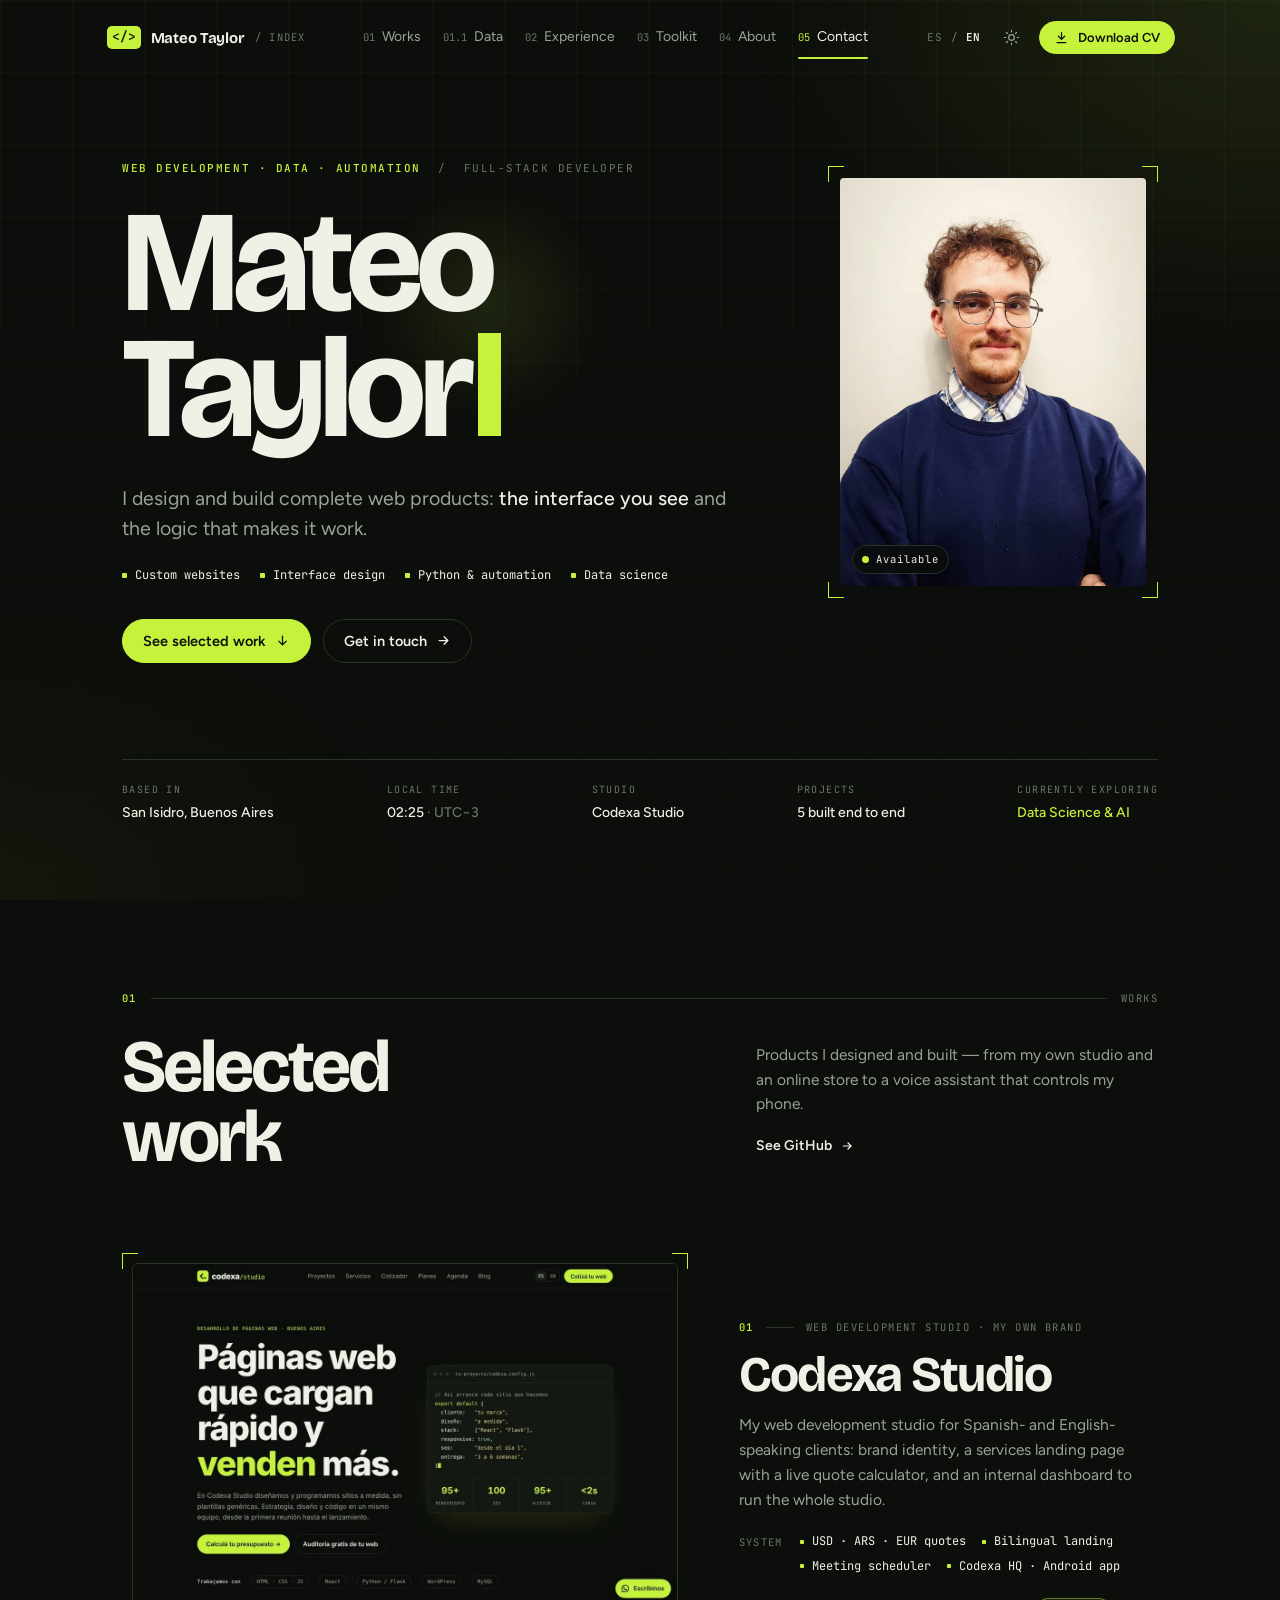
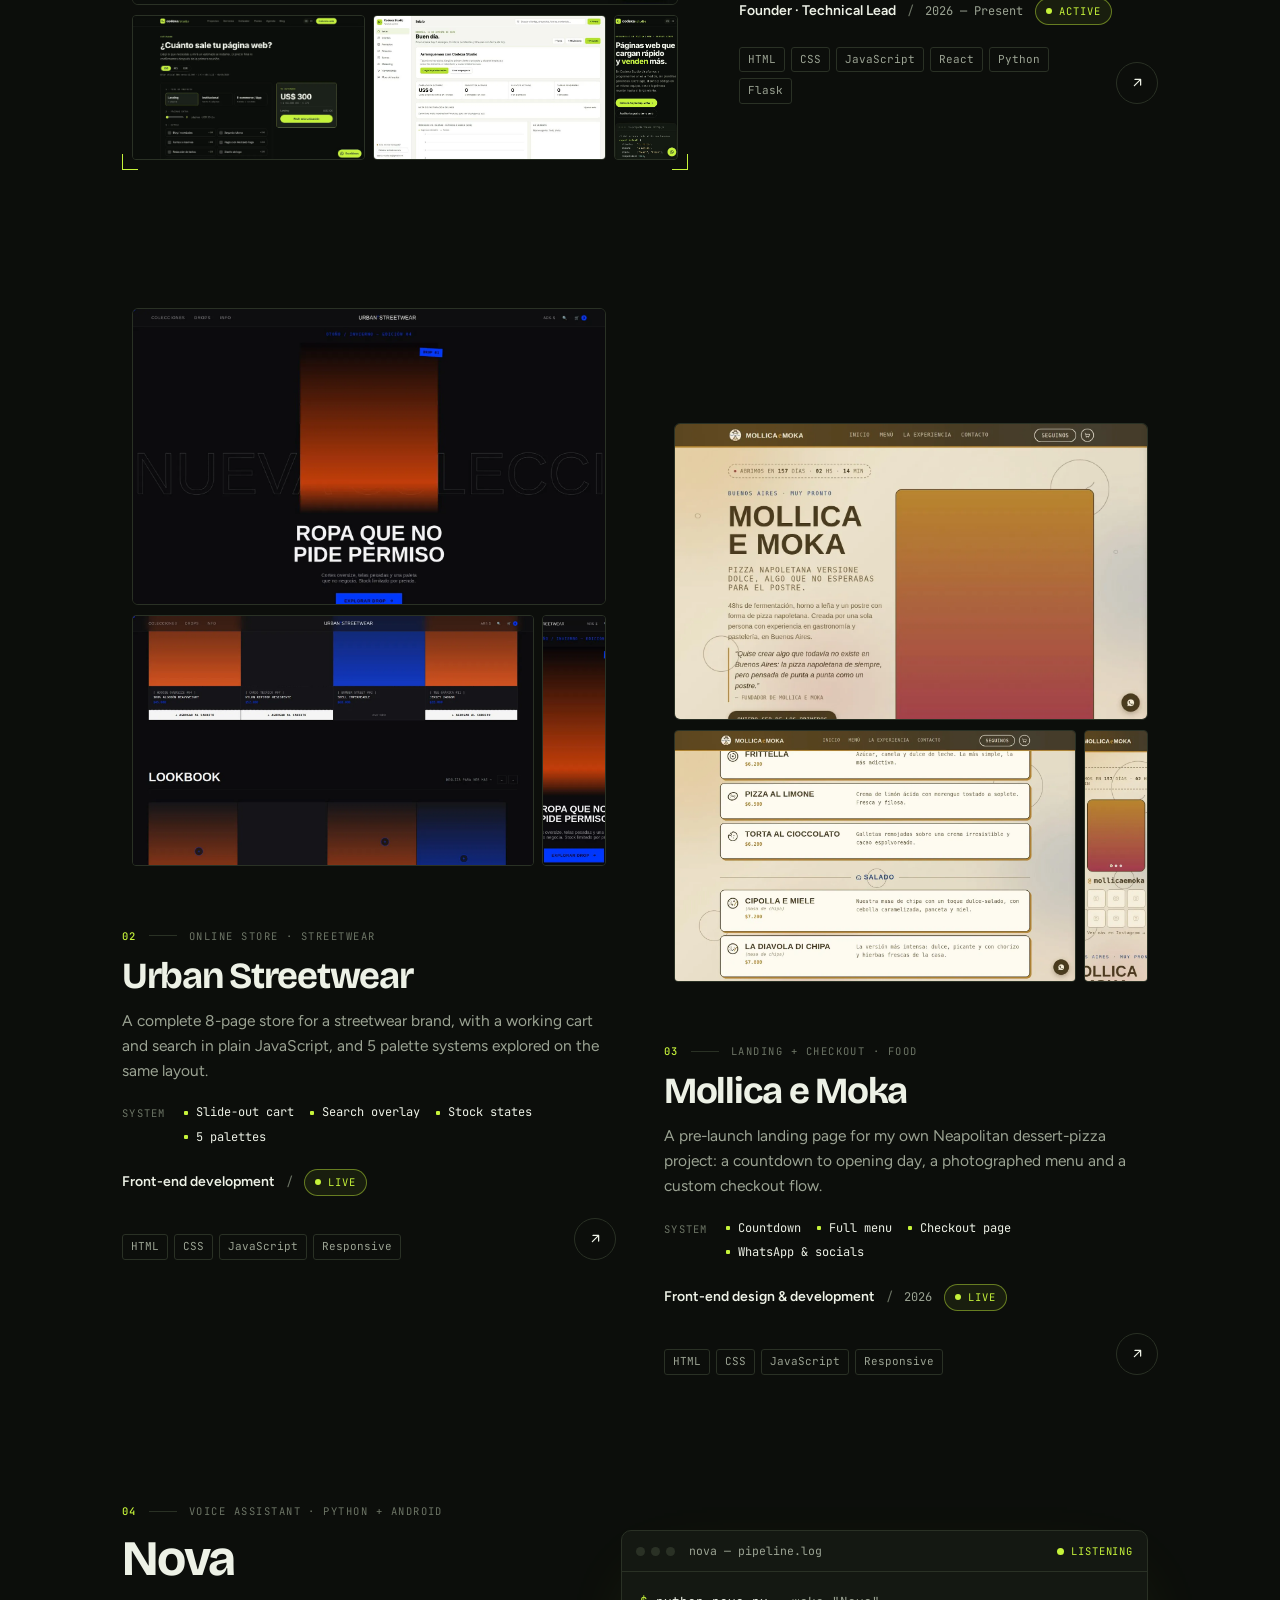
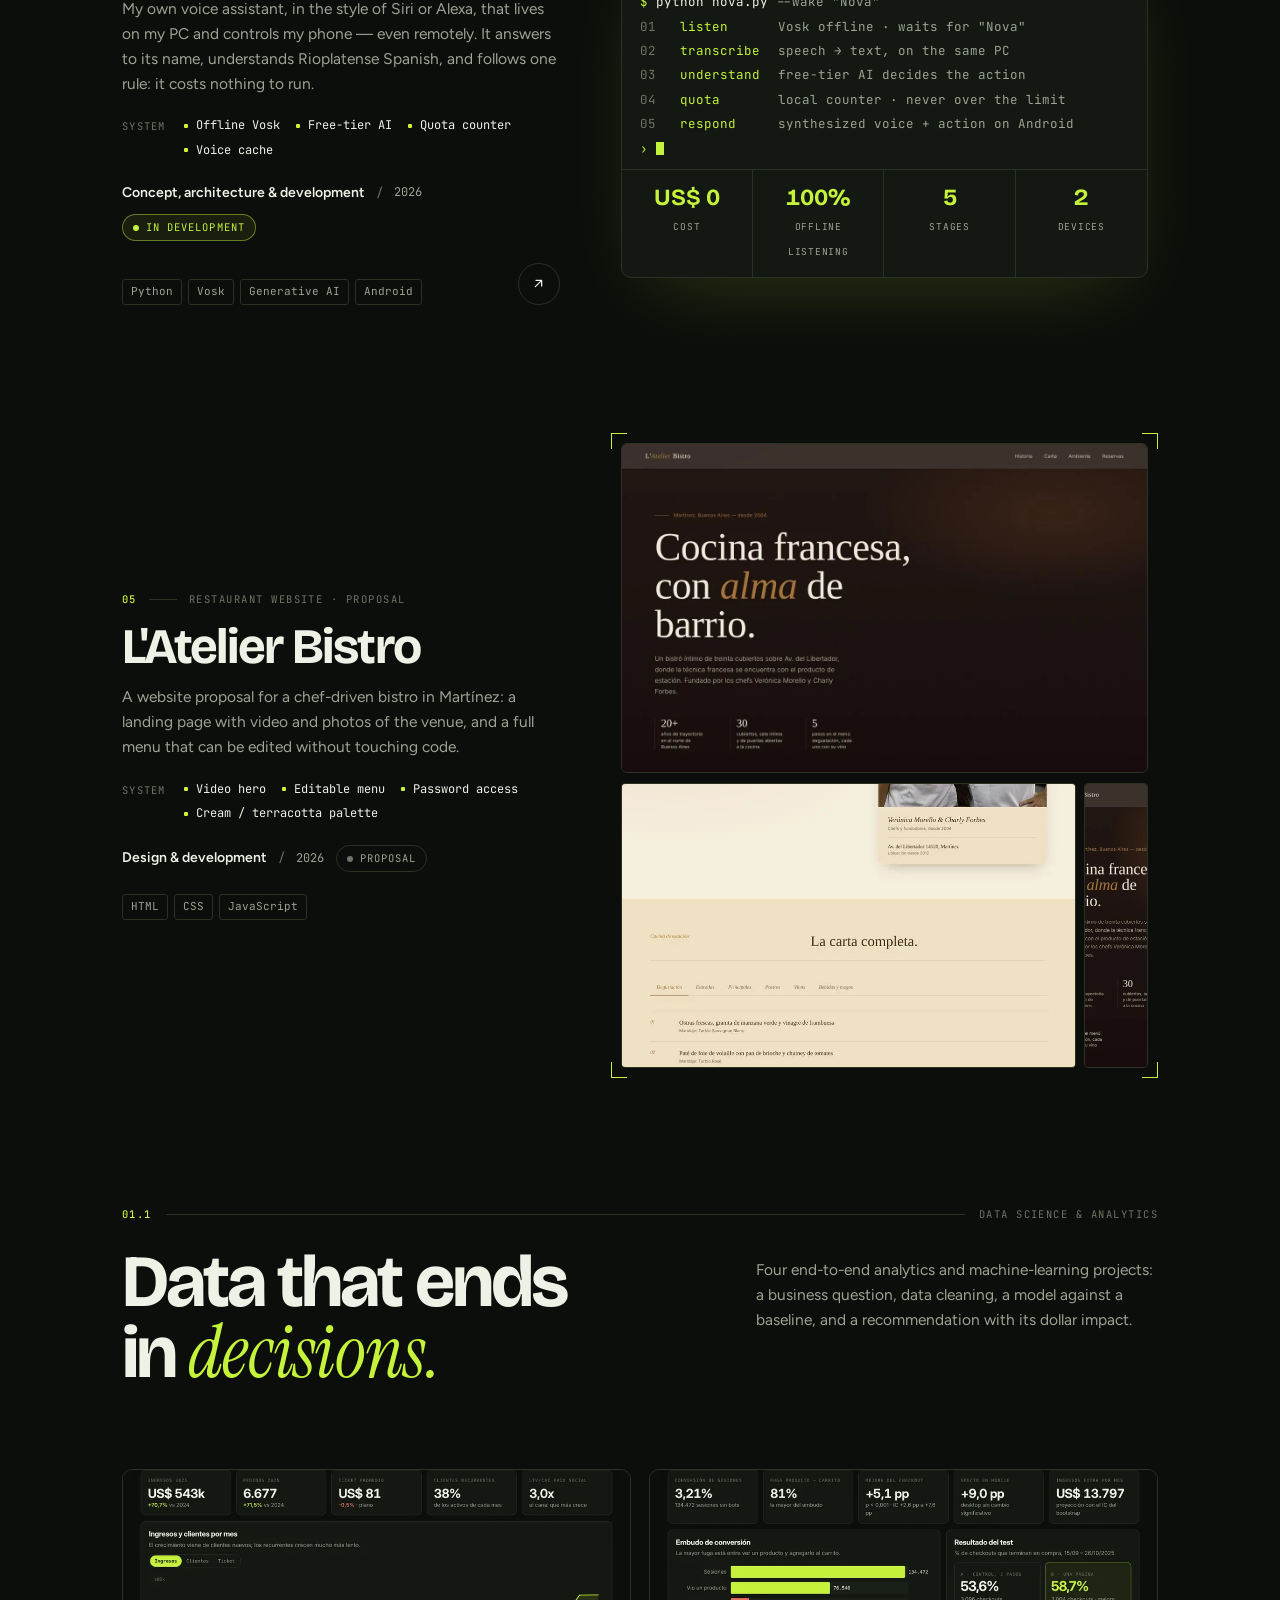
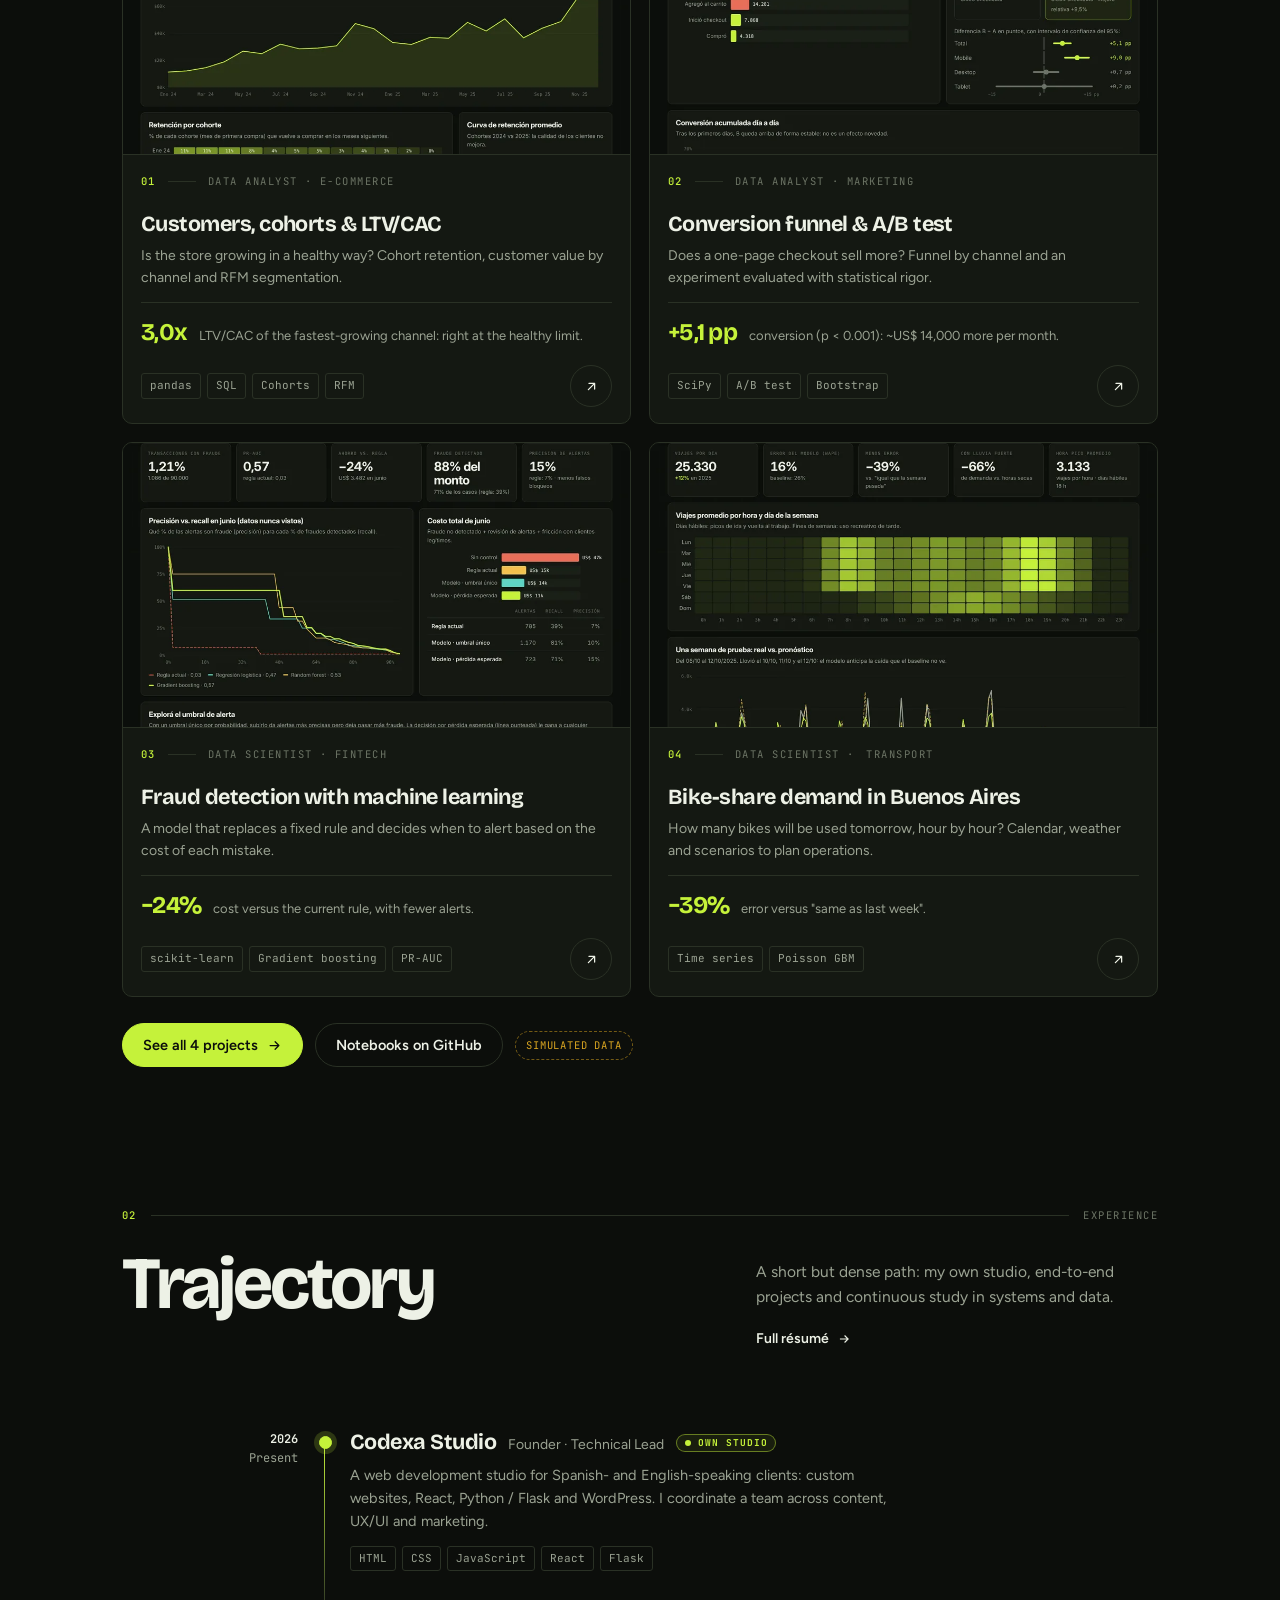
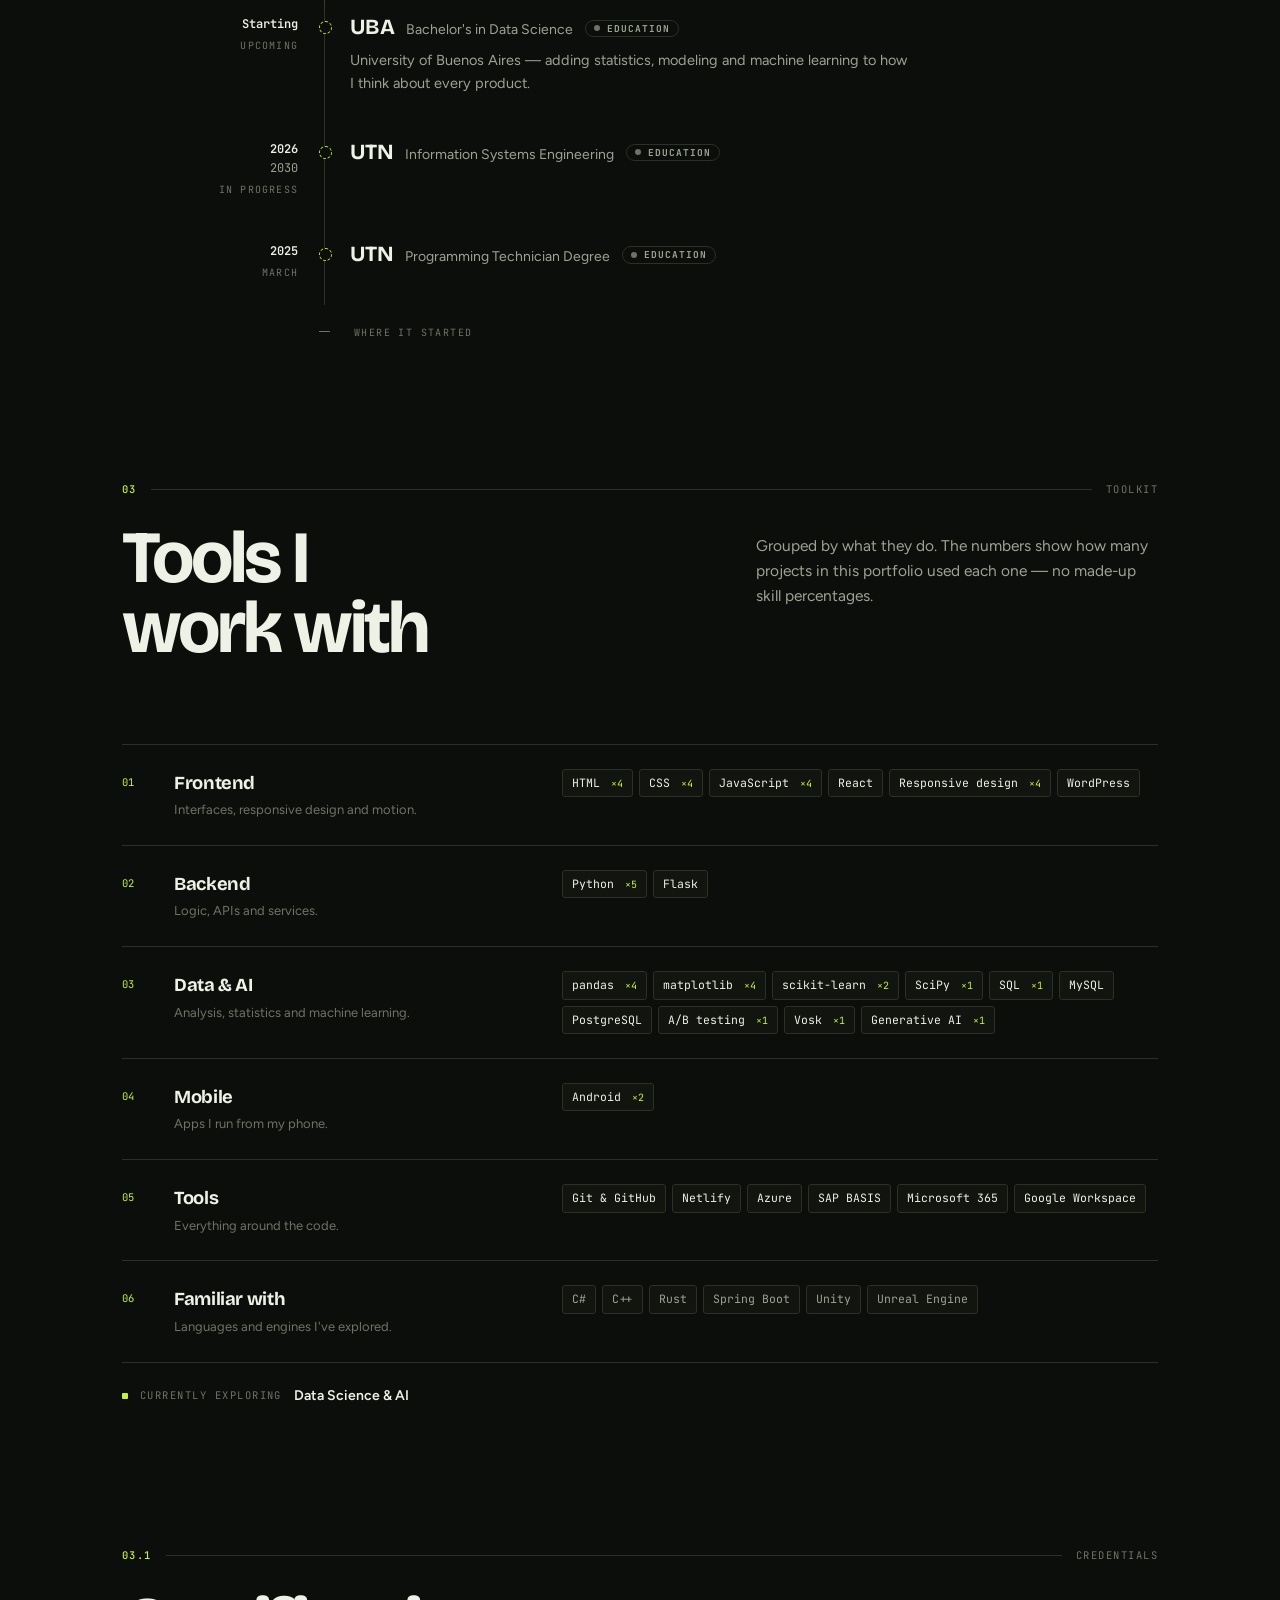
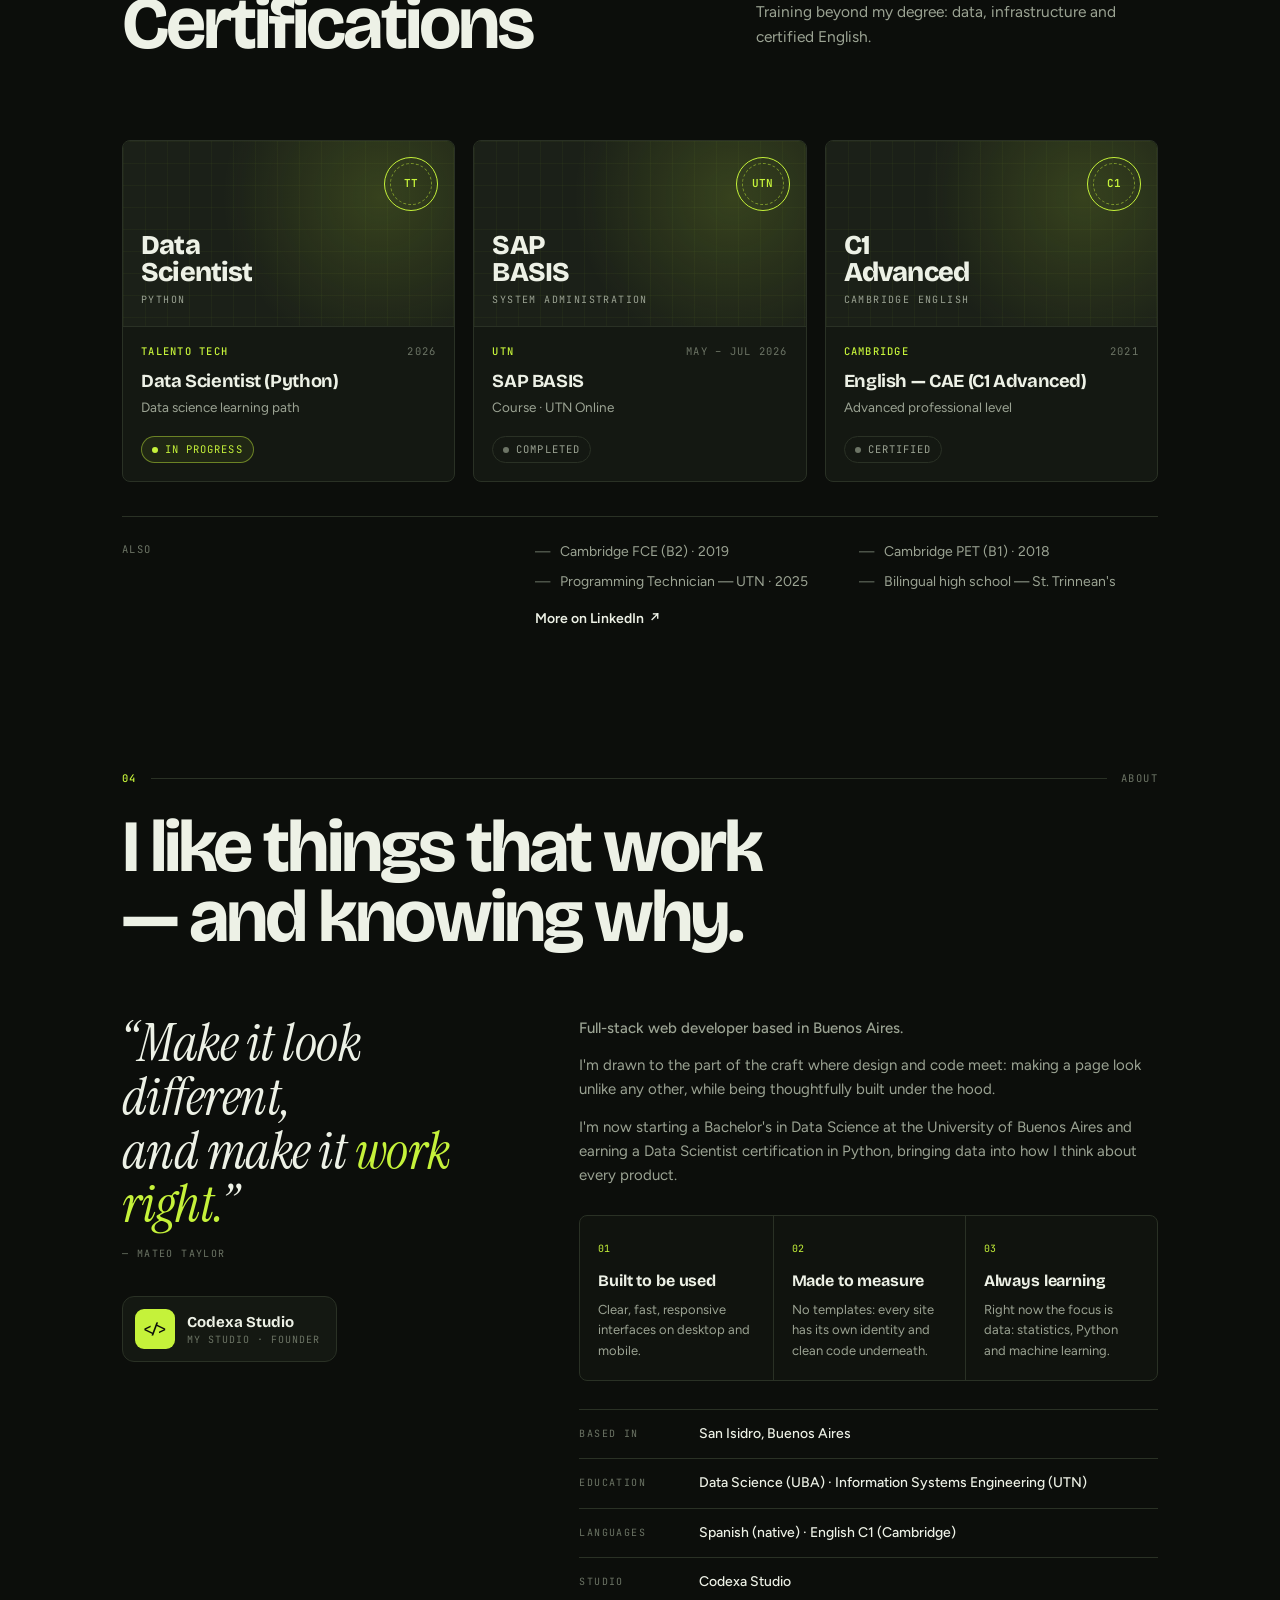
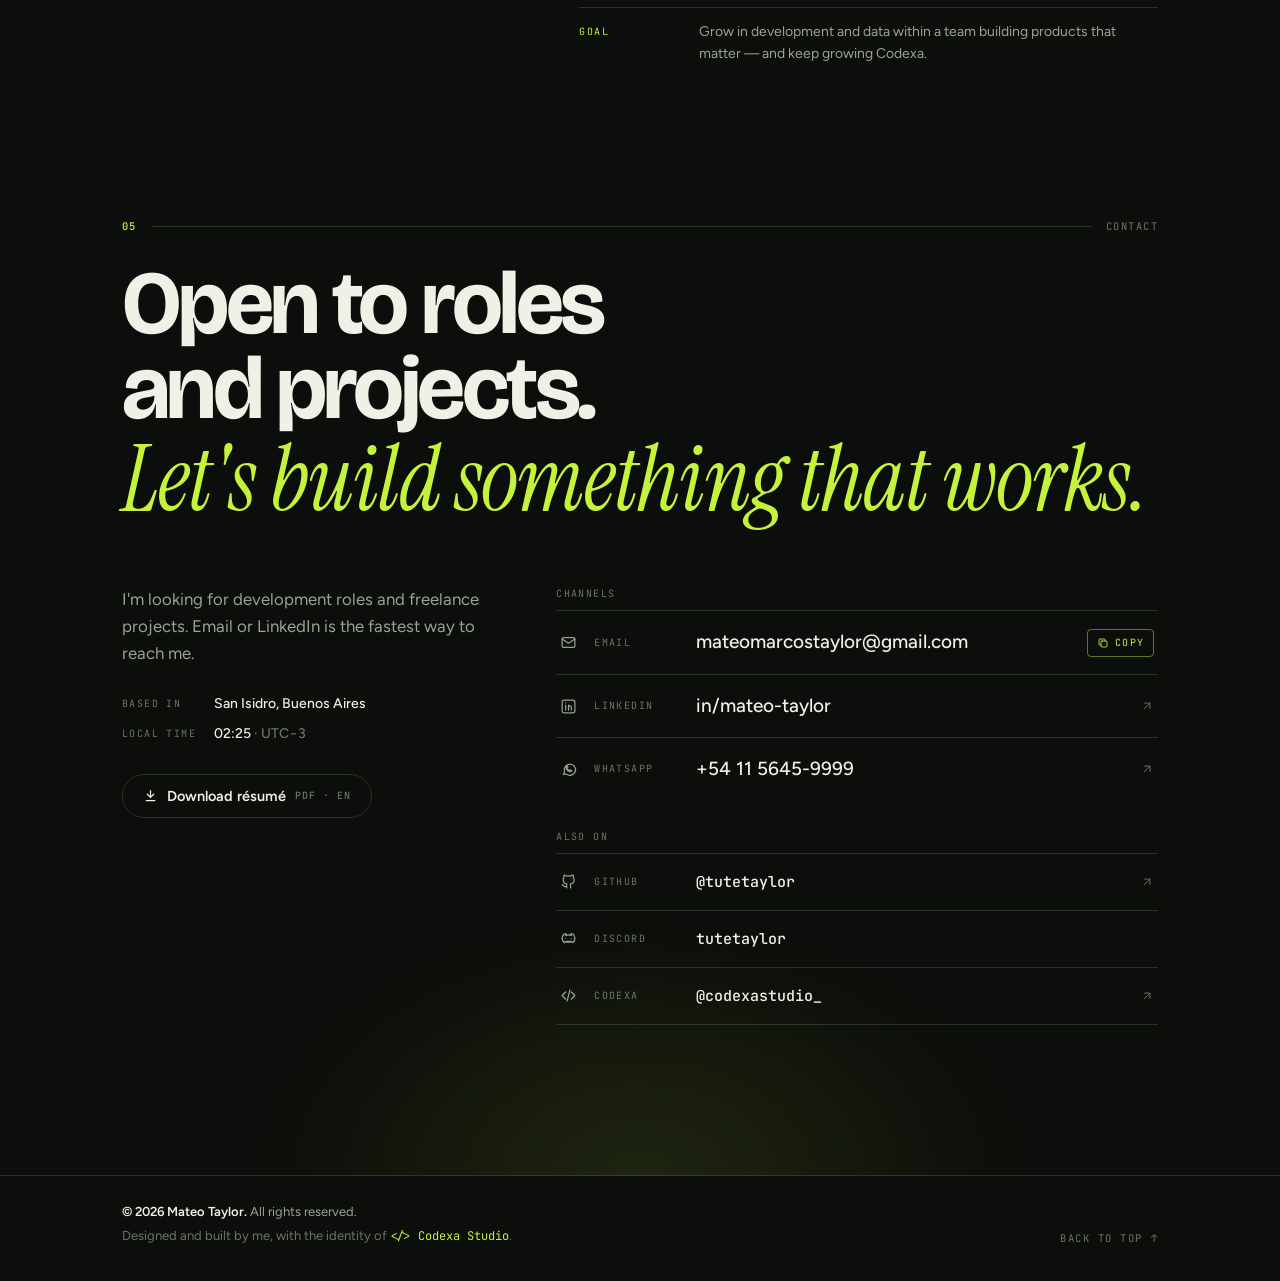
==== commit 6a508247: "Agrega 4 proyectos de Data Science & Analytics al portfolio - data/: página índice y 4 dashboards in" ====
--- a/index.html
+++ b/index.html
@@ -242,6 +242,24 @@
 .ed-metrics span{font-family:var(--mono);font-size:9.5px;letter-spacing:.08em;text-transform:uppercase;color:var(--muted)}
 @media (max-width:480px){.ed-body{font-size:11px}.ed-body .row{grid-template-columns:24px 78px 1fr}.ed-metrics strong{font-size:1.15rem}}
 
+/* ============ DATA ============ */
+.dgrid{display:grid;grid-template-columns:repeat(2,minmax(0,1fr));gap:18px}
+.dcard{border:1px solid var(--line);border-radius:10px;background:var(--surface);overflow:hidden;display:flex;flex-direction:column;transition:border-color .25s,transform .25s}
+.dcard:hover{border-color:color-mix(in srgb,var(--lime) 50%,transparent);transform:translateY(-3px)}
+.dcard .th{display:block;aspect-ratio:16/9;overflow:hidden;border-bottom:1px solid var(--line);background:var(--surface-2)}
+.dcard .th img{width:100%;height:100%;object-fit:cover;object-position:top;transition:transform .6s cubic-bezier(.2,.7,.2,1)}
+.dcard:hover .th img{transform:scale(1.03)}
+.dcard .b{padding:18px 18px 16px;display:flex;flex-direction:column;gap:8px;flex:1}
+.dcard h3{font-family:var(--display);font-weight:700;font-size:1.35rem;letter-spacing:-.025em;line-height:1.15}
+.dcard .q{color:var(--muted);font-size:14px}
+.dres{display:flex;gap:12px;align-items:baseline;border-top:1px solid var(--line);padding-top:10px;margin-top:4px}
+.dres strong{font-family:var(--display);font-size:1.5rem;font-weight:700;letter-spacing:-.03em;color:var(--acc);white-space:nowrap}
+.dres span{font-size:13px;color:var(--muted)}
+.dcard .w-foot{margin-top:auto;padding-top:6px;align-items:center}
+.data-more{display:flex;flex-wrap:wrap;gap:12px;margin-top:26px;align-items:center}
+.data-note{font-family:var(--mono);font-size:10.5px;letter-spacing:.08em;text-transform:uppercase;color:#d9a521;border:1px dashed rgba(217,165,33,.5);padding:5px 10px;border-radius:999px}
+@media (max-width:860px){.dgrid{grid-template-columns:1fr}}
+
 /* ============ TIMELINE ============ */
 .tl{position:relative;max-width:980px;margin-left:auto}
 .tl::before{content:'';position:absolute;left:146px;top:8px;bottom:36px;width:1px;background:linear-gradient(var(--lime),var(--line) 38%,var(--line))}
@@ -411,6 +429,7 @@
     <a class="brand" href="#top" aria-label="Mateo Taylor — inicio"><b>&lt;/&gt;</b> Mateo Taylor <small>/ INDEX</small></a>
     <ul class="links" id="links">
       <li><a href="#trabajos"><i>01</i><x-t data-en="Works">Trabajos</x-t></a></li>
+      <li><a href="#data"><i>01.1</i>Data</a></li>
       <li><a href="#trayectoria"><i>02</i><x-t data-en="Experience">Trayectoria</x-t></a></li>
       <li><a href="#toolkit"><i>03</i>Toolkit</a></li>
       <li><a href="#sobre-mi"><i>04</i><x-t data-en="About">Sobre mí</x-t></a></li>
@@ -585,6 +604,68 @@
   </div>
 </section>
 
+<!-- ============ 01.1 DATA ============ -->
+<section class="sec" id="data" style="padding-top:0">
+  <div class="wrap">
+    <div class="sec-bar rv"><b>01.1</b><span>Data Science &amp; Analytics</span></div>
+    <div class="sec-head">
+      <h2 class="rv"><x-t data-en="Data that ends&lt;br&gt;in &lt;span class=&quot;it&quot;&gt;decisions.&lt;/span&gt;">Datos que terminan<br>en <span class="it">decisiones.</span></x-t></h2>
+      <p class="rv"><x-t data-en="Four end-to-end analytics and machine-learning projects: a business question, data cleaning, a model against a baseline, and a recommendation with its dollar impact.">Cuatro proyectos de análisis y machine learning de punta a punta: pregunta de negocio, limpieza, modelo contra un baseline y una recomendación con su impacto en plata.</x-t></p>
+    </div>
+    <div class="dgrid">
+      <article class="dcard rv">
+        <a class="th" href="data/ecommerce/"><img src="data/assets/thumb-ecommerce.webp" width="960" height="600" loading="lazy" decoding="async" alt="Dashboard 01"></a>
+        <div class="b">
+          <p class="w-cat"><b>01</b><i></i>Data Analyst · E-commerce</p>
+          <h3><x-t data-en="Customers, cohorts &amp; LTV/CAC">Clientes, cohortes y LTV/CAC</x-t></h3>
+          <p class="q"><x-t data-en="Is the store growing in a healthy way? Cohort retention, customer value by channel and RFM segmentation.">¿La tienda crece de forma sana? Retención por cohorte, valor de cada cliente según su canal y segmentación RFM.</x-t></p>
+          <div class="dres"><strong>3,0x</strong><span><x-t data-en="LTV/CAC of the fastest-growing channel: right at the healthy limit.">LTV/CAC del canal que más crece: justo en el límite sano.</x-t></span></div>
+          <div class="w-foot"><div class="tags"><span>pandas</span><span>SQL</span><span><x-t data-en="Cohorts">Cohortes</x-t></span><span>RFM</span></div>
+            <a class="go" href="data/ecommerce/" aria-label="Abrir dashboard" data-en-aria="Open dashboard"><svg viewBox="0 0 24 24"><path d="M7 17L17 7M8 7h9v9"/></svg></a></div>
+        </div>
+      </article>
+      <article class="dcard rv">
+        <a class="th" href="data/marketing/"><img src="data/assets/thumb-marketing.webp" width="960" height="600" loading="lazy" decoding="async" alt="Dashboard 02"></a>
+        <div class="b">
+          <p class="w-cat"><b>02</b><i></i>Data Analyst · Marketing</p>
+          <h3><x-t data-en="Conversion funnel &amp; A/B test">Embudo de conversión y A/B test</x-t></h3>
+          <p class="q"><x-t data-en="Does a one-page checkout sell more? Funnel by channel and an experiment evaluated with statistical rigor.">¿El checkout de una página vende más? Embudo por canal y un experimento evaluado con rigor estadístico.</x-t></p>
+          <div class="dres"><strong>+5,1 pp</strong><span><x-t data-en="conversion (p &lt; 0.001): ~US$ 14,000 more per month.">de conversión (p < 0,001): ~US$ 14.000 más por mes.</x-t></span></div>
+          <div class="w-foot"><div class="tags"><span>SciPy</span><span>A/B test</span><span>Bootstrap</span></div>
+            <a class="go" href="data/marketing/" aria-label="Abrir dashboard" data-en-aria="Open dashboard"><svg viewBox="0 0 24 24"><path d="M7 17L17 7M8 7h9v9"/></svg></a></div>
+        </div>
+      </article>
+      <article class="dcard rv">
+        <a class="th" href="data/fraude/"><img src="data/assets/thumb-fraude.webp" width="960" height="600" loading="lazy" decoding="async" alt="Dashboard 03"></a>
+        <div class="b">
+          <p class="w-cat"><b>03</b><i></i>Data Scientist · Fintech</p>
+          <h3><x-t data-en="Fraud detection with machine learning">Detección de fraude con machine learning</x-t></h3>
+          <p class="q"><x-t data-en="A model that replaces a fixed rule and decides when to alert based on the cost of each mistake.">Un modelo que reemplaza una regla fija y decide cuándo alertar según el costo de cada error.</x-t></p>
+          <div class="dres"><strong>−24%</strong><span><x-t data-en="cost versus the current rule, with fewer alerts.">de costo frente a la regla actual, con menos alertas.</x-t></span></div>
+          <div class="w-foot"><div class="tags"><span>scikit-learn</span><span>Gradient boosting</span><span>PR-AUC</span></div>
+            <a class="go" href="data/fraude/" aria-label="Abrir dashboard" data-en-aria="Open dashboard"><svg viewBox="0 0 24 24"><path d="M7 17L17 7M8 7h9v9"/></svg></a></div>
+        </div>
+      </article>
+      <article class="dcard rv">
+        <a class="th" href="data/bicis/"><img src="data/assets/thumb-bicis.webp" width="960" height="600" loading="lazy" decoding="async" alt="Dashboard 04"></a>
+        <div class="b">
+          <p class="w-cat"><b>04</b><i></i>Data Scientist · <x-t data-en="Transport">Transporte</x-t></p>
+          <h3><x-t data-en="Bike-share demand in Buenos Aires">Demanda de bicis en Buenos Aires</x-t></h3>
+          <p class="q"><x-t data-en="How many bikes will be used tomorrow, hour by hour? Calendar, weather and scenarios to plan operations.">¿Cuántas bicis se van a usar mañana, hora por hora? Calendario, clima y escenarios para planificar la operación.</x-t></p>
+          <div class="dres"><strong>−39%</strong><span><x-t data-en="error versus &quot;same as last week&quot;.">de error frente a "igual que la semana pasada".</x-t></span></div>
+          <div class="w-foot"><div class="tags"><span><x-t data-en="Time series">Series de tiempo</x-t></span><span>Poisson GBM</span></div>
+            <a class="go" href="data/bicis/" aria-label="Abrir dashboard" data-en-aria="Open dashboard"><svg viewBox="0 0 24 24"><path d="M7 17L17 7M8 7h9v9"/></svg></a></div>
+        </div>
+      </article>
+    </div>
+    <div class="data-more rv">
+      <a class="btn primary" href="data/"><x-t data-en="See all 4 projects">Ver los 4 proyectos</x-t> <svg viewBox="0 0 24 24"><path d="M5 12h14M13 6l6 6-6 6"/></svg></a>
+      <a class="btn" href="https://github.com/tutetaylor/TaylorsPortafolio/tree/main/data" target="_blank" rel="noopener"><x-t data-en="Notebooks on GitHub">Notebooks en GitHub</x-t></a>
+      <span class="data-note"><x-t data-en="Simulated data">Datos simulados</x-t></span>
+    </div>
+  </div>
+</section>
+
 <!-- ============ 02 TRAJECTORY ============ -->
 <section class="sec" id="trayectoria">
   <div class="wrap">
@@ -631,9 +712,9 @@
       <div class="kit-row rv"><i>01</i><div><h3>Frontend</h3><p><x-t data-en="Interfaces, responsive design and motion.">Interfaces, diseño responsive y movimiento.</x-t></p></div>
         <div class="tags"><span>HTML <em>×4</em></span><span>CSS <em>×4</em></span><span>JavaScript <em>×4</em></span><span>React</span><span><x-t data-en="Responsive design">Diseño responsive</x-t> <em>×4</em></span><span>WordPress</span></div></div>
       <div class="kit-row rv"><i>02</i><div><h3>Backend</h3><p><x-t data-en="Logic, APIs and services.">Lógica, APIs y servicios.</x-t></p></div>
-        <div class="tags"><span>Python <em>×1</em></span><span>Flask</span></div></div>
-      <div class="kit-row rv"><i>03</i><div><h3><x-t data-en="Data &amp; AI">Datos e IA</x-t></h3><p><x-t data-en="Analysis, databases and models.">Análisis, bases de datos y modelos.</x-t></p></div>
-        <div class="tags"><span><x-t data-en="Python for data science">Python para data science</x-t></span><span>SQL</span><span>MySQL</span><span>PostgreSQL</span><span>Vosk <em>×1</em></span><span><x-t data-en="Generative AI">IA generativa</x-t> <em>×1</em></span></div></div>
+        <div class="tags"><span>Python <em>×5</em></span><span>Flask</span></div></div>
+      <div class="kit-row rv"><i>03</i><div><h3><x-t data-en="Data &amp; AI">Datos e IA</x-t></h3><p><x-t data-en="Analysis, statistics and machine learning.">Análisis, estadística y machine learning.</x-t></p></div>
+        <div class="tags"><span>pandas <em>×4</em></span><span>matplotlib <em>×4</em></span><span>scikit-learn <em>×2</em></span><span>SciPy <em>×1</em></span><span>SQL <em>×1</em></span><span>MySQL</span><span>PostgreSQL</span><span><x-t data-en="A/B testing">A/B testing</x-t> <em>×1</em></span><span>Vosk <em>×1</em></span><span><x-t data-en="Generative AI">IA generativa</x-t> <em>×1</em></span></div></div>
       <div class="kit-row rv"><i>04</i><div><h3>Mobile</h3><p><x-t data-en="Apps I run from my phone.">Apps que controlo desde el celular.</x-t></p></div>
         <div class="tags"><span>Android <em>×2</em></span></div></div>
       <div class="kit-row rv"><i>05</i><div><h3><x-t data-en="Tools">Herramientas</x-t></h3><p><x-t data-en="Everything around the code.">Todo lo que rodea al código.</x-t></p></div>
@@ -785,7 +866,7 @@
   menu.addEventListener('click',()=>{const o=nav.classList.toggle('open');menu.setAttribute('aria-expanded',o);});
   document.querySelectorAll('#links a').forEach(a=>a.addEventListener('click',()=>{nav.classList.remove('open');menu.setAttribute('aria-expanded',false);}));
   const map={}; document.querySelectorAll('#links a').forEach(a=>map[a.getAttribute('href').slice(1)]=a);
-  const secs=['trabajos','trayectoria','toolkit','certificaciones','sobre-mi','contacto'].map(id=>document.getElementById(id));
+  const secs=['trabajos','data','trayectoria','toolkit','certificaciones','sobre-mi','contacto'].map(id=>document.getElementById(id));
   const owner={certificaciones:'toolkit'};
   const so=new IntersectionObserver(es=>es.forEach(e=>{ if(e.isIntersecting){ const id=owner[e.target.id]||e.target.id;
       Object.values(map).forEach(a=>a.classList.remove('on')); map[id]&&map[id].classList.add('on'); }}),{rootMargin:'-45% 0px -50% 0px'});
